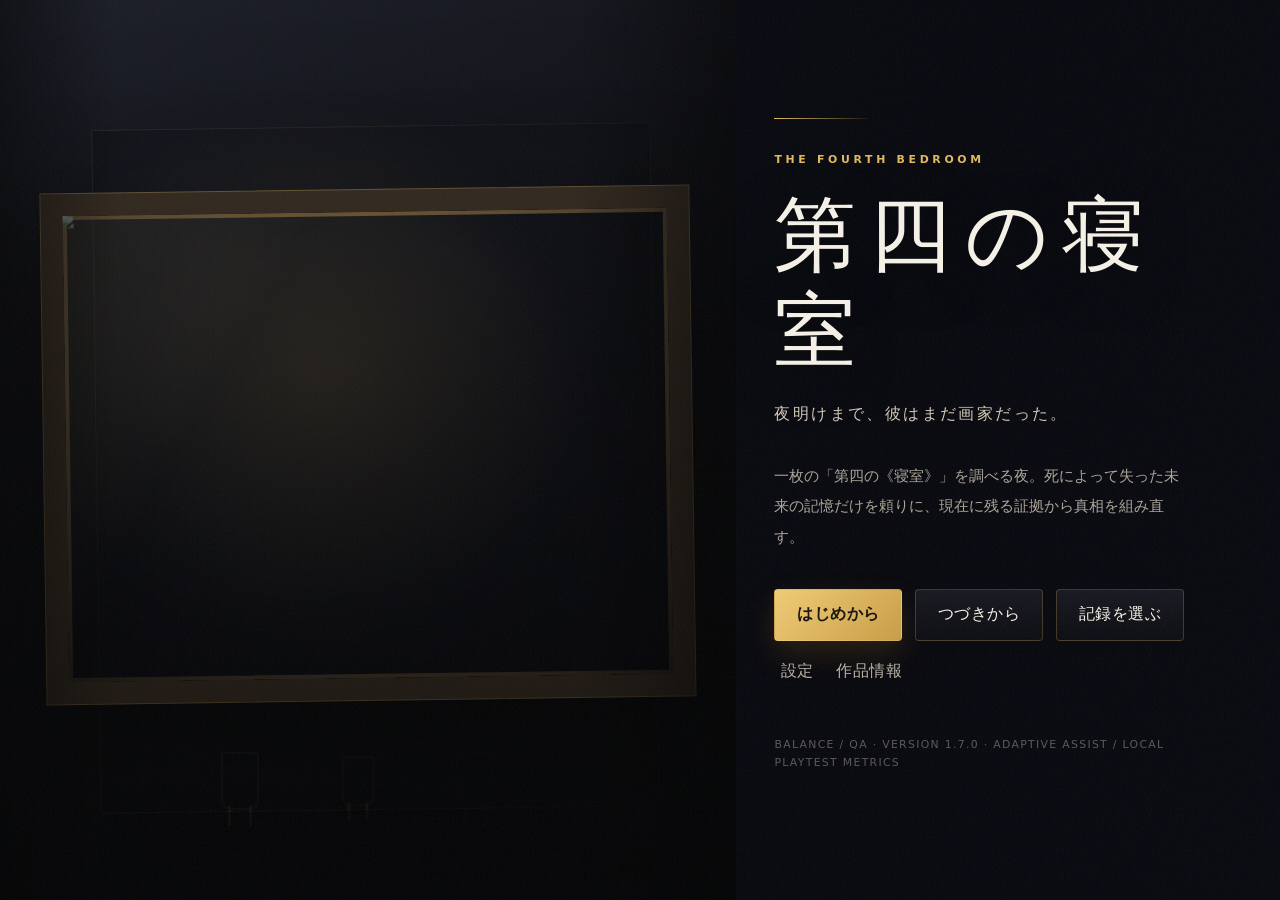
==== index.html @ 19eee76b "Add files via upload" ====
<!doctype html>
<html lang="ja">
<head>
  <meta charset="utf-8">
  <meta name="viewport" content="width=device-width, initial-scale=1, viewport-fit=cover">
  <meta name="theme-color" content="#11121a">
  <meta name="color-scheme" content="dark">
  <meta property="og:type" content="website">
  <meta property="og:locale" content="ja_JP">
  <meta property="og:title" content="第四の寝室">
  <meta property="og:description" content="実在する名画とその作者をめぐる、死に戻り型美術史サスペンス。">
  <link rel="icon" href="favicon.svg" type="image/svg+xml">
  <link rel="manifest" href="site.webmanifest">
  <meta name="description" content="実在する名画とその作者をめぐる、死に戻り型美術史サスペンス『第四の寝室』ブラウザゲーム。">
  <title>第四の寝室 — Production 1.7</title>
  <link rel="stylesheet" href="styles.css">
</head>
<body>
  <noscript>このゲームにはJavaScriptが必要です。</noscript>
  <main id="app" aria-live="polite">
    <section id="title-screen" class="screen title-screen">
      <div class="title-art" aria-hidden="true">
        <div class="paint-frame"><img src="assets/fourth-bedroom-base.webp" alt=""></div>
        <span class="title-chair chair-a"></span><span class="title-chair chair-b"></span><span class="title-chair chair-c"></span>
      </div>
      <div class="title-copy">
        <p class="eyebrow">THE FOURTH BEDROOM</p>
        <h1>第四の寝室</h1>
        <p class="subtitle">夜明けまで、彼はまだ画家だった。</p>
        <p class="title-intro">一枚の「第四の《寝室》」を調べる夜。死によって失った未来の記憶だけを頼りに、現在に残る証拠から真相を組み直す。</p>
        <div class="title-actions">
          <button id="new-game" class="primary">はじめから</button>
          <button id="continue-game">つづきから</button>
          <button id="title-load">記録を選ぶ</button>
        </div>
        <div class="title-sub-actions">
          <button id="title-settings" class="text-button">設定</button>
          <button id="title-credits" class="text-button">作品情報</button>
        </div>
        <p class="version">BALANCE / QA · VERSION 1.7.0 · ADAPTIVE ASSIST / LOCAL PLAYTEST METRICS</p>
      </div>
    </section>

    <section id="game-screen" class="screen game-screen hidden">
      <div id="scene" class="scene bg-train" data-tone="warm">
        <div class="scene-layer scene-back"></div>
        <div class="scene-layer scene-mid"></div>
        <div class="scene-layer scene-front"></div>
        <div id="painting-stage" class="painting-stage hidden" aria-label="調査対象の絵画">
          <img id="painting-image" src="assets/fourth-bedroom-base.webp" alt="フィンセント・ファン・ゴッホの寝室をもとにした第四版候補">
          <div class="fourth-overlay night-window"></div>
          <div class="fourth-overlay third-chair"><span></span></div>
          <div class="fourth-overlay mystery-portrait"></div>
          <div class="fourth-overlay keyhole"></div>
        </div>
        <div id="character-layer" class="character-layer" aria-hidden="true"></div>
        <div id="hotspot-layer" class="hotspot-layer"></div>
        <div id="smoke-layer" class="smoke-layer"></div>
        <div class="vignette"></div>
      </div>

      <div id="chapter-card" class="chapter-card hidden" aria-hidden="true">
        <p id="chapter-card-kicker" class="eyebrow">CHAPTER</p>
        <h2 id="chapter-card-title"></h2>
        <p id="chapter-card-subtitle"></p>
      </div>
      <div id="place-card" class="place-card hidden" aria-live="polite">
        <strong id="place-card-location"></strong>
        <span id="place-card-time"></span>
      </div>
      <div id="beat-card" class="beat-card hidden" aria-live="polite">
        <span>SCENE</span>
        <strong id="beat-card-text"></strong>
      </div>

      <header class="hud">
        <div class="hud-location">
          <p id="chapter-label">PROLOGUE</p>
          <p><span id="location-label">—</span><span class="dot">·</span><span id="time-label">—</span></p>
          <div class="story-progress" aria-hidden="true"><span id="story-progress-fill"></span></div>
        </div>
        <div class="hud-right">
          <span id="loop-label" class="loop-label">記録 01</span>
          <span id="progress-label" class="progress-label">0%</span>
          <button id="auto-toggle" class="mode-button" aria-pressed="false">AUTO</button>
          <button id="skip-toggle" class="mode-button" aria-pressed="false">SKIP</button>
          <button id="ui-toggle" class="mode-button" aria-label="UIを隠す">UI</button>
          <button id="audio-toggle" aria-label="音声切替">音</button>
          <button id="menu-button" aria-label="メニュー">≡</button>
        </div>
      </header>

      <section id="dialogue-panel" class="dialogue-panel" tabindex="0">
        <div class="speaker-row">
          <span id="speaker-name" class="speaker-name"></span>
          <span id="emotion-label" class="emotion-label"></span>
        </div>
        <p id="dialogue-text" class="dialogue-text"></p>
        <div class="dialogue-status">
          <span id="read-status"></span>
          <span class="advance-mark" aria-hidden="true">▾</span>
        </div>
      </section>

      <section id="choice-panel" class="choice-panel hidden" aria-label="選択肢"></section>

      <section id="investigation-panel" class="investigation-panel hidden">
        <div>
          <span class="investigation-icon">◎</span>
          <strong id="investigation-title">調査</strong>
          <p id="investigation-progress"></p>
        </div>
        <div class="investigation-actions">
          <button id="investigation-hint" class="hint-button" type="button">観察の手引き</button>
          <button id="finish-investigation" class="primary" disabled>調査を終える</button>
        </div>
      </section>

      <div id="toast" class="toast hidden" role="status"></div>
      <button id="restore-ui" class="restore-ui hidden" aria-label="UIを再表示">UIを表示</button>
    </section>

    <section id="gameover-screen" class="screen gameover-screen hidden">
      <div class="gameover-visual"><div class="lost-color"></div></div>
      <div class="gameover-content">
        <p class="eyebrow">OBSERVATION LOST</p>
        <div class="death-counter" id="death-counter"></div>
        <h2 id="gameover-title">GAME OVER</h2>
        <div id="gameover-body"></div>
        <div class="gameover-actions">
          <button id="return-button" class="primary">記録点へ戻る</button>
          <button id="gameover-notebook">観察手帳</button>
        </div>
      </div>
    </section>

    <section id="ending-screen" class="screen ending-screen hidden">
      <div class="ending-painting"><img src="assets/the-bedroom-1889.webp" alt="フィンセント・ファン・ゴッホ《寝室》1889年版"></div>
      <div class="ending-content">
        <p class="eyebrow">CHAPTER COMPLETE</p>
        <h2>記録は次の層へ続く。</h2>
        <p id="ending-summary"></p>
        <div class="ending-stats" id="ending-stats"></div>
        <button id="restart-demo" class="primary">最初から遊ぶ</button>
        <button id="return-title">タイトルへ</button>
      </div>
    </section>

    <dialog id="menu-dialog" class="modal">
      <div class="modal-header"><h2>メニュー</h2><button class="close-modal" aria-label="閉じる">×</button></div>
      <div class="menu-grid">
        <button data-open="notebook">観察手帳</button>
        <button data-open="log">会話ログ</button>
        <button data-open="saves">記録／読込</button>
        <button data-open="settings">設定</button>
        <button data-open="playtest">プレイ記録</button>
        <button id="manual-save">クイック保存</button>
        <button id="go-title">タイトルへ</button>
      </div>
      <div class="menu-status" id="menu-status"></div>
    </dialog>

    <dialog id="notebook-dialog" class="modal wide-modal">
      <div class="modal-header"><h2>観察手帳</h2><button class="close-modal" aria-label="閉じる">×</button></div>
      <div class="notebook-tools">
        <input id="notebook-search" type="search" placeholder="記録を検索" aria-label="観察手帳を検索">
        <select id="notebook-filter" aria-label="分類で絞り込む"><option value="all">すべての分類</option></select>
        <span id="notebook-count"></span>
      </div>
      <div id="notebook-content" class="notebook-content"></div>
    </dialog>

    <dialog id="log-dialog" class="modal wide-modal">
      <div class="modal-header"><h2>会話ログ</h2><button class="close-modal" aria-label="閉じる">×</button></div>
      <div class="log-tools"><input id="log-search" type="search" placeholder="会話を検索" aria-label="会話ログを検索"></div>
      <div id="log-content" class="log-content"></div>
    </dialog>

    <dialog id="saves-dialog" class="modal wide-modal">
      <div class="modal-header"><h2>記録／読込</h2><button class="close-modal" aria-label="閉じる">×</button></div>
      <p class="modal-note">オートセーブに加え、任意の3枠へ記録できます。選択肢や調査の直前にも保存可能です。</p>
      <div id="save-slots" class="save-slots"></div>
    </dialog>

    <dialog id="settings-dialog" class="modal settings-modal">
      <div class="modal-header"><h2>設定</h2><button class="close-modal" aria-label="閉じる">×</button></div>
      <div class="settings-grid">
        <label>文字表示速度
          <input id="text-speed" type="range" min="0" max="35" value="15">
        </label>
        <label>AUTO待ち時間
          <input id="auto-delay" type="range" min="450" max="2400" step="50" value="1150">
        </label>
        <label>文字サイズ
          <input id="font-size" type="range" min="15" max="24" value="18">
        </label>
        <label>行間
          <input id="line-height" type="range" min="16" max="23" value="19">
        </label>
        <label>文章パネル濃度
          <input id="panel-opacity" type="range" min="60" max="98" value="90">
        </label>
        <label>環境音量
          <input id="ambient-volume" type="range" min="0" max="100" value="65">
        </label>
        <label>効果音量
          <input id="sfx-volume" type="range" min="0" max="100" value="70">
        </label>
      </div>
      <label class="check-row"><input id="reduce-motion" type="checkbox"> 演出を抑える</label>
      <label class="check-row"><input id="ambient-enabled" type="checkbox" checked> 環境音を使う</label>
      <label class="check-row"><input id="high-contrast" type="checkbox"> 高コントラスト表示</label>
      <label class="select-row">観察補助
        <select id="assist-mode">
          <option value="off">観察重視（補助なし）</option>
          <option value="standard" selected>標準（任意ヒント）</option>
          <option value="story">物語重視（早めの補助）</option>
        </select>
      </label>
      <label class="check-row"><input id="skip-read-only" type="checkbox" checked> SKIPは既読文章だけにする</label>
      <p class="help">Enter / Space：文章を進める　1〜9：選択肢　A：AUTO　S：SKIP　H：UI表示切替　G：調査ヒント　Esc：メニュー　N：手帳　L：ログ</p>
    </dialog>

    <dialog id="playtest-dialog" class="modal wide-modal">
      <div class="modal-header"><h2>プレイ記録</h2><button class="close-modal" aria-label="閉じる">×</button></div>
      <p class="modal-note">この記録は端末内だけに保存され、外部へ送信されません。章ごとの滞在時間、死亡、パズル再試行、ヒント使用を確認できます。</p>
      <div id="playtest-summary" class="playtest-summary"></div>
      <div class="playtest-actions">
        <button id="export-playtest" class="primary" type="button">JSONを書き出す</button>
        <button id="reset-playtest" type="button">計測だけリセット</button>
      </div>
    </dialog>

    <dialog id="credits-dialog" class="modal wide-modal">
      <div class="modal-header"><h2>作品情報</h2><button class="close-modal" aria-label="閉じる">×</button></div>
      <div class="credits-copy">
        <p>『第四の寝室』は、フィンセント・ファン・ゴッホの《寝室》と書簡を土台にしたフィクションです。ゲーム内の「第四版」、マルタ、アンドレ、現代の研究所をめぐる事件は創作です。</p>
        <p>史実と創作を混同させないため、真筆・再制作・後世の加筆・経年変化を物語上でも分けて扱います。</p>
        <p>使用画像の出典と利用条件は同梱の <code>CREDITS_AND_SOURCES.md</code> に記載しています。</p>
      </div>
    </dialog>
  </main>
  <script src="data/game-data.js"></script>
  <script src="game.js"></script>
</body>
</html>
---- styles.css ----
:root{
  --bg:#0c0e15;
  --panel:rgba(14,16,24,.92);
  --panel-soft:rgba(20,23,34,.78);
  --line:rgba(255,255,255,.14);
  --text:#f3efe7;
  --muted:#b7b2a8;
  --accent:#d6b46c;
  --danger:#9d2f35;
  --purple:#776b9e;
  --font-size:18px;
  --safe-bottom:max(18px, env(safe-area-inset-bottom));
}
*{box-sizing:border-box}
html,body{height:100%;margin:0;background:var(--bg);color:var(--text);font-family:"Yu Mincho","Hiragino Mincho ProN","Noto Serif JP",serif;overflow:hidden}
button,input{font:inherit}
button{border:1px solid var(--line);color:var(--text);background:rgba(16,18,27,.84);border-radius:12px;padding:.78rem 1.1rem;cursor:pointer;transition:.2s ease}
button:hover{border-color:rgba(214,180,108,.68);background:rgba(35,32,31,.94)}
button:focus-visible,input:focus-visible{outline:2px solid var(--accent);outline-offset:3px}
button.primary{background:var(--accent);color:#1a1711;border-color:transparent;font-weight:700}
button.primary:hover{filter:brightness(1.08)}
button:disabled{opacity:.4;cursor:not-allowed}
.hidden{display:none!important}
.screen{position:fixed;inset:0}
.eyebrow{letter-spacing:.25em;font:600 .72rem/1.5 system-ui,sans-serif;color:var(--accent);text-transform:uppercase}
.text-button{border:0;background:transparent;padding:.4rem;color:var(--muted)}

/* title */
.title-screen{display:grid;grid-template-columns:minmax(0,1.3fr) minmax(360px,.7fr);background:radial-gradient(circle at 25% 35%,#26253a 0,#11131d 42%,#080a10 100%)}
.title-art{position:relative;display:grid;place-items:center;overflow:hidden}
.paint-frame{width:min(76%,820px);aspect-ratio:1.27;border:18px solid #382c20;box-shadow:0 32px 90px #000, inset 0 0 0 3px #8d7347;transform:rotate(-1.4deg);position:relative}
.paint-frame:after{content:"";position:absolute;inset:0;background:linear-gradient(180deg,rgba(8,9,16,.1),rgba(6,7,13,.62));mix-blend-mode:multiply}
.paint-frame img{width:100%;height:100%;object-fit:cover;display:block}
.title-chair{position:absolute;border:2px solid rgba(214,180,108,.42);width:34px;height:50px;border-radius:4px 4px 10px 10px;bottom:16%;opacity:.65}
.title-chair:before,.title-chair:after{content:"";position:absolute;width:3px;height:20px;background:currentColor;bottom:-18px}
.title-chair:before{left:5px}.title-chair:after{right:5px}
.chair-a{left:27%}.chair-b{left:42%;transform:scale(.86)}.chair-c{left:57%;opacity:.22;filter:blur(.3px)}
.title-copy{display:flex;flex-direction:column;justify-content:center;padding:8vw 6vw 8vw 2vw;z-index:2}
.title-copy h1{font-size:clamp(3.2rem,7vw,7rem);font-weight:500;letter-spacing:.12em;margin:.1em 0}
.subtitle{font-size:clamp(1rem,1.5vw,1.3rem);color:var(--muted);letter-spacing:.12em}
.title-actions{display:flex;gap:.8rem;margin-top:2rem;flex-wrap:wrap}
.version{margin-top:3rem;color:#77766f;font:500 .68rem/1.6 system-ui,sans-serif;letter-spacing:.12em}

/* game */
.game-screen{background:#080a10;user-select:none}
.scene{position:absolute;inset:0;overflow:hidden;background:#151824;transition:background .8s ease,filter .5s ease}
.scene-layer{position:absolute;inset:0;pointer-events:none}
.scene-back{background:linear-gradient(180deg,#24273a,#10121b)}
.scene-mid{opacity:.88}.scene-front{opacity:.92}
.vignette{position:absolute;inset:0;pointer-events:none;background:radial-gradient(circle at 50% 46%,transparent 24%,rgba(3,4,9,.18) 58%,rgba(3,4,9,.82) 100%)}
.scene:after{content:"";position:absolute;inset:0;pointer-events:none;opacity:.12;background-image:url("data:image/svg+xml,%3Csvg xmlns='http://www.w3.org/2000/svg' width='120' height='120' viewBox='0 0 120 120'%3E%3Cfilter id='n'%3E%3CfeTurbulence type='fractalNoise' baseFrequency='.8' numOctaves='3' stitchTiles='stitch'/%3E%3C/filter%3E%3Crect width='100%25' height='100%25' filter='url(%23n)' opacity='.4'/%3E%3C/svg%3E");mix-blend-mode:soft-light}

/* background illustrations */
.bg-train .scene-back{background:linear-gradient(180deg,#d88755 0,#b65841 30%,#392b37 64%,#121521 100%)}
.bg-train .scene-mid:before{content:"";position:absolute;left:5%;right:5%;top:12%;height:58%;border:12px solid #242630;border-radius:24px;background:linear-gradient(180deg,rgba(226,139,77,.92),rgba(75,50,64,.92) 55%,#1b1e2a 56%);box-shadow:inset 0 0 0 5px #60626c}
.bg-train .scene-mid:after{content:"";position:absolute;left:0;right:0;bottom:0;height:32%;background:linear-gradient(180deg,#232530,#0c0f17)}
.bg-train .scene-front:before{content:"";position:absolute;left:16%;bottom:10%;width:25%;height:18%;border-radius:10px;background:#363845;box-shadow:55vw 0 0 #363845}
.bg-arles .scene-back,.bg-avenue .scene-back,.bg-alley .scene-back{background:linear-gradient(180deg,#4a6691 0,#a06b65 45%,#302b39 46%,#151722 100%)}
.bg-arles .scene-mid:before,.bg-avenue .scene-mid:before,.bg-alley .scene-mid:before{content:"";position:absolute;left:0;right:0;bottom:18%;height:45%;background:linear-gradient(90deg,#d4b77e 0 14%,#a67755 14% 30%,#cfb98b 30% 48%,#8d6554 48% 66%,#c2a673 66% 84%,#775548 84%);clip-path:polygon(0 24%,12% 0,19% 23%,31% 8%,42% 27%,53% 2%,62% 25%,75% 8%,85% 28%,95% 10%,100% 30%,100% 100%,0 100%)}
.bg-alley .scene-mid{filter:brightness(.55)}
.bg-avenue .scene-front:before{content:"";position:absolute;left:10%;right:10%;bottom:0;height:34%;background:linear-gradient(90deg,transparent 49%,rgba(243,211,136,.4) 50%,transparent 51%),linear-gradient(180deg,#4a4141,#171920);clip-path:polygon(0 35%,100% 20%,100% 100%,0 100%)}
.bg-instituteExterior .scene-back{background:linear-gradient(180deg,#18223b,#0b0e16 68%)}
.bg-instituteExterior .scene-mid:before{content:"";position:absolute;left:12%;right:12%;bottom:8%;height:70%;background:#d7d0bd;clip-path:polygon(0 16%,16% 16%,20% 0,24% 16%,100% 16%,100% 100%,0 100%);box-shadow:inset 0 -180px 0 rgba(35,37,44,.34)}
.bg-instituteExterior .scene-mid:after{content:"";position:absolute;left:20%;right:20%;bottom:10%;height:35%;background:repeating-linear-gradient(90deg,transparent 0 12%,#171a22 12% 16%)}
.bg-loadingBay .scene-back,.bg-corridor .scene-back,.bg-equipment .scene-back,.bg-archive .scene-back,.bg-labPainting .scene-back,.bg-scan .scene-back,.bg-infrared .scene-back,.bg-scanSafe .scene-back,.bg-screenGlow .scene-back{background:linear-gradient(180deg,#30323b,#12151c)}
.bg-loadingBay .scene-mid:before{content:"";position:absolute;left:5%;right:5%;top:10%;bottom:12%;background:linear-gradient(90deg,#777465 0 17%,#292c34 17% 82%,#777465 82%);border-top:14px solid #1c2029;box-shadow:inset 0 0 70px #080a0f}
.bg-corridor .scene-mid:before{content:"";position:absolute;left:7%;right:7%;top:8%;bottom:7%;background:linear-gradient(90deg,#c1b9a8 0 22%,#2b3038 22% 24%,#c6bfaf 24% 76%,#2b3038 76% 78%,#b9b2a3 78%);clip-path:polygon(0 0,100% 0,86% 100%,14% 100%)}
.bg-corridor .scene-mid:after{content:"";position:absolute;left:37%;top:14%;width:26%;height:62%;background:#777b83;border:5px solid #24272e}
.bg-breakRoom .scene-back{background:linear-gradient(180deg,#5c5b58,#202229)}
.bg-breakRoom .scene-mid:before{content:"";position:absolute;left:7%;right:7%;top:9%;bottom:9%;background:linear-gradient(180deg,#bdb8aa 0 62%,#55555b 62%);box-shadow:inset 0 0 70px rgba(0,0,0,.42)}
.bg-breakRoom .scene-mid:after{content:"";position:absolute;left:15%;top:16%;width:58%;height:30%;background:repeating-linear-gradient(90deg,#d8d2c3 0 31%,#2b2930 31% 33%);border:8px solid #4a453c}
.bg-courtyard .scene-back{background:linear-gradient(180deg,#17284a,#171c28 58%,#0a0d14)}
.bg-courtyard .scene-mid:before{content:"";position:absolute;left:7%;right:7%;top:10%;bottom:0;border:26px solid #b8aa8e;border-bottom:0;background:radial-gradient(circle at 50% 75%,#171a20 0 7%,transparent 7%),linear-gradient(180deg,transparent 0 64%,#33343a 64%)}
.bg-courtyard .scene-mid:after{content:"";position:absolute;left:48%;top:8%;width:10%;height:56%;background:linear-gradient(90deg,#3a2b25,#786a42,#33241e);clip-path:polygon(40% 0,65% 0,62% 55%,100% 100%,0 100%,42% 55%)}
.bg-equipment .scene-mid:before{content:"";position:absolute;left:8%;top:10%;width:40%;height:72%;background:#333943;border:6px solid #171a20;box-shadow:inset 0 0 0 2px #686d77}
.bg-equipment .scene-mid:after{content:"";position:absolute;right:8%;top:14%;width:38%;height:64%;background:repeating-linear-gradient(180deg,#252a32 0 12%,#4b515d 12% 14%);border:5px solid #16191f}
.bg-labPainting .scene-mid:before,.bg-scan .scene-mid:before,.bg-infrared .scene-mid:before,.bg-scanSafe .scene-mid:before,.bg-screenGlow .scene-mid:before{content:"";position:absolute;left:4%;right:4%;top:7%;bottom:7%;background:linear-gradient(180deg,#e5e5df 0 74%,#777a80 74%);box-shadow:inset 0 0 80px rgba(0,0,0,.38)}
.bg-archive .scene-mid:before{content:"";position:absolute;left:6%;right:6%;top:8%;bottom:8%;background:linear-gradient(180deg,#6f6557,#272830 70%)}
.bg-archive .scene-mid:after{content:"";position:absolute;left:12%;right:12%;bottom:12%;height:38%;background:#6f5941;clip-path:polygon(0 22%,100% 0,96% 100%,4% 100%)}
.bg-blackout .scene-back{background:#010205}.bg-blackout .scene-mid{display:none}
.bg-emergency .scene-back,.bg-smoke .scene-back{background:linear-gradient(180deg,#1b0e12,#08090d)}
.bg-emergency .scene-mid:before,.bg-smoke .scene-mid:before{content:"";position:absolute;inset:0;background:repeating-linear-gradient(90deg,transparent 0 15%,rgba(145,27,32,.16) 15% 16%)}
.bg-electric .scene-back{background:radial-gradient(circle at 55% 46%,#bfe9ff 0,#345d87 12%,#0b101a 38%,#030407 100%)}
.bg-portal .scene-back{background:radial-gradient(ellipse at 50% 48%,#e5c77b 0,#795e42 22%,#151522 56%,#05060b 100%)}
.bg-darkGallery .scene-back{background:linear-gradient(180deg,#171923,#07080d)}

.painting-stage{position:absolute;left:50%;top:48%;width:min(46vw,670px);aspect-ratio:1.27;transform:translate(-50%,-50%);border:15px solid #392d20;box-shadow:0 30px 85px #000,inset 0 0 0 3px #8f7547;z-index:4;overflow:hidden}
.painting-stage img{width:100%;height:100%;object-fit:cover;display:block;filter:saturate(.88) brightness(.72)}
.fourth-overlay{position:absolute;pointer-events:none}
.night-window{left:22%;top:4%;width:24%;height:31%;background:linear-gradient(180deg,rgba(4,7,20,.92),rgba(18,20,35,.76));clip-path:polygon(15% 10%,87% 3%,84% 88%,18% 94%);mix-blend-mode:multiply}
.third-chair{left:47%;top:54%;width:15%;height:28%;border:6px solid rgba(126,93,32,.85);border-radius:8px 8px 20px 20px;transform:skewY(-5deg);opacity:.88}
.third-chair:before,.third-chair:after{content:"";position:absolute;width:7px;height:40%;bottom:-35%;background:#735520}.third-chair:before{left:12%}.third-chair:after{right:12%}
.mystery-portrait{left:64%;top:8%;width:14%;height:20%;background:radial-gradient(circle at 50% 35%,#d3b18f 0 15%,#4b3030 16% 31%,#20191c 32% 70%,#e3d8c2 71%);border:7px solid #69502c;transform:rotate(7deg);filter:brightness(.7)}
.keyhole{left:6.5%;top:49%;width:10px;height:18px;background:#110d0d;border-radius:50% 50% 40% 40%;box-shadow:0 0 10px rgba(0,0,0,.8)}

.bg-bedRoomWorld .scene-back,.bg-bedroomWorld .scene-back,.bg-bedroomCrumble .scene-back{background-image:linear-gradient(rgba(92,67,119,.12),rgba(67,43,79,.14)),url('assets/the-bedroom-1889.webp');background-size:cover;background-position:center;filter:saturate(1.08)}
.bg-bedroomWorld .scene-back{background-image:linear-gradient(rgba(101,70,129,.22),rgba(81,56,101,.12)),url('assets/the-bedroom-1889.webp')}
.bg-bedroomCrumble .scene-back{background-image:linear-gradient(90deg,transparent 0 54%,rgba(247,245,232,.76) 86%,#fff 100%),url('assets/the-bedroom-1889.webp')}
.bg-unpainted .scene-back{background:linear-gradient(120deg,#fff,#e8e3d8 48%,#fdfcf8)}

/* character silhouettes */
.character-layer{position:absolute;inset:0;z-index:5;pointer-events:none}
.character-card{position:absolute;bottom:19%;width:min(27vw,360px);height:min(62vh,650px);filter:drop-shadow(0 20px 35px rgba(0,0,0,.6));transition:.35s ease}
.character-card.left{left:4%}.character-card.right{right:4%}.character-card.center{left:50%;transform:translateX(-50%)}
.character-card svg{width:100%;height:100%;overflow:visible}
.character-card.dim{opacity:.58;filter:grayscale(.35) drop-shadow(0 20px 35px rgba(0,0,0,.6))}

.hud{position:absolute;z-index:20;left:0;right:0;top:0;display:flex;justify-content:space-between;align-items:flex-start;padding:max(16px,env(safe-area-inset-top)) 22px 12px;background:linear-gradient(180deg,rgba(4,5,10,.88),rgba(4,5,10,0));font-family:system-ui,sans-serif;font-size:.76rem;letter-spacing:.08em;text-shadow:0 1px 6px #000}
.hud p{margin:.15rem 0}.hud #chapter-label{color:var(--accent);font-weight:800;letter-spacing:.18em}.dot{margin:0 .5em;color:#777}.hud-right{display:flex;gap:.55rem;align-items:center}.hud-right button{padding:.42rem .62rem;border-radius:9px;background:rgba(10,12,18,.68)}
.loop-label{padding:.35rem .55rem;border:1px solid var(--line);border-radius:999px;color:var(--muted)}

.dialogue-panel{position:absolute;z-index:30;left:50%;bottom:var(--safe-bottom);transform:translateX(-50%);width:min(92vw,1040px);min-height:154px;background:linear-gradient(180deg,rgba(17,19,28,.94),rgba(9,11,17,.97));border:1px solid rgba(255,255,255,.17);border-radius:18px;padding:20px 28px 24px;box-shadow:0 20px 80px rgba(0,0,0,.65);backdrop-filter:blur(10px);cursor:pointer}
.speaker-row{min-height:1.6rem;display:flex;gap:.7rem;align-items:baseline}.speaker-name{color:var(--accent);font-size:.92rem;font-weight:700;letter-spacing:.08em}.emotion-label{color:var(--muted);font-size:.72rem;font-family:system-ui,sans-serif}
.dialogue-text{font-size:var(--font-size);line-height:1.95;letter-spacing:.035em;margin:.2rem 0 0;white-space:pre-line;text-shadow:0 1px 4px #000;max-height:28vh;overflow:auto;scrollbar-width:thin}
.advance-mark{position:absolute;right:20px;bottom:12px;color:var(--accent);animation:bob 1.1s ease-in-out infinite}
@keyframes bob{50%{transform:translateY(4px)}}

.choice-panel{position:absolute;z-index:38;left:50%;bottom:calc(var(--safe-bottom) + 178px);transform:translateX(-50%);width:min(88vw,860px);display:grid;gap:10px}
.choice-panel button{text-align:left;padding:15px 18px;background:linear-gradient(90deg,rgba(22,25,36,.95),rgba(14,16,24,.92));box-shadow:0 8px 25px rgba(0,0,0,.42)}
.choice-panel button:before{content:"◆";color:var(--accent);margin-right:.75em;font-size:.7em}

.investigation-panel{position:absolute;z-index:32;left:50%;top:80px;transform:translateX(-50%);width:min(92vw,800px);display:flex;align-items:center;justify-content:space-between;gap:1rem;padding:12px 16px;border-radius:14px;background:rgba(11,13,20,.9);border:1px solid var(--line);font-family:system-ui,sans-serif}
.investigation-panel p{margin:.2rem 0 0;color:var(--muted);font-size:.8rem}.investigation-icon{color:var(--accent);margin-right:.5rem}
.hotspot-layer{position:absolute;inset:0;z-index:18;pointer-events:none}
.hotspot{position:absolute;border:1px solid rgba(214,180,108,.18);background:rgba(214,180,108,.035);border-radius:12px;pointer-events:auto;cursor:crosshair;transition:.2s ease}
.hotspot:before{content:"";position:absolute;left:50%;top:50%;width:10px;height:10px;border:1px solid rgba(214,180,108,.85);border-radius:50%;transform:translate(-50%,-50%);box-shadow:0 0 0 5px rgba(214,180,108,.12),0 0 18px rgba(214,180,108,.45)}
.hotspot:hover{background:rgba(214,180,108,.12);border-color:rgba(214,180,108,.62)}
.hotspot.found{border-color:rgba(145,188,145,.45);background:rgba(103,160,116,.1)}
.hotspot.found:before{background:#87b28c;border-color:#d8f1d9;box-shadow:0 0 0 5px rgba(103,160,116,.16)}
.hotspot-label{position:absolute;left:50%;bottom:calc(100% + 6px);transform:translateX(-50%);padding:.32rem .5rem;border-radius:7px;background:rgba(5,6,10,.88);color:#eee;white-space:nowrap;font:600 .72rem/1 system-ui,sans-serif;opacity:0;transition:.2s}
.hotspot:hover .hotspot-label{opacity:1}

.toast{position:absolute;z-index:60;left:50%;top:17%;transform:translateX(-50%);width:min(84vw,640px);padding:16px 20px;border:1px solid rgba(214,180,108,.42);border-radius:14px;background:rgba(10,12,18,.94);box-shadow:0 15px 50px rgba(0,0,0,.65);font-size:calc(var(--font-size) - 2px);line-height:1.75;text-align:center}
.toast.evidence:before{content:"観察手帳に記録\A";white-space:pre;color:var(--accent);font:700 .68rem/1.8 system-ui,sans-serif;letter-spacing:.16em}

.smoke-layer{position:absolute;inset:0;z-index:15;pointer-events:none;opacity:0;background:radial-gradient(ellipse at 50% 100%,rgba(37,38,43,.92),rgba(10,11,14,.2) 55%,transparent 75%);transition:opacity 2s}
.bg-smoke .smoke-layer,.bg-emergency .smoke-layer{opacity:.75;animation:smokePulse 4s ease-in-out infinite}
@keyframes smokePulse{50%{opacity:.94;transform:scale(1.04)}}

/* game over / ending */
.gameover-screen{background:#030407;display:grid;grid-template-columns:1fr minmax(360px,.8fr)}
.gameover-visual{position:relative;background:linear-gradient(180deg,#2c0f15,#050507);overflow:hidden}
.lost-color{position:absolute;inset:0;background:radial-gradient(circle at 42% 35%,#8d3137 0,#291018 26%,#050508 64%);animation:drain 5s ease forwards}
@keyframes drain{to{filter:grayscale(1);opacity:.45}}
.gameover-content{padding:8vh 7vw;display:flex;flex-direction:column;justify-content:center}.gameover-content h2{font-size:clamp(2.5rem,6vw,5.8rem);font-weight:400;margin:.1em 0 .4em;color:#d9d1c2}.gameover-content h3{font-family:system-ui,sans-serif;font-size:.9rem;color:var(--accent);margin:1.6rem 0 .5rem}.gameover-content p,.gameover-content li{line-height:1.75;color:#c8c3b8}.gameover-content ul{padding-left:1.2rem}.gameover-content button{align-self:flex-start;margin-top:1.5rem}
.ending-screen{background:linear-gradient(90deg,#0b0d14,#1b1922);display:grid;grid-template-columns:1.15fr .85fr}.ending-painting{display:grid;place-items:center;padding:6vw}.ending-painting img{max-width:100%;max-height:78vh;border:16px solid #392c20;box-shadow:0 30px 80px #000}.ending-content{display:flex;flex-direction:column;justify-content:center;padding:7vw 7vw 7vw 1vw}.ending-content h2{font-size:clamp(2rem,4vw,4.3rem);font-weight:500}.ending-content p{line-height:1.9;color:#cac5ba}.ending-stats{display:grid;grid-template-columns:repeat(3,1fr);gap:.7rem;margin:1.5rem 0}.stat{padding:1rem;border:1px solid var(--line);border-radius:12px}.stat strong{display:block;font-size:1.5rem;color:var(--accent)}

/* modals */
.modal{width:min(90vw,660px);max-height:82vh;border:1px solid var(--line);border-radius:18px;background:#11141d;color:var(--text);padding:0;box-shadow:0 30px 100px #000}.modal::backdrop{background:rgba(0,0,0,.72);backdrop-filter:blur(4px)}
.wide-modal{width:min(92vw,900px)}.modal-header{position:sticky;top:0;display:flex;justify-content:space-between;align-items:center;padding:16px 20px;background:#151823;border-bottom:1px solid var(--line);z-index:2}.modal-header h2{margin:0;font-size:1.1rem}.close-modal{border:0;background:transparent;font-size:1.4rem;padding:.25rem .5rem}.menu-grid{display:grid;grid-template-columns:1fr 1fr;gap:.8rem;padding:20px}.notebook-content,.log-content{padding:20px;overflow:auto;max-height:68vh}.note-group{margin-bottom:1.4rem}.note-group h3{color:var(--accent);font-size:.84rem;letter-spacing:.12em;font-family:system-ui,sans-serif}.note-item{padding:12px 14px;border-left:2px solid rgba(214,180,108,.42);background:rgba(255,255,255,.025);margin:.5rem 0}.note-item strong{display:block;margin-bottom:.35rem}.note-item p{margin:0;color:#c7c2b7;line-height:1.7;font-size:.92rem}.log-entry{padding:.65rem 0;border-bottom:1px solid rgba(255,255,255,.07);line-height:1.7}.log-entry b{color:var(--accent);margin-right:.5rem}.modal label{display:block;padding:12px 20px}.modal input[type=range]{display:block;width:100%;margin-top:.6rem}.check-row{display:flex!important;gap:.6rem;align-items:center}.help{padding:0 20px 20px;color:var(--muted);font:500 .8rem/1.6 system-ui,sans-serif}

/* puzzle */
.puzzle-panel{position:absolute;z-index:39;left:50%;top:50%;transform:translate(-50%,-50%);width:min(90vw,760px);background:rgba(12,14,21,.96);border:1px solid var(--line);border-radius:18px;padding:24px;box-shadow:0 30px 90px #000}.puzzle-panel h2{margin-top:0}.puzzle-items{display:grid;grid-template-columns:repeat(3,1fr);gap:12px}.puzzle-item{padding:18px 12px;text-align:center}.puzzle-item.done{border-color:#87b28c;background:rgba(103,160,116,.12)}

/* reduced motion and responsive */
.reduce-motion *{animation:none!important;transition:none!important}
@media (max-width:820px){
  .title-screen,.gameover-screen,.ending-screen{grid-template-columns:1fr}.title-art{position:absolute;inset:0;opacity:.38}.title-copy{padding:12vh 8vw;justify-content:flex-end}.title-copy h1{font-size:3.3rem}.gameover-visual{position:absolute;inset:0;opacity:.45}.gameover-content{z-index:2}.ending-painting{position:absolute;inset:0;opacity:.2}.ending-content{z-index:2;padding:10vh 8vw}.dialogue-panel{width:94vw;min-height:168px;padding:18px 18px 24px}.dialogue-text{line-height:1.8;max-height:31vh}.choice-panel{bottom:calc(var(--safe-bottom) + 190px);width:92vw}.investigation-panel{top:68px;width:94vw}.painting-stage{width:78vw}.character-card{width:48vw;height:54vh;bottom:23%}.character-card.left{left:-8%}.character-card.right{right:-8%}.hud{padding-left:12px;padding-right:12px}.puzzle-items{grid-template-columns:1fr}.menu-grid{grid-template-columns:1fr}}
@media (max-height:650px){.dialogue-panel{min-height:125px;padding:12px 18px 17px}.dialogue-text{line-height:1.55;max-height:26vh}.choice-panel{bottom:155px}.character-card{height:55vh}.investigation-panel{top:54px}}

/* chapter 0.2 backgrounds */
.bg-recovery .scene-back{background:linear-gradient(180deg,#53565d,#171a21)}
.bg-recovery .scene-mid:before{content:"";position:absolute;left:7%;right:7%;top:8%;bottom:8%;background:linear-gradient(180deg,#d4d0c6 0 66%,#555860 66%);box-shadow:inset 0 0 75px rgba(0,0,0,.42)}
.bg-recovery .scene-mid:after{content:"";position:absolute;left:13%;bottom:13%;width:42%;height:18%;background:#76736b;border-radius:8px;box-shadow:44vw -26vh 0 -3vw #e5e0d5}
.bg-guestRoom .scene-back{background:linear-gradient(180deg,#e4bd4e,#b77738 64%,#562f28)}
.bg-guestRoom .scene-mid:before{content:"";position:absolute;left:8%;right:8%;top:8%;bottom:7%;background:linear-gradient(90deg,#e4c94f 0 18%,#7d4c32 18% 20%,#d8bd48 20% 80%,#765038 80% 82%,#d7b945 82%);box-shadow:inset 0 0 80px rgba(70,34,24,.42)}
.bg-guestRoom .scene-mid:after{content:"";position:absolute;left:17%;top:16%;width:22%;height:32%;background:radial-gradient(circle at 25% 28%,#5f4921 0 9%,transparent 10%),radial-gradient(circle at 60% 34%,#735524 0 10%,transparent 11%),radial-gradient(circle at 45% 64%,#6c4d20 0 11%,transparent 12%),#c39129;border:10px solid #6f4528;box-shadow:40vw 7vh 0 -3vw #6b4934}
.bg-yellowHouse .scene-back{background:linear-gradient(180deg,#dfad42,#926038 67%,#3f2926)}
.bg-yellowHouse .scene-mid:before{content:"";position:absolute;left:6%;right:6%;top:8%;bottom:6%;background:linear-gradient(180deg,#d7b443 0 68%,#8d5032 68%);box-shadow:inset 0 0 80px rgba(65,32,22,.44)}
.bg-yellowHouse .scene-mid:after{content:"";position:absolute;left:12%;bottom:15%;width:34%;height:22%;background:#6d4b36;border-radius:8px;box-shadow:46vw -5vh 0 -6vw #4f382d,43vw -30vh 0 -10vw #e6d9b8}
.bg-chairLayer .scene-back{background:linear-gradient(90deg,#b88745 0 49%,#202334 51% 100%)}
.bg-chairLayer .scene-mid:before{content:"";position:absolute;left:7%;top:15%;width:36%;height:55%;background:linear-gradient(180deg,#b7945a,#6d432b);clip-path:polygon(22% 0,78% 0,88% 66%,72% 66%,78% 100%,65% 100%,56% 67%,44% 67%,35% 100%,22% 100%,28% 66%,12% 66%)}
.bg-chairLayer .scene-mid:after{content:"";position:absolute;right:8%;top:14%;width:36%;height:57%;background:linear-gradient(180deg,#4b4d62,#242638);clip-path:polygon(20% 0,80% 0,88% 66%,73% 66%,79% 100%,66% 100%,57% 67%,43% 67%,34% 100%,21% 100%,27% 66%,12% 66%);box-shadow:-23vw 9vh 0 -4vw rgba(191,174,134,.2)}
.bg-keyholeRoom .scene-back{background:radial-gradient(circle at 25% 44%,#c9984a 0,#60422d 30%,#171923 72%)}
.bg-keyholeRoom .scene-mid:before{content:"";position:absolute;left:8%;top:8%;width:30%;height:78%;background:#9a6c39;border:9px solid #4e3427;box-shadow:inset 0 0 60px rgba(0,0,0,.45)}
.bg-keyholeRoom .scene-mid:after{content:"";position:absolute;left:22%;top:44%;width:25px;height:42px;border-radius:50% 50% 38% 38%;background:#100d0f;box-shadow:0 0 0 9px rgba(37,25,20,.5),52vw -15vh 0 15vw rgba(212,197,166,.12)}
.bg-layerCollapse .scene-back{background:linear-gradient(135deg,#e8e4d9 0 12%,#c89c45 12% 35%,#f1eee5 35% 42%,#5f3c2d 42% 58%,#f5f3ec 58% 66%,#7c664f 66% 78%,#f4f1e9 78%)}
.bg-layerCollapse .scene-mid:before{content:"";position:absolute;inset:0;background:repeating-linear-gradient(72deg,transparent 0 12%,rgba(255,255,255,.82) 12.3% 12.9%,transparent 13.2% 22%);mix-blend-mode:screen}
.bg-saintRemy .scene-back{background:linear-gradient(180deg,#8a8894,#5c6070 58%,#32343d)}
.bg-saintRemy .scene-mid:before{content:"";position:absolute;left:8%;right:8%;top:8%;bottom:7%;background:linear-gradient(180deg,#b9b5bd 0 66%,#716657 66%);box-shadow:inset 0 0 80px rgba(0,0,0,.42)}
.bg-saintRemy .scene-mid:after{content:"";position:absolute;right:17%;top:13%;width:22%;height:38%;background:repeating-linear-gradient(90deg,transparent 0 28%,#242631 29% 35%),linear-gradient(180deg,#7e8da0,#d1bd89);border:10px solid #55505a}
.puzzle-panel{max-height:88vh;overflow:auto}
.puzzle-items label{display:block;padding:14px;border:1px solid rgba(255,255,255,.09);border-radius:12px;background:rgba(255,255,255,.025);line-height:1.5}
@media (max-width:820px){.puzzle-panel{top:48%;max-height:82vh;padding:18px}.puzzle-items{gap:8px}.puzzle-items label{padding:10px}}
.gameover-content{max-height:100vh;overflow:auto;padding-bottom:10vh}

/* full-act backgrounds */
.bg-comparisonRoom .scene-back{background:linear-gradient(90deg,#5f6573 0 32%,#7b705f 32% 65%,#b7aa8b 65%)}
.bg-comparisonRoom .scene-mid:before{content:"";position:absolute;inset:8%;background:repeating-linear-gradient(90deg,rgba(255,255,255,.12) 0 1px,transparent 1px 33%),linear-gradient(180deg,#cac4b8 0 68%,#6f6556 68%);box-shadow:inset 0 0 80px rgba(0,0,0,.42)}
.bg-martaWorkshop .scene-back{background:linear-gradient(180deg,#6b7582,#41464e 54%,#24262b)}
.bg-martaWorkshop .scene-mid:before{content:"";position:absolute;inset:7%;background:linear-gradient(180deg,#c1b8a7 0 65%,#756a5c 65%);box-shadow:inset 0 0 90px rgba(0,0,0,.4)}
.bg-martaWorkshop .scene-mid:after{content:"";position:absolute;left:10%;right:10%;top:13%;height:45%;background:repeating-linear-gradient(90deg,transparent 0 15%,rgba(59,53,48,.75) 15% 17%),repeating-linear-gradient(0deg,transparent 0 23%,rgba(74,67,59,.55) 23% 25%)}
.bg-paperArchive .scene-back{background:linear-gradient(180deg,#746b5e,#25272c)}
.bg-paperArchive .scene-mid:before{content:"";position:absolute;left:7%;right:7%;top:7%;bottom:6%;background:repeating-linear-gradient(90deg,#8a755d 0 13%,#302d2a 13% 15%),linear-gradient(180deg,#b8a891,#5e5145);box-shadow:inset 0 0 90px rgba(0,0,0,.48)}
.bg-andreWarehouse .scene-back,.bg-warehouseDeep .scene-back,.bg-warehouseDark .scene-back{background:linear-gradient(180deg,#554538,#1d1b1d 70%,#08090c)}
.bg-andreWarehouse .scene-mid:before,.bg-warehouseDeep .scene-mid:before{content:"";position:absolute;inset:7%;background:repeating-linear-gradient(90deg,#4c4035 0 12%,#171719 12% 14%),repeating-linear-gradient(0deg,rgba(154,126,87,.6) 0 18%,#242022 18% 21%);box-shadow:inset 0 0 100px #09090b}
.bg-warehouseDark .scene-mid{display:none}
.bg-documentLayer .scene-back{background:linear-gradient(135deg,#d2c3a6,#73614d 48%,#171821 49%)}
.bg-documentLayer .scene-mid:before{content:"";position:absolute;inset:8%;background:repeating-linear-gradient(0deg,rgba(44,34,27,.7) 0 2px,transparent 2px 28px),linear-gradient(90deg,rgba(239,226,194,.85) 0 48%,rgba(16,18,25,.75) 48%)}
.bg-provenanceRoom .scene-back{background:linear-gradient(180deg,#4d5058,#171920)}
.bg-provenanceRoom .scene-mid:before{content:"";position:absolute;inset:7%;background:repeating-linear-gradient(90deg,#706557 0 12%,#292a2f 12% 14%),linear-gradient(180deg,#aaa193,#57545a);box-shadow:inset 0 0 75px rgba(0,0,0,.45)}
.bg-fireControl .scene-back{background:linear-gradient(180deg,#353943,#11141a)}
.bg-fireControl .scene-mid:before{content:"";position:absolute;left:9%;right:9%;top:10%;bottom:8%;background:repeating-linear-gradient(90deg,#29303a 0 23%,#555d69 23% 25%);border:8px solid #16191f}
.bg-instituteFire .scene-back{background:linear-gradient(180deg,#40191a,#090b0e)}
.bg-instituteFire .scene-mid:before{content:"";position:absolute;inset:0;background:radial-gradient(circle at 62% 48%,rgba(236,124,53,.72),transparent 18%),repeating-linear-gradient(90deg,transparent 0 17%,rgba(184,45,28,.18) 17% 18%)}
.bg-instituteFire .smoke-layer{opacity:.78}
.bg-outsideDawn .scene-back{background:linear-gradient(180deg,#17213a 0,#59647a 52%,#a58d74 82%,#302b31 83%)}
.bg-outsideDawn .scene-mid:before{content:"";position:absolute;left:12%;right:12%;bottom:8%;height:58%;background:#c4bca9;clip-path:polygon(0 15%,17% 15%,22% 0,27% 15%,100% 15%,100% 100%,0 100%);box-shadow:inset 0 -120px 0 rgba(33,36,43,.3)}
.bg-finalLab .scene-back{background:linear-gradient(180deg,#4a4d56,#171a20)}
.bg-finalLab .scene-mid:before{content:"";position:absolute;inset:6%;background:linear-gradient(90deg,rgba(220,216,205,.93) 0 23%,#777068 23% 25%,rgba(213,209,199,.93) 25% 48%,#777068 48% 50%,rgba(213,209,199,.93) 50% 73%,#777068 73% 75%,rgba(210,206,196,.93) 75%);box-shadow:inset 0 0 90px rgba(0,0,0,.35)}
.bg-finalGallery .scene-back{background:linear-gradient(180deg,#22252d,#080a0e)}
.bg-finalGallery .scene-mid:before{content:"";position:absolute;left:19%;right:19%;top:8%;bottom:7%;background:#d9d4c9;box-shadow:inset 0 0 0 16px #3d3024,0 25px 75px #000}
.bg-darkGallery .scene-mid:before{content:"";position:absolute;left:25%;right:25%;top:12%;bottom:12%;background:#181a20;border:14px solid #31281f}

/* =========================================================
   Production pass 1.1 — pacing, readability, save UI, polish
   ========================================================= */
:root{
  --dialogue-line-height:1.9;
  --panel-opacity:.90;
  --ui-serif:"Yu Mincho","Hiragino Mincho ProN","Noto Serif JP",serif;
  --ui-sans:Inter,"Hiragino Kaku Gothic ProN","Yu Gothic",system-ui,sans-serif;
}
.title-intro{max-width:38rem;margin:1.25rem 0 0;color:#c7c1b6;line-height:1.9;font-size:.95rem}
.title-sub-actions{display:flex;gap:.6rem;margin-top:.65rem}
.title-copy:before{content:"";width:72px;height:1px;background:linear-gradient(90deg,var(--accent),transparent);margin-bottom:1.4rem}
.title-screen:after{content:"";position:absolute;inset:0;pointer-events:none;background:linear-gradient(110deg,transparent 0 58%,rgba(7,8,13,.26) 70%,rgba(7,8,13,.7) 100%)}
.title-copy{position:relative}
.title-copy>*{position:relative;z-index:2}
.hud{backdrop-filter:blur(12px);background:linear-gradient(180deg,rgba(8,10,16,.78),rgba(8,10,16,.22));border-bottom:1px solid rgba(255,255,255,.07)}
.hud-location{min-width:0}
.hud-right{display:flex;align-items:center;gap:.42rem;flex-wrap:wrap;justify-content:flex-end}
.mode-button{padding:.45rem .58rem;font:700 .65rem/1 var(--ui-sans);letter-spacing:.08em;border-radius:7px;min-width:48px}
.mode-button.active{background:var(--accent);color:#19150e;border-color:var(--accent);box-shadow:0 0 0 3px rgba(214,180,108,.12)}
.progress-label{font:600 .67rem/1 var(--ui-sans);color:var(--muted);min-width:30px;text-align:right}
.story-progress{height:2px;width:min(260px,28vw);background:rgba(255,255,255,.12);margin-top:7px;overflow:hidden}
.story-progress span{display:block;width:0;height:100%;background:linear-gradient(90deg,var(--accent),#f1dbab);transition:width .7s ease}
.dialogue-panel{background:rgba(14,16,24,var(--panel-opacity));border:1px solid rgba(255,255,255,.16);box-shadow:0 20px 80px rgba(0,0,0,.48),inset 0 1px rgba(255,255,255,.035);backdrop-filter:blur(16px)}
.dialogue-panel:before{content:"";position:absolute;left:0;top:18px;bottom:18px;width:2px;background:linear-gradient(180deg,transparent,var(--accent),transparent);opacity:.72}
.dialogue-text{line-height:var(--dialogue-line-height);letter-spacing:.018em;text-wrap:pretty}
.dialogue-status{position:absolute;right:19px;bottom:10px;display:flex;align-items:center;gap:12px;color:#88877f;font:600 .61rem/1 var(--ui-sans);letter-spacing:.12em}
.advance-mark{position:static}
.choice-panel button{display:flex;align-items:center;gap:1rem;text-align:left;padding:1rem 1.1rem;background:rgba(13,15,22,.94);box-shadow:0 12px 34px rgba(0,0,0,.22);backdrop-filter:blur(12px)}
.choice-panel button:hover{transform:translateX(5px)}
.choice-number{font:700 .62rem/1 var(--ui-sans);color:var(--accent);letter-spacing:.12em;padding-right:.85rem;border-right:1px solid rgba(255,255,255,.14)}
.scene-changing{filter:brightness(.4) saturate(.72)}
.character-card{transition:opacity .35s ease,filter .35s ease,transform .35s ease}
.character-card.listening{opacity:.66;filter:saturate(.72) brightness(.78);transform:scale(.985)}
.character-card.speaking{opacity:1;filter:saturate(1.03) brightness(1.05);z-index:4}
.character-card.speaking svg{animation:portrait-breathe 4.8s ease-in-out infinite}
.character-card.mood-alarm{filter:saturate(.75) contrast(1.13)}
.character-card.mood-down{filter:saturate(.6) brightness(.82)}
@keyframes portrait-breathe{0%,100%{transform:translateY(0)}50%{transform:translateY(-3px)}}
.chapter-card{position:fixed;inset:0;z-index:45;display:flex;flex-direction:column;justify-content:center;padding-left:12vw;background:linear-gradient(90deg,rgba(5,6,10,.96),rgba(5,6,10,.84) 52%,rgba(5,6,10,.22));animation:chapter-in 2.2s both;pointer-events:none}
.chapter-card h2{font-size:clamp(2.2rem,5vw,5.6rem);font-weight:500;letter-spacing:.1em;margin:.15em 0 .22em}
.chapter-card p:last-child{color:var(--muted);letter-spacing:.08em;max-width:42rem}
@keyframes chapter-in{0%{opacity:0}16%{opacity:1}78%{opacity:1}100%{opacity:0}}
.place-card{position:fixed;top:94px;left:50%;z-index:34;transform:translateX(-50%);display:flex;align-items:center;gap:1rem;padding:.65rem 1rem;background:rgba(10,12,18,.84);border:1px solid rgba(255,255,255,.11);border-radius:999px;backdrop-filter:blur(14px);box-shadow:0 10px 38px rgba(0,0,0,.28);animation:place-in 1.9s both;pointer-events:none}
.place-card strong{font-size:.82rem;letter-spacing:.08em}.place-card span{font:500 .69rem/1 var(--ui-sans);color:var(--muted)}
@keyframes place-in{0%{opacity:0;transform:translate(-50%,-8px)}15%,72%{opacity:1;transform:translate(-50%,0)}100%{opacity:0;transform:translate(-50%,4px)}}
.restore-ui{position:fixed;right:18px;bottom:18px;z-index:80;padding:.55rem .8rem;border-radius:999px;background:rgba(10,12,18,.8);font:600 .68rem/1 var(--ui-sans)}
.ui-hidden .hud,.ui-hidden .dialogue-panel,.ui-hidden .choice-panel,.ui-hidden .investigation-panel,.ui-hidden .toast{opacity:0!important;pointer-events:none!important}
.ui-hidden .scene{filter:none}
.death-transition #game-screen{animation:death-drop .62s both}
@keyframes death-drop{0%{filter:none;transform:none}40%{filter:contrast(1.55) saturate(.15) brightness(.8);transform:translateX(-2px)}55%{transform:translateX(3px)}100%{filter:brightness(0) saturate(0);transform:scale(1.012)}}
.death-counter{font:700 .68rem/1 var(--ui-sans);letter-spacing:.18em;color:#a7a197;margin:.7rem 0 1.2rem}
.cause-chain{display:grid;gap:1px;background:rgba(255,255,255,.1);border:1px solid rgba(255,255,255,.1);margin:1.4rem 0 1.8rem}
.cause-step{display:grid;grid-template-columns:54px 1fr;gap:1rem;background:rgba(12,14,21,.97);padding:1rem 1.1rem}
.cause-step>span{font:700 .7rem/1 var(--ui-sans);letter-spacing:.14em;color:var(--accent);padding-top:.35rem}
.cause-step h3{margin:0 0 .55rem;font-size:.84rem;letter-spacing:.08em}.cause-step p{margin:0;line-height:1.8;color:#ded9cf}
.warning-list{list-style:none;padding:0;margin:.3rem 0 0;display:grid;gap:.5rem}
.warning-list li{display:grid;grid-template-columns:34px 1fr;align-items:start;gap:.5rem}.warning-list li span{color:#8d8a82;font:600 .61rem/1.8 var(--ui-sans)}.warning-list li p{margin:0}
.residue-step{background:linear-gradient(90deg,rgba(73,60,37,.4),rgba(12,14,21,.97) 45%)}
.gameover-actions{display:flex;gap:.7rem;flex-wrap:wrap}
.gameover-content{background:linear-gradient(90deg,rgba(8,10,15,.99),rgba(10,12,18,.94));border-left:1px solid rgba(255,255,255,.09)}
.notebook-tools,.log-tools{display:flex;align-items:center;gap:.7rem;margin-bottom:1rem;flex-wrap:wrap}
.notebook-tools input,.notebook-tools select,.log-tools input{flex:1;min-width:180px;border:1px solid var(--line);border-radius:9px;background:#151821;color:var(--text);padding:.72rem .8rem}
#notebook-count{font:600 .68rem/1 var(--ui-sans);color:var(--muted)}
.note-group{margin-bottom:1.35rem}.note-group-heading{display:flex;align-items:center;justify-content:space-between;border-bottom:1px solid rgba(255,255,255,.11);margin-bottom:.6rem}.note-group-heading h3{margin:.2rem 0 .6rem}.note-group-heading span{font:700 .66rem/1 var(--ui-sans);color:var(--accent)}
.note-item{padding:.85rem .9rem;margin:.5rem 0;border-left:2px solid rgba(214,180,108,.45);background:rgba(255,255,255,.025)}
.note-item p{margin:.4rem 0 0;line-height:1.75;color:#d2cdc3}
.log-entry{padding:.85rem 0;border-bottom:1px solid rgba(255,255,255,.08)}.log-entry b{display:block;color:var(--accent);margin-bottom:.35rem}.log-entry p{margin:0;line-height:1.8;white-space:pre-wrap}
.empty-state{color:var(--muted);text-align:center;padding:2rem}
.save-slots{display:grid;gap:.75rem}.save-slot{display:grid;grid-template-columns:110px minmax(0,1fr) auto;gap:1rem;align-items:center;padding:1rem;border:1px solid rgba(255,255,255,.11);background:rgba(255,255,255,.025);border-radius:12px}.save-slot.empty{opacity:.68}.save-slot-index strong{display:block;color:var(--accent);font:700 .72rem/1 var(--ui-sans);letter-spacing:.12em}.save-slot-index span{display:block;color:var(--muted);font:.64rem/1.45 var(--ui-sans);margin-top:.35rem}.save-slot-body h3{margin:0 0 .32rem;font-size:1rem}.save-slot-body p{margin:0 0 .35rem;color:#d1ccc2}.save-slot-body small{color:var(--muted);font-family:var(--ui-sans)}.save-slot-actions{display:flex;gap:.4rem;flex-wrap:wrap;justify-content:flex-end}.save-slot-actions button{padding:.55rem .7rem;font-size:.74rem}
.modal-note{color:var(--muted);line-height:1.7;margin-top:0}.menu-status{display:grid;gap:.3rem;border-top:1px solid rgba(255,255,255,.1);margin-top:1rem;padding-top:1rem;color:var(--muted);font:.74rem/1.5 var(--ui-sans)}.menu-status strong{color:var(--text)}
.settings-modal{width:min(92vw,760px)}.settings-grid{display:grid;grid-template-columns:repeat(2,minmax(0,1fr));gap:1rem 1.5rem}.settings-grid label{display:grid;gap:.55rem}.settings-grid input[type=range]{width:100%}
.credits-copy{line-height:1.9;color:#ddd7cc}.credits-copy code{font-family:ui-monospace,monospace;color:var(--accent)}
.puzzle-panel{background:rgba(10,12,18,.97);backdrop-filter:blur(18px);border:1px solid rgba(255,255,255,.14)}
.puzzle-heading{border-bottom:1px solid rgba(255,255,255,.09);padding-bottom:.7rem;margin-bottom:1rem}.puzzle-heading h2{margin:.1rem 0 .55rem}.puzzle-heading p{line-height:1.7;color:#d2ccc1}
.puzzle-items select{width:100%;margin-top:.6rem;padding:.7rem;border-radius:9px;background:#20232d;color:#fff;border:1px solid rgba(255,255,255,.14)}
.puzzle-error{animation:puzzle-shake .32s ease}@keyframes puzzle-shake{25%{transform:translate(-52%,-50%)}50%{transform:translate(-48%,-50%)}75%{transform:translate(-51%,-50%)}}
.high-contrast{--text:#fff;--muted:#d7d7d7;--line:rgba(255,255,255,.36);--accent:#f5ca67}.high-contrast .dialogue-panel,.high-contrast .modal{background:rgba(0,0,0,.97)}.high-contrast .dialogue-text{font-weight:600}.high-contrast .vignette{background:radial-gradient(circle at 50% 46%,transparent 20%,rgba(0,0,0,.3) 58%,rgba(0,0,0,.94) 100%)}
.reduce-motion .character-card.speaking svg{animation:none}.reduce-motion .chapter-card,.reduce-motion .place-card{animation:none}.reduce-motion .scene-changing{filter:none}
@media (max-width:980px){
  .hud-right{gap:.3rem}.mode-button{min-width:42px;padding:.42rem .45rem}.progress-label{display:none}.story-progress{width:160px}
  .save-slot{grid-template-columns:88px 1fr}.save-slot-actions{grid-column:1/-1;justify-content:flex-start}
}
@media (max-width:820px){
  .title-intro{font-size:.88rem;max-width:34rem}.title-actions{gap:.55rem}.title-actions button{flex:1;min-width:130px}
  .hud{align-items:flex-start}.hud-location{max-width:48%}.hud-right{max-width:52%}.hud-right .loop-label{width:100%;text-align:right;margin-bottom:.12rem}.mode-button{font-size:.57rem;min-width:37px;padding:.4rem .34rem}#audio-toggle,#menu-button{padding:.42rem .52rem}
  .story-progress{width:130px}.place-card{top:118px;max-width:90vw;white-space:nowrap;overflow:hidden}.place-card strong,.place-card span{overflow:hidden;text-overflow:ellipsis}
  .chapter-card{padding:0 8vw;justify-content:center}.chapter-card h2{font-size:2.45rem}
  .choice-panel button:hover{transform:none}.choice-panel button{padding:.85rem .9rem}.choice-number{padding-right:.55rem}
  .cause-step{grid-template-columns:38px 1fr;padding:.85rem}.gameover-content{padding-top:6vh}
  .settings-grid{grid-template-columns:1fr}.save-slot{grid-template-columns:1fr;gap:.55rem}.save-slot-actions{grid-column:auto}.save-slot-index{display:flex;align-items:center;gap:.7rem}.save-slot-index span{margin-top:0}
  .notebook-tools,.log-tools{align-items:stretch}.notebook-tools input,.notebook-tools select,.log-tools input{width:100%;flex-basis:100%}
}
@media (max-width:520px){
  .hud-location p:nth-child(2){font-size:.68rem}.story-progress{width:105px}.hud-right{gap:.22rem}.mode-button{min-width:34px;font-size:.52rem}.loop-label{font-size:.58rem}
  .dialogue-status{right:13px}.speaker-row{padding-right:40px}
  .place-card{top:112px;padding:.55rem .75rem;gap:.55rem}.place-card span{display:none}
  .title-copy{padding-bottom:8vh}.title-copy h1{font-size:2.8rem}.subtitle{letter-spacing:.06em}.version{margin-top:1.7rem}
}

/* final desktop refinements after visual QA */
@media (min-width:821px){
  .gameover-screen{grid-template-columns:minmax(320px,.72fr) minmax(620px,1.28fr)}
  .gameover-content{padding:6vh 6vw 6vh 5vw}
  .gameover-content h2{font-size:clamp(2.8rem,4.5vw,4.9rem);line-height:1.18;word-break:keep-all;overflow-wrap:normal;max-width:100%;margin:.08em 0 .35em}
  .cause-chain{max-width:760px}
}
.ending-stats{grid-template-columns:repeat(4,1fr)}
@media (max-width:820px){.ending-stats{grid-template-columns:repeat(2,1fr)}}

/* =========================================================
   ART DIRECTION PASS 1.2 — painterly world and cinematic UI
   ========================================================= */
:root{
  --bg:#070910;
  --panel:rgba(8,10,16,.88);
  --panel-soft:rgba(14,17,25,.72);
  --text:#f5f0e6;
  --muted:#b8b1a3;
  --accent:#e0b75e;
  --accent-soft:#8f7240;
  --danger:#8f2d38;
  --purple:#766c9e;
  --canvas:#d9cfbb;
}
html,body{background:#070910}
body:before{content:"";position:fixed;inset:0;pointer-events:none;z-index:9999;opacity:.055;background-image:url("data:image/svg+xml,%3Csvg xmlns='http://www.w3.org/2000/svg' width='160' height='160'%3E%3Cfilter id='n'%3E%3CfeTurbulence type='fractalNoise' baseFrequency='.65' numOctaves='4' stitchTiles='stitch'/%3E%3C/filter%3E%3Crect width='100%25' height='100%25' filter='url(%23n)'/%3E%3C/svg%3E");mix-blend-mode:screen}
button{border-radius:4px;border-color:rgba(224,183,94,.24);background:linear-gradient(180deg,rgba(24,25,33,.9),rgba(10,11,17,.96));letter-spacing:.035em}
button:hover{border-color:rgba(224,183,94,.74);background:linear-gradient(180deg,rgba(45,40,30,.96),rgba(16,15,16,.98));box-shadow:0 0 0 1px rgba(224,183,94,.08),0 12px 34px rgba(0,0,0,.28)}
button.primary{background:linear-gradient(135deg,#efca73,#c79b45);box-shadow:0 12px 30px rgba(168,117,36,.2);color:#17120b}

/* Title: a gallery at night rather than a menu card. */
.title-screen{grid-template-columns:minmax(0,1.15fr) minmax(430px,.85fr);background:#080a11;isolation:isolate;overflow:hidden}
.title-screen:before{content:"";position:absolute;inset:0;background:radial-gradient(circle at 24% 42%,rgba(224,183,94,.11),transparent 25%),linear-gradient(105deg,rgba(15,18,27,.1),rgba(5,6,11,.92) 68%);z-index:1;pointer-events:none}
.title-screen:after{background:linear-gradient(90deg,transparent 0 50%,rgba(5,7,13,.2) 58%,rgba(5,7,13,.94) 100%);z-index:1}
.title-art{background:radial-gradient(circle at 48% 42%,rgba(95,78,48,.34),transparent 35%),linear-gradient(180deg,#171a25,#080a10);}
.title-art:before{content:"";position:absolute;inset:0;background:linear-gradient(90deg,rgba(0,0,0,.55),transparent 16% 78%,rgba(0,0,0,.5)),linear-gradient(180deg,rgba(255,255,255,.02),rgba(0,0,0,.58));z-index:2;pointer-events:none}
.title-art:after{content:"";position:absolute;left:13%;right:11%;top:14%;bottom:10%;border:1px solid rgba(224,183,94,.12);box-shadow:inset 0 0 100px rgba(0,0,0,.6),0 50px 130px rgba(0,0,0,.75);transform:rotate(-.8deg);z-index:0}
.paint-frame{width:min(88%,900px);aspect-ratio:1.27;border:22px solid #33281d;outline:1px solid rgba(217,175,97,.46);box-shadow:0 45px 120px rgba(0,0,0,.85),inset 0 0 0 4px #7a6039;transform:rotate(-.8deg) translateY(-1%);z-index:1;overflow:hidden}
.paint-frame:before{content:"";position:absolute;inset:-3%;z-index:2;background:radial-gradient(circle at 50% 45%,transparent 45%,rgba(3,4,8,.54) 100%),linear-gradient(120deg,rgba(250,219,148,.16),transparent 30%);pointer-events:none}
.paint-frame:after{background:linear-gradient(180deg,rgba(8,9,16,.04),rgba(6,7,13,.38));mix-blend-mode:multiply}
.paint-frame img{filter:saturate(.84) contrast(1.06) brightness(.8);transform:scale(1.025);animation:title-paint-drift 18s ease-in-out infinite alternate}
@keyframes title-paint-drift{from{transform:scale(1.025) translate(-.4%,-.2%)}to{transform:scale(1.055) translate(.6%,.4%)}}
.title-copy{padding:7vh 7vw 7vh 3vw;background:linear-gradient(90deg,transparent,rgba(7,9,15,.12));}
.title-copy:before{width:94px;background:linear-gradient(90deg,var(--accent),rgba(224,183,94,.08));}
.title-copy h1{font-size:clamp(3.5rem,6.4vw,6.8rem);font-weight:400;line-height:1.17;letter-spacing:.16em;text-shadow:0 12px 45px rgba(0,0,0,.5);}
.title-copy .eyebrow{font-size:.68rem;letter-spacing:.34em}
.subtitle{font-size:clamp(1rem,1.25vw,1.25rem);color:#d3c8b7;letter-spacing:.15em}
.title-intro{color:#aaa397;line-height:2;max-width:34rem}
.title-actions{margin-top:2.3rem}.title-actions button{min-height:52px;padding-inline:1.35rem}.title-sub-actions{margin-top:.85rem}.version{opacity:.72}
.title-chair{bottom:10%;height:58px;width:38px;color:#c6a251;opacity:.45;filter:drop-shadow(0 0 10px rgba(224,183,94,.1))}
.chair-a{left:30%}.chair-b{left:46%}.chair-c{left:62%;opacity:.13}

/* Cinematic scene container. */
.scene{background:#0b0d14;transition:filter .65s ease,transform .8s ease}
.scene-layer{background-repeat:no-repeat!important;background-size:cover!important;background-position:center!important}
.scene-back{filter:saturate(.92) contrast(1.03) brightness(.88);transform:scale(1.018);animation:scene-drift 22s ease-in-out infinite alternate}
.scene-mid{background:radial-gradient(circle at 50% 44%,transparent 0 42%,rgba(4,5,9,.15) 70%,rgba(4,5,9,.52) 100%)}
.scene-front{background:linear-gradient(180deg,rgba(255,255,255,.018),transparent 40%,rgba(3,4,8,.25));mix-blend-mode:soft-light}
.scene-front:before{content:"";position:absolute;inset:-10%;background:repeating-linear-gradient(104deg,transparent 0 9%,rgba(255,255,255,.015) 9.2% 9.55%,transparent 9.8% 18%);opacity:.45;mix-blend-mode:overlay;transform:rotate(-1deg)}
@keyframes scene-drift{from{transform:scale(1.018) translate(-.25%,-.1%)}to{transform:scale(1.045) translate(.35%,.2%)}}
.vignette{background:radial-gradient(ellipse at 50% 46%,transparent 25%,rgba(2,3,7,.08) 53%,rgba(2,3,7,.76) 100%)}
.scene:after{opacity:.09;mix-blend-mode:overlay}

/* Disable the old geometric placeholder drawings whenever final art is mapped. */
.bg-train .scene-mid:before,.bg-train .scene-mid:after,
.bg-arles .scene-mid:before,.bg-arles .scene-mid:after,.bg-avenue .scene-mid:before,.bg-avenue .scene-mid:after,.bg-alley .scene-mid:before,.bg-alley .scene-mid:after,
.bg-instituteExterior .scene-mid:before,.bg-instituteExterior .scene-mid:after,
.bg-loadingBay .scene-mid:before,.bg-loadingBay .scene-mid:after,.bg-corridor .scene-mid:before,.bg-corridor .scene-mid:after,.bg-breakRoom .scene-mid:before,.bg-breakRoom .scene-mid:after,.bg-courtyard .scene-mid:before,.bg-courtyard .scene-mid:after,.bg-equipment .scene-mid:before,.bg-equipment .scene-mid:after,.bg-labPainting .scene-mid:before,.bg-labPainting .scene-mid:after,.bg-scan .scene-mid:before,.bg-scan .scene-mid:after,.bg-infrared .scene-mid:before,.bg-infrared .scene-mid:after,.bg-scanSafe .scene-mid:before,.bg-scanSafe .scene-mid:after,.bg-screenGlow .scene-mid:before,.bg-screenGlow .scene-mid:after,
.bg-saintRemy .scene-mid:before,.bg-saintRemy .scene-mid:after,.bg-comparisonRoom .scene-mid:before,.bg-comparisonRoom .scene-mid:after,.bg-martaWorkshop .scene-mid:before,.bg-martaWorkshop .scene-mid:after,.bg-paperArchive .scene-mid:before,.bg-paperArchive .scene-mid:after,.bg-andreWarehouse .scene-mid:before,.bg-andreWarehouse .scene-mid:after,.bg-warehouseDeep .scene-mid:before,.bg-warehouseDeep .scene-mid:after,.bg-documentLayer .scene-mid:before,.bg-documentLayer .scene-mid:after,.bg-provenanceRoom .scene-mid:before,.bg-provenanceRoom .scene-mid:after,.bg-fireControl .scene-mid:before,.bg-fireControl .scene-mid:after,.bg-instituteFire .scene-mid:before,.bg-instituteFire .scene-mid:after,.bg-outsideDawn .scene-mid:before,.bg-outsideDawn .scene-mid:after,.bg-finalLab .scene-mid:before,.bg-finalLab .scene-mid:after,.bg-finalGallery .scene-mid:before,.bg-finalGallery .scene-mid:after,.bg-darkGallery .scene-mid:before,.bg-darkGallery .scene-mid:after{content:none!important}

/* Final-art mapping by narrative era. */
.bg-train .scene-back{background-image:url("assets/art/train.svg")}
.bg-arles .scene-back,.bg-avenue .scene-back,.bg-alley .scene-back{background-image:url("assets/art/arles.svg")}
.bg-alley .scene-back{filter:saturate(.65) brightness(.52) contrast(1.14)}
.bg-instituteExterior .scene-back{background-image:url("assets/art/institute.svg")}
.bg-loadingBay .scene-back,.bg-corridor .scene-back,.bg-breakRoom .scene-back,.bg-courtyard .scene-back,.bg-recovery .scene-back{background-image:url("assets/art/institute.svg");background-position:center 62%!important;filter:saturate(.55) brightness(.53) contrast(1.16)}
.bg-equipment .scene-back,.bg-labPainting .scene-back,.bg-scan .scene-back,.bg-infrared .scene-back,.bg-scanSafe .scene-back,.bg-screenGlow .scene-back,.bg-finalLab .scene-back,.bg-fireControl .scene-back{background-image:url("assets/art/lab.svg")}
.bg-infrared .scene-back{filter:hue-rotate(158deg) saturate(.65) brightness(.58) contrast(1.22)}
.bg-screenGlow .scene-back{filter:hue-rotate(170deg) saturate(.7) brightness(.53);}
.bg-archive .scene-back,.bg-paperArchive .scene-back,.bg-documentLayer .scene-back,.bg-provenanceRoom .scene-back{background-image:url("assets/art/documents.svg")}
.bg-bedroomWorld .scene-back,.bg-chairLayer .scene-back,.bg-keyholeRoom .scene-back,.bg-bedroomCrumble .scene-back,.bg-portal .scene-back{background-image:linear-gradient(180deg,rgba(20,15,25,.05),rgba(7,8,13,.3)),url("assets/fourth-bedroom-base.webp");background-position:center!important;background-size:cover!important}
.bg-bedroomWorld .scene-back{filter:saturate(1.18) brightness(.82) contrast(1.08)}
.bg-chairLayer .scene-back{filter:saturate(.68) brightness(.48) contrast(1.24)}
.bg-keyholeRoom .scene-back{filter:hue-rotate(20deg) saturate(.62) brightness(.42) contrast(1.3)}
.bg-bedroomCrumble .scene-back{filter:saturate(.35) brightness(.42) contrast(1.42)}
.bg-yellowHouse .scene-back,.bg-guestRoom .scene-back{background-image:url("assets/art/yellow-house.svg")}
.bg-saintRemy .scene-back,.bg-comparisonRoom .scene-back{background-image:url("assets/art/saint-remy.svg")}
.bg-martaWorkshop .scene-back{background-image:url("assets/art/marta-workshop.svg")}
.bg-andreWarehouse .scene-back,.bg-warehouseDeep .scene-back,.bg-warehouseDark .scene-back{background-image:url("assets/art/warehouse.svg")}
.bg-warehouseDeep .scene-back{filter:saturate(.72) brightness(.55) contrast(1.2)}
.bg-warehouseDark .scene-back{filter:saturate(.3) brightness(.22) contrast(1.35)}
.bg-emergency .scene-back,.bg-smoke .scene-back,.bg-electric .scene-back,.bg-instituteFire .scene-back{background-image:url("assets/art/fire.svg")}
.bg-electric .scene-back{filter:hue-rotate(160deg) saturate(.78) brightness(.72) contrast(1.25)}
.bg-outsideDawn .scene-back{background-image:url("assets/art/dawn.svg")}
.bg-finalGallery .scene-back,.bg-darkGallery .scene-back{background-image:url("assets/art/gallery.svg")}
.bg-darkGallery .scene-back{filter:saturate(.35) brightness(.33)}
.bg-blackout .scene-back,.bg-unpainted .scene-back,.bg-void .scene-back{background-image:radial-gradient(circle at 50% 45%,#121521,#030408 68%)}
.bg-layerCollapse .scene-back{background-image:linear-gradient(135deg,#d5be78,#3a2934 34%,#090b12 68%);filter:saturate(.7) contrast(1.25)}

/* Era-specific light, visible without labels. */
:is(.bg-bedroomWorld,.bg-yellowHouse,.bg-guestRoom) .scene-mid{background:radial-gradient(circle at 66% 30%,rgba(255,223,121,.17),transparent 28%),linear-gradient(110deg,rgba(244,187,50,.08),transparent 40%,rgba(28,44,83,.22))}
:is(.bg-saintRemy,.bg-comparisonRoom) .scene-mid{background:linear-gradient(110deg,rgba(192,202,213,.11),transparent 38%,rgba(17,21,33,.32)),radial-gradient(circle at 78% 31%,rgba(206,220,226,.12),transparent 24%)}
:is(.bg-martaWorkshop,.bg-paperArchive) .scene-mid{background:linear-gradient(90deg,rgba(216,198,164,.08),transparent 50%,rgba(17,19,25,.33)),radial-gradient(circle at 22% 30%,rgba(176,193,202,.13),transparent 28%)}
:is(.bg-andreWarehouse,.bg-warehouseDeep,.bg-warehouseDark) .scene-mid{background:radial-gradient(circle at 51% 18%,rgba(221,167,81,.13),transparent 24%),linear-gradient(180deg,transparent 35%,rgba(4,5,8,.4))}

/* Painting frame and investigation presentation. */
.painting-stage{width:min(52vw,760px);border:20px solid #34281d;outline:1px solid rgba(223,177,92,.48);box-shadow:0 34px 110px rgba(0,0,0,.88),inset 0 0 0 4px #79603b;transform:translate(-50%,-48%) rotate(-.3deg)}
.painting-stage:before{content:"";position:absolute;inset:0;z-index:12;pointer-events:none;background:linear-gradient(125deg,rgba(255,228,166,.12),transparent 28%),radial-gradient(circle at 50% 46%,transparent 45%,rgba(4,5,8,.45));mix-blend-mode:screen}
.painting-stage img{filter:saturate(.92) brightness(.73) contrast(1.08);transform:scale(1.015)}
.hotspot{border-color:transparent;background:transparent;border-radius:50%}
.hotspot:before{width:8px;height:8px;border-color:#edc86d;box-shadow:0 0 0 1px rgba(237,200,109,.5),0 0 0 7px rgba(237,200,109,.1),0 0 24px rgba(237,200,109,.52)}
.hotspot:hover{background:radial-gradient(circle,rgba(224,183,94,.16),transparent 68%);border-color:rgba(224,183,94,.18)}
.hotspot-label{border-radius:2px;background:rgba(6,7,11,.92);border-bottom:1px solid var(--accent);padding:.45rem .65rem}

/* Portraits: closer to illustrated novel covers, less avatar-like. */
.character-layer{z-index:9}
.character-card{bottom:15%;width:min(31vw,430px);height:min(72vh,760px);filter:drop-shadow(0 34px 38px rgba(0,0,0,.62));transform-origin:center bottom}
.character-card.left{left:2%}.character-card.right{right:2%}
.character-card svg{overflow:visible}
.character-card.listening{opacity:.52;filter:saturate(.65) brightness(.63) drop-shadow(0 30px 34px rgba(0,0,0,.62));transform:scale(.94) translateY(2%)}
.character-card.speaking{filter:saturate(1.03) brightness(1.02) drop-shadow(0 35px 42px rgba(0,0,0,.7));}
.character-card.speaking:after{content:"";position:absolute;left:20%;right:20%;bottom:5%;height:1px;background:linear-gradient(90deg,transparent,var(--accent),transparent);opacity:.45}

/* HUD and dialogue are quieter so art remains primary. */
.hud{padding:16px 22px;background:linear-gradient(180deg,rgba(6,8,13,.82),rgba(6,8,13,.18));border-bottom:1px solid rgba(224,183,94,.11)}
.hud-location #chapter-label{color:var(--accent);letter-spacing:.21em}
.story-progress{background:rgba(255,255,255,.08)}
.dialogue-panel{width:min(88vw,1080px);min-height:166px;border-radius:2px;padding:24px 32px 29px;background:linear-gradient(110deg,rgba(7,9,15,var(--panel-opacity)),rgba(13,15,23,calc(var(--panel-opacity) - .04)));border:1px solid rgba(224,183,94,.23);box-shadow:0 24px 90px rgba(0,0,0,.72),inset 0 1px rgba(255,255,255,.035);backdrop-filter:blur(18px)}
.dialogue-panel:before{left:-1px;top:0;bottom:0;width:3px;background:linear-gradient(180deg,transparent,var(--accent) 34% 66%,transparent)}
.speaker-row{margin-bottom:.72rem}.speaker-name{letter-spacing:.12em;color:#f3d991}.emotion-label{opacity:.56}
.dialogue-text{font-size:var(--font-size);line-height:2.02;color:#f3efe7;text-shadow:0 1px 1px rgba(0,0,0,.35)}
.choice-panel{width:min(82vw,900px);gap:9px}
.choice-panel button{border-radius:2px;background:linear-gradient(90deg,rgba(8,10,16,.96),rgba(17,18,25,.91));border-left:2px solid rgba(224,183,94,.48);padding:1.05rem 1.2rem}
.choice-panel button:hover{transform:translateX(7px);border-left-color:#f2cd73}
.investigation-panel{border-radius:2px;border-color:rgba(224,183,94,.28);background:rgba(7,9,15,.9);backdrop-filter:blur(14px)}
.toast{border-radius:2px;border-color:rgba(224,183,94,.4);background:rgba(7,9,15,.95)}

/* Chapter cards become a brush-stroke cut between eras. */
.chapter-card{padding-left:10vw;background:linear-gradient(90deg,rgba(4,5,9,.98),rgba(7,8,13,.92) 52%,rgba(7,8,13,.18));overflow:hidden}
.chapter-card:before{content:"";position:absolute;left:7vw;right:12vw;top:33%;height:22%;background:linear-gradient(90deg,rgba(224,183,94,.13),rgba(224,183,94,.015));clip-path:polygon(0 18%,95% 0,100% 75%,4% 100%);filter:blur(.2px)}
.chapter-card>*{position:relative;z-index:2}.chapter-card h2{font-weight:400;letter-spacing:.14em}.chapter-card p:last-child{color:#aca497}
.place-card{border-radius:2px;border-color:rgba(224,183,94,.16);background:rgba(6,8,13,.8)}

/* Death is the loss of a painted layer, not a generic red screen. */
.gameover-screen{background:#07080d;grid-template-columns:minmax(0,1.1fr) minmax(420px,.9fr)}
.gameover-visual{position:relative;background:linear-gradient(135deg,#181a23,#06070b);overflow:hidden}
.gameover-visual:before{content:"";position:absolute;inset:-10%;background-image:url("assets/fourth-bedroom-base.webp");background-size:cover;background-position:center;filter:grayscale(.72) contrast(1.35) brightness(.34);transform:scale(1.1) rotate(-1deg)}
.gameover-visual:after{content:"";position:absolute;inset:0;background:repeating-linear-gradient(104deg,transparent 0 11%,rgba(226,214,189,.07) 11.3% 11.7%,transparent 12% 19%),radial-gradient(circle at 48% 45%,transparent 15%,rgba(0,0,0,.87) 85%);mix-blend-mode:screen}
.lost-color{position:absolute;inset:0;z-index:3;background:linear-gradient(135deg,transparent 0 41%,rgba(143,45,56,.48) 42% 44%,transparent 45%),linear-gradient(25deg,transparent 0 58%,rgba(224,183,94,.22) 59% 60%,transparent 61%);clip-path:polygon(0 0,100% 0,90% 34%,100% 51%,72% 63%,84% 100%,0 100%)}
.gameover-content{padding:9vh 7vw;background:linear-gradient(90deg,rgba(9,10,16,.88),#080910)}
.gameover-content h2{font-weight:400;letter-spacing:.09em}.gameover-content .eyebrow{color:#c96b6f}.death-counter{color:#7f7d78}

/* Endings feel like a quiet exhibition rather than a result panel. */
.ending-screen{background:#080a0f}.ending-painting{position:relative;background:radial-gradient(circle at 50% 46%,rgba(224,183,94,.11),transparent 40%),#0a0c12}
.ending-painting img{width:76%;height:72%;object-fit:cover;margin:auto;filter:saturate(.82) brightness(.74);border:18px solid #33271b;outline:1px solid rgba(224,183,94,.42);box-shadow:0 40px 110px #000}
.ending-content{background:linear-gradient(90deg,rgba(8,10,15,.88),#080a0f);padding:9vh 7vw}.ending-content h2{font-weight:400;letter-spacing:.08em}

/* Modal surfaces as conservation dossiers. */
.modal{border-radius:2px;border:1px solid rgba(224,183,94,.26);background:linear-gradient(145deg,rgba(16,18,25,.98),rgba(7,9,14,.99));box-shadow:0 35px 120px rgba(0,0,0,.78)}
.modal-header{border-bottom-color:rgba(224,183,94,.16)}
.notebook-content article,.log-content article,.save-slot{border-radius:2px;border-color:rgba(224,183,94,.13);background:rgba(255,255,255,.025)}

@media (max-width:820px){
  .title-screen{grid-template-columns:1fr}.title-art{opacity:.48}.title-copy{padding:10vh 7vw 8vh;justify-content:flex-end;background:linear-gradient(180deg,transparent 5%,rgba(6,8,13,.82) 45%,rgba(6,8,13,.98) 100%)}.title-copy h1{font-size:3.5rem}.title-intro{font-size:.88rem;line-height:1.8}.paint-frame{width:105%;transform:rotate(-1deg) translate(-3%,-12%)}
  .character-card{width:56vw;height:58vh;bottom:22%}.character-card.left{left:-13%}.character-card.right{right:-13%}
  .dialogue-panel{width:94vw;min-height:178px;padding:20px 19px 27px}.dialogue-text{line-height:1.87}.choice-panel{width:92vw}.painting-stage{width:82vw;border-width:12px}
  .hud{padding:11px 12px}.mode-button{min-width:43px}.gameover-screen{grid-template-columns:1fr}.gameover-visual{position:absolute;inset:0;opacity:.38}.gameover-content{position:relative;z-index:2;background:linear-gradient(180deg,rgba(6,7,12,.4),rgba(6,7,12,.96) 35%)}
}
.reduce-motion .scene-back,.reduce-motion .paint-frame img{animation:none}
.bg-train .scene-back{filter:saturate(1.05) brightness(1.03) contrast(1.02)}
.bg-train .scene-mid{background:radial-gradient(circle at 50% 42%,transparent 0 54%,rgba(4,5,9,.18) 86%,rgba(4,5,9,.4) 100%)}
/* Dedicated modern interiors. */
.bg-loadingBay .scene-back{background-image:url("assets/art/loading-bay.svg");filter:saturate(.75) brightness(.8) contrast(1.08)}
.bg-corridor .scene-back,.bg-recovery .scene-back{background-image:url("assets/art/corridor.svg");filter:saturate(.66) brightness(.74) contrast(1.1)}
.bg-breakRoom .scene-back,.bg-courtyard .scene-back{background-image:url("assets/art/break-room.svg");filter:saturate(.72) brightness(.77)}
.bg-equipment .scene-back,.bg-fireControl .scene-back{background-image:url("assets/art/equipment.svg");filter:saturate(.72) brightness(.72) contrast(1.12)}
.bg-archive .scene-back{background-image:url("assets/art/archive.svg");filter:saturate(.75) brightness(.7) contrast(1.08)}
/* Historical painters use their own public-domain self-portraits as visual anchors. */
.character-card.painted-portrait{width:min(31vw,430px);height:min(68vh,700px);bottom:17%;}
.portrait-canvas{position:absolute;inset:0;overflow:hidden;clip-path:polygon(10% 3%,90% 0,99% 11%,96% 86%,84% 98%,15% 95%,2% 82%,4% 12%);box-shadow:0 32px 80px rgba(0,0,0,.78);background:#161820}
.portrait-canvas:before{content:"";position:absolute;inset:0;z-index:2;box-shadow:inset 0 0 0 1px rgba(224,183,94,.28),inset 0 -90px 110px rgba(3,4,7,.78),inset 0 0 80px rgba(2,3,6,.32);pointer-events:none}
.portrait-canvas img{width:100%;height:100%;object-fit:cover;display:block;filter:saturate(.88) contrast(1.04) brightness(.83);transform:scale(1.03);transition:filter .45s ease,transform .6s ease,object-position .6s ease}
.portrait-vincent .portrait-canvas img{object-position:52% 24%}
.portrait-gauguin .portrait-canvas img{object-position:50% 20%}
.portrait-glaze{position:absolute;inset:0;z-index:3;background:linear-gradient(120deg,rgba(244,211,129,.09),transparent 27%),radial-gradient(circle at 50% 35%,transparent 30%,rgba(5,6,10,.36) 92%);mix-blend-mode:screen;pointer-events:none}
.character-card.painted-portrait.listening .portrait-canvas img{filter:saturate(.5) contrast(1.08) brightness(.56);transform:scale(.99)}
.character-card.painted-portrait.speaking .portrait-canvas img{filter:saturate(.96) contrast(1.05) brightness(.9);transform:scale(1.035)}
.character-card.painted-portrait.mood-soft .portrait-canvas img{filter:saturate(1) contrast(1.01) brightness(.94)}
.character-card.painted-portrait.mood-tense .portrait-canvas img{filter:saturate(.78) contrast(1.2) brightness(.76)}
.character-card.painted-portrait.mood-alarm .portrait-canvas img{filter:saturate(.62) contrast(1.32) brightness(.72);transform:scale(1.07) translateY(-1%)}
.character-card.painted-portrait.mood-down .portrait-canvas img{filter:saturate(.36) contrast(1.08) brightness(.62)}
.character-card.painted-portrait.mood-focused .portrait-canvas img{filter:saturate(.82) contrast(1.18) brightness(.8)}
@media (max-width:820px){.character-card.painted-portrait{width:58vw;height:54vh;bottom:24%}.portrait-canvas{clip-path:polygon(7% 2%,93% 0,100% 10%,96% 92%,12% 96%,1% 84%,3% 10%)}}

/* =========================================================
   ART DIRECTION PASS 1.2B — raster painterly environments
   ========================================================= */
.bg-instituteExterior .scene-back{background-image:url("assets/art-raster/institute.webp");filter:saturate(.78) brightness(.72) contrast(1.12)}
.bg-loadingBay .scene-back{background-image:url("assets/art-raster/loading-bay.webp");filter:saturate(.8) brightness(.76) contrast(1.08)}
.bg-corridor .scene-back,.bg-recovery .scene-back{background-image:url("assets/art-raster/corridor.webp");filter:saturate(.73) brightness(.7) contrast(1.1)}
.bg-breakRoom .scene-back,.bg-courtyard .scene-back{background-image:url("assets/art-raster/break-room.webp");filter:saturate(.78) brightness(.74) contrast(1.08)}
.bg-equipment .scene-back,.bg-fireControl .scene-back{background-image:url("assets/art-raster/equipment.webp");filter:saturate(.77) brightness(.69) contrast(1.13)}
.bg-labPainting .scene-back,.bg-scan .scene-back,.bg-infrared .scene-back,.bg-scanSafe .scene-back,.bg-screenGlow .scene-back,.bg-finalLab .scene-back{background-image:url("assets/art-raster/lab.webp");filter:saturate(.76) brightness(.72) contrast(1.12)}
.bg-infrared .scene-back{filter:hue-rotate(155deg) saturate(.68) brightness(.55) contrast(1.25)}
.bg-screenGlow .scene-back{filter:hue-rotate(175deg) saturate(.78) brightness(.58) contrast(1.18)}
.bg-archive .scene-back,.bg-paperArchive .scene-back{background-image:url("assets/art-raster/archive.webp");filter:saturate(.74) brightness(.62) contrast(1.14)}
.bg-documentLayer .scene-back,.bg-provenanceRoom .scene-back{background-image:url("assets/art-raster/documents.webp");filter:saturate(.72) brightness(.68) contrast(1.12)}
.bg-martaWorkshop .scene-back{background-image:url("assets/art-raster/marta-workshop.webp");filter:saturate(.72) brightness(.75) contrast(1.08)}
.bg-andreWarehouse .scene-back,.bg-warehouseDeep .scene-back,.bg-warehouseDark .scene-back{background-image:url("assets/art-raster/warehouse.webp");filter:saturate(.76) brightness(.61) contrast(1.16)}
.bg-warehouseDeep .scene-back{filter:saturate(.64) brightness(.48) contrast(1.24)}
.bg-warehouseDark .scene-back{filter:saturate(.28) brightness(.23) contrast(1.38)}
.bg-emergency .scene-back,.bg-smoke .scene-back,.bg-instituteFire .scene-back{background-image:url("assets/art-raster/fire.webp");filter:saturate(.83) brightness(.58) contrast(1.25)}
.bg-electric .scene-back{background-image:url("assets/art-raster/fire.webp");filter:hue-rotate(165deg) saturate(.88) brightness(.7) contrast(1.3)}
.bg-outsideDawn .scene-back{background-image:url("assets/art-raster/dawn.webp");filter:saturate(.76) brightness(.78) contrast(1.1)}
.bg-finalGallery .scene-back,.bg-darkGallery .scene-back{background-image:url("assets/art-raster/gallery.webp");filter:saturate(.72) brightness(.66) contrast(1.15)}
.bg-darkGallery .scene-back{filter:saturate(.38) brightness(.35) contrast(1.28)}
.bg-yellowHouse .scene-back,.bg-guestRoom .scene-back{background-image:url("assets/art-raster/yellow-house.webp");filter:saturate(1.02) brightness(.72) contrast(1.13)}
.bg-saintRemy .scene-back,.bg-comparisonRoom .scene-back{background-image:url("assets/art-raster/saint-remy.webp");filter:saturate(.96) brightness(.7) contrast(1.14)}
.bg-arles .scene-back,.bg-avenue .scene-back,.bg-alley .scene-back{background-image:url("assets/art-raster/rhone.webp");filter:saturate(.96) brightness(.66) contrast(1.16)}
.bg-alley .scene-back{filter:saturate(.58) brightness(.42) contrast(1.25)}

/* Painterly backgrounds receive a controlled depth treatment, not a flat wash. */
.scene-back{background-size:cover!important;background-position:center!important;transform:scale(1.015);transition:filter .7s ease,transform 10s ease}
.scene:not(.scene-changing) .scene-back{animation:scene-breathe 18s ease-in-out infinite alternate}
@keyframes scene-breathe{from{transform:scale(1.012) translate3d(0,0,0)}to{transform:scale(1.035) translate3d(-.35%,-.22%,0)}}
.reduce-motion .scene:not(.scene-changing) .scene-back{animation:none;transform:scale(1.015)}
.scene-mid{background:linear-gradient(180deg,rgba(4,5,9,.05),rgba(5,6,10,.15) 52%,rgba(4,5,9,.5) 100%),radial-gradient(circle at 50% 42%,transparent 12%,rgba(2,3,7,.3) 82%)}

/* Modern fictional characters: ink-and-wash busts rather than flat avatars. */
.character-card:not(.painted-portrait){width:min(32vw,445px);height:min(73vh,760px)}
.character-card:not(.painted-portrait) svg{filter:drop-shadow(0 28px 42px rgba(0,0,0,.68));}
.character-card:not(.painted-portrait).listening svg{filter:saturate(.58) brightness(.63) drop-shadow(0 25px 36px rgba(0,0,0,.68))}
.character-card:not(.painted-portrait).speaking svg{filter:saturate(.92) brightness(.96) drop-shadow(0 32px 46px rgba(0,0,0,.72))}
@media (max-width:820px){.character-card:not(.painted-portrait){width:62vw;height:58vh}}
.character-card.present{opacity:.84;filter:saturate(.78) brightness(.82) drop-shadow(0 30px 38px rgba(0,0,0,.68));transform:scale(.97)}
.character-card.present.painted-portrait .portrait-canvas img{filter:saturate(.78) contrast(1.05) brightness(.78);transform:scale(1.015)}

/* =========================================================
   Production 1.3 — Prologue / Act 1 performance direction
   ========================================================= */
.scene{isolation:isolate}
.scene:after{content:"";position:absolute;inset:0;z-index:8;pointer-events:none;opacity:.16;background-image:repeating-linear-gradient(112deg,transparent 0 8px,rgba(255,255,255,.024) 8px 9px,transparent 9px 17px);mix-blend-mode:soft-light}
.scene.state-heat:after{opacity:.28;background:linear-gradient(180deg,rgba(255,204,128,.08),transparent 42%),repeating-linear-gradient(90deg,transparent 0 17px,rgba(255,224,180,.018) 18px 19px)}
.scene.state-observe .scene-mid{filter:saturate(.86) contrast(1.04)}
.scene.state-observe:after{opacity:.12;background:radial-gradient(circle at 50% 45%,transparent 0 38%,rgba(0,0,0,.48) 100%)}
.scene.state-safety .scene-front:after{content:"";position:absolute;inset:0;background:linear-gradient(90deg,transparent 0 47%,rgba(130,174,139,.10) 48% 52%,transparent 53%);opacity:.35}
.scene.state-pressure .scene-back,.scene.state-pressure .scene-mid{filter:saturate(.72) brightness(.84) contrast(1.08)}
.scene.state-pressure:after{opacity:.3;background:radial-gradient(circle at 70% 56%,rgba(216,180,108,.12),transparent 22%),linear-gradient(180deg,transparent 0 65%,rgba(8,18,28,.42))}
.scene.state-preblackout{animation:preblackout-pulse 3.8s ease-in-out infinite}
.scene.state-preblackout:after{opacity:.38;background:linear-gradient(90deg,transparent 0 49%,rgba(255,255,255,.15) 50%,transparent 51%),radial-gradient(circle at 65% 42%,rgba(199,210,232,.08),transparent 18%)}
.scene.state-blackout .scene-back,.scene.state-blackout .scene-mid,.scene.state-blackout .scene-front{filter:brightness(.08) saturate(.15)}
.scene.state-blackout:after{opacity:.5;background:radial-gradient(circle at 18% 34%,rgba(147,19,23,.32),transparent 18%),radial-gradient(circle at 84% 38%,rgba(147,19,23,.22),transparent 17%),linear-gradient(#040507,#090608)}
.scene.state-emergency{animation:emergency-breathe 2.8s ease-in-out infinite}
.scene.state-emergency:after{opacity:.44;background:radial-gradient(circle at 18% 36%,rgba(203,39,35,.38),transparent 20%),linear-gradient(90deg,transparent,rgba(85,8,12,.18),transparent)}
.scene.state-memory{animation:memory-return 1.4s ease-out both}
.scene.state-memory:after{opacity:.42;background:linear-gradient(90deg,rgba(201,176,118,.10),transparent 28%,rgba(87,110,151,.12) 72%,transparent),repeating-linear-gradient(0deg,transparent 0 12px,rgba(230,220,197,.05) 13px 14px)}
.scene.state-portal:after{opacity:.42;background:radial-gradient(ellipse at 48% 44%,rgba(224,186,90,.32),transparent 18%,rgba(43,53,88,.12) 41%,transparent 62%)}
.scene.state-wetpaint:after{opacity:.23;background:linear-gradient(100deg,rgba(211,145,47,.12),transparent 32%),repeating-linear-gradient(76deg,transparent 0 15px,rgba(255,228,183,.035) 16px 18px)}
.scene.state-collapse{animation:layer-slip 1.8s ease-in-out infinite}
.scene.state-collapse .scene-mid{filter:saturate(.6) contrast(1.22)}
.scene.state-collapse:after{opacity:.62;background:repeating-linear-gradient(72deg,transparent 0 14%,rgba(246,241,218,.68) 14.3% 14.9%,transparent 15.2% 23%),linear-gradient(90deg,transparent 0 66%,rgba(255,255,255,.38) 70%,transparent 78%)}
.scene.state-afterimage:after{opacity:.35;background:repeating-linear-gradient(0deg,transparent 0 22px,rgba(212,199,162,.09) 23px 24px),radial-gradient(circle at 36% 71%,rgba(224,192,105,.15),transparent 9%)}
.scene.tone-intimate .vignette{background:radial-gradient(circle at 52% 42%,transparent 0 45%,rgba(3,4,8,.58) 100%)}
.scene.tone-clinical{filter:contrast(1.04) saturate(.83)}
.scene.tone-painterly .scene-back,.scene.tone-painterly .scene-mid{filter:saturate(1.08) contrast(1.03)}
.dialogue-panel[data-voice="inner"]{background:rgba(17,18,27,calc(var(--panel-opacity) - .08));border-color:rgba(214,180,108,.22)}
.dialogue-panel[data-voice="inner"] .speaker-name{font-style:italic;color:#d8c8a3}
.dialogue-panel[data-voice="inner"] .dialogue-text{color:#ddd7ca}
.character-card.mood-shaken{filter:saturate(.58) brightness(.82);transform:translateY(5px) scale(.988)}
.character-card.mood-guarded{filter:saturate(.78) contrast(1.07);transform:translateX(2px) scale(.992)}
.character-card.mood-resolved{filter:saturate(1.05) brightness(1.05);transform:translateY(-2px)}
.character-card.mood-working{filter:saturate(.94) contrast(1.03);transform:scale(.995)}
.character-card.mood-wary{filter:saturate(.72) brightness(.9) contrast(1.1)}
.character-card.mood-breathless{filter:saturate(.48) brightness(.78);animation:breathless .7s ease-in-out infinite alternate}
@keyframes preblackout-pulse{0%,88%,100%{filter:brightness(1)}91%{filter:brightness(.72)}94%{filter:brightness(1.15)}}
@keyframes emergency-breathe{0%,100%{filter:brightness(.82)}50%{filter:brightness(1.02)}}
@keyframes memory-return{0%{filter:brightness(2.2) saturate(.1);transform:scale(1.014)}55%{filter:brightness(.72) saturate(.75)}100%{filter:none;transform:none}}
@keyframes layer-slip{0%,100%{transform:translateX(0)}48%{transform:translateX(-1px)}52%{transform:translateX(2px)}}
@keyframes breathless{from{transform:translateY(4px) scale(.988)}to{transform:translateY(7px) scale(.984)}}
@media (max-width:820px){
  .scene.state-collapse:after{background:repeating-linear-gradient(72deg,transparent 0 18%,rgba(246,241,218,.58) 18.4% 19.1%,transparent 19.5% 31%)}
  .dialogue-panel[data-voice="inner"]{border-left-color:rgba(214,180,108,.45)}
}

/* Long-form dialogue remains readable without a visually dominant browser scrollbar. */
@media (min-width:821px){
  .dialogue-text{max-height:34vh;line-height:1.9}
}
.dialogue-text{scrollbar-color:rgba(214,180,108,.42) transparent;scrollbar-width:thin}
.dialogue-text::-webkit-scrollbar{width:4px}
.dialogue-text::-webkit-scrollbar-track{background:transparent}
.dialogue-text::-webkit-scrollbar-thumb{background:rgba(214,180,108,.42);border-radius:999px}
@media (max-width:820px){.dialogue-text{max-height:30vh}}


/* Production 1.4 — ACT 2 / ACT 3 performance states */
.scene.state-expectant .scene-back,.scene.state-expectant .scene-mid{filter:saturate(1.08) brightness(1.02) contrast(1.03)}
.scene.state-expectant:after{opacity:.24;background:radial-gradient(circle at 72% 36%,rgba(236,188,76,.18),transparent 25%),linear-gradient(180deg,transparent 0 63%,rgba(84,53,16,.15))}
.scene.state-domestic .scene-back,.scene.state-domestic .scene-mid{filter:saturate(.96) brightness(.95)}
.scene.state-domestic:after{opacity:.2;background:radial-gradient(ellipse at 52% 64%,rgba(224,179,93,.12),transparent 34%),linear-gradient(90deg,rgba(22,13,9,.1),transparent 34%,transparent 68%,rgba(22,13,9,.12))}
.scene.state-socialTension .scene-back,.scene.state-socialTension .scene-mid{filter:saturate(.82) contrast(1.12) brightness(.88)}
.scene.state-socialTension:after{opacity:.38;background:linear-gradient(90deg,rgba(47,34,24,.24),transparent 42%,rgba(31,37,55,.22)),radial-gradient(circle at 49% 38%,transparent 0 23%,rgba(7,8,12,.22) 76%)}
.scene.state-splitLight .scene-back,.scene.state-splitLight .scene-mid{filter:saturate(.9) contrast(1.12)}
.scene.state-splitLight:after{opacity:.55;background:linear-gradient(90deg,rgba(225,164,61,.18) 0 39%,transparent 47% 53%,rgba(76,85,127,.24) 62% 100%)}
.scene.state-foreignLayer{animation:foreign-layer-breathe 3.2s ease-in-out infinite}
.scene.state-foreignLayer:after{opacity:.52;background:repeating-linear-gradient(0deg,transparent 0 18px,rgba(214,226,231,.045) 19px 20px),linear-gradient(180deg,rgba(186,213,221,.10),transparent 38%,rgba(20,24,32,.26))}
.scene.state-keyholePulse{animation:keyhole-pulse 2.6s ease-in-out infinite}
.scene.state-keyholePulse:after{opacity:.5;background:radial-gradient(ellipse at 25% 48%,rgba(8,7,8,.66) 0 1.2%,rgba(148,102,54,.15) 2%,transparent 11%),linear-gradient(90deg,rgba(4,4,6,.18),transparent 40%)}
.scene.state-trust:after{opacity:.18;background:radial-gradient(circle at 50% 44%,rgba(230,196,118,.13),transparent 36%)}
.scene.state-severance .scene-back,.scene.state-severance .scene-mid{filter:saturate(.44) brightness(.76) contrast(1.08)}
.scene.state-severance:after{opacity:.66;background:linear-gradient(90deg,transparent 0 46%,rgba(244,241,226,.58) 49% 53%,transparent 57%),repeating-linear-gradient(90deg,transparent 0 21%,rgba(255,255,255,.07) 21.4% 21.8%)}
.scene.state-sterileMorning .scene-back,.scene.state-sterileMorning .scene-mid{filter:saturate(.62) brightness(1.04) contrast(.98)}
.scene.state-sterileMorning:after{opacity:.22;background:linear-gradient(180deg,rgba(240,239,218,.18),transparent 38%),repeating-linear-gradient(90deg,transparent 0 22px,rgba(255,255,255,.026) 23px 24px)}
.scene.state-workFocus .scene-back,.scene.state-workFocus .scene-mid{filter:saturate(.86) contrast(1.08) brightness(.94)}
.scene.state-workFocus:after{opacity:.22;background:radial-gradient(circle at 43% 48%,transparent 0 32%,rgba(13,17,22,.34) 86%)}
.scene.state-comparison .scene-back,.scene.state-comparison .scene-mid{filter:saturate(.72) contrast(1.06) brightness(.96)}
.scene.state-comparison:after{opacity:.3;background:repeating-linear-gradient(90deg,transparent 0 24.6%,rgba(238,232,209,.10) 25% 25.3%,transparent 25.6% 49.6%),linear-gradient(180deg,rgba(230,224,202,.06),transparent 58%)}
.scene.state-absence .scene-back,.scene.state-absence .scene-mid{filter:saturate(.38) brightness(.9)}
.scene.state-absence:after{opacity:.33;background:radial-gradient(circle at 39% 40%,rgba(255,255,255,.14),transparent 7%,transparent 32%),linear-gradient(180deg,transparent,rgba(26,30,38,.25))}
.scene.state-gardenLoop:after{opacity:.26;background:repeating-linear-gradient(90deg,transparent 0 9%,rgba(233,226,188,.04) 9.3% 9.8%,transparent 10.1% 19%),radial-gradient(circle at 76% 38%,rgba(236,225,166,.12),transparent 28%)}
.scene.state-gridEmergence .scene-back,.scene.state-gridEmergence .scene-mid{filter:saturate(.68) contrast(1.08)}
.scene.state-gridEmergence:after{opacity:.44;background:repeating-linear-gradient(0deg,transparent 0 31px,rgba(102,91,74,.12) 32px 33px),repeating-linear-gradient(90deg,transparent 0 31px,rgba(102,91,74,.11) 32px 33px),linear-gradient(180deg,rgba(224,218,198,.08),transparent 65%)}
.scene.tone-loss .vignette{background:radial-gradient(circle at 52% 42%,transparent 0 31%,rgba(3,4,8,.72) 100%)}
.scene.tone-loss .scene-back,.scene.tone-loss .scene-mid{filter:saturate(.58) contrast(1.07) brightness(.82)}
@keyframes foreign-layer-breathe{0%,100%{filter:none}50%{filter:hue-rotate(-5deg) contrast(1.05)}}
@keyframes keyhole-pulse{0%,100%{filter:none}50%{filter:brightness(.91) contrast(1.06)}}
@media (max-width:700px){
  .scene.state-splitLight:after{background:linear-gradient(180deg,rgba(225,164,61,.15) 0 42%,rgba(76,85,127,.20) 58% 100%)}
  .scene.state-gridEmergence:after{background-size:24px 24px,24px 24px,auto}
}


/* Production 1.5 — ACT 4 / ACT 5 performance states */
.scene.tone-archival .vignette{background:radial-gradient(circle at 48% 42%,transparent 0 38%,rgba(8,10,14,.66) 100%)}
.scene.tone-market .vignette{background:radial-gradient(circle at 55% 40%,transparent 0 34%,rgba(5,5,8,.7) 100%)}
.scene.tone-danger .vignette{background:radial-gradient(circle at 50% 42%,transparent 0 28%,rgba(3,4,7,.78) 100%)}
.scene.tone-dawn .vignette{background:radial-gradient(circle at 50% 38%,transparent 0 46%,rgba(11,15,25,.48) 100%)}
.scene.state-rainWindow .scene-back{filter:saturate(.58) brightness(.7) contrast(1.12)}
.scene.state-rainWindow:after{opacity:.38;background:repeating-linear-gradient(104deg,transparent 0 18px,rgba(215,226,230,.08) 19px 20px),linear-gradient(180deg,rgba(149,169,180,.14),transparent 45%)}
.scene.state-workbench .scene-back,.scene.state-workbench .scene-mid{filter:saturate(.72) brightness(.78) contrast(1.08)}
.scene.state-workbench:after{opacity:.3;background:radial-gradient(ellipse at 54% 48%,rgba(229,202,151,.17),transparent 25%),linear-gradient(90deg,rgba(29,32,39,.32),transparent 34%,transparent 70%,rgba(19,22,29,.34))}
.scene.state-guardedArchive .scene-back,.scene.state-guardedArchive .scene-mid{filter:saturate(.62) brightness(.72) contrast(1.16)}
.scene.state-guardedArchive:after{opacity:.38;background:linear-gradient(90deg,rgba(15,18,25,.34),transparent 43%,rgba(59,48,42,.22)),radial-gradient(circle at 76% 31%,rgba(202,187,158,.08),transparent 20%)}
.scene.state-wordCorrection{animation:word-correction .72s ease-out both}
.scene.state-wordCorrection:after{opacity:.5;background:repeating-linear-gradient(0deg,transparent 0 13px,rgba(224,215,193,.05) 14px 15px),linear-gradient(90deg,rgba(94,112,153,.18),transparent 34%,rgba(202,169,105,.12))}
.scene.state-authoredRecord .scene-back,.scene.state-authoredRecord .scene-mid{filter:saturate(.7) brightness(.82) contrast(1.08)}
.scene.state-authoredRecord:after{opacity:.27;background:repeating-linear-gradient(0deg,transparent 0 27px,rgba(224,209,178,.065) 28px 29px),radial-gradient(circle at 68% 58%,rgba(231,199,132,.12),transparent 22%)}
.scene.state-comparisonLight .scene-back,.scene.state-comparisonLight .scene-mid{filter:saturate(.65) contrast(1.13) brightness(.82)}
.scene.state-comparisonLight:after{opacity:.42;background:repeating-linear-gradient(90deg,transparent 0 24.6%,rgba(233,225,201,.09) 25% 25.3%,transparent 25.6% 49.6%),linear-gradient(180deg,rgba(239,229,205,.06),transparent 62%)}
.scene.state-uncertaintyLayer .scene-back,.scene.state-uncertaintyLayer .scene-mid{filter:saturate(.52) brightness(.8) contrast(1.08)}
.scene.state-uncertaintyLayer:after{opacity:.44;background:linear-gradient(90deg,rgba(113,91,143,.12),transparent 23%,rgba(78,96,134,.11) 48%,transparent 68%,rgba(163,147,126,.12)),repeating-linear-gradient(0deg,transparent 0 30px,rgba(241,234,218,.04) 31px 32px)}
.scene.state-singleColorFix{animation:single-color-fix 1.5s ease-in-out infinite}
.scene.state-singleColorFix:after{opacity:.56;background:linear-gradient(135deg,rgba(116,82,149,.34),rgba(80,58,112,.38)),radial-gradient(circle at 50% 45%,transparent 0 22%,rgba(61,41,76,.38) 65%)}
.scene.state-photoPlate .scene-back,.scene.state-photoPlate .scene-mid{filter:saturate(.5) brightness(.76) contrast(1.2)}
.scene.state-photoPlate:after{opacity:.34;background:linear-gradient(90deg,transparent 0 18%,rgba(219,229,222,.18) 39%,rgba(248,240,209,.12) 52%,transparent 76%)}
.scene.state-rationed,.scene.state-rationedWarmth{filter:saturate(.76) brightness(.88)}
.scene.state-rationedWarmth:after{opacity:.23;background:radial-gradient(circle at 56% 60%,rgba(222,173,87,.16),transparent 27%),linear-gradient(180deg,rgba(119,101,75,.05),transparent 58%)}
.scene.state-rainMemory .scene-back,.scene.state-rainMemory .scene-mid{filter:saturate(.38) brightness(.69) contrast(1.04)}
.scene.state-rainMemory:after{opacity:.42;background:linear-gradient(90deg,rgba(87,100,116,.19),transparent 35%,rgba(153,139,121,.08)),repeating-linear-gradient(105deg,transparent 0 23px,rgba(220,227,229,.06) 24px 25px)}
.scene.state-ethicalWeight .scene-back,.scene.state-ethicalWeight .scene-mid{filter:saturate(.55) brightness(.72) contrast(1.13)}
.scene.state-ethicalWeight:after{opacity:.36;background:radial-gradient(circle at 49% 45%,transparent 0 29%,rgba(7,9,13,.45) 78%)}
.scene.state-archiveLink .scene-back,.scene.state-archiveLink .scene-mid{filter:saturate(.56) brightness(.74) contrast(1.14)}
.scene.state-archiveLink:after{opacity:.38;background:repeating-linear-gradient(90deg,transparent 0 20%,rgba(219,203,169,.08) 20.3% 20.8%,transparent 21.1% 40%),linear-gradient(180deg,rgba(215,196,161,.07),transparent 60%)}
.scene.state-archiveSever .scene-back,.scene.state-archiveSever .scene-mid{filter:saturate(.18) brightness(.58) contrast(1.28)}
.scene.state-archiveSever:after{opacity:.68;background:repeating-linear-gradient(72deg,transparent 0 16%,rgba(246,239,217,.32) 16.4% 16.8%,transparent 17.2% 31%),linear-gradient(90deg,transparent 0 49%,rgba(245,241,224,.42) 50% 51%,transparent 52%)}
.scene.state-transferFade .scene-back,.scene.state-transferFade .scene-mid{filter:saturate(.42) brightness(.7) contrast(1.08)}
.scene.state-transferFade:after{opacity:.3;background:linear-gradient(90deg,rgba(35,38,47,.3),transparent 40%,rgba(126,105,75,.13)),repeating-linear-gradient(0deg,transparent 0 38px,rgba(232,220,192,.045) 39px 40px)}
.scene.state-marketStage .scene-back,.scene.state-marketStage .scene-mid{filter:saturate(.68) brightness(.68) contrast(1.2)}
.scene.state-marketStage:after{opacity:.34;background:radial-gradient(circle at 66% 28%,rgba(226,170,87,.15),transparent 24%),linear-gradient(90deg,rgba(29,23,22,.28),transparent 45%,rgba(18,17,23,.3))}
.scene.state-provenanceFabrication .scene-back,.scene.state-provenanceFabrication .scene-mid{filter:saturate(.55) brightness(.62) contrast(1.24)}
.scene.state-provenanceFabrication:after{opacity:.46;background:repeating-linear-gradient(0deg,transparent 0 26px,rgba(230,211,177,.055) 27px 28px),linear-gradient(90deg,rgba(40,27,22,.32),transparent 55%,rgba(8,9,13,.42))}
.scene.state-stagedAdditions .scene-back,.scene.state-stagedAdditions .scene-mid{filter:saturate(.72) brightness(.66) contrast(1.2)}
.scene.state-stagedAdditions:after{opacity:.39;background:radial-gradient(circle at 72% 47%,rgba(226,165,75,.15),transparent 18%),radial-gradient(circle at 28% 51%,rgba(68,80,111,.12),transparent 23%)}
.scene.state-additionChair:after{opacity:.47;background:radial-gradient(ellipse at 67% 64%,rgba(35,24,17,.5) 0 5%,transparent 16%),linear-gradient(180deg,transparent 45%,rgba(23,16,13,.18))}
.scene.state-additionPortrait:after{opacity:.44;background:radial-gradient(circle at 69% 28%,rgba(201,178,141,.18) 0 7%,rgba(25,20,24,.19) 10%,transparent 25%)}
.scene.state-additionKeyhole:after{opacity:.5;background:radial-gradient(ellipse at 24% 49%,rgba(4,4,7,.75) 0 1%,rgba(119,80,48,.17) 2%,transparent 10%)}
.scene.state-additionNight .scene-back,.scene.state-additionNight .scene-mid{filter:saturate(.62) brightness(.52) contrast(1.27)}
.scene.state-additionNight:after{opacity:.42;background:linear-gradient(180deg,rgba(20,28,62,.3),transparent 48%),radial-gradient(circle at 74% 24%,rgba(194,158,75,.1),transparent 13%)}
.scene.state-stagedShadow .scene-back,.scene.state-stagedShadow .scene-mid{filter:grayscale(.25) brightness(.55) contrast(1.36)}
.scene.state-stagedShadow:after{opacity:.52;background:linear-gradient(119deg,transparent 0 42%,rgba(4,4,7,.68) 43% 49%,transparent 50%),radial-gradient(circle at 36% 63%,rgba(231,213,175,.08),transparent 15%)}
.scene.state-documentLayers .scene-back,.scene.state-documentLayers .scene-mid{filter:saturate(.48) brightness(.68) contrast(1.19)}
.scene.state-documentLayers:after{opacity:.4;background:linear-gradient(90deg,rgba(230,214,181,.08) 0 47%,rgba(12,14,20,.3) 48%),repeating-linear-gradient(0deg,transparent 0 29px,rgba(232,218,190,.05) 30px 31px)}
.scene.state-documentFix{animation:document-fix 1.8s ease-in-out infinite}
.scene.state-documentFix:after{opacity:.64;background:linear-gradient(90deg,rgba(214,194,156,.27),rgba(28,24,25,.45)),repeating-linear-gradient(0deg,transparent 0 14px,rgba(248,239,220,.07) 15px 16px)}
.scene.state-reversibleFraud .scene-back,.scene.state-reversibleFraud .scene-mid{filter:saturate(.58) brightness(.61) contrast(1.2)}
.scene.state-reversibleFraud:after{opacity:.38;background:linear-gradient(90deg,rgba(6,7,11,.36),transparent 38%,rgba(159,116,67,.12)),radial-gradient(circle at 79% 64%,rgba(219,176,106,.1),transparent 16%)}
.scene.state-warehouseVent .scene-back,.scene.state-warehouseVent .scene-mid{filter:saturate(.4) brightness(.43) contrast(1.35)}
.scene.state-warehouseVent:after{opacity:.46;background:linear-gradient(180deg,rgba(92,112,105,.08),transparent 38%,rgba(7,8,11,.56)),repeating-linear-gradient(90deg,transparent 0 19%,rgba(219,187,139,.035) 19.4% 19.8%)}
.scene.state-warehouseSearch .scene-back,.scene.state-warehouseSearch .scene-mid{filter:saturate(.32) brightness(.38) contrast(1.42)}
.scene.state-warehouseSearch:after{opacity:.4;background:radial-gradient(circle at 25% 55%,rgba(226,189,123,.13),transparent 18%),linear-gradient(180deg,transparent 25%,rgba(4,5,8,.62))}
.scene.state-solventCollapse .scene-back,.scene.state-solventCollapse .scene-mid{filter:saturate(.08) brightness(.28) blur(.6px)}
.scene.state-solventCollapse:after{opacity:.7;background:radial-gradient(circle at 50% 62%,transparent 0 15%,rgba(4,5,8,.72) 58%),linear-gradient(180deg,rgba(138,145,127,.09),rgba(0,0,0,.72))}
.scene.state-memoryObjectLoss{animation:object-loss 1.4s ease-out both}
.scene.state-memoryObjectLoss:after{opacity:.52;background:repeating-linear-gradient(90deg,transparent 0 17px,rgba(223,211,181,.07) 18px 19px),linear-gradient(180deg,rgba(223,203,160,.11),transparent 52%)}
.scene.state-returnClinical .scene-back,.scene.state-returnClinical .scene-mid{filter:saturate(.45) brightness(.78) contrast(1.12)}
.scene.state-returnClinical:after{opacity:.26;background:linear-gradient(180deg,rgba(166,191,205,.12),transparent 46%),repeating-linear-gradient(90deg,transparent 0 32px,rgba(224,235,238,.035) 33px 34px)}
.scene.state-recordingAnomaly:after{opacity:.38;background:repeating-linear-gradient(0deg,transparent 0 11px,rgba(180,205,214,.055) 12px 13px),linear-gradient(90deg,rgba(62,79,108,.16),transparent 42%,rgba(196,172,117,.1))}
.scene.state-chainOfCustody .scene-back,.scene.state-chainOfCustody .scene-mid{filter:saturate(.54) brightness(.74) contrast(1.12)}
.scene.state-chainOfCustody:after{opacity:.32;background:repeating-linear-gradient(90deg,transparent 0 24%,rgba(210,223,226,.055) 24.4% 24.8%,transparent 25.2% 49%),linear-gradient(180deg,rgba(151,177,188,.08),transparent 62%)}
.scene.state-evidenceLight .scene-back,.scene.state-evidenceLight .scene-mid{filter:saturate(.5) brightness(.82) contrast(1.17)}
.scene.state-evidenceLight:after{opacity:.35;background:radial-gradient(ellipse at 50% 46%,rgba(220,235,229,.2),transparent 28%),linear-gradient(90deg,rgba(28,34,41,.23),transparent 42%,rgba(28,34,41,.23))}
.scene.state-familySilence .scene-back,.scene.state-familySilence .scene-mid{filter:saturate(.42) brightness(.67) contrast(1.1)}
.scene.state-familySilence:after{opacity:.35;background:linear-gradient(90deg,rgba(24,28,36,.26),transparent 46%,rgba(71,56,47,.2)),radial-gradient(circle at 72% 62%,rgba(198,164,111,.08),transparent 18%)}
.scene.state-institutionalPressure .scene-back,.scene.state-institutionalPressure .scene-mid{filter:saturate(.38) brightness(.64) contrast(1.18)}
.scene.state-institutionalPressure:after{opacity:.44;background:linear-gradient(180deg,rgba(89,111,125,.1),transparent 42%,rgba(10,12,17,.38)),repeating-linear-gradient(90deg,transparent 0 18%,rgba(221,229,231,.035) 18.4% 18.8%)}
.scene.state-observerFix{animation:observer-fix 1.8s ease-in-out infinite}
.scene.state-observerFix:after{opacity:.62;background:radial-gradient(circle at 70% 40%,rgba(228,219,190,.15),transparent 12%),repeating-linear-gradient(0deg,transparent 0 15px,rgba(225,215,190,.07) 16px 17px),linear-gradient(90deg,rgba(48,61,91,.28),rgba(21,18,25,.42))}
.scene.state-overheatForecast .scene-back,.scene.state-overheatForecast .scene-mid{filter:saturate(.58) brightness(.58) contrast(1.25)}
.scene.state-overheatForecast:after{opacity:.48;background:linear-gradient(180deg,transparent 0 60%,rgba(150,45,32,.18)),repeating-linear-gradient(90deg,transparent 0 13%,rgba(222,92,58,.035) 13.4% 13.8%)}
.scene.state-roleAssignment .scene-back,.scene.state-roleAssignment .scene-mid{filter:saturate(.55) brightness(.61) contrast(1.2)}
.scene.state-roleAssignment:after{opacity:.36;background:repeating-linear-gradient(90deg,transparent 0 20%,rgba(193,211,215,.055) 20.3% 20.7%,transparent 21% 40%),radial-gradient(circle at 51% 46%,transparent 0 33%,rgba(8,10,14,.34) 82%)}
.scene.state-smokeExposure .scene-back,.scene.state-smokeExposure .scene-mid{filter:saturate(.36) brightness(.47) contrast(1.28)}
.scene.state-smokeExposure:after{opacity:.56;background:linear-gradient(180deg,rgba(111,119,108,.13),transparent 35%,rgba(9,10,13,.45)),radial-gradient(circle at 56% 65%,rgba(180,83,46,.12),transparent 20%)}
.scene.state-preControlledFire{animation:pre-controlled-fire 1.2s ease-in-out infinite}
.scene.state-controlledFire .scene-back,.scene.state-controlledFire .scene-mid{filter:saturate(.7) brightness(.48) contrast(1.34)}
.scene.state-controlledFire:after{opacity:.56;background:radial-gradient(circle at 62% 49%,rgba(238,122,54,.34),transparent 17%),linear-gradient(180deg,rgba(25,18,19,.05),rgba(7,8,11,.52))}
.scene.state-falseRelief .scene-back,.scene.state-falseRelief .scene-mid{filter:saturate(.68) brightness(.82) contrast(1.04)}
.scene.state-falseRelief:after{opacity:.22;background:linear-gradient(180deg,rgba(102,132,158,.12),transparent 42%),radial-gradient(circle at 72% 24%,rgba(222,190,131,.08),transparent 20%)}
.scene.state-delayedPoison .scene-back,.scene.state-delayedPoison .scene-mid{filter:saturate(.24) brightness(.61) contrast(1.12) blur(.35px)}
.scene.state-delayedPoison:after{opacity:.52;background:radial-gradient(circle at 50% 68%,transparent 0 13%,rgba(7,9,13,.59) 58%),linear-gradient(90deg,rgba(64,82,98,.12),transparent 40%,rgba(93,70,55,.12))}
.scene.state-cleanupAfterimage .scene-back,.scene.state-cleanupAfterimage .scene-mid{filter:saturate(.32) brightness(.55) contrast(1.2)}
.scene.state-cleanupAfterimage:after{opacity:.55;background:linear-gradient(100deg,transparent 0 48%,rgba(214,226,230,.15) 49% 55%,transparent 56%),repeating-linear-gradient(0deg,transparent 0 15px,rgba(202,218,222,.055) 16px 17px)}
.scene.state-deathFade .scene-back,.scene.state-deathFade .scene-mid{filter:saturate(.05) brightness(.32) contrast(1.25)}
@keyframes word-correction{0%{filter:hue-rotate(12deg) brightness(1.18);transform:translateX(2px)}45%{filter:hue-rotate(-8deg) brightness(.78);transform:translateX(-2px)}100%{filter:none;transform:none}}
@keyframes single-color-fix{0%,100%{filter:saturate(.8)}50%{filter:saturate(1.28) hue-rotate(4deg)}}
@keyframes document-fix{0%,100%{filter:none}50%{filter:contrast(1.15) sepia(.18)}}
@keyframes object-loss{0%{filter:brightness(1.4) saturate(.2);transform:scale(1.008)}100%{filter:saturate(.55);transform:none}}
@keyframes observer-fix{0%,100%{filter:none}50%{filter:grayscale(.45) contrast(1.15)}}
@keyframes pre-controlled-fire{0%,84%,100%{filter:brightness(.72)}88%{filter:brightness(1.05)}92%{filter:brightness(.58)}}
@media (max-width:700px){
 .scene.state-comparisonLight:after,.scene.state-chainOfCustody:after{background-size:24px 24px,auto}
 .scene.state-stagedShadow:after{background:linear-gradient(138deg,transparent 0 45%,rgba(4,4,7,.6) 46% 53%,transparent 54%)}
}


/* Production 1.6 — ACT 6 and ending-specific visual direction */
.scene.state-finalReturn .scene-back,.scene.state-finalReturn .scene-mid{filter:saturate(.46) brightness(.58) contrast(1.16)}
.scene.state-finalReturn:after{opacity:.48;background:repeating-linear-gradient(90deg,transparent 0 18px,rgba(216,202,166,.06) 19px 20px),linear-gradient(90deg,rgba(57,76,109,.20),transparent 42%,rgba(195,157,88,.12))}
.scene.state-preparedNight .scene-back,.scene.state-preparedNight .scene-mid{filter:saturate(.72) brightness(.72) contrast(1.08)}
.scene.state-preparedNight:after{opacity:.22;background:radial-gradient(circle at 68% 36%,rgba(215,186,126,.10),transparent 26%),linear-gradient(180deg,transparent 48%,rgba(14,17,23,.25))}
.scene.state-constrainedSpeech{animation:word-correction .72s ease-out both}
.scene.state-constrainedSpeech:after{opacity:.54;background:repeating-linear-gradient(0deg,transparent 0 13px,rgba(224,215,193,.055) 14px 15px),linear-gradient(90deg,rgba(83,105,151,.20),transparent 36%,rgba(203,169,100,.13))}
.scene.state-sharedPlan .scene-back,.scene.state-sharedPlan .scene-mid{filter:saturate(.58) brightness(.68) contrast(1.14)}
.scene.state-sharedPlan:after{opacity:.35;background:repeating-linear-gradient(90deg,transparent 0 19.6%,rgba(202,220,223,.06) 20% 20.4%,transparent 20.8% 39.6%),linear-gradient(180deg,rgba(153,181,190,.08),transparent 58%)}
.scene.state-roleTrust .scene-back,.scene.state-roleTrust .scene-mid{filter:saturate(.68) brightness(.76) contrast(1.08)}
.scene.state-roleTrust:after{opacity:.2;background:radial-gradient(ellipse at 50% 44%,rgba(224,201,151,.14),transparent 34%)}
.scene.state-controlledShutdown .scene-back,.scene.state-controlledShutdown .scene-mid{filter:saturate(.42) brightness(.56) contrast(1.22)}
.scene.state-controlledShutdown:after{opacity:.44;background:linear-gradient(180deg,rgba(71,96,116,.15),transparent 45%,rgba(6,8,12,.42)),repeating-linear-gradient(90deg,transparent 0 24%,rgba(188,216,221,.045) 24.4% 24.8%)}
.scene.state-deadlineClock{animation:pre-controlled-fire 1.5s ease-in-out infinite}
.scene.state-deadlineClock:after{opacity:.42;background:repeating-linear-gradient(90deg,transparent 0 11.8%,rgba(219,118,73,.04) 12% 12.4%),linear-gradient(180deg,transparent 0 60%,rgba(130,49,36,.18))}
.scene.state-controlledEmergency .scene-back,.scene.state-controlledEmergency .scene-mid{filter:saturate(.68) brightness(.5) contrast(1.33)}
.scene.state-controlledEmergency:after{opacity:.48;background:radial-gradient(circle at 62% 49%,rgba(236,122,54,.28),transparent 17%),linear-gradient(180deg,rgba(25,18,19,.04),rgba(7,8,11,.5))}
.scene.state-allAccounted .scene-back,.scene.state-allAccounted .scene-mid{filter:saturate(.67) brightness(.76) contrast(1.07)}
.scene.state-allAccounted:after{opacity:.22;background:radial-gradient(circle at 50% 52%,rgba(205,225,217,.13),transparent 30%),linear-gradient(180deg,transparent,rgba(28,37,46,.18))}
.scene.state-hashCountdown .scene-back,.scene.state-hashCountdown .scene-mid{filter:saturate(.5) brightness(.58) contrast(1.2)}
.scene.state-hashCountdown:after{opacity:.45;background:repeating-linear-gradient(90deg,transparent 0 9.6%,rgba(197,221,226,.055) 10% 10.4%),linear-gradient(180deg,rgba(89,117,130,.11),transparent 48%,rgba(9,12,17,.35))}
.scene.state-hashReceipt .scene-back,.scene.state-hashReceipt .scene-mid{filter:saturate(.72) brightness(.79) contrast(1.06)}
.scene.state-hashReceipt:after{opacity:.24;background:radial-gradient(ellipse at 50% 42%,rgba(200,228,213,.16),transparent 30%),linear-gradient(180deg,transparent 55%,rgba(20,27,34,.18))}
.scene.state-dawnRelease .scene-back,.scene.state-dawnRelease .scene-mid{filter:saturate(.74) brightness(.88) contrast(1.03)}
.scene.state-dawnRelease:after{opacity:.23;background:linear-gradient(180deg,rgba(189,204,221,.14),transparent 48%,rgba(213,183,137,.08))}
.scene.state-reportColumns .scene-back,.scene.state-reportColumns .scene-mid{filter:saturate(.52) brightness(.73) contrast(1.13)}
.scene.state-reportColumns:after{opacity:.38;background:repeating-linear-gradient(90deg,transparent 0 32.8%,rgba(211,225,228,.07) 33.1% 33.5%,transparent 33.8% 66.1%),linear-gradient(180deg,rgba(190,209,213,.07),transparent 62%)}
.scene.state-dawnResponsibility .scene-back,.scene.state-dawnResponsibility .scene-mid{filter:saturate(.62) brightness(.8) contrast(1.08)}
.scene.state-dawnResponsibility:after{opacity:.28;background:linear-gradient(90deg,rgba(38,48,61,.16),transparent 44%,rgba(130,102,75,.10)),radial-gradient(circle at 72% 30%,rgba(225,196,149,.10),transparent 22%)}
.scene.state-galleryResearch .scene-back,.scene.state-galleryResearch .scene-mid{filter:saturate(.66) brightness(.72) contrast(1.12)}
.scene.state-galleryResearch:after{opacity:.24;background:repeating-linear-gradient(90deg,transparent 0 24.6%,rgba(229,223,205,.055) 25% 25.3%,transparent 25.6% 49.6%),linear-gradient(180deg,rgba(232,226,209,.05),transparent 58%)}
.scene.state-museumLabel .scene-back,.scene.state-museumLabel .scene-mid{filter:saturate(.7) brightness(.76) contrast(1.1)}
.scene.state-museumLabel:after{opacity:.2;background:radial-gradient(ellipse at 50% 53%,rgba(225,214,185,.14),transparent 28%)}
.scene.state-finalPainting .scene-back,.scene.state-finalPainting .scene-mid{filter:saturate(.98) brightness(.7) contrast(1.14)}
.scene.state-finalPainting:after{opacity:.3;background:linear-gradient(90deg,rgba(110,77,137,.12),transparent 38%,rgba(207,163,68,.11)),repeating-linear-gradient(0deg,transparent 0 21px,rgba(233,222,186,.035) 22px 23px)}
.scene.state-endingMessage .scene-back,.scene.state-endingMessage .scene-mid{filter:saturate(.62) brightness(.68) contrast(1.08)}
.scene.state-endingMessage:after{opacity:.2;background:radial-gradient(circle at 67% 64%,rgba(208,192,158,.11),transparent 18%)}
.scene.state-normalQuiet .scene-back,.scene.state-normalQuiet .scene-mid{filter:saturate(.48) brightness(.64) contrast(1.1)}
.scene.state-normalQuiet:after{opacity:.28;background:linear-gradient(180deg,rgba(153,173,187,.09),transparent 46%,rgba(18,22,29,.28))}
.scene.state-badSpectacle .scene-back,.scene.state-badSpectacle .scene-mid{filter:saturate(.82) brightness(.62) contrast(1.28)}
.scene.state-badSpectacle:after{opacity:.48;background:radial-gradient(circle at 62% 42%,rgba(230,169,74,.18),transparent 22%),linear-gradient(90deg,rgba(40,20,24,.28),transparent 48%,rgba(15,13,20,.36))}
.scene.state-badErasure .scene-back,.scene.state-badErasure .scene-mid{filter:saturate(.12) brightness(.54) contrast(1.2)}
.scene.state-badErasure:after{opacity:.52;background:repeating-linear-gradient(100deg,transparent 0 17px,rgba(241,239,227,.08) 18px 20px),linear-gradient(180deg,rgba(226,222,207,.08),rgba(7,9,13,.45))}
.scene.state-badDeferral .scene-back,.scene.state-badDeferral .scene-mid{filter:saturate(.3) brightness(.45) contrast(1.2)}
.scene.state-badDeferral:after{opacity:.5;background:linear-gradient(180deg,rgba(75,91,110,.1),transparent 38%,rgba(5,7,11,.52)),repeating-linear-gradient(90deg,transparent 0 20%,rgba(206,216,221,.035) 20.4% 20.8%)}

/* Production 1.7 — balance / QA pass */
.beat-card{position:absolute;z-index:46;left:50%;top:50%;transform:translate(-50%,-50%);display:grid;gap:.5rem;text-align:center;min-width:min(74vw,620px);padding:1.25rem 2rem 1.4rem;background:linear-gradient(90deg,transparent,rgba(5,7,12,.9) 20%,rgba(5,7,12,.9) 80%,transparent);border-top:1px solid rgba(224,183,94,.24);border-bottom:1px solid rgba(224,183,94,.24);pointer-events:none}
.beat-card span{font:600 .66rem/1 var(--ui-sans);letter-spacing:.3em;color:var(--accent)}
.beat-card strong{font:400 clamp(1.25rem,2.8vw,2rem)/1.35 var(--serif);letter-spacing:.08em;color:#f1eadb}
.beat-card.beat-in{animation:beat-card-in 1.9s ease both}
@keyframes beat-card-in{0%{opacity:0;transform:translate(-50%,-46%);filter:blur(5px)}18%,72%{opacity:1;transform:translate(-50%,-50%);filter:blur(0)}100%{opacity:0;transform:translate(-50%,-54%);filter:blur(3px)}}
.investigation-actions{display:flex;align-items:center;gap:.65rem;flex-wrap:wrap;justify-content:flex-end}
.hint-button{border-color:rgba(224,183,94,.32);color:#e5cf9d;background:rgba(224,183,94,.06)}
.hint-button:disabled{opacity:.38;cursor:not-allowed}
.hotspot{min-width:44px;min-height:44px;touch-action:manipulation}
.hotspot.hinted{border-color:rgba(245,210,116,.86)!important;background:radial-gradient(circle,rgba(245,210,116,.22),transparent 70%)!important;animation:hotspot-hint 1.05s ease-in-out 3}
.hotspot.hinted .hotspot-label{opacity:1}
@keyframes hotspot-hint{0%,100%{box-shadow:0 0 0 0 rgba(245,210,116,.08)}50%{box-shadow:0 0 0 16px rgba(245,210,116,.18)}}
.select-row{display:grid;grid-template-columns:minmax(130px,.7fr) minmax(180px,1.3fr);align-items:center;gap:1rem;margin-top:1rem}
.select-row select{width:100%;padding:.72rem .8rem;border:1px solid var(--line);background:#11141d;color:var(--text);font:inherit}
.puzzle-secondary-actions{display:flex;gap:.65rem;flex-wrap:wrap;margin-top:.8rem}
.puzzle-secondary-actions button{font-size:.86rem}
.puzzle-progressive-hint{margin-top:.7rem;padding:.75rem .9rem;border-left:2px solid var(--accent);background:rgba(224,183,94,.06);color:#d9cdaE}
.playtest-summary{display:grid;gap:1rem}
.playtest-metrics{display:grid;grid-template-columns:repeat(4,minmax(0,1fr));gap:.75rem}
.playtest-metric{padding:1rem;border:1px solid var(--line);background:rgba(255,255,255,.025)}
.playtest-metric span{display:block;color:var(--muted);font:600 .7rem/1.4 var(--ui-sans);letter-spacing:.1em}
.playtest-metric strong{display:block;margin-top:.3rem;font-size:1.45rem;font-weight:400}
.playtest-table{width:100%;border-collapse:collapse;font-family:var(--ui-sans);font-size:.88rem}
.playtest-table th,.playtest-table td{padding:.7rem .65rem;border-bottom:1px solid var(--line);text-align:left}
.playtest-table th{color:var(--muted);font-size:.72rem;letter-spacing:.08em}
.playtest-actions{display:flex;gap:.7rem;flex-wrap:wrap;margin-top:1.2rem}
.gameover-repeat{margin-left:.55rem;color:#b9a56f}
.reduce-motion .beat-card.beat-in,.reduce-motion .hotspot.hinted{animation:none}
@media(max-width:640px){.beat-card{min-width:90vw;padding:1rem 1.2rem}.investigation-actions{width:100%;justify-content:stretch}.investigation-actions button{flex:1}.select-row{grid-template-columns:1fr;gap:.45rem}.playtest-metrics{grid-template-columns:repeat(2,minmax(0,1fr))}.playtest-table{font-size:.78rem}.playtest-table th,.playtest-table td{padding:.58rem .4rem}}
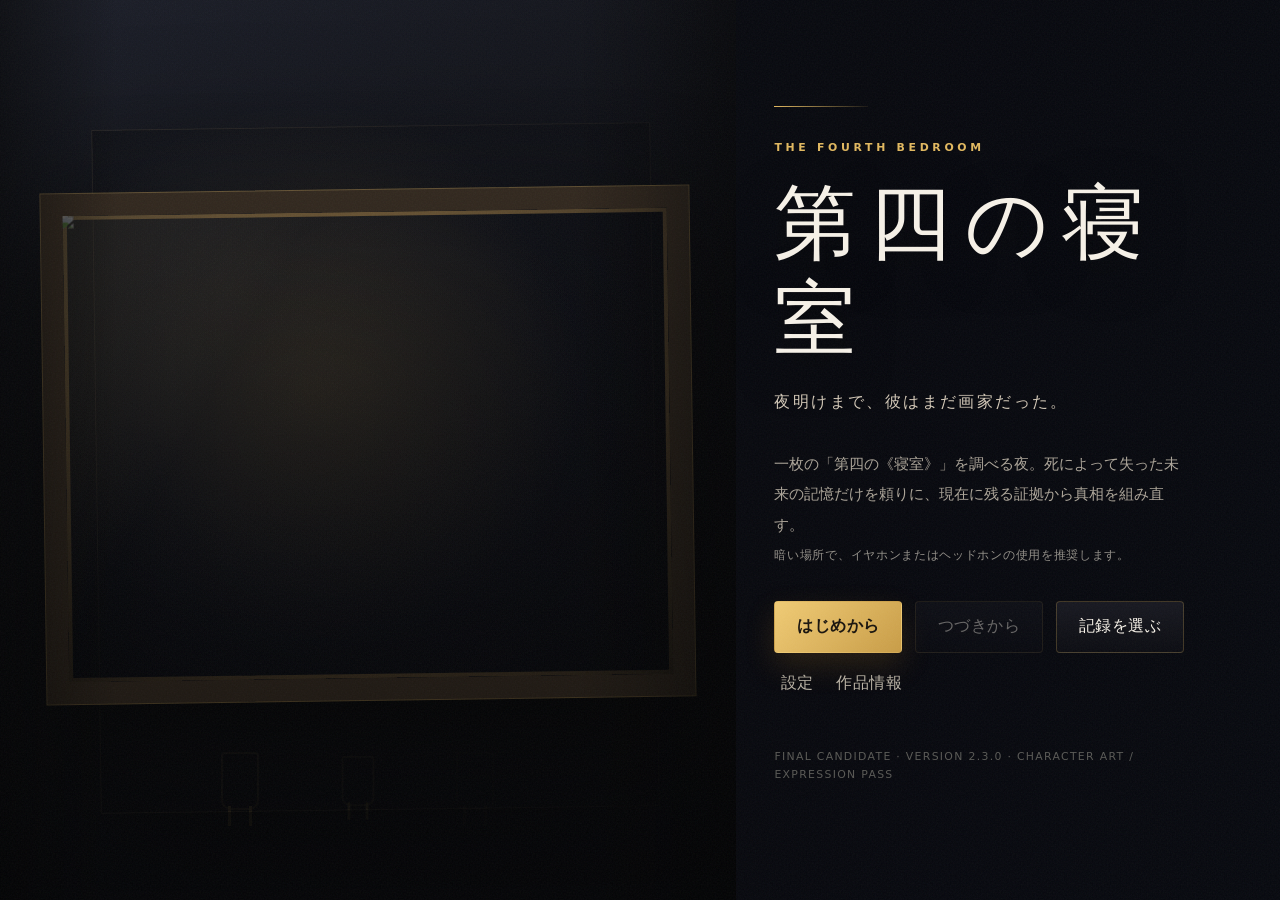
==== commit b38a54bb: "Add files via upload" ====
--- a/index.html
+++ b/index.html
@@ -11,8 +11,13 @@
   <meta property="og:description" content="実在する名画とその作者をめぐる、死に戻り型美術史サスペンス。">
   <link rel="icon" href="favicon.svg" type="image/svg+xml">
   <link rel="manifest" href="site.webmanifest">
+  <link rel="preload" as="image" href="assets/characters/expressions/sumi/neutral.webp" type="image/webp">
+  <link rel="preload" as="image" href="assets/characters/expressions/claire/neutral.webp" type="image/webp">
+  <link rel="preload" as="image" href="assets/characters/expressions/marta/neutral.webp" type="image/webp">
+  <link rel="preload" as="image" href="assets/portrait-vincent.jpg" type="image/jpeg">
+  <link rel="preload" as="image" href="assets/portrait-gauguin.jpg" type="image/jpeg">
   <meta name="description" content="実在する名画とその作者をめぐる、死に戻り型美術史サスペンス『第四の寝室』ブラウザゲーム。">
-  <title>第四の寝室 — Production 1.7</title>
+  <title>第四の寝室 — Final Candidate 2.3</title>
   <link rel="stylesheet" href="styles.css">
 </head>
 <body>
@@ -27,7 +32,7 @@
         <p class="eyebrow">THE FOURTH BEDROOM</p>
         <h1>第四の寝室</h1>
         <p class="subtitle">夜明けまで、彼はまだ画家だった。</p>
-        <p class="title-intro">一枚の「第四の《寝室》」を調べる夜。死によって失った未来の記憶だけを頼りに、現在に残る証拠から真相を組み直す。</p>
+        <p class="title-intro">一枚の「第四の《寝室》」を調べる夜。死によって失った未来の記憶だけを頼りに、現在に残る証拠から真相を組み直す。</p><p class="listening-note">暗い場所で、イヤホンまたはヘッドホンの使用を推奨します。</p>
         <div class="title-actions">
           <button id="new-game" class="primary">はじめから</button>
           <button id="continue-game">つづきから</button>
@@ -37,7 +42,7 @@
           <button id="title-settings" class="text-button">設定</button>
           <button id="title-credits" class="text-button">作品情報</button>
         </div>
-        <p class="version">BALANCE / QA · VERSION 1.7.0 · ADAPTIVE ASSIST / LOCAL PLAYTEST METRICS</p>
+        <p class="version">FINAL CANDIDATE · VERSION 2.3.0 · CHARACTER ART / EXPRESSION PASS</p>
       </div>
     </section>
 
@@ -57,7 +62,13 @@
         <div id="hotspot-layer" class="hotspot-layer"></div>
         <div id="smoke-layer" class="smoke-layer"></div>
         <div class="vignette"></div>
-      </div>
+        <div id="cinematic-transition" class="cinematic-transition" aria-hidden="true">
+          <span class="transition-wash wash-a"></span>
+          <span class="transition-wash wash-b"></span>
+          <span class="transition-line"></span>
+        </div>
+      </div>
+      <div id="save-indicator" class="save-indicator" role="status" aria-live="polite"><span></span>記録更新</div>
 
       <div id="chapter-card" class="chapter-card hidden" aria-hidden="true">
         <p id="chapter-card-kicker" class="eyebrow">CHAPTER</p>
@@ -202,6 +213,9 @@
         </label>
         <label>環境音量
           <input id="ambient-volume" type="range" min="0" max="100" value="65">
+        </label>
+        <label>音楽音量
+          <input id="music-volume" type="range" min="0" max="100" value="28">
         </label>
         <label>効果音量
           <input id="sfx-volume" type="range" min="0" max="100" value="70">
@@ -218,7 +232,7 @@
         </select>
       </label>
       <label class="check-row"><input id="skip-read-only" type="checkbox" checked> SKIPは既読文章だけにする</label>
-      <p class="help">Enter / Space：文章を進める　1〜9：選択肢　A：AUTO　S：SKIP　H：UI表示切替　G：調査ヒント　Esc：メニュー　N：手帳　L：ログ</p>
+      <p class="help">Enter / Space：文章を進める　1〜9：選択肢　A：AUTO　S：SKIP　H：UI表示切替　G：調査ヒント　Esc：メニュー　N：手帳　L：ログ　↑：直前の文章</p>
     </dialog>
 
     <dialog id="playtest-dialog" class="modal wide-modal">
--- a/styles.css
+++ b/styles.css
@@ -824,3 +824,190 @@
 .gameover-repeat{margin-left:.55rem;color:#b9a56f}
 .reduce-motion .beat-card.beat-in,.reduce-motion .hotspot.hinted{animation:none}
 @media(max-width:640px){.beat-card{min-width:90vw;padding:1rem 1.2rem}.investigation-actions{width:100%;justify-content:stretch}.investigation-actions button{flex:1}.select-row{grid-template-columns:1fr;gap:.45rem}.playtest-metrics{grid-template-columns:repeat(2,minmax(0,1fr))}.playtest-table{font-size:.78rem}.playtest-table th,.playtest-table td{padding:.58rem .4rem}}
+
+
+/* Narrative 1.9 — limited POV plus character-specific dialogue delivery and performance rhythm. */
+.dialogue-panel[data-voice="inner"] .speaker-row::before{
+  content:"POV";font:600 .62rem/1 system-ui,sans-serif;letter-spacing:.18em;color:rgba(243,217,145,.58);
+  border:1px solid rgba(243,217,145,.22);padding:.28rem .42rem;margin-right:.15rem
+}
+.dialogue-panel[data-voice="inner"] .speaker-name{color:#e6d5ae;font-weight:500}
+.dialogue-panel[data-voice="inner"] .emotion-label{color:rgba(230,213,174,.58)}
+.dialogue-panel[data-voice="inner"] .dialogue-text{font-style:normal;letter-spacing:.025em;color:#eee7d8}
+.dialogue-panel[data-voice="document"]{
+  background:linear-gradient(110deg,rgba(30,27,23,.96),rgba(16,17,22,.97));
+  border-color:rgba(198,174,121,.36)
+}
+.dialogue-panel[data-voice="document"]:before{background:linear-gradient(180deg,transparent,#bca374 30% 70%,transparent)}
+.dialogue-panel[data-voice="document"] .speaker-name{color:#d8c398;font-family:ui-monospace,SFMono-Regular,Consolas,monospace}
+.dialogue-panel[data-voice="document"] .emotion-label{color:rgba(216,195,152,.55)}
+.dialogue-panel[data-voice="document"] .dialogue-text{
+  color:#e5dcc9;font-family:"Noto Serif JP","Yu Mincho",serif;letter-spacing:.045em
+}
+.dialogue-panel[data-voice="system"]{background:rgba(9,12,18,.95);border-color:rgba(152,177,194,.3)}
+.dialogue-panel[data-voice="system"] .speaker-name{color:#a8c3d2}
+.dialogue-panel[data-voice="dialogue"] .speaker-name{color:#f3d991}
+@media(max-width:820px){
+  .dialogue-panel[data-voice="inner"] .speaker-row::before{font-size:.55rem;padding:.24rem .34rem}
+}
+
+/* Narrative 1.9 — character cadence and delivery. The differences are intentionally subtle. */
+.dialogue-panel[data-delivery="quick"] .dialogue-text{letter-spacing:.005em}
+.dialogue-panel[data-delivery="measured"] .dialogue-text,
+.dialogue-panel[data-delivery="precise"] .dialogue-text,
+.dialogue-panel[data-delivery="formal"] .dialogue-text{letter-spacing:.014em}
+.dialogue-panel[data-delivery="restrained"] .dialogue-text{letter-spacing:.01em;color:color-mix(in srgb,var(--text) 93%,var(--muted))}
+.dialogue-panel[data-delivery="constrained"] .dialogue-text{letter-spacing:.025em;text-shadow:.045em 0 rgba(96,143,177,.18),-.045em 0 rgba(196,110,83,.14)}
+.dialogue-panel[data-delivery="radio"] .speaker-name:after{content:"  /  RADIO";font-size:.58em;letter-spacing:.16em;color:var(--muted)}
+
+
+/* Final Candidate 2.0 — production portrait direction */
+.character-card.illustrated-portrait{width:min(34vw,470px);height:min(75vh,790px);bottom:14%;filter:drop-shadow(0 36px 54px rgba(0,0,0,.72));}
+.character-card.illustrated-portrait .portrait-canvas{position:absolute;inset:0;background:transparent;overflow:visible;clip-path:none;box-shadow:none;-webkit-mask-image:linear-gradient(to bottom,#000 0,#000 86%,transparent 100%);mask-image:linear-gradient(to bottom,#000 0,#000 86%,transparent 100%)}
+.character-card.illustrated-portrait .portrait-canvas:before{content:"";position:absolute;inset:4% 5% 7%;z-index:2;border:1px solid rgba(223,188,119,.09);border-radius:46% 46% 18% 18%/28% 28% 12% 12%;box-shadow:inset 0 -120px 130px rgba(3,4,8,.42);pointer-events:none}
+.character-card.illustrated-portrait .portrait-canvas img{width:100%;height:100%;object-fit:contain;object-position:center bottom;display:block;filter:saturate(.96) contrast(1.03) brightness(.96);transform:scale(1.01);transition:filter .5s ease,transform .7s cubic-bezier(.2,.7,.2,1),object-position .7s ease;}
+.character-card.illustrated-portrait .portrait-glaze{position:absolute;inset:0;z-index:3;background:linear-gradient(112deg,rgba(247,214,148,.10),transparent 28%),radial-gradient(circle at 51% 29%,rgba(255,241,208,.08),transparent 29%),linear-gradient(to top,rgba(2,4,8,.7),transparent 31%);mix-blend-mode:screen;pointer-events:none}
+.character-card.illustrated-portrait .portrait-edge{position:absolute;inset:5% 8% 8%;z-index:4;border-left:1px solid rgba(225,187,105,.12);border-right:1px solid rgba(114,147,168,.08);pointer-events:none;opacity:.8}
+.character-card.illustrated-portrait.listening{opacity:.64;filter:saturate(.62) brightness(.66) drop-shadow(0 29px 42px rgba(0,0,0,.72));transform:scale(.95) translateY(2.5%)}
+.character-card.illustrated-portrait.listening .portrait-canvas img{filter:saturate(.62) contrast(1.04) brightness(.69);transform:scale(.985)}
+.character-card.illustrated-portrait.speaking{filter:saturate(1) brightness(1.02) drop-shadow(0 39px 58px rgba(0,0,0,.76));transform:translateY(-.5%)}
+.character-card.illustrated-portrait.speaking .portrait-canvas img{filter:saturate(1) contrast(1.03) brightness(1.01);transform:scale(1.035)}
+.character-card.illustrated-portrait.present{opacity:.9;filter:saturate(.84) brightness(.86) drop-shadow(0 34px 48px rgba(0,0,0,.7));}
+.character-card.illustrated-portrait.mood-soft .portrait-canvas img{filter:saturate(1.01) contrast(1.01) brightness(1.01);transform:scale(1.025) translateY(-.2%)}
+.character-card.illustrated-portrait.mood-tense .portrait-canvas img{filter:saturate(.94) contrast(1.05) brightness(.96);transform:scale(1.045) translateX(var(--portrait-shift,0))}
+.character-card.illustrated-portrait.mood-alarm .portrait-canvas img{filter:saturate(.9) contrast(1.07) brightness(.94);transform:scale(1.075) translateY(-1.2%)}
+.character-card.illustrated-portrait.mood-down .portrait-canvas img{filter:saturate(.86) contrast(1.02) brightness(.91);transform:scale(.995) translateY(1.2%)}
+.character-card.illustrated-portrait.mood-focused .portrait-canvas img,.character-card.illustrated-portrait.mood-working .portrait-canvas img{filter:saturate(.97) contrast(1.04) brightness(.98);transform:scale(1.04)}
+.character-card.illustrated-portrait.mood-resolved .portrait-canvas img{filter:saturate(1.02) contrast(1.03) brightness(1.01);transform:scale(1.045) translateY(-.8%)}
+.character-card.illustrated-portrait.mood-shaken .portrait-canvas img,.character-card.illustrated-portrait.mood-breathless .portrait-canvas img{filter:saturate(.89) contrast(1.04) brightness(.93);transform:scale(1.055) translateY(1%)}
+.character-card.portrait-sumi{--portrait-shift:-.4%}.character-card.portrait-claire{--portrait-shift:.5%}.character-card.portrait-marta{--portrait-shift:-.2%}.character-card.portrait-andre{--portrait-shift:.8%}
+.character-card.portrait-sumi .portrait-canvas img{object-position:49% bottom}.character-card.portrait-claire .portrait-canvas img{object-position:52% bottom}.character-card.portrait-marta .portrait-canvas img{object-position:48% bottom}.character-card.portrait-marc .portrait-canvas img{object-position:52% bottom}.character-card.portrait-leon .portrait-canvas img{object-position:50% bottom}.character-card.portrait-andre .portrait-canvas img{object-position:49% bottom}
+@media (max-width:820px){
+  .character-card.illustrated-portrait{width:68vw;height:59vh;bottom:22%}
+  .character-card.illustrated-portrait.left{left:-18%}.character-card.illustrated-portrait.right{right:-18%}
+  .character-card.illustrated-portrait .portrait-canvas:before{inset:3% 4% 6%}
+}
+
+
+/* Final Candidate 2.1 — dialogue / thought / narration presentation.
+   Speech is authored with a nameplate; silent POV text never carries a visible label. */
+.emotion-label{display:none!important}
+.dialogue-panel{transition:width .28s ease,left .28s ease,background .28s ease,border-color .28s ease,box-shadow .28s ease,backdrop-filter .28s ease}
+.dialogue-panel[data-mode="dialogue"]{padding-top:30px}
+.dialogue-panel[data-mode="dialogue"] .speaker-row{
+  position:absolute;left:28px;top:-18px;min-height:0;margin:0;display:flex;align-items:center;
+  padding:.48rem 1.05rem .5rem;background:linear-gradient(110deg,rgba(12,14,21,.98),rgba(24,24,29,.96));
+  border:1px solid rgba(224,183,94,.34);border-left:3px solid var(--accent);box-shadow:0 8px 24px rgba(0,0,0,.42)
+}
+.dialogue-panel[data-mode="dialogue"] .speaker-name{font:600 .82rem/1 var(--ui-sans);letter-spacing:.16em;color:#f3d991}
+.dialogue-panel[data-mode="dialogue"] .dialogue-text{color:#f5f0e7;letter-spacing:.018em}
+.dialogue-panel[data-mode="thought"],
+.dialogue-panel[data-mode="narration"]{border-radius:0}
+.dialogue-panel[data-mode="thought"] .speaker-row,
+.dialogue-panel[data-mode="narration"] .speaker-row{display:none}
+.dialogue-panel[data-mode="thought"]{
+  width:min(80vw,900px);left:47%;min-height:126px;padding:20px 46px 27px;
+  background:linear-gradient(90deg,rgba(7,9,15,.15),rgba(8,10,16,.86) 16%,rgba(10,11,18,.91) 84%,rgba(7,9,15,.12));
+  border:0;border-top:1px solid rgba(226,194,128,.16);border-bottom:1px solid rgba(226,194,128,.09);
+  box-shadow:0 22px 70px rgba(0,0,0,.36);backdrop-filter:blur(6px)
+}
+.dialogue-panel[data-mode="thought"]:before{
+  content:""!important;left:23px;top:24px;bottom:24px;width:1px;
+  background:linear-gradient(180deg,transparent,rgba(226,194,128,.55),transparent);opacity:.75
+}
+.dialogue-panel[data-mode="thought"]:after{
+  content:"";position:absolute;left:31px;top:25px;width:34px;height:1px;
+  background:linear-gradient(90deg,rgba(226,194,128,.55),transparent)
+}
+.dialogue-panel[data-mode="thought"] .dialogue-text{
+  max-width:780px;margin:.1rem auto 0;color:#efe7d8;font-weight:400;font-style:normal;
+  font-size:calc(var(--font-size) * 1.01);line-height:2.08;letter-spacing:.052em;text-shadow:0 1px 8px rgba(0,0,0,.58)
+}
+.dialogue-panel[data-mode="narration"]{
+  width:min(86vw,1000px);min-height:120px;padding:20px 34px 25px;
+  background:linear-gradient(90deg,rgba(8,10,16,.44),rgba(10,12,19,.86) 12% 88%,rgba(8,10,16,.44));
+  border:0;border-top:1px solid rgba(178,190,201,.16);border-bottom:1px solid rgba(178,190,201,.10);
+  box-shadow:0 20px 65px rgba(0,0,0,.31);backdrop-filter:blur(8px)
+}
+.dialogue-panel[data-mode="narration"]:before{content:none!important}
+.dialogue-panel[data-mode="narration"] .dialogue-text{
+  max-width:900px;margin:0 auto;color:#dcd8cf;font-size:calc(var(--font-size) * .96);
+  line-height:2.02;letter-spacing:.034em;text-shadow:0 1px 7px rgba(0,0,0,.52)
+}
+.dialogue-panel[data-mode="document"] .speaker-row,
+.dialogue-panel[data-mode="system"] .speaker-row{display:flex;position:static;padding:0;background:none;border:0;box-shadow:none}
+.dialogue-panel[data-mode="document"] .dialogue-text,
+.dialogue-panel[data-mode="system"] .dialogue-text{margin-top:.35rem}
+/* Remove the former visible POV badge. The visual grammar now carries the distinction. */
+.dialogue-panel[data-voice="inner"] .speaker-row::before,
+.dialogue-panel[data-mode="thought"] .speaker-row::before{content:none!important;display:none!important}
+.scene[data-text-mode="thought"] .character-card{opacity:.48!important;filter:saturate(.5) brightness(.64) blur(.15px) drop-shadow(0 28px 44px rgba(0,0,0,.7))!important;transform:scale(.97) translateY(1.5%)!important}
+.scene[data-text-mode="narration"] .character-card{opacity:.72!important;filter:saturate(.7) brightness(.75) drop-shadow(0 30px 46px rgba(0,0,0,.7))!important}
+.log-entry[data-mode="thought"] b{color:#d9c9a7}
+.log-entry[data-mode="narration"] b{color:#aeb9c0}
+@media(max-width:820px){
+  .dialogue-panel[data-mode="dialogue"]{padding-top:27px}
+  .dialogue-panel[data-mode="dialogue"] .speaker-row{left:18px;top:-15px;padding:.42rem .8rem}
+  .dialogue-panel[data-mode="thought"]{left:50%;width:94vw;min-height:138px;padding:19px 26px 25px}
+  .dialogue-panel[data-mode="thought"]:before{left:12px}
+  .dialogue-panel[data-mode="thought"]:after{left:17px;width:24px}
+  .dialogue-panel[data-mode="narration"]{width:94vw;min-height:132px;padding:18px 20px 24px}
+  .dialogue-panel[data-mode="thought"] .dialogue-text{line-height:1.93;letter-spacing:.035em}
+  .dialogue-panel[data-mode="narration"] .dialogue-text{line-height:1.88;letter-spacing:.025em}
+}
+
+/* 2.1.1 robust speaker / direction visibility */
+[hidden]{display:none!important}
+.dialogue-panel.speakerless .speaker-row{display:none!important}
+#emotion-label{display:none!important}
+
+
+/* Final Candidate 2.2 — cinematic staging / score / play-feel pass */
+.listening-note{margin:.35rem 0 0;color:rgba(231,224,210,.62);font:500 .72rem/1.6 var(--ui-sans);letter-spacing:.06em}
+.cinematic-transition{position:absolute;inset:0;z-index:25;pointer-events:none;overflow:hidden;opacity:0;mix-blend-mode:normal}
+.transition-wash{position:absolute;inset:-12%;opacity:0;transform:translateX(-112%) skewX(-8deg);background:linear-gradient(105deg,transparent 2%,rgba(11,13,20,.94) 20%,rgba(224,183,94,.22) 51%,rgba(8,10,16,.97) 79%,transparent 98%);filter:blur(1.5px)}
+.transition-wash.wash-b{transform:translateX(112%) skewX(9deg);background:linear-gradient(75deg,transparent 4%,rgba(17,19,28,.98) 27%,rgba(104,128,153,.18) 52%,rgba(8,10,16,.96) 76%,transparent 96%)}
+.transition-line{position:absolute;left:50%;top:0;bottom:0;width:1px;background:rgba(242,215,145,.72);opacity:0;box-shadow:0 0 24px rgba(242,215,145,.38)}
+.cinematic-transition.active{opacity:1}
+.cinematic-transition.active .wash-a{animation:cinematic-wash-a .72s cubic-bezier(.62,0,.32,1) both}
+.cinematic-transition.active .wash-b{animation:cinematic-wash-b .72s cubic-bezier(.62,0,.32,1) both}
+.cinematic-transition.active .transition-line{animation:cinematic-line .72s ease both}
+.cinematic-transition.kind-paint .transition-wash{background:repeating-linear-gradient(100deg,transparent 0 8%,rgba(24,25,29,.97) 9% 20%,rgba(210,166,75,.20) 22% 25%,rgba(9,11,17,.98) 28% 44%,transparent 48% 55%);filter:blur(4px)}
+.cinematic-transition.kind-memory{mix-blend-mode:screen}
+.cinematic-transition.kind-memory .wash-a{background:linear-gradient(100deg,transparent,rgba(64,117,153,.45),rgba(210,121,91,.30),transparent)}
+.cinematic-transition.kind-memory .wash-b{background:linear-gradient(80deg,transparent,rgba(210,121,91,.32),rgba(74,124,161,.42),transparent)}
+.cinematic-transition.kind-fire .transition-wash{background:linear-gradient(105deg,transparent,rgba(54,20,15,.96),rgba(176,83,39,.32),rgba(8,9,13,.98),transparent)}
+@keyframes cinematic-wash-a{0%{opacity:0;transform:translateX(-112%) skewX(-8deg)}18%{opacity:1}55%{opacity:1;transform:translateX(3%) skewX(-8deg)}100%{opacity:0;transform:translateX(112%) skewX(-8deg)}}
+@keyframes cinematic-wash-b{0%{opacity:0;transform:translateX(112%) skewX(9deg)}23%{opacity:.75}58%{opacity:.65;transform:translateX(-2%) skewX(9deg)}100%{opacity:0;transform:translateX(-112%) skewX(9deg)}}
+@keyframes cinematic-line{0%,100%{opacity:0;transform:scaleY(.2)}42%,58%{opacity:.82;transform:scaleY(1)}}
+.save-indicator{position:absolute;z-index:44;right:max(20px,env(safe-area-inset-right));bottom:calc(var(--safe-bottom) + 185px);display:flex;align-items:center;gap:.48rem;padding:.42rem .7rem;border:1px solid rgba(231,205,139,.22);background:rgba(8,10,16,.72);color:rgba(240,226,194,.72);font:600 .65rem/1 var(--ui-sans);letter-spacing:.12em;opacity:0;transform:translateY(8px);pointer-events:none;transition:opacity .25s ease,transform .25s ease;backdrop-filter:blur(10px)}
+.save-indicator span{width:.38rem;height:.38rem;border-radius:50%;background:#dfbf70;box-shadow:0 0 10px rgba(223,191,112,.6)}
+.save-indicator.visible{opacity:1;transform:none}
+.scene[data-camera="close"] .scene-back,.scene[data-camera="close"] .scene-mid{transform:scale(1.045) translateY(1%)}
+.scene[data-camera="close"] .character-layer{transform:scale(1.035) translateY(1%)}
+.scene[data-camera="wide"] .scene-back,.scene[data-camera="wide"] .scene-mid{transform:scale(1.005)}
+.scene[data-camera="detail"] .scene-mid{transform:scale(1.065) translate(-1.5%,1%)}
+.scene[data-camera="uneasy"] .scene-back{transform:scale(1.035) translateX(-.8%)}
+.scene[data-camera="uneasy"] .scene-mid{transform:scale(1.045) translateX(.8%)}
+.scene-back,.scene-mid,.scene-front,.character-layer{transition:transform 1.2s cubic-bezier(.22,.61,.36,1),filter .55s ease,opacity .55s ease}
+.character-card.line-enter.speaking{animation:portrait-line-enter .38s cubic-bezier(.22,.72,.32,1) both}
+@keyframes portrait-line-enter{0%{opacity:.45;transform:translateY(2.2%) scale(.985);filter:saturate(.62) brightness(.72) blur(.3px)}100%{opacity:1;transform:translateY(0) scale(1);filter:saturate(1) brightness(1)}}
+.dialogue-panel.line-enter{animation:dialogue-line-enter .22s ease both}
+@keyframes dialogue-line-enter{0%{opacity:.78;transform:translateX(-50%) translateY(4px)}100%{opacity:1;transform:translateX(-50%) translateY(0)}}
+.choice-panel.choice-enter button{opacity:0;transform:translateY(12px);animation:choice-rise .34s cubic-bezier(.2,.72,.3,1) forwards;animation-delay:calc(var(--choice-index) * 70ms)}
+@keyframes choice-rise{to{opacity:1;transform:none}}
+.choice-panel button:focus-visible{outline:2px solid rgba(242,211,132,.92);outline-offset:4px;box-shadow:0 0 0 6px rgba(242,211,132,.11)}
+.scene.state-memory .cinematic-transition,.scene.state-death .cinematic-transition{filter:contrast(1.15) saturate(.7)}
+.dialogue-text::selection{background:rgba(230,191,99,.30);color:#fff}
+@media(max-width:700px){.save-indicator{right:12px;bottom:calc(var(--safe-bottom) + 198px);font-size:.58rem}.listening-note{font-size:.66rem}.scene[data-camera="close"] .character-layer{transform:scale(1.02) translateY(.5%)}}
+@media(prefers-reduced-motion:reduce){.cinematic-transition,.cinematic-transition *,.character-card.line-enter,.dialogue-panel.line-enter,.choice-panel.choice-enter button{animation:none!important;transition:none!important}.cinematic-transition{display:none}}
+
+/* Final Candidate 2.3 — individually cut transparent portraits with image-based expressions */
+.character-card.illustrated-portrait .portrait-canvas img{image-rendering:auto;will-change:transform,filter;backface-visibility:hidden}
+.character-card.illustrated-portrait[data-mood=quiet] .portrait-canvas img{transform:scale(1.02)}
+.character-card.illustrated-portrait[data-mood=guarded] .portrait-canvas img,.character-card.illustrated-portrait[data-mood=wary] .portrait-canvas img{transform:scale(1.035) translateX(var(--portrait-shift,0))}
+.character-card.illustrated-portrait[data-mood=breathless] .portrait-canvas img{transform:scale(1.055) translateY(1.2%)}
+/* 2.3 readability tuning: expression files carry the mood grade; role focus controls luminance. */
+.character-card.illustrated-portrait.speaking .portrait-canvas img{filter:saturate(1.02) contrast(1.04) brightness(1.12)}
+.character-card.illustrated-portrait.listening .portrait-canvas img{filter:saturate(.72) contrast(1.04) brightness(.78)}
+.character-card.illustrated-portrait.present .portrait-canvas img{filter:saturate(.94) contrast(1.03) brightness(.96)}
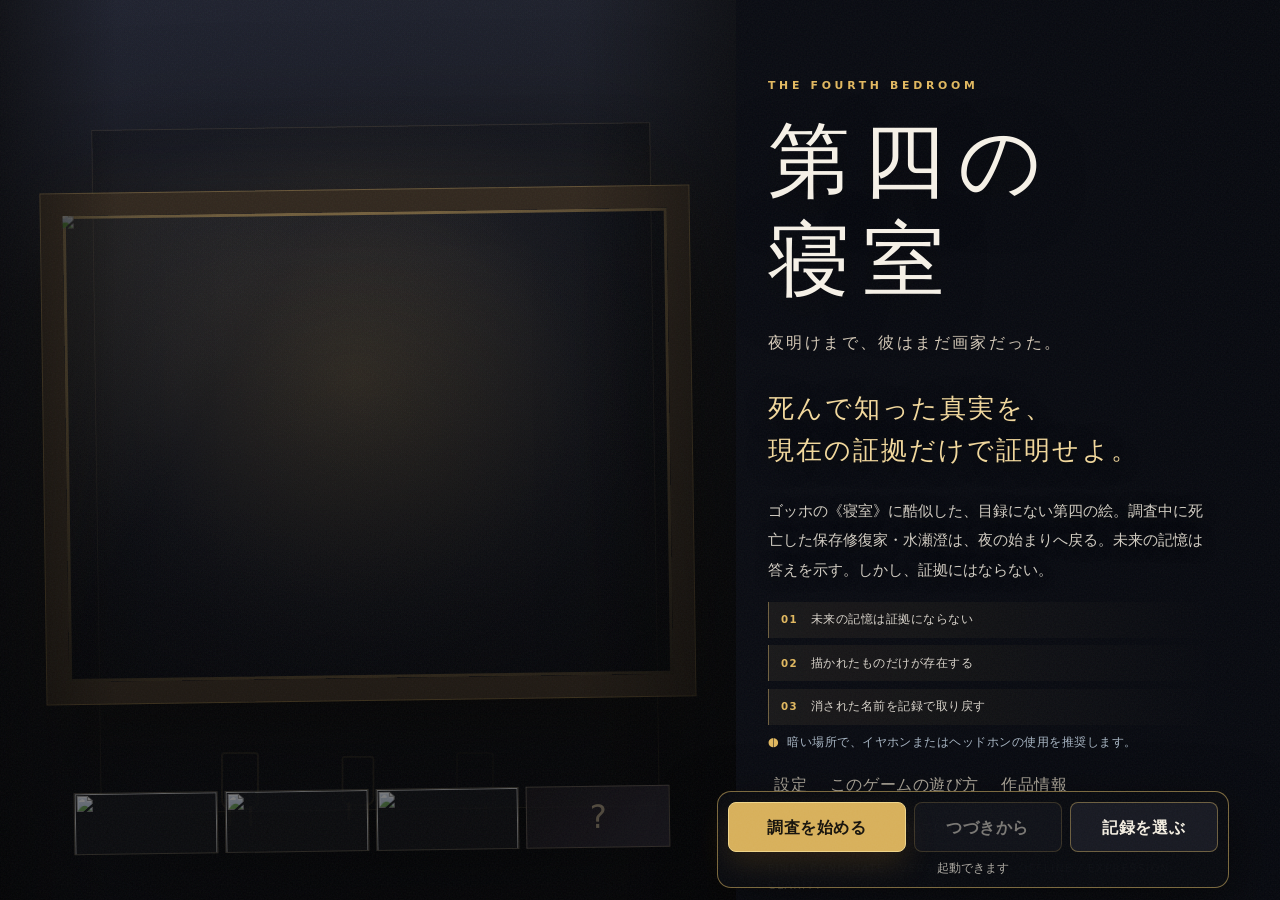
==== commit 67bcccbd: "Add files via upload" ====
--- a/index.html
+++ b/index.html
@@ -1,5 +1,5 @@
 <!doctype html>
-<html lang="ja">
+<html lang="ja" data-build="2.20.0">
 <head>
   <meta charset="utf-8">
   <meta name="viewport" content="width=device-width, initial-scale=1, viewport-fit=cover">
@@ -8,41 +8,85 @@
   <meta property="og:type" content="website">
   <meta property="og:locale" content="ja_JP">
   <meta property="og:title" content="第四の寝室">
-  <meta property="og:description" content="実在する名画とその作者をめぐる、死に戻り型美術史サスペンス。">
-  <link rel="icon" href="favicon.svg" type="image/svg+xml">
-  <link rel="manifest" href="site.webmanifest">
-  <link rel="preload" as="image" href="assets/characters/expressions/sumi/neutral.webp" type="image/webp">
-  <link rel="preload" as="image" href="assets/characters/expressions/claire/neutral.webp" type="image/webp">
-  <link rel="preload" as="image" href="assets/characters/expressions/marta/neutral.webp" type="image/webp">
-  <link rel="preload" as="image" href="assets/portrait-vincent.jpg" type="image/jpeg">
-  <link rel="preload" as="image" href="assets/portrait-gauguin.jpg" type="image/jpeg">
-  <meta name="description" content="実在する名画とその作者をめぐる、死に戻り型美術史サスペンス『第四の寝室』ブラウザゲーム。">
-  <title>第四の寝室 — Final Candidate 2.3</title>
-  <link rel="stylesheet" href="styles.css">
+  <meta property="og:description" content="死んで知った真実を、現在の証拠だけで証明する。絵画世界を渡る死に戻り型美術調査サスペンスADV。">
+  <link rel="icon" href="favicon.svg?v=2.20.0" type="image/svg+xml">
+  <link rel="manifest" href="site.webmanifest?v=2.20.0">
+  <link rel="preload" as="image" href="assets/characters/expressions/sumi/neutral.webp?v=2.20.0" type="image/webp">
+  <link rel="preload" as="image" href="assets/characters/expressions/claire/neutral.webp?v=2.20.0" type="image/webp">
+  <link rel="preload" as="image" href="assets/event-cg/painted_collapse.webp?v=2.20.0" type="image/webp">
+        <meta name="description" content="死んで知った真実を、現在の証拠だけで証明する。絵画世界を渡る死に戻り型美術調査サスペンスADV『第四の寝室』。">
+  <title>第四の寝室 — Final Candidate 2.20</title>
+  <link rel="stylesheet" href="styles.css?v=2.20.0">
+  <style id="launch-critical-css">
+    /* Critical launch controls: deliberately inline so the game can always be started even if the main stylesheet is stale or delayed. */
+    #title-screen{position:relative;min-height:100dvh}
+    #title-screen.hidden{display:none!important}
+    #title-launch-dock{position:fixed!important;z-index:2147483000!important;left:max(14px,env(safe-area-inset-left))!important;right:max(14px,env(safe-area-inset-right))!important;bottom:max(12px,env(safe-area-inset-bottom))!important;display:grid!important;grid-template-columns:minmax(0,1.2fr) minmax(0,1fr)!important;gap:8px!important;padding:10px!important;visibility:visible!important;opacity:1!important;pointer-events:auto!important;background:rgba(7,9,14,.96)!important;border:1px solid rgba(226,190,104,.52)!important;border-radius:14px!important;box-shadow:0 18px 55px rgba(0,0,0,.72)!important;box-sizing:border-box!important}
+    #title-launch-dock button{display:block!important;visibility:visible!important;opacity:1!important;pointer-events:auto!important;min-width:0!important;min-height:50px!important;margin:0!important;padding:10px 12px!important;border:1px solid rgba(226,190,104,.42)!important;border-radius:8px!important;background:#151720!important;color:#f2ecdf!important;font:600 16px/1.2 system-ui,sans-serif!important;cursor:pointer!important}
+    #title-launch-dock #new-game{background:#d7af59!important;color:#15110a!important;border-color:#efd489!important}
+    #title-launch-dock #title-load{grid-column:1/-1!important}
+    #title-launch-status{grid-column:1/-1;margin:0;text-align:center;color:rgba(242,236,223,.7);font:12px/1.4 system-ui,sans-serif}
+    @media(min-width:901px){#title-launch-dock{left:auto!important;right:clamp(24px,4vw,72px)!important;width:min(620px,40vw)!important;grid-template-columns:1.2fr 1fr 1fr!important}#title-launch-dock #title-load{grid-column:auto!important}}
+    @media(max-width:420px){#title-launch-dock button{font-size:14px!important;min-height:46px!important;padding:8px!important}}
+  </style>
 </head>
 <body>
   <noscript>このゲームにはJavaScriptが必要です。</noscript>
-  <main id="app" aria-live="polite">
+  <main id="app">
+    <div id="screen-reader-status" class="sr-only" role="status" aria-live="polite" aria-atomic="true"></div>
     <section id="title-screen" class="screen title-screen">
       <div class="title-art" aria-hidden="true">
-        <div class="paint-frame"><img src="assets/fourth-bedroom-base.webp" alt=""></div>
+        <div class="paint-frame"><img src="assets/painting-diagnostics/fourth_visible.webp?v=2.20.0" alt=""></div>
+        <div class="title-source-strip" aria-hidden="true">
+          <img src="assets/historical/bedroom-1888-amsterdam.webp?v=2.20.0" alt="">
+          <img src="assets/historical/bedroom-1889-chicago.webp?v=2.20.0" alt="">
+          <img src="assets/historical/bedroom-1889-orsay.webp?v=2.20.0" alt="">
+          <span>?</span>
+        </div>
         <span class="title-chair chair-a"></span><span class="title-chair chair-b"></span><span class="title-chair chair-c"></span>
       </div>
       <div class="title-copy">
         <p class="eyebrow">THE FOURTH BEDROOM</p>
-        <h1>第四の寝室</h1>
+        <h1><span>第四の</span><span>寝室</span></h1>
         <p class="subtitle">夜明けまで、彼はまだ画家だった。</p>
-        <p class="title-intro">一枚の「第四の《寝室》」を調べる夜。死によって失った未来の記憶だけを頼りに、現在に残る証拠から真相を組み直す。</p><p class="listening-note">暗い場所で、イヤホンまたはヘッドホンの使用を推奨します。</p>
-        <div class="title-actions">
-          <button id="new-game" class="primary">はじめから</button>
-          <button id="continue-game">つづきから</button>
-          <button id="title-load">記録を選ぶ</button>
-        </div>
+        <p class="title-hook">死んで知った真実を、<br>現在の証拠だけで証明せよ。</p>
+        <p class="title-intro">ゴッホの《寝室》に酷似した、目録にない第四の絵。調査中に死亡した保存修復家・水瀬澄は、夜の始まりへ戻る。未来の記憶は答えを示す。しかし、証拠にはならない。</p>
+        <div class="title-promises" aria-label="このゲームの三つの核">
+          <span><b>01</b>未来の記憶は証拠にならない</span>
+          <span><b>02</b>描かれたものだけが存在する</span>
+          <span><b>03</b>消された名前を記録で取り戻す</span>
+        </div>
+        <p class="listening-note">暗い場所で、イヤホンまたはヘッドホンの使用を推奨します。</p>
+
         <div class="title-sub-actions">
           <button id="title-settings" class="text-button">設定</button>
+          <button id="title-concept" class="text-button">このゲームの遊び方</button>
           <button id="title-credits" class="text-button">作品情報</button>
-        </div>
-        <p class="version">FINAL CANDIDATE · VERSION 2.3.0 · CHARACTER ART / EXPRESSION PASS</p>
+          <button id="title-archive" class="text-button hidden">結末記録</button>
+        </div>
+        <div id="offline-library-status" class="offline-library-status" data-state="preparing" role="status" aria-live="polite">
+          <span class="offline-library-dot" aria-hidden="true"></span>
+          <span id="offline-library-text">オフライン資料を準備しています</span>
+          <span id="offline-library-progress">0%</span>
+        </div>
+        <p class="version">FINAL CANDIDATE · VERSION 2.20.0 · OFFLINE / EXPRESSION CLARITY</p>
+      </div>
+      <div id="title-launch-dock" role="group" aria-label="ゲーム開始メニュー">
+        <button id="new-game" class="primary" type="button">調査を始める</button>
+        <button id="continue-game" type="button">つづきから</button>
+        <button id="title-load" type="button">記録を選ぶ</button>
+        <p id="title-launch-status" aria-live="polite">起動準備中…</p>
+      </div>
+    </section>
+
+    <section id="premonition-screen" class="screen premonition-screen hidden" aria-label="断片的な未来の記憶">
+      <div class="premonition-art" aria-hidden="true"><img src="assets/event-cg/painted_collapse.webp?v=2.20.0" alt=""><span></span></div>
+      <div class="premonition-copy">
+        <p class="eyebrow">MEMORY WITHOUT EVIDENCE</p>
+        <p id="premonition-line" class="premonition-line"></p>
+        <p id="premonition-subline" class="premonition-subline"></p>
+        <div class="premonition-progress" aria-hidden="true"><i></i><i></i><i></i><i></i><i></i></div>
+        <div class="premonition-actions"><button id="premonition-next" class="primary">記憶をたどる</button><button id="premonition-skip" class="text-button">47分前へ</button></div>
       </div>
     </section>
 
@@ -51,16 +95,43 @@
         <div class="scene-layer scene-back"></div>
         <div class="scene-layer scene-mid"></div>
         <div class="scene-layer scene-front"></div>
-        <div id="painting-stage" class="painting-stage hidden" aria-label="調査対象の絵画">
-          <img id="painting-image" src="assets/fourth-bedroom-base.webp" alt="フィンセント・ファン・ゴッホの寝室をもとにした第四版候補">
+        <div id="semantic-layer" class="semantic-layer" aria-hidden="true"></div>
+        <div id="event-cg-layer" class="event-cg-layer hidden" aria-hidden="true">
+          <img id="event-cg-image" alt="" decoding="async">
+          <span class="event-cg-shade"></span>
+          <span class="event-cg-grain"></span>
+        </div>
+        <div id="environment-layer" class="environment-layer" aria-label="場面内の観察可能な痕跡"></div>
+        <aside id="observation-trace" class="observation-trace hidden" aria-live="polite"><button type="button" aria-label="閉じる">×</button><p class="eyebrow">OBSERVATION TRACE</p><h2></h2><ol><li><span>01</span><div><strong>見える</strong><p data-step="seen"></p></div></li><li><span>02</span><div><strong>比べる</strong><p data-step="compare"></p></div></li><li><span>03</span><div><strong>記録</strong><p data-step="record"></p></div></li></ol></aside>
+        <div id="painting-stage" class="painting-stage uses-diagnostic hidden" aria-label="調査対象の絵画">
+          <img id="painting-image" src="assets/painting-diagnostics/fourth_visible.webp?v=2.20.0" alt="複数年代の制作層を持つ第四版候補・可視光撮影">
           <div class="fourth-overlay night-window"></div>
           <div class="fourth-overlay third-chair"><span></span></div>
           <div class="fourth-overlay mystery-portrait"></div>
           <div class="fourth-overlay keyhole"></div>
         </div>
         <div id="character-layer" class="character-layer" aria-hidden="true"></div>
+        <div id="action-cut-in" class="action-cut-in hidden" aria-hidden="true"><span class="action-cut-in-icon"></span><div><small>ACTION</small><strong></strong></div></div>
         <div id="hotspot-layer" class="hotspot-layer"></div>
         <div id="smoke-layer" class="smoke-layer"></div>
+        <div id="emergency-door" class="emergency-door" aria-hidden="true">
+          <span class="emergency-door-panel"></span>
+          <span class="emergency-door-seam"></span>
+          <span class="emergency-door-label">防火区画</span>
+        </div>
+        <aside id="system-status" class="system-status hidden" aria-live="polite">
+          <div class="system-status-heading">
+            <span id="system-status-label">冷却水圧</span>
+            <strong><span id="system-status-value">2.1</span><small id="system-status-unit">MPa</small></strong>
+          </div>
+          <div class="system-meter" aria-hidden="true">
+            <span id="system-status-fill"></span>
+            <i class="meter-mark alarm"></i>
+            <i class="meter-mark stop"></i>
+            <i class="meter-mark recommended"></i>
+          </div>
+          <p id="system-status-note"></p>
+        </aside>
         <div class="vignette"></div>
         <div id="cinematic-transition" class="cinematic-transition" aria-hidden="true">
           <span class="transition-wash wash-a"></span>
@@ -69,6 +140,9 @@
         </div>
       </div>
       <div id="save-indicator" class="save-indicator" role="status" aria-live="polite"><span></span>記録更新</div>
+      <aside id="memory-delta" class="memory-delta hidden" aria-label="前の周回から残った観察"><div class="memory-delta-head"><span>MEMORY RESIDUE</span><button type="button" aria-label="閉じる">×</button></div><h2>前の周回から残った観察</h2><ul></ul></aside>
+      <aside id="case-focus" class="case-focus hidden" aria-label="現在の調査焦点"><div class="case-focus-head"><span>CASE FOCUS</span><button type="button" aria-label="閉じる">×</button></div><p class="case-focus-chapter"></p><h2 class="case-focus-question"></h2><dl><div><dt>現在の目的</dt><dd class="case-focus-goal"></dd></div><div><dt>扱いの原則</dt><dd class="case-focus-rule"></dd></div></dl><div class="case-focus-plan hidden"><span>次周回の検証計画</span><p></p></div></aside>
+      <aside id="layer-map" class="layer-map hidden" aria-label="年代層と証拠のつながり"><div class="layer-map-head"><div><span>LAYER MAP</span><strong>一枚の絵に重なった時間</strong></div><button type="button" aria-label="閉じる">×</button></div><p class="layer-map-note">現在の証拠、過去の制作層、未来の記憶を同じ種類の情報として扱わない。</p><div id="layer-map-content" class="layer-map-content"></div></aside>
 
       <div id="chapter-card" class="chapter-card hidden" aria-hidden="true">
         <p id="chapter-card-kicker" class="eyebrow">CHAPTER</p>
@@ -95,6 +169,9 @@
           <span id="progress-label" class="progress-label">0%</span>
           <button id="auto-toggle" class="mode-button" aria-pressed="false">AUTO</button>
           <button id="skip-toggle" class="mode-button" aria-pressed="false">SKIP</button>
+          <button id="focus-toggle" class="mode-button" aria-pressed="false" aria-label="場面の痕跡へ視線を向ける">視線</button>
+          <button id="case-focus-toggle" class="mode-button" aria-pressed="false" aria-label="現在の調査焦点を開く">焦点</button>
+          <button id="layer-map-toggle" class="mode-button" aria-pressed="false" aria-label="年代層と証拠のつながりを開く">層位</button>
           <button id="ui-toggle" class="mode-button" aria-label="UIを隠す">UI</button>
           <button id="audio-toggle" aria-label="音声切替">音</button>
           <button id="menu-button" aria-label="メニュー">≡</button>
@@ -114,6 +191,7 @@
       </section>
 
       <section id="choice-panel" class="choice-panel hidden" aria-label="選択肢"></section>
+      <section id="insight-panel" class="insight-panel hidden" aria-label="観察を結び付ける"></section>
 
       <section id="investigation-panel" class="investigation-panel hidden">
         <div>
@@ -146,16 +224,27 @@
     </section>
 
     <section id="ending-screen" class="screen ending-screen hidden">
-      <div class="ending-painting"><img src="assets/the-bedroom-1889.webp" alt="フィンセント・ファン・ゴッホ《寝室》1889年版"></div>
+      <div class="ending-painting"><img id="ending-image" src="assets/ending-thumbs/normal.webp?v=2.20.0" alt="到達した結末を象徴する場面"></div>
       <div class="ending-content">
         <p class="eyebrow">CHAPTER COMPLETE</p>
         <h2>記録は次の層へ続く。</h2>
         <p id="ending-summary"></p>
         <div class="ending-stats" id="ending-stats"></div>
-        <button id="restart-demo" class="primary">最初から遊ぶ</button>
-        <button id="return-title">タイトルへ</button>
+        <div class="ending-actions"><button id="reconsider-report" class="primary hidden">最終報告を再検討する</button><button id="restart-demo">最初から遊ぶ</button><button id="ending-archive">結末記録</button><button id="return-title">タイトルへ</button></div>
       </div>
     </section>
+
+    <dialog id="resume-dialog" class="modal wide-modal resume-dialog">
+      <div class="modal-header"><h2>前回の調査から</h2><button class="close-modal" aria-label="閉じる">×</button></div>
+      <div id="resume-briefing" class="resume-briefing"></div>
+      <div class="resume-actions"><button id="resume-now" class="primary" type="button">ここから再開する</button><button id="resume-layers" type="button">層位図を見て再開</button><button id="resume-notebook" type="button">手帳を見て再開</button></div>
+    </dialog>
+
+    <dialog id="chapter-briefing-dialog" class="modal wide-modal chapter-briefing-dialog">
+      <div class="modal-header"><h2>調査の区切り</h2><button class="close-modal" aria-label="閉じる">×</button></div>
+      <div id="chapter-briefing-content" class="chapter-briefing-content"></div>
+      <div class="chapter-briefing-actions"><button id="chapter-briefing-continue" class="primary" type="button">次の層へ進む</button><button id="chapter-briefing-stop" type="button">ここで記録してタイトルへ</button></div>
+    </dialog>
 
     <dialog id="menu-dialog" class="modal">
       <div class="modal-header"><h2>メニュー</h2><button class="close-modal" aria-label="閉じる">×</button></div>
@@ -165,6 +254,9 @@
         <button data-open="saves">記録／読込</button>
         <button data-open="settings">設定</button>
         <button data-open="playtest">プレイ記録</button>
+        <button data-open="diagnostics">診断画像</button>
+        <button id="menu-layer-map" type="button">年代層マップ</button>
+        <button data-open="archive">結末記録</button>
         <button id="manual-save">クイック保存</button>
         <button id="go-title">タイトルへ</button>
       </div>
@@ -173,8 +265,13 @@
 
     <dialog id="notebook-dialog" class="modal wide-modal">
       <div class="modal-header"><h2>観察手帳</h2><button class="close-modal" aria-label="閉じる">×</button></div>
+      <div class="notebook-view-tabs" role="tablist" aria-label="観察手帳の表示">
+        <button type="button" class="active" data-notebook-view="all" role="tab" aria-selected="true">すべて</button>
+        <button type="button" data-notebook-view="people" role="tab" aria-selected="false">人物</button>
+        <button type="button" data-notebook-view="records" role="tab" aria-selected="false">証拠・観察</button>
+      </div>
       <div class="notebook-tools">
-        <input id="notebook-search" type="search" placeholder="記録を検索" aria-label="観察手帳を検索">
+        <input id="notebook-search" type="search" placeholder="人物・記録を検索" aria-label="観察手帳を検索">
         <select id="notebook-filter" aria-label="分類で絞り込む"><option value="all">すべての分類</option></select>
         <span id="notebook-count"></span>
       </div>
@@ -185,6 +282,36 @@
       <div class="modal-header"><h2>会話ログ</h2><button class="close-modal" aria-label="閉じる">×</button></div>
       <div class="log-tools"><input id="log-search" type="search" placeholder="会話を検索" aria-label="会話ログを検索"></div>
       <div id="log-content" class="log-content"></div>
+    </dialog>
+
+    <dialog id="diagnostics-dialog" class="modal diagnostic-dialog">
+      <div class="modal-header"><h2>第四版・診断画像</h2><button class="close-modal" aria-label="閉じる">×</button></div>
+      <div class="diagnostic-layout">
+        <div class="diagnostic-viewer">
+          <div id="diagnostic-canvas" class="diagnostic-canvas">
+            <img id="diagnostic-base-image" src="assets/painting-diagnostics/fourth_visible.webp?v=2.20.0" alt="可視光基準画像">
+            <img id="diagnostic-active-image" src="assets/painting-diagnostics/fourth_visible.webp?v=2.20.0" alt="選択中の診断画像">
+            <span class="diagnostic-crosshair" aria-hidden="true"></span>
+          </div>
+          <div class="diagnostic-controls">
+            <label>選択画像の濃度<input id="diagnostic-opacity" type="range" min="0" max="100" value="100"></label>
+            <label>拡大<input id="diagnostic-zoom" type="range" min="100" max="220" value="100"></label>
+            <button id="diagnostic-reset" type="button">表示を戻す</button>
+          </div>
+        </div>
+        <div class="diagnostic-sidebar">
+          <p class="eyebrow">REGISTERED IMAGE SET</p>
+          <h3 id="diagnostic-title">可視光</h3>
+          <p id="diagnostic-description"></p>
+          <div id="diagnostic-mode-list" class="diagnostic-mode-list" role="tablist" aria-label="診断画像の種類"></div>
+          <div class="diagnostic-principle"><b>扱いの原則</b><p>画像が示す特徴と、その年代・作者についての解釈を分ける。すべての画像は同じ支持体座標へ登録されている。</p></div>
+        </div>
+      </div>
+    </dialog>
+
+    <dialog id="evidence-image-dialog" class="modal evidence-image-dialog">
+      <div class="modal-header"><h2 id="evidence-image-title">証拠画像</h2><button class="close-modal" aria-label="閉じる">×</button></div>
+      <figure><img id="evidence-image-full" alt=""><figcaption id="evidence-image-caption"></figcaption></figure>
     </dialog>
 
     <dialog id="saves-dialog" class="modal wide-modal">
@@ -232,7 +359,8 @@
         </select>
       </label>
       <label class="check-row"><input id="skip-read-only" type="checkbox" checked> SKIPは既読文章だけにする</label>
-      <p class="help">Enter / Space：文章を進める　1〜9：選択肢　A：AUTO　S：SKIP　H：UI表示切替　G：調査ヒント　Esc：メニュー　N：手帳　L：ログ　↑：直前の文章</p>
+      <label class="check-row"><input id="chapter-briefings" type="checkbox" checked> 章の区切りで整理カードを表示する</label>
+      <p class="help">Enter / Space：文章を進める　1〜9：選択肢　A：AUTO　S：SKIP　H：UI表示切替　G：調査ヒント　Esc：メニュー　N：手帳　L：ログ　M：層位図　F：焦点　D：診断画像　↑：直前の文章</p>
     </dialog>
 
     <dialog id="playtest-dialog" class="modal wide-modal">
@@ -245,6 +373,26 @@
       </div>
     </dialog>
 
+    <dialog id="archive-dialog" class="modal wide-modal archive-dialog">
+      <div class="modal-header"><h2>結末記録</h2><button class="close-modal" aria-label="閉じる">×</button></div>
+      <p class="modal-note">到達した報告だけを記録します。未確認の結末名と内容は表示されません。</p>
+      <div id="archive-content" class="archive-content"></div>
+    </dialog>
+
+    <dialog id="concept-dialog" class="modal wide-modal concept-dialog">
+      <div class="modal-header"><h2>このゲームの遊び方</h2><button class="close-modal" aria-label="閉じる">×</button></div>
+      <div class="concept-copy">
+        <p class="concept-lead">未来で答えを知っても、その記憶を報告書には書けない。</p>
+        <div class="concept-rule-grid">
+          <article><span>OBSERVE</span><h3>現在を観察する</h3><p>背景、塗膜、書簡、配管、人物の行動から、今ここで確認できる事実を集める。</p></article>
+          <article><span>DIE / RETURN</span><h3>死んで索引を得る</h3><p>死の直前に見た未来は、証拠ではなく「どこを調べ直すか」を示す索引として残る。</p></article>
+          <article><span>ENTER THE PAINTING</span><h3>描かれた空間を歩く</h3><p>描かれていない床は存在しない。線、影、筆触を読んで、絵画世界の物理法則を確かめる。</p></article>
+          <article><span>REPORT</span><h3>一つにまとめず残す</h3><p>ゴッホの構図、マルタの再構成、アンドレの加筆、経年変化を別々の履歴として記録する。</p></article>
+          <article><span>CONSEQUENCE</span><h3>責任を他者へ渡す</h3><p>過去の対応によって協力の成立方法が変わる。最終報告は、画像、設備、来歴、保存修復を各担当者の署名へ結ぶ。</p></article>
+        </div>
+      </div>
+    </dialog>
+
     <dialog id="credits-dialog" class="modal wide-modal">
       <div class="modal-header"><h2>作品情報</h2><button class="close-modal" aria-label="閉じる">×</button></div>
       <div class="credits-copy">
@@ -254,7 +402,24 @@
       </div>
     </dialog>
   </main>
-  <script src="data/game-data.js"></script>
-  <script src="game.js"></script>
+  <script src="data/game-data.js?v=2.20.0"></script>
+  <script src="game.js?v=2.20.0"></script>
+  <script>
+    (function(){
+      var status=document.getElementById('title-launch-status');
+      var start=document.getElementById('new-game');
+      function ready(){
+        if(status) status.textContent='起動できます';
+        if(start) start.removeAttribute('aria-disabled');
+      }
+      function failed(){
+        if(status) status.textContent='読み込みに失敗しました。ページを再読み込みしてください。';
+      }
+      if(start) start.setAttribute('aria-disabled','false');
+      if(window.FB_START) ready(); else window.addEventListener('fb:ready',ready,{once:true});
+      window.addEventListener('error',function(e){ if(String(e.filename||'').includes('game.js')||String(e.filename||'').includes('game-data.js')) failed(); });
+      setTimeout(function(){ if(window.FB_START) ready(); else failed(); },7000);
+    })();
+  </script>
 </body>
 </html>
--- a/styles.css
+++ b/styles.css
@@ -1011,3 +1011,693 @@
 .character-card.illustrated-portrait.speaking .portrait-canvas img{filter:saturate(1.02) contrast(1.04) brightness(1.12)}
 .character-card.illustrated-portrait.listening .portrait-canvas img{filter:saturate(.72) contrast(1.04) brightness(.78)}
 .character-card.illustrated-portrait.present .portrait-canvas img{filter:saturate(.94) contrast(1.03) brightness(.96)}
+
+
+/* Final Candidate 2.4 — persona-driven introduction and limited-view character notebook */
+.notebook-view-tabs{display:flex;gap:.5rem;margin:.2rem 0 .8rem;padding-bottom:.8rem;border-bottom:1px solid rgba(226,208,166,.14)}
+.notebook-view-tabs button{min-height:38px;padding:.55rem .9rem;border:1px solid rgba(226,208,166,.18);background:rgba(10,12,18,.45);color:rgba(232,226,214,.72);font:600 .72rem/1 var(--ui-sans);letter-spacing:.06em}
+.notebook-view-tabs button.active{border-color:rgba(228,196,118,.54);background:rgba(205,164,76,.12);color:#f1e5c7}
+.people-group .note-group-heading h3{color:#ead9ae}
+.person-note{padding:1.15rem!important;border-left:2px solid rgba(224,190,111,.48)!important;background:linear-gradient(100deg,rgba(211,172,83,.075),rgba(13,15,22,.54) 42%,rgba(13,15,22,.4))!important}
+.person-note-heading{display:flex;justify-content:space-between;gap:1rem;align-items:flex-start;margin-bottom:.9rem}
+.person-note-heading>div{display:grid;gap:.22rem}.person-note-heading strong{font-size:1.05rem}.person-note-heading span{color:rgba(231,222,202,.64);font:500 .72rem/1.5 var(--ui-sans);letter-spacing:.04em}
+.person-note-status{flex:none;padding:.32rem .55rem;border:1px solid rgba(226,196,122,.3);color:#e6cc8d!important;font-size:.62rem!important;letter-spacing:.08em!important}
+.person-note-grid{display:grid;grid-template-columns:minmax(0,1fr) minmax(0,1fr);gap:1rem}
+.person-note h4{margin:0 0 .45rem;color:rgba(235,223,195,.76);font:600 .7rem/1.4 var(--ui-sans);letter-spacing:.08em}
+.person-note ul{margin:0;padding-left:1.1rem;color:rgba(230,226,217,.86)}.person-note li{margin:.28rem 0;line-height:1.72}
+.person-note p{margin:0;line-height:1.78}.person-note-stake{margin-top:.9rem;padding-top:.8rem;border-top:1px solid rgba(226,208,166,.12)}
+.person-note-stake b{display:block;margin-bottom:.3rem;color:#dcc583;font:600 .68rem/1.4 var(--ui-sans);letter-spacing:.08em}
+.toast-kicker{display:block;margin-bottom:.25rem;color:#d9be76;font:700 .58rem/1.2 var(--ui-sans);letter-spacing:.13em;text-transform:uppercase}
+@media(max-width:700px){.notebook-view-tabs{display:grid;grid-template-columns:repeat(3,1fr);gap:.35rem}.notebook-view-tabs button{padding:.55rem .35rem;font-size:.64rem}.person-note-grid{grid-template-columns:1fr}.person-note-heading{gap:.5rem}}
+
+
+/* Final Candidate 2.5 — tactile multispectral investigation and live emergency feedback */
+.system-status{position:absolute;z-index:23;left:22px;top:88px;width:min(286px,38vw);padding:.8rem .9rem .72rem;background:rgba(6,9,14,.86);border:1px solid rgba(214,185,116,.25);border-left:3px solid #d1ad61;backdrop-filter:blur(12px);font-family:var(--ui-sans);transition:opacity .25s ease,transform .25s ease,border-color .25s ease}
+.system-status.hidden{display:none}.system-status-heading{display:flex;align-items:baseline;justify-content:space-between;gap:.75rem}.system-status-heading>span{font-size:.66rem;letter-spacing:.12em;color:rgba(236,229,213,.72)}
+.system-status-heading strong{font:500 1.35rem/1 var(--ui-sans);letter-spacing:.04em;color:#efe4c6}.system-status-heading small{margin-left:.28rem;font-size:.58rem;color:rgba(236,229,213,.58)}
+.system-meter{position:relative;height:8px;margin:.68rem 0 .52rem;background:rgba(255,255,255,.08);overflow:visible}.system-meter>span{display:block;height:100%;background:linear-gradient(90deg,#a63e42,#d2ae62 45%,#8eae8f);transition:width .8s cubic-bezier(.2,.75,.2,1)}
+.meter-mark{position:absolute;top:-3px;width:1px;height:14px;background:rgba(246,240,225,.52)}.meter-mark.alarm{left:8.3%}.meter-mark.stop{left:50%}.meter-mark.recommended{left:66.6%;box-shadow:30px 0 0 rgba(246,240,225,.32)}
+.system-status p{margin:0;font-size:.61rem;line-height:1.45;letter-spacing:.045em;color:rgba(234,226,209,.62)}.system-status.status-critical{border-left-color:#c65155;background:rgba(18,7,10,.9)}.system-status.status-critical .system-status-heading strong{color:#f2b2ad}
+.system-status.status-offline{border-left-color:#8d3035;background:rgba(7,7,10,.94)}.system-status.status-offline .system-meter>span{width:0!important}.system-status.status-offline .system-status-heading strong{color:#c76c70}
+.system-status.status-pulse{animation:status-pulse .78s ease-out}@keyframes status-pulse{0%{transform:translateX(0)}25%{transform:translateX(-4px)}50%{transform:translateX(3px)}100%{transform:translateX(0)}}
+
+.emergency-door{position:absolute;inset:0;z-index:13;pointer-events:none;overflow:hidden;opacity:0;transition:opacity .25s ease}.emergency-door-panel{position:absolute;right:0;top:0;bottom:0;width:47%;background:linear-gradient(90deg,rgba(29,31,34,.88),rgba(75,76,75,.94) 7%,rgba(37,39,43,.96) 13%,rgba(68,68,65,.94) 92%,rgba(18,19,22,.98));border-left:7px solid rgba(9,10,12,.92);box-shadow:-22px 0 45px rgba(0,0,0,.68);transform:translateX(104%)}
+.emergency-door-panel:before{content:"";position:absolute;inset:0;background:repeating-linear-gradient(0deg,transparent 0 16%,rgba(255,255,255,.035) 16.3% 16.8%,transparent 17.1% 31%),linear-gradient(90deg,transparent 0 8%,rgba(182,42,45,.14) 8.4% 9%,transparent 9.4%)}
+.emergency-door-seam{position:absolute;right:46.7%;top:0;bottom:0;width:7px;background:#121316;box-shadow:0 0 18px #000;transform:translateX(52vw)}.emergency-door-label{position:absolute;right:calc(46.7% - 34px);top:24%;writing-mode:vertical-rl;padding:.7rem .42rem;background:rgba(126,23,27,.88);color:#f0d6ce;font:700 .58rem/1 var(--ui-sans);letter-spacing:.18em;transform:translateX(52vw)}
+.emergency-door.door-closing,.emergency-door.door-closed{opacity:1}.emergency-door.door-closing .emergency-door-panel{animation:door-close 2.2s cubic-bezier(.25,.7,.2,1) forwards}.emergency-door.door-closing .emergency-door-seam,.emergency-door.door-closing .emergency-door-label{animation:door-seam-close 2.2s cubic-bezier(.25,.7,.2,1) forwards}.emergency-door.door-closed .emergency-door-panel,.emergency-door.door-closed .emergency-door-seam,.emergency-door.door-closed .emergency-door-label{transform:translateX(0)}
+@keyframes door-close{from{transform:translateX(104%)}to{transform:translateX(0)}}@keyframes door-seam-close{from{transform:translateX(52vw)}to{transform:translateX(0)}}
+.scene .smoke-layer{opacity:calc(var(--smoke-level,0) * .18)!important;transform:translateY(calc((4 - var(--smoke-level,0)) * 6%));transition:opacity 1.2s ease,transform 1.4s ease;background:radial-gradient(ellipse at 50% 105%,rgba(42,43,47,.96),rgba(13,14,18,.62) 48%,transparent 78%)}
+.smoke-layer:before,.smoke-layer:after{content:"";position:absolute;left:-10%;right:-10%;height:35%;bottom:0;background:radial-gradient(ellipse at 30% 80%,rgba(90,91,94,.38),transparent 58%),radial-gradient(ellipse at 72% 75%,rgba(66,68,72,.42),transparent 61%);filter:blur(12px);animation:smoke-drift 4.8s ease-in-out infinite alternate}.smoke-layer:after{bottom:18%;opacity:.56;animation-delay:-2.2s;transform:scaleX(1.18)}
+@keyframes smoke-drift{from{translate:-2% 4%}to{translate:3% -4%}}
+
+.spectral-active .painting-stage{left:34%;top:48%;width:min(48vw,720px);transition:left .45s ease,width .45s ease,filter .45s ease}.spectral-active .dialogue-panel{display:none!important}
+.spectral-panel{position:absolute;z-index:35;right:2.2vw;top:82px;bottom:24px;width:min(31vw,430px);display:flex;flex-direction:column;gap:.78rem;padding:1.05rem;background:linear-gradient(155deg,rgba(8,10,15,.97),rgba(16,18,24,.95));border:1px solid rgba(221,193,124,.28);border-left:3px solid rgba(221,193,124,.55);box-shadow:0 28px 80px rgba(0,0,0,.6);backdrop-filter:blur(16px);font-family:var(--ui-sans);overflow:hidden}
+.spectral-heading .eyebrow{margin:0 0 .28rem;color:#d6b96f;font-size:.58rem;letter-spacing:.15em}.spectral-heading h2{margin:0;font:500 1.22rem/1.3 var(--ui-sans);letter-spacing:.06em}.spectral-heading>p:last-child{margin:.45rem 0 0;color:rgba(233,227,215,.66);font-size:.72rem;line-height:1.65}
+.spectral-modes{display:grid;grid-template-columns:repeat(3,1fr);gap:.42rem}.spectral-modes button{position:relative;display:grid;gap:.25rem;min-width:0;padding:.68rem .48rem;border:1px solid rgba(229,216,187,.16);background:rgba(255,255,255,.025);text-align:left;color:rgba(239,234,224,.72)}.spectral-modes button strong{font-size:.72rem}.spectral-modes button span{font-size:.56rem;line-height:1.35;color:rgba(234,227,214,.48)}.spectral-modes button i{position:absolute;right:.35rem;top:.3rem;font:500 .54rem/1 var(--ui-sans);color:rgba(233,220,184,.46)}.spectral-modes button.active{border-color:rgba(226,190,102,.58);background:rgba(205,161,67,.1);color:#f1e3bd}.spectral-modes button.complete:after{content:"✓";position:absolute;right:.38rem;bottom:.3rem;color:#9dc0a1;font-size:.64rem}
+.spectral-current{display:flex;justify-content:space-between;gap:.8rem;padding:.72rem .78rem;background:rgba(255,255,255,.035);border-left:2px solid rgba(215,180,94,.55)}.spectral-current span:first-child{display:block;margin-bottom:.22rem;color:#e4ca88;font-size:.68rem;font-weight:700;letter-spacing:.08em}.spectral-current p{margin:0;color:rgba(234,229,218,.72);font-size:.66rem;line-height:1.55}.spectral-current>span:last-child{flex:none;align-self:flex-start;color:rgba(236,228,208,.55);font-size:.62rem}
+.spectral-findings{flex:1;min-height:0;overflow:auto;display:grid;align-content:start;gap:.46rem;padding-right:.2rem}.spectral-findings article{display:grid;grid-template-columns:52px 1fr;gap:.62rem;padding:.62rem .68rem;border:1px solid rgba(229,216,187,.11);background:rgba(255,255,255,.022)}.spectral-findings article>span{font-size:.55rem;color:#d5b76c;letter-spacing:.06em}.spectral-findings strong{display:block;font-size:.68rem;color:rgba(245,239,226,.9)}.spectral-findings p{margin:.22rem 0 0;font-size:.61rem;line-height:1.5;color:rgba(232,226,213,.6)}.spectral-empty{margin:auto;color:rgba(232,226,213,.46);font-size:.68rem}
+.spectral-actions{display:grid;grid-template-columns:auto 1fr;gap:.55rem}.spectral-actions button{min-height:42px}.spectral-notebook{padding:.65rem .8rem;border:1px solid rgba(229,216,187,.16);font-size:.66rem}
+.painting-stage.spectral-visible img{filter:saturate(.95) brightness(.78) contrast(1.08)}.painting-stage.spectral-raking img{filter:saturate(.72) brightness(.6) contrast(1.45)}.painting-stage.spectral-raking:after{content:"";position:absolute;inset:-20%;z-index:11;pointer-events:none;background:linear-gradient(105deg,transparent 32%,rgba(255,225,159,.42) 47%,rgba(255,245,220,.12) 51%,transparent 62%);mix-blend-mode:screen;transform:translateX(-22%)}.painting-stage.spectral-infrared img{filter:grayscale(1) sepia(.45) hue-rotate(155deg) saturate(.72) brightness(.68) contrast(1.55)}.painting-stage.spectral-infrared .fourth-overlay{opacity:.22}.painting-stage.spectral-infrared:after{content:"";position:absolute;inset:0;z-index:11;pointer-events:none;background:repeating-linear-gradient(168deg,transparent 0 18px,rgba(116,196,185,.08) 19px 20px),radial-gradient(circle at 39% 61%,rgba(113,190,175,.16),transparent 34%);mix-blend-mode:screen}.painting-stage.mode-switching:before{content:"";position:absolute;z-index:16;top:-4%;bottom:-4%;width:12%;left:-16%;background:linear-gradient(90deg,transparent,rgba(244,231,188,.62),transparent);filter:blur(5px);animation:spectral-sweep .75s ease-out forwards}@keyframes spectral-sweep{to{left:108%}}
+.spectral-hotspot{border:1px solid rgba(226,194,111,.25);background:radial-gradient(circle at center,rgba(224,188,101,.1),transparent 62%)}.spectral-hotspot:before,.spectral-hotspot:after{content:"";position:absolute;width:13px;height:13px;border-color:rgba(235,205,129,.72);border-style:solid}.spectral-hotspot:before{left:2px;top:2px;border-width:1px 0 0 1px}.spectral-hotspot:after{right:2px;bottom:2px;border-width:0 1px 1px 0}.spectral-hotspot.found{background:radial-gradient(circle,rgba(134,177,139,.13),transparent 65%);border-color:rgba(134,177,139,.4)}.spectral-hotspot.found:before,.spectral-hotspot.found:after{border-color:rgba(153,203,159,.78)}
+.scene.state-scanActive .scene-back,.scene.state-scanActive .scene-mid{filter:saturate(.66) brightness(.7) contrast(1.18)}.scene.state-pressureCritical .scene-back,.scene.state-pressureCritical .scene-mid{filter:saturate(.55) brightness(.67) contrast(1.28)}.scene.state-pressureCritical:after{opacity:.48;background:radial-gradient(circle at 76% 43%,rgba(179,32,38,.2),transparent 22%),linear-gradient(180deg,transparent 45%,rgba(28,4,8,.34))}
+
+@media(max-width:800px){.system-status{left:12px;top:74px;width:min(250px,72vw);padding:.62rem .7rem}.system-status-heading strong{font-size:1.08rem}.system-status p{font-size:.55rem}.spectral-active .painting-stage{left:50%;top:29%;width:82vw}.spectral-panel{left:3vw;right:3vw;top:auto;bottom:10px;width:auto;height:43vh;padding:.78rem;gap:.55rem}.spectral-heading>p:last-child{display:none}.spectral-heading h2{font-size:1rem}.spectral-modes button{padding:.52rem .4rem}.spectral-modes button span{display:none}.spectral-current{padding:.52rem .6rem}.spectral-current p{font-size:.61rem}.spectral-findings{gap:.35rem}.spectral-findings article{grid-template-columns:44px 1fr;padding:.48rem .55rem}.spectral-findings p{display:-webkit-box;-webkit-line-clamp:2;-webkit-box-orient:vertical;overflow:hidden}.spectral-actions button{min-height:38px}.emergency-door-panel{width:52%}.emergency-door-seam{right:51.7%}.emergency-door-label{right:calc(51.7% - 30px)}}
+@media(prefers-reduced-motion:reduce){.emergency-door.door-closing .emergency-door-panel,.emergency-door.door-closing .emergency-door-seam,.emergency-door.door-closing .emergency-door-label{animation-duration:.01ms}.smoke-layer:before,.smoke-layer:after{animation:none}.painting-stage.mode-switching:before{animation:none}}
+.system-status{pointer-events:none}
+@media(max-width:800px){
+  .system-status{top:126px}
+  .spectral-active .system-status{left:3vw;top:126px;width:94vw;display:grid;grid-template-columns:auto 1fr;align-items:center;gap:.35rem .8rem;padding:.48rem .65rem}
+  .spectral-active .system-status-heading{grid-column:1}.spectral-active .system-status-heading>span{margin-right:.55rem}
+  .spectral-active .system-status-heading strong{font-size:1rem}.spectral-active .system-meter{display:none}
+  .spectral-active .system-status p{grid-column:2;margin:0;text-align:right;white-space:nowrap;overflow:hidden;text-overflow:ellipsis}
+  .spectral-active .painting-stage{top:34%}
+}
+
+
+/* Final Candidate 2.6 — scene-specific tactile puzzle boards */
+.tactile-puzzle{width:min(94vw,980px);max-height:92vh;padding:clamp(16px,2.4vw,28px);overflow:auto;overscroll-behavior:contain}
+.tactile-puzzle .puzzle-heading{margin-bottom:.85rem}
+.tactile-puzzle .puzzle-heading p:last-child{max-width:75ch}
+.tactile-progress{display:grid;grid-template-columns:auto minmax(140px,1fr);align-items:center;gap:.9rem;margin:.75rem 0 1rem;color:#d9d1c4;font-size:.84rem}
+.tactile-progress>span{height:8px;border:1px solid rgba(255,255,255,.12);background:rgba(255,255,255,.035);overflow:hidden}
+.tactile-progress-fill{display:block;width:0;height:100%;background:linear-gradient(90deg,var(--accent),#f3dfaa);transition:width .24s ease}
+.tactile-board{display:grid;grid-template-columns:repeat(2,minmax(0,1fr));gap:.8rem}
+.tactile-field{position:relative;min-width:0;border:1px solid rgba(255,255,255,.11);background:rgba(255,255,255,.025);padding:.9rem;transition:border-color .18s ease,background .18s ease,transform .18s ease}
+.tactile-field.configured{border-color:rgba(226,190,104,.42);background:rgba(226,190,104,.055)}
+.tactile-field.needs-review{border-color:rgba(218,102,92,.76);background:rgba(218,102,92,.07)}
+.tactile-field-head{display:grid;grid-template-columns:2rem minmax(0,1fr);gap:.7rem;align-items:start;margin-bottom:.75rem}
+.tactile-field-head h3{margin:0 0 .22rem;font-size:1rem;font-weight:600}
+.tactile-field-head p{margin:0;color:#a9a399;font-size:.79rem;line-height:1.45}
+.tactile-index{display:grid;place-items:center;width:2rem;height:2rem;border:1px solid rgba(255,255,255,.14);color:var(--accent);font:600 .72rem/1 ui-monospace,SFMono-Regular,monospace}
+.tactile-options{display:flex;flex-wrap:wrap;gap:.45rem}
+.tactile-options button{flex:1 1 150px;min-height:48px;padding:.68rem .75rem;border:1px solid rgba(255,255,255,.12);background:#161923;color:#ded8cc;text-align:left;font-size:.84rem;line-height:1.4;transition:background .16s ease,border-color .16s ease,transform .16s ease}
+.tactile-options button:hover{border-color:rgba(226,190,104,.45);transform:translateY(-1px)}
+.tactile-options button.selected{border-color:var(--accent);background:rgba(226,190,104,.14);color:#fff;box-shadow:inset 3px 0 0 var(--accent)}
+.tactile-selection{margin:.65rem 0 0;color:#9d978d;font-size:.76rem}
+.tactile-field.configured .tactile-selection{color:#d7c895}
+.puzzle-primary-actions{display:flex;gap:.65rem;align-items:center;flex-wrap:wrap;margin-top:.9rem}
+.puzzle-primary-actions .puzzle-check{min-width:190px}
+.puzzle-primary-actions .sort-reset{font-size:.82rem}
+.puzzle-complete{border-color:rgba(112,181,126,.6)}
+.puzzle-complete .tactile-progress-fill{background:#8ec99a}
+
+/* Room and composition boards */
+.tactile-room .tactile-board,.tactile-composition .tactile-board{padding:1rem;border:1px solid rgba(255,255,255,.08);background:linear-gradient(135deg,rgba(145,96,48,.08),rgba(39,55,77,.08)),repeating-linear-gradient(90deg,transparent 0 54px,rgba(255,255,255,.018) 55px),repeating-linear-gradient(0deg,transparent 0 54px,rgba(255,255,255,.018) 55px)}
+.tactile-room .tactile-field:nth-child(1){border-top:3px solid rgba(222,174,74,.5)}
+.tactile-room .tactile-field:nth-child(2){border-top:3px solid rgba(98,141,176,.5)}
+.tactile-room .tactile-field:nth-child(3){border-top:3px solid rgba(166,132,93,.5)}
+.tactile-room .tactile-field:nth-child(4){border-top:3px solid rgba(117,153,116,.5)}
+
+/* Schedule board */
+.tactile-schedule .tactile-board{grid-template-columns:1fr;gap:.35rem;border-left:2px solid rgba(226,190,104,.35);padding-left:.85rem}
+.tactile-schedule .tactile-field{display:grid;grid-template-columns:minmax(130px,.38fr) minmax(0,1fr);gap:.8rem;align-items:center}
+.tactile-schedule .tactile-field-head{margin:0}
+.tactile-schedule .tactile-selection{grid-column:2}
+
+/* Character role board */
+.tactile-roles .tactile-board{grid-template-columns:repeat(3,minmax(0,1fr))}
+.tactile-roles .tactile-field{min-height:230px;background:radial-gradient(circle at 50% 0,rgba(226,190,104,.07),transparent 48%),rgba(255,255,255,.025)}
+.tactile-roles .tactile-field-head{grid-template-columns:1fr;text-align:center}
+.tactile-roles .tactile-index{margin:0 auto}
+.tactile-roles .tactile-options{display:grid}
+
+/* Gallery and layer boards */
+.tactile-gallery .tactile-field{border-left:4px solid rgba(94,121,151,.48)}
+.tactile-layers .tactile-board{grid-template-columns:1fr}
+.tactile-layers .tactile-field{display:grid;grid-template-columns:minmax(180px,.45fr) minmax(0,1fr);gap:.75rem;align-items:center;border-left:5px solid rgba(226,190,104,.28)}
+.tactile-layers .tactile-field:nth-child(2){border-left-color:rgba(139,102,154,.5)}
+.tactile-layers .tactile-field:nth-child(3){border-left-color:rgba(172,151,112,.5)}
+.tactile-layers .tactile-field:nth-child(4){border-left-color:rgba(102,132,150,.5)}
+.tactile-layers .tactile-field-head{margin:0}
+.tactile-layers .tactile-selection{grid-column:2}
+
+/* Emergency and reacquisition boards */
+.tactile-emergency .tactile-board,.tactile-reacquisition .tactile-board{grid-template-columns:1fr}
+.tactile-emergency .tactile-field,.tactile-reacquisition .tactile-field{display:grid;grid-template-columns:minmax(190px,.42fr) minmax(0,1fr);gap:.75rem;align-items:center}
+.tactile-emergency .tactile-field{border-left:4px solid rgba(205,92,76,.44)}
+.tactile-reacquisition .tactile-field{border-left:4px solid rgba(92,151,164,.42)}
+.tactile-emergency .tactile-field-head,.tactile-reacquisition .tactile-field-head{margin:0}
+.tactile-emergency .tactile-selection,.tactile-reacquisition .tactile-selection{grid-column:2}
+
+/* Sort-and-place boards */
+.sort-deck{border:1px solid rgba(255,255,255,.1);background:rgba(255,255,255,.025);padding:.75rem;margin-bottom:.8rem}
+.sort-deck-head{display:flex;justify-content:space-between;gap:1rem;align-items:baseline;margin-bottom:.65rem}
+.sort-deck-head span{color:#9d978d;font-size:.76rem}
+.sort-card-list,.sort-bin-cards{display:flex;flex-wrap:wrap;gap:.55rem;min-height:58px}
+.sort-card{position:relative;display:grid;grid-template-columns:auto minmax(0,1fr);gap:.2rem .55rem;align-items:center;flex:1 1 190px;max-width:280px;min-height:58px;padding:.65rem .75rem;border:1px solid rgba(255,255,255,.14);background:#181b24;color:#e8e1d5;text-align:left;cursor:grab;transition:border-color .16s ease,background .16s ease,transform .16s ease}
+.sort-card>span{grid-row:1/3;align-self:stretch;display:grid;place-items:center;padding-right:.55rem;border-right:1px solid rgba(255,255,255,.09);color:var(--accent);font-size:.67rem;letter-spacing:.08em}
+.sort-card strong{font-size:.84rem;line-height:1.35}
+.sort-card small{color:#9f998f;font-size:.7rem}
+.sort-card:hover,.sort-card.active{border-color:var(--accent);background:rgba(226,190,104,.1);transform:translateY(-1px)}
+.sort-card.active::after{content:'分類先を選択';position:absolute;right:.4rem;top:.35rem;color:var(--accent);font-size:.62rem}
+.sort-card.needs-review{border-color:rgba(218,102,92,.82);background:rgba(218,102,92,.08)}
+.sort-bins{display:grid;grid-template-columns:repeat(2,minmax(0,1fr));gap:.7rem}
+.sort-bin{min-width:0;border:1px solid rgba(255,255,255,.1);background:rgba(255,255,255,.018);padding:.55rem;transition:border-color .16s ease,background .16s ease}
+.sort-bin.drag-over{border-color:var(--accent);background:rgba(226,190,104,.08)}
+.sort-bin-target{display:grid;grid-template-columns:1fr auto;gap:.22rem .7rem;width:100%;min-height:58px;padding:.6rem .65rem;border:0;border-bottom:1px solid rgba(255,255,255,.08);background:transparent;color:#e8e0d3;text-align:left}
+.sort-bin-target strong{font-size:.9rem}
+.sort-bin-target span{grid-column:1;color:#99938a;font-size:.72rem;line-height:1.4}
+.sort-bin-target i{grid-column:2;grid-row:1/3;align-self:center;color:var(--accent);font-style:normal;font-size:.72rem}
+.sort-bin-cards{padding-top:.55rem}
+.sort-bin .sort-card{max-width:none;flex-basis:100%;cursor:pointer}
+.tactile-provenance .sort-bin:nth-child(1),.tactile-report .sort-bin:nth-child(1){border-top:3px solid rgba(96,151,125,.5)}
+.tactile-provenance .sort-bin:nth-child(2),.tactile-report .sort-bin:nth-child(2){border-top:3px solid rgba(171,143,94,.5)}
+.tactile-provenance .sort-bin:nth-child(3),.tactile-report .sort-bin:nth-child(3){border-top:3px solid rgba(95,129,159,.5)}
+.tactile-provenance .sort-bin:nth-child(4){border-top:3px solid rgba(157,92,91,.5)}
+.tactile-chronology .sort-bin:nth-child(1){border-top:3px solid rgba(222,172,75,.55)}
+.tactile-chronology .sort-bin:nth-child(2){border-top:3px solid rgba(120,152,166,.55)}
+.tactile-chronology .sort-bin:nth-child(3){border-top:3px solid rgba(146,98,84,.55)}
+.tactile-chronology .sort-bin:nth-child(4){border-top:3px solid rgba(116,116,132,.55)}
+
+@media(max-width:760px){
+  .tactile-puzzle{top:49%;width:96vw;max-height:88vh;padding:15px}
+  .tactile-board,.tactile-roles .tactile-board,.sort-bins{grid-template-columns:1fr}
+  .tactile-schedule .tactile-field,.tactile-layers .tactile-field,.tactile-emergency .tactile-field,.tactile-reacquisition .tactile-field{grid-template-columns:1fr;gap:.55rem}
+  .tactile-schedule .tactile-selection,.tactile-layers .tactile-selection,.tactile-emergency .tactile-selection,.tactile-reacquisition .tactile-selection{grid-column:1}
+  .tactile-options button{flex-basis:100%;min-height:50px}
+  .sort-deck-head{display:block}.sort-deck-head span{display:block;margin-top:.25rem}
+  .sort-card{max-width:none;flex-basis:100%;min-height:62px}
+  .puzzle-primary-actions>*{width:100%}
+}
+@media(max-width:420px){
+  .tactile-progress{grid-template-columns:1fr;gap:.45rem}
+  .tactile-field{padding:.75rem}
+  .tactile-field-head{grid-template-columns:1.75rem minmax(0,1fr);gap:.55rem}
+  .tactile-index{width:1.75rem;height:1.75rem}
+}
+@media(prefers-reduced-motion:reduce){.tactile-progress-fill,.tactile-field,.tactile-options button,.sort-card,.sort-bin{transition:none}}
+
+
+/* Final Candidate 2.7 — release readiness */
+.sr-only{position:absolute!important;width:1px!important;height:1px!important;padding:0!important;margin:-1px!important;overflow:hidden!important;clip:rect(0,0,0,0)!important;white-space:nowrap!important;border:0!important}
+.character-presence-rail{position:absolute;z-index:7;top:82px;left:50%;transform:translateX(-50%);display:flex;gap:.42rem;max-width:70vw;pointer-events:none}
+.presence-chip{display:flex;align-items:center;gap:.38rem;padding:.28rem .48rem .28rem .3rem;border:1px solid rgba(232,218,187,.18);background:rgba(7,9,14,.76);backdrop-filter:blur(10px);opacity:.72}
+.presence-chip.active{opacity:1;border-color:rgba(233,194,99,.65);box-shadow:inset 2px 0 0 var(--accent)}
+.presence-chip img{width:30px;height:30px;object-fit:cover;object-position:50% 22%;border-radius:50%;filter:saturate(.78) brightness(.88)}
+.presence-chip b{font:500 .62rem/1.2 var(--ui-sans);white-space:nowrap;color:#ded6c7}
+.action-cut-in{position:absolute;z-index:19;right:clamp(18px,4vw,62px);top:18%;display:grid;grid-template-columns:70px minmax(150px,270px);align-items:center;gap:.9rem;padding:.75rem 1rem;border:1px solid rgba(229,207,151,.24);border-left:3px solid var(--accent);background:linear-gradient(90deg,rgba(7,9,14,.94),rgba(15,17,24,.82));box-shadow:0 18px 45px rgba(0,0,0,.42);opacity:0;transform:translateX(24px);pointer-events:none}
+.action-cut-in.visible{opacity:1;transform:none;transition:opacity .28s ease,transform .34s ease}.action-cut-in small{display:block;color:var(--accent);font:.57rem/1 var(--ui-sans);letter-spacing:.18em;margin-bottom:.3rem}.action-cut-in strong{font:500 .78rem/1.5 var(--ui-sans);color:#ede6d8}.action-cut-in-icon{width:68px;height:54px;display:block;background:linear-gradient(135deg,transparent 35%,rgba(230,207,151,.78) 36% 39%,transparent 40%),radial-gradient(circle at 64% 36%,rgba(230,207,151,.34) 0 12%,transparent 13%),linear-gradient(90deg,rgba(230,207,151,.18),transparent);border:1px solid rgba(230,207,151,.2);clip-path:polygon(0 20%,72% 0,100% 28%,79% 100%,8% 87%)}
+.action-cut-in.kind-door .action-cut-in-icon{clip-path:polygon(10% 0,90% 0,90% 100%,10% 100%);background:linear-gradient(90deg,rgba(230,207,151,.12) 47%,rgba(230,207,151,.8) 49% 52%,rgba(230,207,151,.12) 54%)}
+.action-cut-in.kind-scan .action-cut-in-icon,.action-cut-in.kind-signal .action-cut-in-icon{clip-path:none;background:repeating-linear-gradient(0deg,transparent 0 8px,rgba(230,207,151,.26) 9px),linear-gradient(105deg,transparent 42%,rgba(243,225,169,.9) 48%,transparent 54%)}
+.action-cut-in.kind-coffee .action-cut-in-icon{clip-path:polygon(12% 28%,72% 28%,72% 82%,58% 100%,22% 100%,12% 82%);border-radius:0 0 12px 12px;background:radial-gradient(ellipse at 42% 30%,#7a5b41 0 28%,transparent 30%),linear-gradient(rgba(230,207,151,.2),rgba(230,207,151,.35))}
+.action-cut-in.kind-terminal .action-cut-in-icon,.action-cut-in.kind-sequence .action-cut-in-icon{clip-path:none;background:repeating-linear-gradient(0deg,rgba(230,207,151,.2) 0 2px,transparent 3px 10px);border-color:rgba(230,207,151,.55)}
+.memory-delta{position:absolute;z-index:55;left:50%;top:50%;transform:translate(-50%,-46%) scale(.98);width:min(88vw,620px);padding:1.2rem 1.25rem 1.3rem;border:1px solid rgba(233,205,130,.34);background:linear-gradient(145deg,rgba(7,9,15,.98),rgba(20,19,25,.96));box-shadow:0 38px 100px #000;opacity:0}
+.memory-delta.visible{opacity:1;transform:translate(-50%,-50%) scale(1);transition:opacity .3s ease,transform .36s ease}.memory-delta-head{display:flex;justify-content:space-between;align-items:center}.memory-delta-head span{color:var(--accent);font:.62rem/1 var(--ui-sans);letter-spacing:.2em}.memory-delta-head button{border:0;background:transparent;font-size:1.2rem}.memory-delta h2{font-size:1.15rem;font-weight:500;margin:.8rem 0}.memory-delta ul{display:grid;gap:.55rem;margin:0;padding:0;list-style:none}.memory-delta li{padding:.65rem .75rem;border-left:2px solid rgba(233,205,130,.45);background:rgba(255,255,255,.025);line-height:1.65;color:#d8d0c3}
+.judgement-summary{grid-column:1/-1;padding:.8rem .9rem;border:1px solid rgba(232,207,148,.18);background:rgba(8,10,15,.82)}.judgement-summary-head{display:flex;align-items:center;justify-content:space-between;margin-bottom:.6rem}.judgement-summary-head span{font:.56rem/1 var(--ui-sans);letter-spacing:.18em;color:var(--accent)}.judgement-summary-head strong{font:.74rem/1 var(--ui-sans);font-weight:500}.judgement-bars{display:grid;grid-template-columns:repeat(5,minmax(0,1fr));gap:.52rem}.judgement-bars>div{display:grid;grid-template-columns:auto 1fr auto;align-items:center;gap:.35rem}.judgement-bars span,.judgement-bars em{font:.6rem/1 var(--ui-sans);font-style:normal;color:#bbb3a7}.judgement-bars i{height:5px;background:rgba(255,255,255,.08);overflow:hidden}.judgement-bars b{display:block;height:100%;background:var(--accent)}.ending-content>.judgement-summary{margin-top:1rem}
+.drag-placement-layout{display:grid;grid-template-columns:minmax(280px,.9fr) minmax(320px,1.1fr);gap:1rem}.drag-card-tray{border:1px solid rgba(255,255,255,.1);background:rgba(255,255,255,.025);padding:.8rem}.drag-card-tray-head{display:flex;justify-content:space-between;gap:.7rem;margin-bottom:.65rem}.drag-card-tray-head span{font-size:.72rem;color:#999287}.drag-card-list{display:grid;grid-template-columns:repeat(2,minmax(0,1fr));gap:.48rem}.drag-option-card{min-height:64px;padding:.65rem .7rem;text-align:left;border:1px solid rgba(255,255,255,.12);background:#151822}.drag-option-card span{display:block;font-size:.58rem;color:#9d968b;margin-bottom:.25rem}.drag-option-card strong{font-size:.78rem;line-height:1.4}.drag-option-card.active{border-color:var(--accent);box-shadow:inset 3px 0 0 var(--accent);background:rgba(226,190,104,.1)}.drag-target-list{display:grid;gap:.5rem}.drag-target{display:grid;grid-template-columns:2.2rem 1fr;gap:.7rem;align-items:start;min-height:76px;padding:.7rem;text-align:left;border:1px dashed rgba(255,255,255,.18);background:rgba(255,255,255,.02)}.drag-target strong,.drag-target small,.drag-target em{display:block}.drag-target small{color:#989186;font-size:.7rem;margin:.2rem 0 .35rem}.drag-target em{font-style:normal;color:#aaa295;font-size:.75rem}.drag-target.configured{border-style:solid;border-color:rgba(229,193,104,.6);background:rgba(229,193,104,.07)}.drag-target.configured em{color:#e1ca8d}.drag-target.drag-over{background:rgba(229,193,104,.14);transform:scale(1.01)}.drag-target.needs-review{border-color:#c96c62;background:rgba(201,108,98,.08)}
+.sort-mobile-dock{display:none}
+@media(max-width:800px){.character-presence-rail{top:116px;max-width:92vw}.presence-chip b{display:none}.presence-chip img{width:26px;height:26px}.action-cut-in{right:10px;top:19%;grid-template-columns:48px minmax(120px,210px);padding:.55rem .65rem}.action-cut-in-icon{width:46px;height:42px}.action-cut-in strong{font-size:.68rem}.judgement-bars{grid-template-columns:1fr}.drag-placement-layout{grid-template-columns:1fr}.drag-card-list{grid-template-columns:1fr}.drag-option-card{min-height:52px}.drag-target{min-height:62px}.sort-mobile-dock{position:sticky;z-index:20;bottom:-1px;display:grid;grid-template-columns:auto 1fr;gap:.25rem .6rem;align-items:center;padding:.65rem;background:rgba(7,9,14,.97);border:1px solid rgba(229,193,104,.25);box-shadow:0 -16px 40px rgba(0,0,0,.48)}.sort-mobile-dock>span{font-size:.56rem;color:var(--accent)}.sort-mobile-dock>strong{font-size:.72rem;white-space:nowrap;overflow:hidden;text-overflow:ellipsis}.sort-mobile-dock>div{grid-column:1/-1;display:flex;gap:.35rem;overflow-x:auto}.sort-mobile-dock button{flex:1 0 auto;min-height:44px;padding:.5rem .65rem;font-size:.7rem}.tactile-sort .sort-bins{padding-bottom:5.5rem}.memory-delta{width:92vw;max-height:70vh;overflow:auto}.judgement-summary{padding:.7rem}.choice-panel .judgement-summary{max-height:21vh;overflow:auto}}
+@media(prefers-reduced-motion:reduce){.action-cut-in,.memory-delta,.drag-target{transition:none!important}}
+
+
+/* =========================================================
+   FINAL CANDIDATE 2.8 — IMMERSION POLISH
+   richer environments, scene-responsive lighting, refined portraits
+   ========================================================= */
+:root{--warm-rim:rgba(238,196,123,.22);--cool-rim:rgba(113,177,205,.18)}
+.scene-mid:before,.scene-mid:after{display:none!important}
+.scene-back{background-repeat:no-repeat!important;will-change:transform,filter;image-rendering:auto}
+.bg-train .scene-back{background-image:url("assets/art-cinematic/train-night.webp")!important;filter:saturate(.92) brightness(.82) contrast(1.11)}
+.bg-arles .scene-back{background-image:url("assets/art-cinematic/arles-evening.webp")!important;filter:saturate(.98) brightness(.86) contrast(1.08)}
+.bg-avenue .scene-back{background-image:url("assets/art-cinematic/arles-avenue.webp")!important;filter:saturate(1.02) brightness(.91) contrast(1.06)}
+.bg-alley .scene-back{background-image:url("assets/art-cinematic/arles-alley.webp")!important;filter:saturate(.8) brightness(.68) contrast(1.18)}
+.bg-instituteExterior .scene-back{background-image:url("assets/art-cinematic/institute-rain.webp")!important;filter:saturate(.88) brightness(.82) contrast(1.12)}
+.bg-loadingBay .scene-back{background-image:url("assets/art-cinematic/loading-bay-night.webp")!important;filter:saturate(.88) brightness(.8) contrast(1.12)}
+.bg-corridor .scene-back,.bg-recovery .scene-back{background-image:url("assets/art-cinematic/corridor-cold.webp")!important;filter:saturate(.86) brightness(.82) contrast(1.12)}
+.bg-breakRoom .scene-back{background-image:url("assets/art-cinematic/breakroom-rain.webp")!important;filter:saturate(.9) brightness(.84) contrast(1.09)}
+.bg-courtyard .scene-back{background-image:url("assets/art-cinematic/institute-rain.webp")!important;background-position:center 72%!important;filter:saturate(.82) brightness(.68) contrast(1.17)}
+.bg-equipment .scene-back{background-image:url("assets/art-cinematic/equipment-low.webp")!important;filter:saturate(.86) brightness(.8) contrast(1.14)}
+.bg-fireControl .scene-back{background-image:url("assets/art-cinematic/fire-control.webp")!important;filter:saturate(.96) brightness(.72) contrast(1.23)}
+.bg-labPainting .scene-back,.bg-finalLab .scene-back{background-image:url("assets/art-cinematic/lab-clean.webp")!important;filter:saturate(.88) brightness(.82) contrast(1.12)}
+.bg-scan .scene-back,.bg-scanSafe .scene-back,.bg-screenGlow .scene-back{background-image:url("assets/art-cinematic/lab-scan.webp")!important;filter:saturate(.95) brightness(.78) contrast(1.16)}
+.bg-infrared .scene-back{background-image:url("assets/art-cinematic/lab-infrared.webp")!important;filter:saturate(.92) brightness(.72) contrast(1.2)}
+.bg-archive .scene-back,.bg-paperArchive .scene-back{background-image:url("assets/art-cinematic/archive-lamp.webp")!important;filter:saturate(.9) brightness(.74) contrast(1.17)}
+.bg-documentLayer .scene-back,.bg-provenanceRoom .scene-back{background-image:url("assets/art-cinematic/documents-close.webp")!important;filter:saturate(.9) brightness(.8) contrast(1.13)}
+.bg-martaWorkshop .scene-back{background-image:url("assets/art-cinematic/workshop-rain.webp")!important;filter:saturate(.92) brightness(.82) contrast(1.12)}
+.bg-andreWarehouse .scene-back,.bg-warehouseDeep .scene-back{background-image:url("assets/art-cinematic/warehouse-deep.webp")!important;filter:saturate(.84) brightness(.7) contrast(1.2)}
+.bg-warehouseDark .scene-back{background-image:url("assets/art-cinematic/warehouse-solvent.webp")!important;filter:saturate(.68) brightness(.48) contrast(1.28)}
+.bg-emergency .scene-back,.bg-smoke .scene-back,.bg-instituteFire .scene-back{background-image:url("assets/art-cinematic/fire-control.webp")!important;filter:saturate(.94) brightness(.62) contrast(1.28)}
+.bg-electric .scene-back{background-image:url("assets/art-cinematic/lab-emergency.webp")!important;filter:hue-rotate(160deg) saturate(.82) brightness(.68) contrast(1.3)}
+.bg-outsideDawn .scene-back{background-image:url("assets/art-cinematic/dawn-gold.webp")!important;filter:saturate(.96) brightness(.94) contrast(1.07)}
+.bg-finalGallery .scene-back{background-image:url("assets/art-cinematic/gallery-final.webp")!important;filter:saturate(.96) brightness(.9) contrast(1.09)}
+.bg-darkGallery .scene-back{background-image:url("assets/art-cinematic/gallery-dark.webp")!important;filter:saturate(.68) brightness(.58) contrast(1.22)}
+.bg-guestRoom .scene-back{background-image:url("assets/art-cinematic/yellow-house-room.webp")!important;filter:saturate(1.02) brightness(.82) contrast(1.12)}
+
+/* Keep the historical painted locations recognizably painterly while improving depth. */
+.bg-yellowHouse .scene-back{filter:saturate(1.08) brightness(.79) contrast(1.14)!important}
+.bg-saintRemy .scene-back,.bg-comparisonRoom .scene-back{filter:saturate(1.03) brightness(.78) contrast(1.15)!important}
+.bg-bedroomWorld .scene-back,.bg-chairLayer .scene-back,.bg-keyholeRoom .scene-back,.bg-bedroomCrumble .scene-back,.bg-portal .scene-back{filter:saturate(1.04) brightness(.8) contrast(1.12)!important}
+
+/* A true depth stack: environment, atmospheric light, foreground shadow. */
+.scene-mid{opacity:1;background:linear-gradient(180deg,rgba(4,7,13,.02),rgba(3,5,10,.06) 46%,rgba(2,3,7,.46) 100%),radial-gradient(ellipse at 50% 38%,rgba(243,217,162,.055),transparent 42%,rgba(0,0,0,.25) 92%);mix-blend-mode:normal;transition:opacity .7s ease,filter .7s ease,transform 8s ease}
+.scene-front{opacity:1;background:linear-gradient(90deg,rgba(0,0,0,.28),transparent 18% 82%,rgba(0,0,0,.3)),linear-gradient(180deg,transparent 54%,rgba(0,0,0,.42));mix-blend-mode:multiply}
+.vignette{background:radial-gradient(ellipse at 50% 43%,transparent 24%,rgba(3,4,8,.1) 55%,rgba(2,3,7,.76) 100%);z-index:12}
+.scene:after{z-index:11;opacity:.11;background-image:url("data:image/svg+xml,%3Csvg xmlns='http://www.w3.org/2000/svg' width='180' height='180'%3E%3Cfilter id='n'%3E%3CfeTurbulence type='fractalNoise' baseFrequency='.72' numOctaves='3' stitchTiles='stitch'/%3E%3C/filter%3E%3Crect width='100%25' height='100%25' filter='url(%23n)' opacity='.35'/%3E%3C/svg%3E");mix-blend-mode:soft-light}
+
+/* Environmental movement is tied to physical causes, never decorative motion. */
+.bg-train .scene-front:after{display:block!important;content:"";position:absolute;inset:-5%;background:repeating-linear-gradient(90deg,transparent 0 9%,rgba(247,184,113,.085) 10% 11%,transparent 12% 24%);mix-blend-mode:screen;animation:train-window-light 8.6s linear infinite;opacity:.72}
+.bg-instituteExterior .scene-front:after,.bg-breakRoom .scene-front:after,.bg-martaWorkshop .scene-front:after{display:block!important;content:"";position:absolute;inset:-20%;background:repeating-linear-gradient(104deg,transparent 0 22px,rgba(178,210,228,.12) 23px 24px,transparent 25px 52px);animation:rain-drift 1.5s linear infinite;opacity:.43;filter:blur(.25px);mix-blend-mode:screen}
+.bg-scan .scene-front:after,.bg-scanSafe .scene-front:after,.bg-screenGlow .scene-front:after,.bg-infrared .scene-front:after{display:block!important;content:"";position:absolute;left:-8%;right:-8%;height:12%;top:2%;background:linear-gradient(180deg,transparent,rgba(103,220,233,.12) 38%,rgba(157,239,244,.34) 50%,rgba(103,220,233,.08) 63%,transparent);filter:blur(2px);mix-blend-mode:screen;animation:optical-scan 6.8s ease-in-out infinite alternate}
+.bg-infrared .scene-front:after{background:linear-gradient(180deg,transparent,rgba(232,112,64,.1) 36%,rgba(255,151,89,.3) 50%,rgba(232,112,64,.08) 64%,transparent)}
+.bg-archive .scene-front:after,.bg-paperArchive .scene-front:after,.bg-documentLayer .scene-front:after,.bg-provenanceRoom .scene-front:after{display:block!important;content:"";position:absolute;inset:0;background-image:radial-gradient(circle at 16% 30%,rgba(240,211,151,.24) 0 1px,transparent 1.8px),radial-gradient(circle at 52% 18%,rgba(240,211,151,.18) 0 1px,transparent 1.7px),radial-gradient(circle at 78% 57%,rgba(240,211,151,.19) 0 1.2px,transparent 2px),radial-gradient(circle at 33% 75%,rgba(240,211,151,.17) 0 1px,transparent 1.7px);background-size:180px 150px,240px 210px,280px 190px,220px 270px;animation:dust-float 18s linear infinite;opacity:.48;mix-blend-mode:screen}
+.bg-emergency .scene-front:after,.bg-smoke .scene-front:after,.bg-instituteFire .scene-front:after,.bg-fireControl .scene-front:after{display:block!important;content:"";position:absolute;inset:30% -10% -18%;background:radial-gradient(ellipse at 20% 100%,rgba(18,13,14,.82),transparent 56%),radial-gradient(ellipse at 75% 100%,rgba(22,14,15,.75),transparent 62%),linear-gradient(180deg,transparent,rgba(16,10,11,.48));filter:blur(7px);animation:smoke-roll 5.8s ease-in-out infinite alternate;opacity:.86}
+.bg-outsideDawn .scene-front:after{display:block!important;content:"";position:absolute;inset:-10%;background:conic-gradient(from 247deg at 78% 4%,transparent 0 4deg,rgba(255,222,163,.11) 5deg 8deg,transparent 9deg 15deg,rgba(255,218,153,.08) 16deg 20deg,transparent 21deg 360deg);mix-blend-mode:screen;animation:dawn-rays 11s ease-in-out infinite alternate;opacity:.8}
+.bg-warehouseDark .scene-front:after,.bg-warehouseDeep .scene-front:after{display:block!important;content:"";position:absolute;inset:42% -10% -15%;background:linear-gradient(180deg,transparent,rgba(64,105,83,.11) 35%,rgba(11,22,20,.52));filter:blur(8px);animation:solvent-haze 7.5s ease-in-out infinite alternate;opacity:.72}
+
+@keyframes train-window-light{from{transform:translateX(-18%)}to{transform:translateX(18%)}}
+@keyframes rain-drift{from{transform:translate3d(-2%,-4%,0)}to{transform:translate3d(2%,5%,0)}}
+@keyframes optical-scan{from{transform:translateY(-8%);opacity:.35}to{transform:translateY(690%);opacity:.78}}
+@keyframes dust-float{from{transform:translate3d(0,1.5%,0)}to{transform:translate3d(2%,-2%,0)}}
+@keyframes smoke-roll{from{transform:translate3d(-2%,3%,0) scale(1)}to{transform:translate3d(2%,-3%,0) scale(1.06)}}
+@keyframes dawn-rays{from{transform:rotate(-.5deg);opacity:.48}to{transform:rotate(.8deg);opacity:.88}}
+@keyframes solvent-haze{from{transform:translateY(3%) scale(1)}to{transform:translateY(-3%) scale(1.08)}}
+
+/* Portrait compositing: cleaner edges, scene light, and readable facial acting. */
+.character-layer{z-index:14;filter:none;transition:transform .8s cubic-bezier(.2,.7,.2,1)}
+.character-card.illustrated-portrait{filter:drop-shadow(0 38px 54px rgba(0,0,0,.76));isolation:isolate}
+.character-card.illustrated-portrait:before{content:"";position:absolute;z-index:-1;left:10%;right:10%;top:5%;bottom:5%;background:radial-gradient(ellipse at 50% 31%,var(--warm-rim),transparent 44%),radial-gradient(ellipse at 48% 70%,rgba(12,17,28,.36),transparent 65%);filter:blur(15px);opacity:.88;transition:opacity .5s ease,transform .6s ease}
+.character-card.illustrated-portrait:after{content:"";position:absolute;z-index:5;inset:5% 8% 10%;border-radius:48% 48% 16% 16%/28% 28% 10% 10%;background:linear-gradient(103deg,rgba(244,204,126,.085),transparent 17% 77%,rgba(112,181,207,.07));mix-blend-mode:screen;pointer-events:none;opacity:.8}
+.character-card.illustrated-portrait .portrait-canvas{filter:none;-webkit-mask-image:linear-gradient(to bottom,#000 0,#000 89%,rgba(0,0,0,.72) 94%,transparent 100%);mask-image:linear-gradient(to bottom,#000 0,#000 89%,rgba(0,0,0,.72) 94%,transparent 100%)}
+.character-card.illustrated-portrait .portrait-canvas img{filter:saturate(1.01) contrast(1.045) brightness(1.035);transform:scale(1.018);transition:filter .55s ease,transform .7s cubic-bezier(.2,.72,.2,1),object-position .7s ease}
+.character-card.illustrated-portrait.speaking{filter:drop-shadow(0 44px 66px rgba(0,0,0,.8));transform:translateY(-1%) scale(1.015)}
+.character-card.illustrated-portrait.speaking:before{opacity:1;transform:scale(1.05)}
+.character-card.illustrated-portrait.speaking .portrait-canvas img{filter:saturate(1.045) contrast(1.055) brightness(1.105);transform:scale(1.05)}
+.character-card.illustrated-portrait.listening{opacity:.69;filter:saturate(.74) brightness(.74) drop-shadow(0 31px 45px rgba(0,0,0,.74));transform:scale(.955) translateY(2%)}
+.character-card.illustrated-portrait.listening .portrait-canvas img{filter:saturate(.79) contrast(1.04) brightness(.82);transform:scale(1)}
+.character-card.illustrated-portrait.present{opacity:.86;filter:saturate(.88) brightness(.86) drop-shadow(0 35px 49px rgba(0,0,0,.72))}
+.scene.tone-clinical .character-card.illustrated-portrait:before,.scene.state-observe .character-card.illustrated-portrait:before{--warm-rim:rgba(119,191,213,.18)}
+.scene.state-emergency .character-card.illustrated-portrait:before,.scene.state-heat .character-card.illustrated-portrait:before{--warm-rim:rgba(235,86,52,.2)}
+.scene.state-memory .character-card.illustrated-portrait:after,.scene.state-afterimage .character-card.illustrated-portrait:after{background:linear-gradient(90deg,rgba(214,177,103,.1),transparent 38%,rgba(100,151,196,.1));opacity:1}
+.character-card.illustrated-portrait.mood-alarm{transform:translateY(-1.4%) scale(1.03)}
+.character-card.illustrated-portrait.mood-breathless{animation:portrait-breath-v28 .82s ease-in-out infinite alternate}
+.character-card.illustrated-portrait.mood-down{transform:translateY(1.2%) scale(.985)}
+.character-card.illustrated-portrait.mood-resolved{transform:translateY(-1.2%) scale(1.018)}
+@keyframes portrait-breath-v28{from{transform:translateY(.3%) scale(1.008)}to{transform:translateY(1.2%) scale(1.018)}}
+
+/* Dialogue and HUD become quieter so the art remains visible. */
+.dialogue-panel{background:linear-gradient(180deg,rgba(11,13,20,calc(var(--panel-opacity) + .01)),rgba(9,11,17,calc(var(--panel-opacity) - .02)));border-color:rgba(223,195,138,.18);box-shadow:0 24px 70px rgba(0,0,0,.42),inset 0 1px rgba(255,255,255,.025);backdrop-filter:blur(13px) saturate(.9)}
+.dialogue-panel:before{content:"";position:absolute;left:22px;right:22px;top:0;height:1px;background:linear-gradient(90deg,transparent,rgba(229,197,132,.34),transparent)}
+.hud{background:linear-gradient(180deg,rgba(4,6,11,.56),transparent);text-shadow:0 2px 8px rgba(0,0,0,.8)}
+.choice-panel button{background:linear-gradient(180deg,rgba(19,22,31,.94),rgba(11,13,20,.94));border-color:rgba(222,191,129,.17);box-shadow:0 11px 26px rgba(0,0,0,.28)}
+.choice-panel button:hover,.choice-panel button:focus-visible{background:linear-gradient(180deg,rgba(43,39,35,.97),rgba(19,20,26,.97));border-color:rgba(224,190,116,.65);transform:translateY(-1px)}
+
+/* Title and ending frames receive gallery-grade lighting. */
+.title-screen:before{content:"";position:absolute;inset:0;background:radial-gradient(circle at 28% 42%,rgba(222,184,105,.11),transparent 27%),linear-gradient(110deg,rgba(39,43,68,.18),transparent 44%);pointer-events:none;z-index:1}
+.paint-frame{box-shadow:0 38px 110px rgba(0,0,0,.92),0 0 75px rgba(211,177,103,.08),inset 0 0 0 3px #8d7347}
+.paint-frame img{filter:saturate(.98) contrast(1.08) brightness(.83)}
+.title-intro{max-width:38rem;line-height:1.95;color:#d0cbc1;text-shadow:0 2px 14px #000}
+.listening-note{display:inline-flex;align-items:center;gap:.45rem;color:#a9b7c5;font:500 .74rem/1.5 system-ui,sans-serif;letter-spacing:.04em}
+.listening-note:before{content:"◖◗";color:var(--accent);letter-spacing:-.14em;margin-right:.18rem}
+
+.reduce-motion .bg-train .scene-front:after,.reduce-motion .bg-instituteExterior .scene-front:after,.reduce-motion .bg-breakRoom .scene-front:after,.reduce-motion .bg-martaWorkshop .scene-front:after,.reduce-motion .bg-scan .scene-front:after,.reduce-motion .bg-scanSafe .scene-front:after,.reduce-motion .bg-screenGlow .scene-front:after,.reduce-motion .bg-infrared .scene-front:after,.reduce-motion .bg-archive .scene-front:after,.reduce-motion .bg-paperArchive .scene-front:after,.reduce-motion .bg-documentLayer .scene-front:after,.reduce-motion .bg-provenanceRoom .scene-front:after,.reduce-motion .bg-emergency .scene-front:after,.reduce-motion .bg-smoke .scene-front:after,.reduce-motion .bg-instituteFire .scene-front:after,.reduce-motion .bg-fireControl .scene-front:after,.reduce-motion .bg-outsideDawn .scene-front:after,.reduce-motion .bg-warehouseDark .scene-front:after,.reduce-motion .bg-warehouseDeep .scene-front:after,.reduce-motion .character-card.illustrated-portrait.mood-breathless{animation:none!important}
+
+@media(max-width:820px){
+  .character-card.illustrated-portrait{width:64vw;height:60vh;bottom:21%}
+  .character-card.illustrated-portrait.left{left:-14%}.character-card.illustrated-portrait.right{right:-14%}
+  .character-card.illustrated-portrait.speaking{transform:translateY(-.5%) scale(1.008)}
+  .dialogue-panel{backdrop-filter:blur(10px) saturate(.88)}
+  .scene-front{background:linear-gradient(90deg,rgba(0,0,0,.2),transparent 14% 86%,rgba(0,0,0,.2)),linear-gradient(180deg,transparent 52%,rgba(0,0,0,.44))}
+}
+/* Balanced title composition and full mobile touch targets. */
+.title-copy h1 span{display:block;white-space:nowrap}
+.title-copy h1 span+span{margin-top:.04em}
+@media(max-width:520px){
+  .hud-location{max-width:40%}
+  .hud-right{max-width:60%;gap:.28rem}
+  .hud-right button{min-height:44px}
+  .hud-right .mode-button,#audio-toggle,#menu-button{min-width:44px;padding:.5rem .46rem}
+}
+
+
+/* V2.9 semantic immersion */
+.environment-layer{position:absolute;inset:0;z-index:5;pointer-events:none;overflow:hidden}.world-detail{position:absolute;width:clamp(42px,5vw,76px);height:clamp(42px,5vw,76px);transform:translate(-50%,-50%);border:0;background:transparent;color:#f1e5c2;pointer-events:none;opacity:.72;filter:drop-shadow(0 9px 12px rgba(0,0,0,.55));transition:opacity .28s,filter .28s,transform .28s}.world-detail .prop-visual{position:absolute;inset:5%;display:block}.world-detail-label{position:absolute;left:50%;bottom:calc(100% + 8px);transform:translateX(-50%) translateY(4px);min-width:150px;max-width:220px;padding:7px 10px;border:1px solid rgba(231,209,155,.34);border-radius:8px;background:rgba(12,13,18,.9);font-size:12px;line-height:1.45;letter-spacing:.04em;opacity:0;pointer-events:none;transition:.22s}.focus-mode .environment-layer{z-index:36}.dialogue-panel{transition:opacity .24s ease,filter .24s ease}.focus-mode .dialogue-panel{opacity:.12;filter:blur(1.5px);pointer-events:none}.focus-mode .choice-panel,.focus-mode .investigation-panel{opacity:.12;pointer-events:none}
+.focus-mode .world-detail{pointer-events:auto;opacity:1;cursor:pointer;filter:drop-shadow(0 0 8px rgba(242,214,147,.42)) drop-shadow(0 10px 14px rgba(0,0,0,.6))}.focus-mode .world-detail:not(.discovered){animation:detail-breathe 2.1s ease-in-out infinite}.focus-mode .world-detail:hover,.focus-mode .world-detail:focus-visible{transform:translate(-50%,-50%) scale(1.08)}.focus-mode .world-detail:hover .world-detail-label,.focus-mode .world-detail:focus-visible .world-detail-label{opacity:1;transform:translateX(-50%) translateY(0)}.world-detail.discovered{opacity:.52}.world-detail.discovered .prop-visual:after{content:'✓';position:absolute;right:-5px;top:-7px;width:20px;height:20px;border-radius:50%;display:grid;place-items:center;background:#c9ad68;color:#171820;font-size:12px;font-weight:700}.mode-button.has-unseen:after{content:'';position:absolute;right:4px;top:4px;width:6px;height:6px;border-radius:50%;background:#d4b76b;box-shadow:0 0 8px #d4b76b}.mode-button:disabled{opacity:.35}
+@keyframes detail-breathe{50%{filter:drop-shadow(0 0 15px rgba(242,214,147,.75)) drop-shadow(0 10px 14px rgba(0,0,0,.6))}}
+.prop-visual i{position:absolute;display:block}.kind-dossier .prop-visual{background:linear-gradient(145deg,#d9cfb7,#93866e);clip-path:polygon(8% 7%,91% 0,95% 88%,4% 100%)}.kind-dossier i:first-child{left:18%;top:18%;width:58%;height:2px;background:#5c5447;box-shadow:0 9px #5c5447,0 18px #5c5447}.kind-dossier i:nth-child(2){right:11%;bottom:15%;width:27%;height:16%;border-bottom:2px solid #6e2530}.kind-meal .prop-visual{border-radius:8px 12px 6px 10px;background:linear-gradient(135deg,#bba982,#766649);transform:rotate(-7deg)}.kind-meal i:first-child{inset:22% 14%;border:2px solid rgba(30,25,20,.4);border-radius:50%}.kind-boxes .prop-visual{background:linear-gradient(#846d50,#594832);clip-path:polygon(3% 23%,51% 3%,97% 25%,91% 88%,48% 100%,8% 83%)}.kind-boxes i:first-child{left:11%;top:39%;width:72%;height:15%;background:#c3b48d;opacity:.55}.kind-drip .prop-visual:before{content:'';position:absolute;left:46%;top:0;width:12%;height:58%;border-radius:50% 50% 58% 58%;background:linear-gradient(#b8d8e5,#557d91);transform:rotate(14deg)}.kind-drip .prop-visual:after{content:'';position:absolute;left:25%;bottom:4%;width:55%;height:22%;border-radius:50%;background:radial-gradient(ellipse,#6ca1b6 0 25%,rgba(74,125,145,.12) 65%,transparent 70%)}.kind-scratch .prop-visual{border:5px solid #776343;box-shadow:inset 0 0 0 2px #b69b65}.kind-scratch i:first-child{left:45%;top:57%;width:38%;height:2px;background:#dfd1aa;transform:rotate(-23deg);box-shadow:0 7px #dfd1aa}.kind-wheel .prop-visual:before,.kind-wheel .prop-visual:after{content:'';position:absolute;bottom:8%;width:31%;aspect-ratio:1;border:5px solid #292b31;border-radius:50%;background:#7d7e80}.kind-wheel .prop-visual:before{left:5%}.kind-wheel .prop-visual:after{right:5%}.kind-wheel i:first-child{left:4%;right:4%;bottom:29%;height:23%;background:#bca14e}.kind-echo .prop-visual{border:2px solid rgba(135,183,202,.65);border-radius:50%;box-shadow:0 0 0 9px rgba(88,142,164,.13),0 0 0 18px rgba(88,142,164,.07)}.kind-table .prop-visual:before{content:'';position:absolute;left:5%;right:5%;top:37%;height:17%;background:#8e633f;border-radius:50%}.kind-table i:first-child,.kind-table i:nth-child(2){top:17%;width:25%;height:24%;border:2px solid #c7bea7;border-radius:50%}.kind-table i:first-child{left:15%}.kind-table i:nth-child(2){right:13%;transform:scale(.82)}.kind-luggage .prop-visual{left:12%;right:12%;top:18%;bottom:5%;border-radius:8px;background:linear-gradient(135deg,#6f4a32,#3f2d25);border:3px solid #9b7655}.kind-luggage i:first-child{left:31%;top:-13%;width:38%;height:18%;border:3px solid #806046;border-bottom:0;border-radius:8px 8px 0 0}.kind-swatches .prop-visual i{width:30%;height:68%;bottom:8%;border-radius:4px;transform-origin:bottom center}.kind-swatches i:first-child{left:18%;background:#7f667e;transform:rotate(-17deg)}.kind-swatches i:nth-child(2){left:36%;background:#a491a0}.kind-swatches i:nth-child(3){left:54%;background:#595067;transform:rotate(17deg)}.kind-cloth .prop-visual{background:linear-gradient(145deg,#d0c7b1,#7f7668);clip-path:polygon(8% 13%,92% 2%,82% 91%,1% 77%);opacity:.85}.kind-typewriter .prop-visual{left:4%;right:4%;top:31%;bottom:7%;background:#34363b;border-radius:7px 7px 12px 12px}.kind-typewriter i:first-child{left:16%;right:16%;top:-29%;height:42%;background:#c2bba8}.kind-typewriter i:nth-child(2){left:13%;right:13%;bottom:13%;height:26%;background:repeating-linear-gradient(90deg,#ada89d 0 5px,#333 6px 8px)}.kind-timer .prop-visual{border-radius:10px;background:#20252a;border:3px solid #7f8b8e}.kind-timer i:first-child{inset:25% 13%;background:#a8795b;box-shadow:inset 0 0 10px #4e231e}.kind-timer i:first-child:after{content:'12:08';position:absolute;inset:0;display:grid;place-items:center;font:700 11px ui-monospace;color:#f2c0a5}.kind-wetfloor .prop-visual{background:radial-gradient(ellipse at center,rgba(112,164,183,.65),rgba(52,91,108,.25) 48%,transparent 70%);transform:scaleX(1.35)}.kind-wetfloor i:first-child{left:47%;top:4%;width:7%;height:46%;background:#d4a24d;box-shadow:0 0 11px #e4be6a}.kind-label .prop-visual{background:#ddd8c9;border:3px solid #6f6757;box-shadow:0 0 22px rgba(232,200,121,.26)}.kind-label i:first-child{left:12%;right:12%;top:22%;height:3px;background:#32302c;box-shadow:0 10px #676156,0 20px #676156}
+.observation-trace{position:fixed;z-index:48;right:clamp(12px,3vw,42px);top:clamp(80px,13vh,138px);width:min(390px,calc(100vw - 24px));padding:18px 18px 16px;border:1px solid rgba(218,194,139,.34);border-radius:14px;background:linear-gradient(150deg,rgba(14,15,21,.96),rgba(25,25,31,.92));box-shadow:0 24px 70px rgba(0,0,0,.54);opacity:0;transform:translateY(-8px);transition:.25s;pointer-events:auto}.observation-trace.visible{opacity:1;transform:none}.observation-trace>button{position:absolute;right:10px;top:8px;border:0;background:transparent;color:#c8c3b8;font-size:22px}.observation-trace h2{margin:4px 30px 13px 0;font-size:20px}.observation-trace ol{display:grid;gap:9px;padding:0;margin:0;list-style:none}.observation-trace li{display:grid;grid-template-columns:30px 1fr;gap:9px;align-items:start}.observation-trace li>span{display:grid;place-items:center;width:28px;height:28px;border:1px solid rgba(212,183,112,.36);border-radius:50%;font-size:10px;color:#d5bd82}.observation-trace strong{font-size:12px;letter-spacing:.08em;color:#d7c69d}.observation-trace p{margin:2px 0 0;font-size:13px;line-height:1.55;color:#d5d2ca}
+.insight-panel{position:absolute;z-index:65;inset:clamp(68px,9vh,94px) clamp(10px,5vw,70px) clamp(16px,5vh,52px);padding:clamp(18px,3vw,34px);overflow:auto;border:1px solid rgba(220,195,137,.34);border-radius:18px;background:radial-gradient(circle at 50% 10%,rgba(86,76,57,.22),transparent 35%),rgba(11,12,17,.97);box-shadow:0 30px 90px rgba(0,0,0,.7)}.insight-heading{max-width:760px;margin:0 auto 22px}.insight-heading h2{margin:6px 0 8px;font-size:clamp(22px,3.4vw,38px)}.insight-heading>p:last-child{color:#c9c5ba}.insight-slots{display:grid;grid-template-columns:minmax(0,1fr) 32px minmax(0,1fr);gap:8px;align-items:center;max-width:780px;margin:0 auto 20px}.insight-slots span{min-height:62px;padding:12px;border:1px dashed rgba(218,194,139,.45);border-radius:10px;display:grid;place-items:center;text-align:center;color:#ddd4c0;background:rgba(255,255,255,.025)}.insight-slots i{text-align:center;color:#bca46e}.insight-cards{display:grid;grid-template-columns:repeat(2,minmax(0,1fr));gap:10px;max-width:900px;margin:0 auto}.insight-cards button{min-height:82px;padding:13px 15px;text-align:left;border:1px solid rgba(255,255,255,.13);border-radius:12px;background:rgba(255,255,255,.035);color:#eee;transition:.2s}.insight-cards button span{display:block;margin-bottom:5px;font-size:10px;letter-spacing:.13em;color:#a49b89}.insight-cards button strong{font-size:15px;line-height:1.5}.insight-cards button.selected{border-color:#d0b36d;background:rgba(202,173,104,.12);box-shadow:inset 0 0 0 1px rgba(208,179,109,.18)}.insight-feedback{max-width:780px;min-height:50px;margin:18px auto 0;text-align:center;color:#c8c3b8;line-height:1.6}.insight-feedback strong{color:#dbc27f}.insight-actions{display:flex;justify-content:center;margin-top:15px}.insight-panel.wrong{animation:insight-error .5s}.insight-panel.solved{background:radial-gradient(circle at 50% 0,rgba(162,132,65,.17),transparent 42%),rgba(11,12,17,.97)}@keyframes insight-error{25%{transform:translateX(-5px)}75%{transform:translateX(5px)}}
+.scene:after{content:'';position:absolute;inset:0;z-index:14;pointer-events:none;background:radial-gradient(circle at center,transparent 35%,rgba(4,5,9,calc(.12 + var(--tension,0)*.28)) 100%);opacity:calc(.3 + var(--tension,0)*.55);transition:opacity .5s}.scene[data-tension="critical"] .scene-back{animation:tension-breath 2.6s ease-in-out infinite}.scene[data-tension="critical"] .vignette{filter:saturate(.82) contrast(1.08)}@keyframes tension-breath{50%{transform:scale(1.008)}}
+@media(max-width:700px){.observation-trace{top:70px;right:8px;width:calc(100vw - 16px);max-height:42vh;overflow:auto}.insight-panel{inset:62px 6px 8px;padding:17px 12px}.insight-cards{grid-template-columns:1fr}.insight-slots{grid-template-columns:1fr 20px 1fr}.world-detail-label{display:none}.world-detail{width:52px;height:52px}}
+@media(prefers-reduced-motion:reduce){.focus-mode .world-detail:not(.discovered),.scene[data-tension="critical"] .scene-back{animation:none!important}}
+
+.observation-trace{max-height:calc(100vh - 180px);overflow:auto}.observation-trace.trace-left{left:clamp(12px,3vw,42px);right:auto}.observation-trace.trace-right{right:clamp(12px,3vw,42px);left:auto}
+@media(max-width:700px){.observation-trace.trace-left,.observation-trace.trace-right{left:8px;right:auto}}
+
+
+/* FINAL CANDIDATE 2.10 — CORE PROMISE / PAINTED WORLD PASS */
+.title-hook{margin:1.15rem 0 .2rem;font-size:clamp(1.2rem,2vw,1.75rem);line-height:1.65;letter-spacing:.08em;color:#f1d79b;text-shadow:0 3px 22px #000}
+.title-promises{display:grid;gap:.45rem;margin:1.05rem 0 .25rem;max-width:39rem}
+.title-promises span{display:flex;gap:.8rem;align-items:center;padding:.55rem .75rem;border-left:1px solid rgba(214,180,108,.5);background:linear-gradient(90deg,rgba(214,180,108,.08),transparent);font:500 .78rem/1.5 system-ui,sans-serif;color:#d8d3ca;letter-spacing:.04em}
+.title-promises b{font-size:.64rem;color:var(--accent);letter-spacing:.14em}
+.title-source-strip{position:absolute;left:10%;right:9%;bottom:5.5%;display:grid;grid-template-columns:repeat(4,1fr);gap:7px;z-index:4;opacity:.78;transform:rotate(-.8deg)}
+.title-source-strip img,.title-source-strip span{width:100%;height:62px;object-fit:cover;border:1px solid rgba(225,194,128,.32);background:#11131b;filter:saturate(.65) brightness(.62)}
+.title-source-strip span{display:grid;place-items:center;font:300 2rem/1 system-ui;color:rgba(239,209,143,.65);background:linear-gradient(135deg,#19151c,#292336)}
+.premonition-screen{display:grid;grid-template-columns:minmax(0,1.25fr) minmax(360px,.75fr);background:#050609;overflow:hidden;z-index:40}
+.premonition-art{position:relative;overflow:hidden}.premonition-art img{width:100%;height:100%;object-fit:cover;filter:saturate(.65) brightness(.38) contrast(1.18);transform:scale(1.08);transition:filter .8s,transform 1.4s}.premonition-art:after{content:"";position:absolute;inset:0;background:radial-gradient(circle at 48% 55%,transparent 0 25%,rgba(2,3,6,.84) 75%),linear-gradient(90deg,transparent 58%,#050609 100%)}
+.premonition-art span{position:absolute;left:33%;right:22%;bottom:13%;height:42%;z-index:2;background:repeating-linear-gradient(90deg,rgba(90,57,32,.1) 0 12%,rgba(8,7,8,.72) 12% 13%);clip-path:polygon(0 0,88% 8%,100% 100%,8% 100%);opacity:.72}
+.premonition-copy{display:flex;flex-direction:column;justify-content:center;padding:8vw 7vw 8vw 2vw;z-index:3}.premonition-line{font-size:clamp(1.75rem,3vw,3.4rem);line-height:1.65;letter-spacing:.08em;margin:1rem 0;color:#f1ede5;text-shadow:0 8px 34px #000}.premonition-subline{max-width:34rem;line-height:2;color:#aba59b;min-height:4em}.premonition-progress{display:flex;gap:.4rem;margin:1.5rem 0}.premonition-progress i{width:34px;height:2px;background:#34343c}.premonition-progress i.active{background:var(--accent);box-shadow:0 0 12px rgba(214,180,108,.6)}.premonition-actions{display:flex;align-items:center;gap:.8rem}
+.premonition-screen[data-step="2"] .premonition-art img,.premonition-screen[data-step="3"] .premonition-art img{filter:saturate(.35) brightness(.25) contrast(1.3);transform:scale(1.13)}
+.concept-lead{font-size:1.25rem;line-height:1.9;color:#ead59e}.concept-rule-grid{display:grid;grid-template-columns:repeat(2,1fr);gap:1rem}.concept-rule-grid article{padding:1.1rem;border:1px solid var(--line);background:rgba(17,20,30,.74)}.concept-rule-grid span{font:.65rem/1 system-ui;color:var(--accent);letter-spacing:.17em}.concept-rule-grid h3{margin:.6rem 0}.concept-rule-grid p{color:var(--muted);line-height:1.8}
+.art-comparison-panel,.painted-world-trial{position:absolute;inset:74px 3vw 24px;z-index:42;overflow:auto;padding:clamp(18px,2.4vw,34px);background:linear-gradient(155deg,rgba(9,11,18,.98),rgba(21,22,30,.96));border:1px solid rgba(214,180,108,.24);box-shadow:0 28px 90px #000;border-radius:18px}
+.art-compare-head{display:flex;justify-content:space-between;gap:1rem;align-items:flex-start}.art-compare-head h2,.painted-trial-head h2{margin:.2rem 0;font-weight:500;font-size:clamp(1.45rem,2.5vw,2.35rem)}.art-compare-head p,.painted-trial-head p{color:var(--muted);line-height:1.8}.art-compare-lenses{display:grid;grid-template-columns:repeat(3,1fr);gap:.7rem;margin:1.2rem 0}.art-compare-lenses button{display:flex;flex-direction:column;text-align:left}.art-compare-lenses button span{font:.72rem/1.4 system-ui;color:var(--muted)}.art-compare-lenses button.active{border-color:var(--accent);background:rgba(214,180,108,.13)}
+.artwork-grid{display:grid;grid-template-columns:repeat(4,1fr);gap:.75rem}.artwork-card{padding:.55rem;text-align:left;border-radius:10px;background:#10121a}.artwork-card.selected{border-color:var(--accent);box-shadow:0 0 0 1px var(--accent),0 0 28px rgba(214,180,108,.14)}.artwork-image{display:block;aspect-ratio:1.18;overflow:hidden;background:#090a0e;margin-bottom:.6rem}.artwork-image img{width:100%;height:100%;object-fit:cover;transition:transform .35s}.artwork-card:hover img,.artwork-card.selected img{transform:scale(1.035)}.artwork-card strong,.artwork-card small,.artwork-card em{display:block}.artwork-card small{color:#c5bfb4;margin-top:.25rem}.artwork-card em{font:normal .6rem/1.4 system-ui;color:#777b83;margin-top:.45rem}.art-compare-result{margin:1rem 0;padding:1rem 1.15rem;border-left:2px solid #4d5260;background:rgba(255,255,255,.035)}.art-compare-result.revealed{border-color:var(--accent)}.art-compare-result span{font:.66rem/1 system-ui;letter-spacing:.15em;color:var(--accent)}.art-compare-result p{margin:.55rem 0 0;line-height:1.8}.art-compare-progress,.tactile-progress{display:grid;grid-template-columns:auto 1fr;gap:1rem;align-items:center}.art-compare-progress span{height:5px;background:#2b2d35}.art-compare-progress i{display:block;height:100%;width:0;background:var(--accent);transition:width .3s}.art-compare-actions{display:flex;gap:.7rem;margin-top:1rem}
+.painted-world-trial{background:radial-gradient(circle at 45% 45%,rgba(92,74,54,.22),transparent 36%),linear-gradient(150deg,#12131a,#07080c)}.painted-room-map{position:relative;min-height:420px;margin:1rem 0;border:1px solid rgba(222,191,121,.2);overflow:hidden;background:linear-gradient(180deg,#61779a 0 34%,#8d6d51 34% 100%);perspective:800px}.paint-wall{position:absolute;top:0;bottom:35%;width:51%;background:rgba(148,164,185,.45)}.wall-left{left:0;clip-path:polygon(0 0,100% 18%,80% 100%,0 100%)}.wall-right{right:0;clip-path:polygon(0 18%,100% 0,100% 100%,20% 100%)}.paint-floor{position:absolute;bottom:0;height:44%;width:27%;background:repeating-linear-gradient(90deg,#835b3d 0 17%,#3b2d27 18% 20%);transform-origin:bottom}.stable-a{left:24%;clip-path:polygon(18% 0,100% 0,83% 100%,0 100%)}.stable-b{left:48%;clip-path:polygon(0 0,72% 0,100% 100%,17% 100%)}.paint-void{position:absolute;right:0;bottom:0;width:31%;height:70%;background:linear-gradient(110deg,rgba(238,235,218,.1),#e7e3d3 75%);filter:blur(.3px)}.paint-bed{position:absolute;right:16%;bottom:25%;width:30%;height:30%;background:#9a4538;border:8px solid #6c332e;z-index:2}.paint-chair{position:absolute;left:32%;bottom:24%;width:11%;height:23%;border:8px solid #8b4b26;z-index:3}.paint-route{position:absolute;z-index:6;max-width:22%;padding:.7rem;background:rgba(7,8,12,.8);backdrop-filter:blur(6px)}.paint-route strong,.paint-route span{display:block}.paint-route span{font:.68rem/1.45 system-ui;color:#bcb6ac;margin-top:.25rem}.route-door{left:5%;top:19%}.route-window{right:5%;top:17%}.route-chair{left:42%;bottom:8%}.paint-route.inspected{border-color:#9a8052}.paint-route.selected{border-color:var(--accent);box-shadow:0 0 25px rgba(214,180,108,.24)}.painted-rule{padding:1rem;border-left:2px solid var(--accent);background:rgba(255,255,255,.035)}.painted-rule span{font:.68rem/1 system-ui;color:var(--accent);letter-spacing:.14em}.painted-rule p{margin:.5rem 0 0}.painted-trial-actions{display:flex;align-items:center;gap:1rem;margin-top:1rem}.painted-trial-actions small{color:var(--muted)}
+.painted-room-puzzle{background:linear-gradient(150deg,rgba(9,10,15,.99),rgba(30,25,23,.97))}.paint-restore-layout{display:grid;grid-template-columns:minmax(180px,.35fr) minmax(0,1fr);gap:1rem}.paint-piece-tray{display:grid;align-content:start;gap:.65rem}.paint-piece-tray button{text-align:left}.paint-piece-tray button span,.paint-piece-tray button strong{display:block}.paint-piece-tray button span{font:.62rem/1 system-ui;color:var(--accent);letter-spacing:.12em}.paint-piece-tray button.selected{border-color:var(--accent);background:rgba(214,180,108,.12)}.paint-restore-canvas{position:relative;min-height:430px;background:linear-gradient(180deg,#607694 0 35%,#825b40 35% 100%);overflow:hidden;border:1px solid rgba(214,180,108,.2)}.restore-wall{position:absolute;inset:0 0 36%;background:linear-gradient(90deg,rgba(185,195,207,.35),rgba(98,118,152,.32))}.paint-restore-canvas [data-zone]{position:absolute;min-height:52px;padding:.45rem .6rem;font-size:.75rem;background:rgba(9,10,14,.72)}.paint-restore-canvas [data-zone].occupied{border-color:var(--accent);background:rgba(214,180,108,.2)}.paint-restore-canvas [data-zone="door-open"]{left:4%;top:8%}.paint-restore-canvas [data-zone="door-closed"]{left:4%;top:27%}.paint-restore-canvas [data-zone="chair-window"]{right:8%;top:42%}.paint-restore-canvas [data-zone="chair-line"]{left:38%;bottom:18%}.paint-restore-canvas [data-zone="bed-wall"]{right:5%;bottom:5%}.paint-restore-canvas [data-zone="bed-board"]{right:31%;bottom:5%}.restore-void{position:absolute;right:0;top:0;width:19%;height:100%;display:grid;place-items:center;padding:1rem;background:rgba(235,231,214,.78);color:#373333;writing-mode:vertical-rl;letter-spacing:.1em}
+.final-report-audit{grid-column:1/-1;padding:1rem 1.1rem;border:1px solid rgba(214,180,108,.22);background:linear-gradient(135deg,rgba(19,21,30,.98),rgba(10,12,18,.98));border-radius:14px;text-align:left}.final-report-audit h3{margin:.25rem 0}.final-report-audit p{color:var(--muted);line-height:1.7}.final-report-audit ul{display:grid;grid-template-columns:repeat(2,1fr);gap:.55rem;list-style:none;padding:0}.final-report-audit li{display:grid;grid-template-columns:auto 1fr;gap:.55rem;padding:.65rem;border:1px solid var(--line)}.final-report-audit li span{font:.6rem/1.5 system-ui;color:#b9b3a8}.final-report-audit li.ok span{color:#9fd0ad}.final-report-audit li.missing span{color:#e5a2a7}.final-report-audit li small{grid-column:2;color:#b28f92}.audit-verdict{border-top:1px solid var(--line);padding-top:.8rem;margin-bottom:0}.choice-lock{display:block;color:#d8a3a5;font-size:.68rem;margin-top:.25rem}
+@media(max-width:900px){.premonition-screen{grid-template-columns:1fr}.premonition-art{position:absolute;inset:0;opacity:.58}.premonition-copy{padding:12vh 7vw 8vh;justify-content:flex-end;background:linear-gradient(180deg,transparent 20%,rgba(5,6,9,.9) 62%);z-index:2}.title-source-strip{left:4%;right:4%;bottom:3%;opacity:.58}.title-source-strip img,.title-source-strip span{height:45px}.art-comparison-panel,.painted-world-trial{inset:62px 2.5vw 12px}.artwork-grid{grid-template-columns:repeat(2,1fr)}.paint-restore-layout{grid-template-columns:1fr}.paint-piece-tray{grid-template-columns:repeat(3,1fr)}.final-report-audit ul{grid-template-columns:1fr}.concept-rule-grid{grid-template-columns:1fr}}
+@media(max-width:560px){.title-hook{font-size:1.12rem}.title-promises span{font-size:.7rem}.art-compare-lenses{grid-template-columns:1fr}.artwork-grid{grid-template-columns:1fr 1fr}.artwork-card em{display:none}.art-compare-head{display:block}.art-compare-actions,.painted-trial-actions{align-items:stretch;flex-direction:column}.painted-room-map{min-height:360px}.paint-route{max-width:42%;font-size:.78rem}.route-chair{left:28%}.paint-piece-tray{grid-template-columns:1fr 1fr 1fr}.paint-restore-canvas{min-height:390px}}
+/* V2.10 mobile title completion: every title action remains reachable on short screens. */
+@media(max-width:560px){
+  .title-screen{overflow-y:auto;overscroll-behavior:contain;scrollbar-width:none}
+  .title-screen::-webkit-scrollbar{display:none}
+  .title-copy{min-height:max(100%,900px);padding-top:10vh;padding-bottom:calc(7rem + env(safe-area-inset-bottom));justify-content:flex-end}
+  .title-actions{display:grid;grid-template-columns:1fr 1fr;width:100%}
+  .title-actions #title-load{grid-column:1/-1}
+  .title-sub-actions{display:flex;flex-wrap:wrap;gap:.25rem .5rem}
+  .version{margin-top:1.2rem;padding-bottom:1rem}
+}
+
+/* Final Candidate 2.11 — consequence lattice */
+.relationship-summary{margin:14px 0 16px;padding:14px;border:1px solid rgba(210,226,234,.2);border-radius:16px;background:linear-gradient(135deg,rgba(9,18,26,.88),rgba(18,24,31,.78));backdrop-filter:blur(10px)}
+.relationship-summary.compact{margin:10px 0 14px;padding:12px}
+.relationship-summary-head{display:flex;align-items:end;justify-content:space-between;gap:12px;margin-bottom:10px}
+.relationship-summary-head span,.ending-consequence-head span{font-size:.68rem;letter-spacing:.16em;color:var(--muted);text-transform:uppercase}
+.relationship-summary-head strong,.ending-consequence-head strong{font-size:.93rem;font-weight:600;color:var(--text)}
+.relationship-card-grid{display:grid;grid-template-columns:repeat(3,minmax(0,1fr));gap:9px}
+.relationship-card{min-width:0;padding:10px 11px;border:1px solid rgba(255,255,255,.12);border-radius:12px;background:rgba(8,13,18,.58)}
+.relationship-card>div{display:flex;align-items:baseline;justify-content:space-between;gap:8px}
+.relationship-card strong{font-size:.93rem}.relationship-card span{font-size:.68rem;color:var(--muted);text-align:right}
+.relationship-card em{display:inline-flex;margin:8px 0 5px;padding:3px 7px;border-radius:999px;font-size:.68rem;font-style:normal;border:1px solid rgba(255,255,255,.14)}
+.relationship-card small{display:block;color:var(--muted);font-size:.72rem;line-height:1.55}
+.tier-entrusted{border-color:rgba(154,224,196,.42)!important}.tier-entrusted em{color:#bfead8;background:rgba(70,142,112,.18)}
+.tier-conditional{border-color:rgba(225,194,121,.38)!important}.tier-conditional em{color:#ead5a7;background:rgba(145,112,48,.18)}
+.tier-guarded{border-color:rgba(209,137,137,.34)!important}.tier-guarded em{color:#e3b0b0;background:rgba(125,64,64,.18)}
+
+.consequence-panel{max-width:min(980px,calc(100% - 32px));max-height:min(760px,calc(100% - 28px));overflow:auto;overscroll-behavior:contain}
+.commitment-grid,.custody-grid{display:grid;grid-template-columns:repeat(3,minmax(0,1fr));gap:10px;margin:14px 0}
+.commitment-card{display:flex;min-height:154px;flex-direction:column;align-items:flex-start;gap:7px;padding:14px;text-align:left;border:1px solid rgba(255,255,255,.14);border-radius:14px;background:rgba(7,12,17,.75);color:var(--text)}
+.commitment-card:hover,.commitment-card:focus-visible{background:rgba(25,37,47,.9)}
+.commitment-card span{font-size:.75rem;letter-spacing:.08em;color:var(--muted)}
+.commitment-card strong{font-size:.95rem;line-height:1.55}.commitment-card small{color:var(--muted);line-height:1.5}
+.commitment-card em{margin-top:auto;font-size:.72rem;font-style:normal;color:var(--muted)}
+.commitment-card.confirmed{background:rgba(38,84,67,.28);box-shadow:inset 0 0 0 1px rgba(157,229,199,.28)}
+.commitment-card.confirmed em{color:#bfead8}
+
+.custody-card{padding:13px;border:1px solid rgba(255,255,255,.13);border-radius:14px;background:rgba(7,12,17,.72)}
+.custody-card header{display:flex;justify-content:space-between;gap:10px;align-items:flex-start;margin-bottom:11px}
+.custody-card header div{display:flex;flex-direction:column;gap:3px}.custody-card header strong{font-size:.94rem}.custody-card header span{font-size:.72rem;color:var(--muted)}
+.custody-card header em{white-space:nowrap;font-size:.68rem;font-style:normal;color:var(--muted)}
+.custody-card.confirmed{background:rgba(37,78,64,.25);box-shadow:inset 0 0 0 1px rgba(154,224,196,.22)}
+.custody-card.confirmed header em{color:#bfead8}
+.custody-options{display:grid;gap:7px}.custody-options p{font-size:.79rem;line-height:1.55;color:var(--muted)}
+.custody-options button{min-height:48px;padding:9px 10px;text-align:left;border:1px solid rgba(255,255,255,.12);border-radius:10px;background:rgba(18,26,33,.78);color:var(--text);font-size:.78rem;line-height:1.4}
+.custody-options button:not(:disabled):hover,.custody-options button:not(:disabled):focus-visible{border-color:rgba(185,219,232,.48);background:rgba(32,48,59,.9)}
+
+.signature-layout{display:grid;grid-template-columns:minmax(190px,.72fr) minmax(0,1.28fr);gap:14px;margin:14px 0}
+.signature-people,.signature-domains{display:grid;gap:8px}
+.signature-people button,.signature-domains button{min-height:58px;padding:10px 12px;border:1px solid rgba(255,255,255,.13);border-radius:12px;background:rgba(7,12,17,.72);color:var(--text);text-align:left}
+.signature-people button{display:flex;flex-direction:column;gap:4px}.signature-people button span{font-weight:600}.signature-people button small{color:var(--muted)}
+.signature-people button.selected{background:rgba(55,88,105,.38);box-shadow:inset 0 0 0 1px rgba(184,221,236,.42)}
+.signature-people button.fixed{opacity:.8}
+.signature-domains button{display:flex;align-items:center;justify-content:space-between;gap:12px}.signature-domains button span{font-size:.8rem;color:var(--muted)}.signature-domains button strong{font-size:.85rem;text-align:right}
+.signature-domains button.confirmed{border-color:rgba(154,224,196,.38);background:rgba(37,78,64,.23)}
+
+.ending-consequences{grid-column:1/-1;width:100%;margin-top:15px;padding:15px;border-top:1px solid rgba(255,255,255,.14)}
+.ending-consequence-head{display:flex;justify-content:space-between;align-items:end;gap:12px;margin-bottom:11px}
+.ending-consequence-grid{display:grid;grid-template-columns:repeat(3,minmax(0,1fr));gap:9px}
+.ending-consequence-grid article{padding:11px;border:1px solid rgba(255,255,255,.12);border-radius:12px;background:rgba(4,8,12,.32)}
+.ending-consequence-grid b{display:block;font-size:.88rem}.ending-consequence-grid em{display:inline-block;margin:5px 0;font-size:.68rem;font-style:normal;color:var(--muted)}
+.ending-consequence-grid p{font-size:.76rem;line-height:1.58;color:var(--muted)}
+
+@media (max-width:720px){
+  .relationship-summary-head,.ending-consequence-head{align-items:flex-start;flex-direction:column;gap:4px}
+  .relationship-card-grid,.commitment-grid,.custody-grid,.ending-consequence-grid{grid-template-columns:1fr}
+  .relationship-card>div{align-items:flex-start}.relationship-card span{text-align:left}
+  .consequence-panel{max-width:calc(100% - 16px);max-height:calc(100% - 14px);padding:14px}
+  .commitment-card{min-height:124px}
+  .signature-layout{grid-template-columns:1fr}
+  .signature-people{grid-template-columns:repeat(2,minmax(0,1fr))}
+  .signature-domains button{min-height:54px}
+}
+
+@media (max-width:420px){
+  .signature-people{grid-template-columns:1fr}
+  .relationship-summary{padding:10px}
+  .custody-options button,.commitment-card,.signature-people button,.signature-domains button{min-height:48px}
+}
+/* End Final Candidate 2.11 — consequence lattice */
+
+
+/* Final Candidate 2.12 — session rhythm, active loop planning, case focus, ending archive */
+#case-focus-toggle.attention{border-color:rgba(232,207,148,.68);color:var(--accent);animation:case-focus-pulse 1.2s ease-in-out 2}
+@keyframes case-focus-pulse{50%{box-shadow:0 0 0 5px rgba(232,207,148,.09)}}
+.case-focus{position:absolute;z-index:66;top:78px;right:18px;width:min(390px,calc(100% - 36px));padding:16px;border:1px solid rgba(232,207,148,.3);border-radius:16px;background:linear-gradient(155deg,rgba(8,11,17,.97),rgba(17,19,26,.94));box-shadow:0 20px 65px rgba(0,0,0,.45);transform:translateY(-8px);opacity:0;transition:.2s ease}
+.case-focus.visible{transform:none;opacity:1}.case-focus-head{display:flex;align-items:center;justify-content:space-between;margin-bottom:10px}.case-focus-head span{font:.62rem/1 var(--ui-sans);letter-spacing:.18em;color:var(--accent)}.case-focus-head button{width:34px;height:34px;border-radius:50%;padding:0}.case-focus-chapter{font:.63rem/1.3 var(--ui-sans);letter-spacing:.12em;color:var(--muted)}.case-focus h2{margin:.42rem 0 1rem;font-size:1.05rem;line-height:1.55;font-weight:600}.case-focus dl{display:grid;gap:10px}.case-focus dl>div{display:grid;grid-template-columns:84px 1fr;gap:10px;padding-top:10px;border-top:1px solid rgba(255,255,255,.1)}.case-focus dt{font:.64rem/1.5 var(--ui-sans);color:var(--accent)}.case-focus dd{margin:0;font-size:.8rem;line-height:1.65;color:#d4cec3}.case-focus-plan{margin-top:13px;padding:11px 12px;border-left:2px solid var(--accent);background:rgba(232,207,148,.06)}.case-focus-plan span{display:block;margin-bottom:5px;font:.6rem/1 var(--ui-sans);letter-spacing:.12em;color:var(--accent)}.case-focus-plan p{font-size:.76rem;line-height:1.65;color:#ddd5c8}
+.loop-reconstruction{margin-top:18px;padding-top:17px;border-top:1px solid rgba(255,255,255,.14)}.loop-reconstruction-head{display:flex;justify-content:space-between;gap:12px;align-items:end;margin-bottom:10px}.loop-reconstruction-head span{font:.61rem/1 var(--ui-sans);letter-spacing:.16em;color:#d78383}.loop-reconstruction-head strong{font-size:.77rem;font-weight:500;color:#d7d0c5}.loop-reconstruction h3{font-size:1rem;line-height:1.55;font-weight:500;margin:0 0 12px}.loop-plan-options{display:grid;gap:8px}.loop-plan-options button{text-align:left;padding:12px 14px;border:1px solid rgba(255,255,255,.13);border-radius:12px;background:rgba(255,255,255,.035)}.loop-plan-options button strong{display:block;font-size:.82rem;margin-bottom:4px}.loop-plan-options button span{display:block;font-size:.72rem;line-height:1.55;color:var(--muted)}.loop-plan-options button:hover,.loop-plan-options button:focus-visible{border-color:rgba(232,207,148,.55);background:rgba(232,207,148,.07)}.loop-plan-options button.wrong{border-color:rgba(212,101,105,.7);animation:puzzle-shake .24s linear}.loop-plan-options button.selected{border-color:rgba(154,201,169,.72);background:rgba(111,171,132,.1)}.loop-plan-feedback{min-height:2.8em;margin:10px 0 0;font-size:.75rem;line-height:1.55;color:#d9a2a4}.loop-plan-feedback strong{display:block;color:#a9d2b6;margin-bottom:3px}.gameover-actions button:disabled{opacity:.42;cursor:not-allowed}.memory-delta li.memory-plan{border-top:1px solid rgba(232,207,148,.22);margin-top:7px;padding-top:8px;color:#e4d7b8}.memory-delta li.memory-plan strong{display:block;font:.58rem/1 var(--ui-sans);letter-spacing:.12em;color:var(--accent);margin-bottom:4px}
+.ending-actions{display:flex;flex-wrap:wrap;gap:9px;margin-top:16px}.ending-actions button{min-height:44px}.archive-progress{margin-bottom:16px}.archive-progress>div{display:flex;align-items:end;justify-content:space-between;margin-bottom:8px}.archive-progress span{font:.62rem/1 var(--ui-sans);letter-spacing:.16em;color:var(--muted)}.archive-progress strong{font-size:1.2rem}.archive-progress i{display:block;height:7px;background:rgba(255,255,255,.08);overflow:hidden}.archive-progress b{display:block;height:100%;background:var(--accent)}.archive-grid{display:grid;grid-template-columns:repeat(2,minmax(0,1fr));gap:10px}.archive-card{display:grid;grid-template-columns:36px 1fr;gap:10px;min-height:150px;padding:13px;border:1px solid rgba(255,255,255,.12);border-radius:13px;background:rgba(255,255,255,.025)}.archive-card>span{font:.65rem/1 var(--ui-sans);color:var(--accent)}.archive-card em{display:block;font:.58rem/1.3 var(--ui-sans);letter-spacing:.1em;color:var(--accent);font-style:normal;margin-bottom:7px}.archive-card strong{display:block;font-size:.9rem;line-height:1.45;margin-bottom:6px}.archive-card p{font-size:.72rem;line-height:1.55;color:var(--muted)}.archive-card small{display:block;margin-top:9px;font-size:.62rem;color:#8f8b83}.archive-card.locked{filter:saturate(.35);opacity:.62}.archive-card.locked strong{color:#a19c94}.archive-side-record{margin-top:13px;padding:10px;border:1px dashed rgba(255,255,255,.15);font-size:.7rem;color:var(--muted)}
+@media(max-width:720px){.case-focus{top:66px;right:10px;width:calc(100% - 20px);max-height:calc(100% - 82px);overflow:auto}.case-focus dl>div{grid-template-columns:72px 1fr}.loop-reconstruction-head{align-items:flex-start;flex-direction:column}.archive-grid{grid-template-columns:1fr}.ending-actions{display:grid;grid-template-columns:1fr 1fr}.ending-actions .primary{grid-column:1/-1}}
+@media(max-width:430px){#case-focus-toggle{display:inline-flex}.case-focus h2{font-size:.96rem}.loop-plan-options button{padding:11px}.ending-actions{grid-template-columns:1fr}}
+@media(prefers-reduced-motion:reduce){#case-focus-toggle.attention{animation:none}.case-focus{transition:none}}
+/* 2.12 ending actions remain reachable after long consequence summaries. */
+.ending-content{min-height:0;overflow-y:auto;overscroll-behavior:contain;padding-bottom:max(28px,env(safe-area-inset-bottom))}
+.ending-actions{position:sticky;bottom:0;z-index:4;padding:12px 0 4px;background:linear-gradient(180deg,rgba(8,10,15,0),rgba(8,10,15,.96) 32%)}
+
+
+/* Final Candidate 2.13 — cognitive continuity, layer map, resume and chapter briefings */
+.layer-map{position:absolute;z-index:67;top:78px;right:18px;width:min(660px,calc(100% - 36px));max-height:calc(100% - 98px);overflow:auto;padding:17px;border:1px solid rgba(232,207,148,.32);border-radius:17px;background:linear-gradient(155deg,rgba(8,11,17,.985),rgba(17,19,27,.97));box-shadow:0 24px 78px rgba(0,0,0,.52);transform:translateY(-8px);opacity:0;transition:.2s ease;overscroll-behavior:contain}
+.layer-map.visible{transform:none;opacity:1}.layer-map-head{display:flex;align-items:flex-start;justify-content:space-between;gap:14px}.layer-map-head span{display:block;font:.6rem/1 var(--ui-sans);letter-spacing:.2em;color:var(--accent);margin-bottom:6px}.layer-map-head strong{font-size:1rem;font-weight:600}.layer-map-head button{width:34px;height:34px;border-radius:50%;padding:0;flex:none}.layer-map-note{margin:.85rem 0 1rem;font-size:.76rem;line-height:1.65;color:var(--muted)}
+.layer-map-content{display:grid;grid-template-columns:repeat(3,minmax(0,1fr));gap:9px}.layer-card{position:relative;min-height:180px;padding:12px;border:1px solid rgba(255,255,255,.12);border-radius:14px;background:rgba(255,255,255,.025);text-align:left;color:var(--text);overflow:hidden}.layer-card:before{content:"";position:absolute;left:0;top:0;bottom:0;width:3px;background:var(--layer-accent,var(--accent));opacity:.75}.layer-card.current{border-color:rgba(232,207,148,.55);background:rgba(232,207,148,.065)}.layer-card.locked{opacity:.52;filter:saturate(.45)}.layer-card.memory{border-style:dashed}.layer-card .layer-period{display:flex;justify-content:space-between;gap:8px;font:.58rem/1.25 var(--ui-sans);letter-spacing:.12em;color:var(--muted)}.layer-card h3{margin:.55rem 0 .45rem;font-size:.9rem;line-height:1.4}.layer-card .layer-status{display:inline-flex;margin-bottom:.6rem;padding:.28rem .48rem;border:1px solid rgba(255,255,255,.12);border-radius:999px;font:.56rem/1 var(--ui-sans);letter-spacing:.08em;color:var(--accent)}.layer-card ul{margin:.1rem 0 0;padding-left:1.05rem}.layer-card li{margin:.3rem 0;font-size:.68rem;line-height:1.45;color:#d0c9bd}.layer-card .layer-question{margin-top:.72rem;padding-top:.65rem;border-top:1px solid rgba(255,255,255,.09);font-size:.67rem;line-height:1.5;color:var(--muted)}.layer-card .layer-count{position:absolute;right:10px;bottom:8px;font:.55rem/1 var(--ui-sans);color:rgba(255,255,255,.38)}
+#layer-map-toggle.attention{border-color:rgba(232,207,148,.68);color:var(--accent);animation:case-focus-pulse 1.2s ease-in-out 2}
+.resume-briefing,.chapter-briefing-content{display:grid;gap:14px}.resume-place{display:flex;align-items:flex-end;justify-content:space-between;gap:12px;padding-bottom:12px;border-bottom:1px solid var(--line)}.resume-place span{font:.62rem/1 var(--ui-sans);letter-spacing:.15em;color:var(--accent)}.resume-place h3{margin:.35rem 0 0;font-size:1.15rem}.resume-place time{font-size:.72rem;color:var(--muted)}.resume-grid{display:grid;grid-template-columns:1.1fr .9fr;gap:10px}.resume-block,.chapter-briefing-block{padding:12px;border:1px solid rgba(255,255,255,.11);border-radius:13px;background:rgba(255,255,255,.025)}.resume-block h4,.chapter-briefing-block h4{margin:0 0 .55rem;font:.62rem/1.2 var(--ui-sans);letter-spacing:.12em;color:var(--accent)}.resume-block p,.chapter-briefing-block p{margin:0;font-size:.78rem;line-height:1.65;color:#d7d0c5}.resume-block ul,.chapter-briefing-block ul{margin:0;padding-left:1.1rem}.resume-block li,.chapter-briefing-block li{margin:.34rem 0;font-size:.75rem;line-height:1.5;color:#d7d0c5}.resume-actions,.chapter-briefing-actions{display:flex;gap:9px;flex-wrap:wrap;margin-top:16px}.resume-actions button,.chapter-briefing-actions button{min-height:44px}.resume-layer-progress{display:flex;gap:5px;margin-top:.8rem}.resume-layer-progress i{height:6px;flex:1;background:rgba(255,255,255,.08)}.resume-layer-progress i.on{background:var(--accent)}
+.chapter-briefing-title span{display:block;font:.58rem/1 var(--ui-sans);letter-spacing:.17em;color:var(--accent);margin-bottom:6px}.chapter-briefing-title h3{margin:0;font-size:1.2rem;line-height:1.4}.chapter-briefing-title p{margin:.55rem 0 0;font-size:.78rem;line-height:1.6;color:var(--muted)}.chapter-briefing-grid{display:grid;grid-template-columns:1fr 1fr;gap:10px}.chapter-briefing-next{grid-column:1/-1;border-left:2px solid var(--accent)}
+@media(max-width:760px){.layer-map{top:66px;right:10px;width:calc(100% - 20px);max-height:calc(100% - 82px)}.layer-map-content{grid-template-columns:repeat(2,minmax(0,1fr))}.resume-grid,.chapter-briefing-grid{grid-template-columns:1fr}.chapter-briefing-next{grid-column:auto}.resume-place{align-items:flex-start;flex-direction:column}.resume-actions,.chapter-briefing-actions{display:grid;grid-template-columns:1fr}.resume-actions .primary,.chapter-briefing-actions .primary{order:-1}}
+@media(max-width:430px){.layer-map-content{grid-template-columns:1fr}.layer-card{min-height:0}.hud-right{max-width:66%}.hud-location{max-width:34%}}
+@media(prefers-reduced-motion:reduce){.layer-map{transition:none}#layer-map-toggle.attention{animation:none}}
+
+
+/* V2.14 — semantic event CG layer. Important irreversible moments use authored full-scene art. */
+.event-cg-layer{position:absolute;inset:0;z-index:6;overflow:hidden;pointer-events:none;background:#080a0f;opacity:1;transition:opacity .42s ease}
+.event-cg-layer img{width:100%;height:100%;display:block;object-fit:cover;object-position:50% 50%;filter:saturate(.96) contrast(1.045) brightness(.9);transform:scale(1.012)}
+.event-cg-shade{position:absolute;inset:0;background:linear-gradient(180deg,rgba(3,5,9,.08) 0%,rgba(3,5,9,.02) 45%,rgba(3,5,9,.62) 100%),radial-gradient(ellipse at 50% 44%,transparent 42%,rgba(2,3,7,.38) 100%)}
+.event-cg-grain{position:absolute;inset:-10%;opacity:.08;mix-blend-mode:soft-light;background:repeating-radial-gradient(circle at 20% 30%,rgba(255,255,255,.16) 0 1px,transparent 1px 4px);transform:rotate(.3deg)}
+.event-cg-layer.cg-enter{animation:event-cg-enter .78s cubic-bezier(.2,.72,.22,1) both}
+@keyframes event-cg-enter{from{opacity:0;transform:scale(1.015)}to{opacity:1;transform:scale(1)}}
+.scene.cg-active .scene-back,.scene.cg-active .scene-mid,.scene.cg-active .scene-front{opacity:0}
+.scene.cg-active .character-layer,.scene.cg-active .painting-stage,.scene.cg-active .environment-layer{opacity:0!important;pointer-events:none!important}
+.scene.cg-active .vignette{z-index:15;background:radial-gradient(ellipse at 50% 43%,transparent 34%,rgba(2,3,7,.13) 58%,rgba(2,3,7,.66) 100%)}
+.scene.cg-active .smoke-layer,.scene.cg-active .emergency-door,.scene.cg-active .system-status{z-index:17}
+.scene.cg-active[data-camera="close"] .event-cg-layer img{transform:scale(1.035)}
+.premonition-art img{object-fit:cover;object-position:50% 48%;filter:saturate(.84) brightness(.58) contrast(1.22)}
+@media(max-width:640px){
+  .event-cg-layer img{object-position:50% 50%;transform:scale(1.04)}
+  .event-cg-shade{background:linear-gradient(180deg,rgba(3,5,9,.08),rgba(3,5,9,.12) 50%,rgba(3,5,9,.82) 100%),radial-gradient(ellipse at 50% 44%,transparent 30%,rgba(2,3,7,.42) 100%)}
+}
+.reduce-motion .event-cg-layer.cg-enter{animation:none}
+
+
+/* Final Candidate 2.15 — registered diagnostic atlas and evidence imaging */
+.painting-stage.uses-diagnostic .fourth-overlay{display:none!important}
+.painting-stage.uses-diagnostic img{filter:none!important}
+.painting-stage.uses-diagnostic.spectral-visible img,.painting-stage.uses-diagnostic.spectral-raking img,.painting-stage.uses-diagnostic.spectral-infrared img{filter:none!important}
+.painting-stage.uses-diagnostic.spectral-raking:after,.painting-stage.uses-diagnostic.spectral-infrared:after{opacity:.24}
+.spectral-actions{grid-template-columns:auto auto 1fr}.spectral-diagnostics{padding:.65rem .8rem;border:1px solid rgba(229,216,187,.16);font-size:.66rem}
+.diagnostic-dialog{width:min(96vw,1180px);max-width:1180px}.diagnostic-layout{display:grid;grid-template-columns:minmax(0,1.65fr) minmax(270px,.75fr);min-height:min(76vh,760px)}
+.diagnostic-viewer{display:grid;grid-template-rows:minmax(0,1fr) auto;min-width:0;padding:18px;border-right:1px solid var(--line);background:#090b10}
+.diagnostic-canvas{--diagnostic-zoom:1;position:relative;display:grid;place-items:center;min-height:420px;overflow:auto;background:radial-gradient(circle at center,#252934,#090a0e 72%)}
+.diagnostic-canvas img{grid-area:1/1;display:block;width:calc(92% * var(--diagnostic-zoom));height:auto;max-width:none;box-shadow:0 24px 70px rgba(0,0,0,.62);transform-origin:center}
+.diagnostic-crosshair{position:absolute;inset:50% auto auto 50%;width:18px;height:18px;transform:translate(-50%,-50%);border:1px solid rgba(237,216,158,.44);border-radius:50%;pointer-events:none}.diagnostic-crosshair:before,.diagnostic-crosshair:after{content:"";position:absolute;background:rgba(237,216,158,.42)}.diagnostic-crosshair:before{left:8px;top:-8px;width:1px;height:32px}.diagnostic-crosshair:after{left:-8px;top:8px;width:32px;height:1px}
+.diagnostic-controls{display:grid;grid-template-columns:1fr 1fr auto;gap:12px;align-items:end;padding-top:14px}.diagnostic-controls label{padding:0;font:.68rem/1.4 var(--ui-sans);color:var(--muted)}.diagnostic-controls input{width:100%;margin-top:8px}.diagnostic-controls button{min-height:42px}
+.diagnostic-sidebar{padding:22px;overflow:auto}.diagnostic-sidebar h3{margin:.2rem 0 .45rem;font:500 1.35rem/1.3 var(--ui-serif)}.diagnostic-sidebar>p:not(.eyebrow){color:#c9c3b7;line-height:1.72}.diagnostic-mode-list{display:grid;gap:7px;margin:18px 0}.diagnostic-mode-list button{display:grid;grid-template-columns:110px 1fr;gap:10px;align-items:center;min-height:54px;padding:9px 11px;text-align:left;border:1px solid rgba(224,205,157,.14);background:rgba(255,255,255,.025)}.diagnostic-mode-list button strong{font:.73rem/1.3 var(--ui-sans)}.diagnostic-mode-list button span{font:.62rem/1.45 var(--ui-sans);color:var(--muted)}.diagnostic-mode-list button.active{border-color:rgba(229,193,105,.6);background:rgba(207,162,66,.11)}.diagnostic-mode-list button:disabled{opacity:.35;filter:grayscale(1)}
+.diagnostic-principle{padding:12px 14px;border-left:2px solid var(--accent);background:rgba(213,177,91,.06)}.diagnostic-principle b{font:.68rem/1 var(--ui-sans);color:var(--accent)}.diagnostic-principle p{margin:.45rem 0 0;color:#bdb7aa;font-size:.75rem;line-height:1.65}
+.note-item.has-evidence-image{display:grid;grid-template-columns:132px minmax(0,1fr);gap:14px;align-items:start}.evidence-thumb{display:block;width:132px;height:96px;padding:0;border:1px solid rgba(224,198,132,.25);overflow:hidden;background:#080a0e}.evidence-thumb img{width:100%;height:100%;object-fit:cover;filter:saturate(.82) contrast(1.08);transition:transform .25s}.evidence-thumb:hover img,.evidence-thumb:focus-visible img{transform:scale(1.045)}
+.evidence-image-dialog{width:min(94vw,920px)}.evidence-image-dialog figure{margin:0;padding:18px}.evidence-image-dialog img{display:block;max-width:100%;max-height:72vh;margin:auto;object-fit:contain;background:#090a0d}.evidence-image-dialog figcaption{margin-top:12px;color:#c7c1b5;line-height:1.7}
+.action-cut-in-icon.has-image{clip-path:polygon(0 10%,90% 0,100% 88%,12% 100%)!important;background-size:cover!important;background-position:50% 18%!important;border-color:rgba(230,207,151,.38)!important;filter:saturate(.72) contrast(1.08)}
+@media(max-width:800px){.spectral-actions{grid-template-columns:1fr 1fr}.spectral-actions .spectral-finish{grid-column:1/-1}.diagnostic-layout{grid-template-columns:1fr}.diagnostic-viewer{border-right:0;border-bottom:1px solid var(--line);padding:10px}.diagnostic-canvas{min-height:300px;max-height:48vh}.diagnostic-controls{grid-template-columns:1fr 1fr}.diagnostic-controls button{grid-column:1/-1}.diagnostic-sidebar{padding:15px;max-height:38vh}.diagnostic-mode-list{grid-template-columns:1fr 1fr}.diagnostic-mode-list button{grid-template-columns:1fr;gap:2px;min-height:58px}.note-item.has-evidence-image{grid-template-columns:96px minmax(0,1fr)}.evidence-thumb{width:96px;height:78px}}
+@media(max-width:460px){.diagnostic-mode-list{grid-template-columns:1fr}.diagnostic-canvas{min-height:250px}.diagnostic-crosshair{display:none}.note-item.has-evidence-image{grid-template-columns:1fr}.evidence-thumb{width:100%;height:150px}}
+@media(prefers-reduced-motion:reduce){.evidence-thumb img{transition:none}}
+
+
+/* Final Candidate 2.16 — visual narrative continuity */
+.semantic-layer{position:absolute;inset:0;z-index:5;pointer-events:none;background-position:center;background-size:cover;opacity:0;transition:opacity .7s ease,filter .7s ease;mix-blend-mode:screen}
+.semantic-layer.active{opacity:.72}
+.scene[data-semantic="burden"] .semantic-layer{opacity:.52;mix-blend-mode:screen}
+.scene[data-semantic="closure"] .semantic-layer{opacity:.68;mix-blend-mode:normal}
+.scene[data-semantic="leak"] .semantic-layer{opacity:.82;mix-blend-mode:screen}
+.scene[data-semantic="memory"] .semantic-layer{opacity:.58;mix-blend-mode:screen;filter:saturate(.55)}
+.scene[data-semantic="painted"] .semantic-layer{opacity:.64;mix-blend-mode:screen}
+.scene[data-semantic="provenance"] .semantic-layer{opacity:.62;mix-blend-mode:screen}
+.scene[data-semantic="dawn"] .semantic-layer{opacity:.7;mix-blend-mode:screen}
+.scene[data-semantic="evidence"] .semantic-layer{opacity:.42;mix-blend-mode:screen}
+.scene.cg-active .semantic-layer{opacity:.12}
+.reduce-motion .semantic-layer{transition:none}
+
+.chapter-card{--chapter-art:url("assets/chapter-art/prologue.webp");background:linear-gradient(90deg,rgba(4,5,9,.97),rgba(5,6,10,.78) 52%,rgba(5,6,10,.20))}
+.chapter-card:after{content:"";position:absolute;inset:0;background-image:linear-gradient(90deg,rgba(4,5,9,.98) 0%,rgba(4,5,9,.84) 40%,rgba(4,5,9,.28) 72%,rgba(4,5,9,.08)),var(--chapter-art);background-size:cover;background-position:center;filter:saturate(.92) contrast(1.08);z-index:0;transform:scale(1.02);animation:chapter-art-drift 2.2s ease-out both}
+.chapter-card:before{z-index:1}
+.chapter-card>*{z-index:2}
+@keyframes chapter-art-drift{from{transform:scale(1.07);filter:saturate(.65) contrast(1.12) brightness(.65)}to{transform:scale(1.02);filter:saturate(.92) contrast(1.08) brightness(.9)}}
+.reduce-motion .chapter-card:after{animation:none}
+
+.archive-card{display:grid;grid-template-columns:auto minmax(122px,190px) 1fr;align-items:stretch;gap:1rem;overflow:hidden}
+.archive-card>span{align-self:start}
+.archive-thumb{width:100%;height:100%;min-height:118px;object-fit:cover;border-radius:10px;border:1px solid rgba(224,183,94,.18);filter:saturate(.76) brightness(.76) contrast(1.12)}
+.archive-card.unlocked:hover .archive-thumb{filter:saturate(.98) brightness(.9) contrast(1.08)}
+.locked-thumb{background:linear-gradient(135deg,rgba(224,183,94,.06),rgba(88,98,118,.04)),repeating-linear-gradient(45deg,rgba(255,255,255,.035) 0 1px,transparent 1px 8px);border:1px solid rgba(255,255,255,.08)}
+.archive-card.kind-true .archive-thumb{filter:saturate(.98) brightness(.96) contrast(1.04)}
+.ending-painting img{width:82%;height:74%;object-fit:cover;border-width:12px;filter:saturate(.9) brightness(.84) contrast(1.08)}
+@media(max-width:720px){
+  .archive-card{grid-template-columns:auto 92px 1fr;gap:.7rem}
+  .archive-thumb{min-height:92px}
+  .chapter-card:after{background-position:62% center}
+  .ending-screen{position:relative;min-height:100dvh;overflow:auto}
+  .ending-painting{position:fixed!important;inset:0!important;width:100vw!important;height:100dvh!important;padding:0!important;display:block!important;overflow:hidden;opacity:.34;background:#070910}
+  .ending-painting img{position:absolute!important;inset:0!important;width:100%!important;height:100%!important;max-width:none;max-height:none;margin:0!important;border:0;outline:0;object-fit:cover;filter:saturate(.82) brightness(.58) contrast(1.12)}
+  .ending-content{background:linear-gradient(180deg,rgba(5,7,12,.18),rgba(5,7,12,.76) 42%,rgba(5,7,12,.96))}
+}
+
+
+/* Final Candidate 2.17 — title recovery
+   Launch controls stay inside the viewport even when title copy is taller than the screen. */
+.title-copy{
+  height:100dvh;
+  min-height:0;
+  overflow-y:auto;
+  overscroll-behavior:contain;
+  scrollbar-width:thin;
+  padding-top:clamp(24px,5vh,58px);
+  padding-right:clamp(28px,5vw,76px);
+  padding-bottom:clamp(178px,22vh,220px);
+  padding-left:clamp(22px,2.5vw,42px);
+  justify-content:flex-start;
+}
+.title-copy::-webkit-scrollbar{width:6px}
+.title-copy::-webkit-scrollbar-thumb{background:rgba(214,180,108,.28);border-radius:999px}
+.title-actions{
+  position:fixed!important;
+  z-index:90;
+  left:calc(57.5vw + clamp(18px,2.2vw,38px));
+  right:clamp(22px,4.4vw,72px);
+  bottom:max(16px,env(safe-area-inset-bottom));
+  display:grid!important;
+  grid-template-columns:minmax(0,1.15fr) minmax(0,1fr);
+  gap:.65rem;
+  width:auto!important;
+  margin:0!important;
+  padding:.72rem;
+  border:1px solid rgba(214,180,108,.32);
+  border-radius:16px;
+  background:linear-gradient(180deg,rgba(9,11,17,.88),rgba(5,7,11,.97));
+  box-shadow:0 18px 50px rgba(0,0,0,.52);
+  backdrop-filter:blur(16px) saturate(1.08);
+}
+.title-actions button{min-width:0!important;min-height:52px;margin:0}
+.title-actions #title-load{grid-column:1/-1}
+.title-actions #new-game{box-shadow:0 7px 22px rgba(214,180,108,.2)}
+.title-sub-actions{margin-top:1rem}
+.version{margin-top:1rem}
+@media(min-width:1280px) and (min-height:840px){
+  .title-actions{grid-template-columns:minmax(0,1.16fr) minmax(0,1fr) minmax(0,1fr)}
+  .title-actions #title-load{grid-column:auto}
+}
+@media(max-width:900px){
+  .title-copy{
+    height:100dvh;
+    min-height:100dvh!important;
+    padding:clamp(26px,7vh,76px) clamp(18px,7vw,52px) calc(188px + env(safe-area-inset-bottom));
+    justify-content:flex-start!important;
+  }
+  .title-actions{
+    left:clamp(14px,5vw,32px);
+    right:clamp(14px,5vw,32px);
+    bottom:max(12px,env(safe-area-inset-bottom));
+  }
+}
+@media(max-width:560px){
+  .title-copy{min-height:100dvh!important;padding-bottom:calc(190px + env(safe-area-inset-bottom))}
+  .title-actions{grid-template-columns:1fr 1fr;padding:.58rem;gap:.5rem;border-radius:14px}
+  .title-actions button{min-height:48px;padding:.68rem .55rem;font-size:.9rem}
+  .title-actions #title-load{grid-column:1/-1}
+}
+@media(max-height:800px) and (min-width:901px){
+  .title-copy{padding-top:22px;padding-bottom:168px}
+  .title-copy h1{font-size:clamp(3rem,5.7vw,5.2rem);margin:.02em 0}
+  .subtitle{margin:.35rem 0}
+  .title-hook{margin:.55rem 0 .1rem;font-size:clamp(1.05rem,1.6vw,1.38rem);line-height:1.48}
+  .title-intro{margin:.55rem 0 0;line-height:1.65;font-size:.84rem}
+  .title-promises{margin:.62rem 0 .15rem;gap:.28rem}
+  .title-promises span{padding:.38rem .58rem;font-size:.7rem}
+  .listening-note{margin:.2rem 0 0;font-size:.66rem}
+  .title-sub-actions{margin-top:.45rem}
+  .version{margin-top:.45rem;font-size:.58rem}
+}
+@media(max-height:620px){
+  .title-actions{grid-template-columns:1.15fr 1fr 1fr;padding:.5rem}
+  .title-actions #title-load{grid-column:auto}
+  .title-actions button{min-height:44px;padding:.55rem .5rem}
+}
+
+
+/* Final Candidate 2.18 — launch failsafe
+   The actual launch controls are a direct child of title-screen and critical geometry lives inline in index.html. */
+.title-copy{padding-bottom:clamp(160px,21vh,220px)}
+.title-actions{display:none!important}
+#title-launch-dock{font-family:var(--ui-sans,system-ui,sans-serif)}
+#title-launch-dock button:focus-visible{outline:3px solid #fff!important;outline-offset:3px!important}
+#title-launch-dock button:disabled{opacity:.48!important;cursor:not-allowed!important}
+@media(max-height:620px){.title-copy{padding-bottom:150px}.title-promises,.listening-note{display:none}}
+
+
+/* Final Candidate 2.20 — complete offline library and expression clarity pass */
+.offline-library-status{display:flex;align-items:center;gap:.55rem;width:max-content;max-width:100%;margin:.72rem 0 0;padding:.42rem .68rem;border:1px solid rgba(170,184,199,.2);background:rgba(8,10,16,.58);color:rgba(231,226,215,.72);font:500 .68rem/1.35 var(--ui-sans);letter-spacing:.04em}
+.offline-library-dot{width:.48rem;height:.48rem;border-radius:50%;background:#8c9198;box-shadow:0 0 0 3px rgba(140,145,152,.1)}
+#offline-library-progress{min-width:2.6rem;text-align:right;color:rgba(242,215,145,.82);font-variant-numeric:tabular-nums}
+.offline-library-status[data-state="preparing"] .offline-library-dot{background:#d7af59;animation:offline-pulse 1.35s ease-in-out infinite}
+.offline-library-status[data-state="ready"]{border-color:rgba(112,171,143,.32);color:#cfe5d8}.offline-library-status[data-state="ready"] .offline-library-dot{background:#70ab8f;box-shadow:0 0 0 3px rgba(112,171,143,.13)}
+.offline-library-status[data-state="error"]{border-color:rgba(192,103,103,.35);color:#e4c2c2}.offline-library-status[data-state="error"] .offline-library-dot{background:#c06767}
+@keyframes offline-pulse{0%,100%{opacity:.48;transform:scale(.82)}50%{opacity:1;transform:scale(1.08)}}
+
+.character-card.illustrated-portrait{--face-x:50%;--face-y:22%;--mood-color:184,194,207;--mood-strength:.18}
+.character-card.portrait-sumi{--face-x:49%;--face-y:19%}.character-card.portrait-claire{--face-x:53%;--face-y:19%}.character-card.portrait-marta{--face-x:48%;--face-y:18%}.character-card.portrait-marc{--face-x:55%;--face-y:20%}.character-card.portrait-leon{--face-x:50%;--face-y:18%}.character-card.portrait-andre{--face-x:48%;--face-y:19%}
+.character-card.illustrated-portrait .portrait-emotion{position:absolute;inset:0;z-index:3;pointer-events:none;overflow:hidden;opacity:.9;transition:opacity .35s ease,filter .35s ease}
+.character-card.illustrated-portrait .portrait-emotion:before{content:"";position:absolute;left:var(--face-x);top:var(--face-y);width:42%;aspect-ratio:1;transform:translate(-50%,-50%);border-radius:50%;background:radial-gradient(circle,rgba(var(--mood-color),var(--mood-strength)) 0,rgba(var(--mood-color),calc(var(--mood-strength)*.45)) 28%,transparent 68%);filter:blur(5px)}
+.character-card.illustrated-portrait .portrait-emotion:after{content:"";position:absolute;inset:3% 6% 9%;border:1px solid rgba(var(--mood-color),calc(var(--mood-strength)*.72));border-radius:46% 46% 18% 18%/28% 28% 12% 12%;opacity:.65}
+.character-card.illustrated-portrait .portrait-emotion i,.character-card.illustrated-portrait .portrait-emotion b{position:absolute;display:block;pointer-events:none}
+.character-card.illustrated-portrait .portrait-emotion i{left:calc(var(--face-x) - 15%);top:calc(var(--face-y) + 7%);width:30%;height:1px;background:linear-gradient(90deg,transparent,rgba(var(--mood-color),.64),transparent);transform-origin:center}
+.character-card.illustrated-portrait .portrait-emotion b{left:calc(var(--face-x) - 1px);top:calc(var(--face-y) - 20%);width:1px;height:42%;background:linear-gradient(180deg,transparent,rgba(var(--mood-color),.42),transparent)}
+
+.character-card.illustrated-portrait.mood-neutral{--mood-color:184,194,207;--mood-strength:.10}
+.character-card.illustrated-portrait.mood-quiet{--mood-color:145,160,176;--mood-strength:.10}
+.character-card.illustrated-portrait.mood-soft{--mood-color:237,198,123;--mood-strength:.32}
+.character-card.illustrated-portrait.mood-focused{--mood-color:125,174,203;--mood-strength:.28}
+.character-card.illustrated-portrait.mood-working{--mood-color:116,187,177;--mood-strength:.25}
+.character-card.illustrated-portrait.mood-guarded{--mood-color:132,143,174;--mood-strength:.25}
+.character-card.illustrated-portrait.mood-wary{--mood-color:154,132,190;--mood-strength:.30}
+.character-card.illustrated-portrait.mood-resolved{--mood-color:238,190,87;--mood-strength:.36}
+.character-card.illustrated-portrait.mood-down{--mood-color:95,120,151;--mood-strength:.28}
+.character-card.illustrated-portrait.mood-shaken{--mood-color:181,117,112;--mood-strength:.37}
+.character-card.illustrated-portrait.mood-alarm{--mood-color:211,82,65;--mood-strength:.48}
+.character-card.illustrated-portrait.mood-tense{--mood-color:203,118,77;--mood-strength:.34}
+.character-card.illustrated-portrait.mood-breathless{--mood-color:126,171,184;--mood-strength:.40}
+
+.character-card.illustrated-portrait.mood-quiet.speaking .portrait-canvas img{filter:saturate(.76) contrast(1.06) brightness(.91);transform:scale(1.015) translateY(.8%)}
+.character-card.illustrated-portrait.mood-soft.speaking .portrait-canvas img{filter:saturate(1.08) contrast(.99) brightness(1.07);transform:scale(1.025) translateY(-.9%) rotate(.15deg)}
+.character-card.illustrated-portrait.mood-focused.speaking .portrait-canvas img{filter:saturate(.92) contrast(1.15) brightness(.97);transform:scale(1.075) translateY(-1.1%)}
+.character-card.illustrated-portrait.mood-working.speaking .portrait-canvas img{filter:saturate(.96) contrast(1.09) brightness(1);transform:scale(1.055) translateX(var(--portrait-shift,0)) translateY(-.3%)}
+.character-card.illustrated-portrait.mood-guarded.speaking .portrait-canvas img{filter:saturate(.70) contrast(1.16) brightness(.86);transform:scale(1.055) translateX(1.5%) rotate(.25deg)}
+.character-card.illustrated-portrait.mood-wary.speaking .portrait-canvas img{filter:saturate(.78) contrast(1.19) brightness(.9);transform:scale(1.085) translateX(-1.1%) rotate(-.22deg)}
+.character-card.illustrated-portrait.mood-resolved.speaking .portrait-canvas img{filter:saturate(1.08) contrast(1.08) brightness(1.06);transform:scale(1.07) translateY(-1.6%)}
+.character-card.illustrated-portrait.mood-down.speaking .portrait-canvas img{filter:saturate(.48) contrast(1.05) brightness(.72);transform:scale(1.005) translateY(2.5%)}
+.character-card.illustrated-portrait.mood-shaken.speaking .portrait-canvas img{filter:saturate(.63) contrast(1.22) brightness(.79);transform:scale(1.10) translateY(.4%);animation:portrait-shaken .46s steps(2,end) 1}
+.character-card.illustrated-portrait.mood-alarm.speaking .portrait-canvas img{filter:saturate(.72) contrast(1.28) brightness(.83);transform:scale(1.135) translateY(-2.2%);animation:portrait-alarm 1.1s ease-in-out infinite alternate}
+.character-card.illustrated-portrait.mood-tense.speaking .portrait-canvas img{filter:saturate(.82) contrast(1.23) brightness(.88);transform:scale(1.09) translateX(var(--portrait-shift,0)) translateY(-.8%)}
+.character-card.illustrated-portrait.mood-breathless.speaking .portrait-canvas img{filter:saturate(.60) contrast(1.13) brightness(.82);transform:scale(1.09) translateY(1.2%);animation:portrait-breathless .72s ease-in-out infinite alternate}
+.character-card.illustrated-portrait.mood-alarm .portrait-emotion:after,.character-card.illustrated-portrait.mood-shaken .portrait-emotion:after{animation:emotion-frame 1.05s ease-in-out infinite alternate}
+.character-card.illustrated-portrait.mood-focused .portrait-emotion i,.character-card.illustrated-portrait.mood-working .portrait-emotion i{transform:scaleX(.72)}
+.character-card.illustrated-portrait.mood-guarded .portrait-emotion b,.character-card.illustrated-portrait.mood-wary .portrait-emotion b{transform:translateX(5px)}
+.character-card.illustrated-portrait.mood-resolved .portrait-emotion:after{box-shadow:inset 0 0 28px rgba(var(--mood-color),.12),0 0 32px rgba(var(--mood-color),.08)}
+@keyframes portrait-shaken{0%{transform:scale(1.10) translate(-.45%,.4%)}50%{transform:scale(1.10) translate(.45%,.1%)}100%{transform:scale(1.10) translate(0,.4%)}}
+@keyframes portrait-alarm{from{transform:scale(1.12) translateY(-1.5%)}to{transform:scale(1.145) translateY(-2.5%)}}
+@keyframes portrait-breathless{from{transform:scale(1.075) translateY(.6%)}to{transform:scale(1.095) translateY(1.7%)}}
+@keyframes emotion-frame{from{opacity:.28}to{opacity:.82}}
+.reduce-motion .offline-library-dot,.reduce-motion .character-card.illustrated-portrait .portrait-canvas img,.reduce-motion .character-card.illustrated-portrait .portrait-emotion:after{animation:none!important}
+@media(max-width:820px){.offline-library-status{font-size:.62rem}.character-card.illustrated-portrait .portrait-emotion:before{width:48%}}
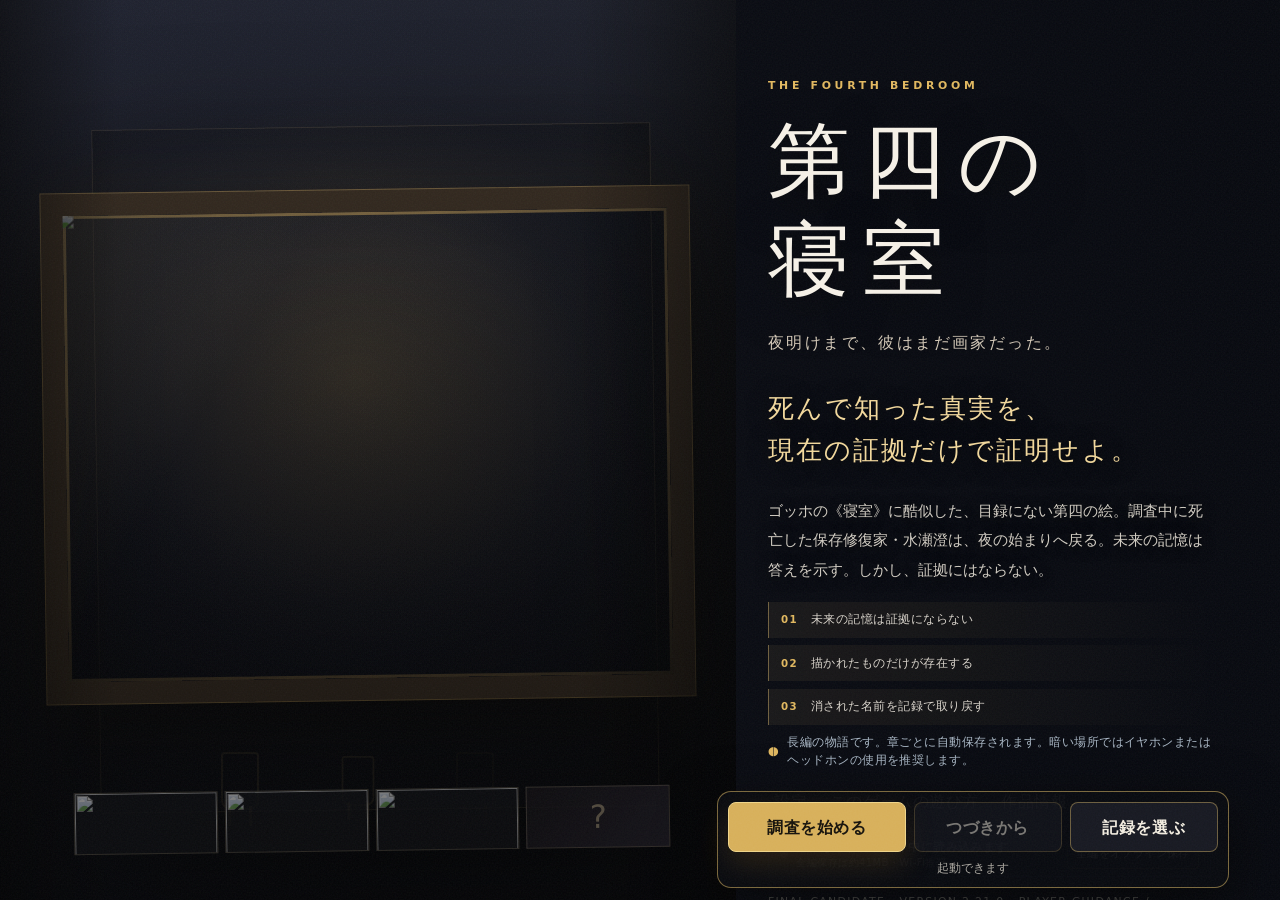
==== commit d7141906: "Add files via upload" ====
--- a/index.html
+++ b/index.html
@@ -1,5 +1,5 @@
 <!doctype html>
-<html lang="ja" data-build="2.20.0">
+<html lang="ja" data-build="2.21.0">
 <head>
   <meta charset="utf-8">
   <meta name="viewport" content="width=device-width, initial-scale=1, viewport-fit=cover">
@@ -9,14 +9,14 @@
   <meta property="og:locale" content="ja_JP">
   <meta property="og:title" content="第四の寝室">
   <meta property="og:description" content="死んで知った真実を、現在の証拠だけで証明する。絵画世界を渡る死に戻り型美術調査サスペンスADV。">
-  <link rel="icon" href="favicon.svg?v=2.20.0" type="image/svg+xml">
-  <link rel="manifest" href="site.webmanifest?v=2.20.0">
-  <link rel="preload" as="image" href="assets/characters/expressions/sumi/neutral.webp?v=2.20.0" type="image/webp">
-  <link rel="preload" as="image" href="assets/characters/expressions/claire/neutral.webp?v=2.20.0" type="image/webp">
-  <link rel="preload" as="image" href="assets/event-cg/painted_collapse.webp?v=2.20.0" type="image/webp">
+  <link rel="icon" href="favicon.svg?v=2.21.0" type="image/svg+xml">
+  <link rel="manifest" href="site.webmanifest?v=2.21.0">
+  <link rel="preload" as="image" href="assets/characters/expressions/sumi/neutral.webp?v=2.21.0" type="image/webp">
+  <link rel="preload" as="image" href="assets/characters/expressions/claire/neutral.webp?v=2.21.0" type="image/webp">
+  <link rel="preload" as="image" href="assets/event-cg/painted_collapse.webp?v=2.21.0" type="image/webp">
         <meta name="description" content="死んで知った真実を、現在の証拠だけで証明する。絵画世界を渡る死に戻り型美術調査サスペンスADV『第四の寝室』。">
-  <title>第四の寝室 — Final Candidate 2.20</title>
-  <link rel="stylesheet" href="styles.css?v=2.20.0">
+  <title>第四の寝室 — Final Candidate 2.21</title>
+  <link rel="stylesheet" href="styles.css?v=2.21.0">
   <style id="launch-critical-css">
     /* Critical launch controls: deliberately inline so the game can always be started even if the main stylesheet is stale or delayed. */
     #title-screen{position:relative;min-height:100dvh}
@@ -36,11 +36,11 @@
     <div id="screen-reader-status" class="sr-only" role="status" aria-live="polite" aria-atomic="true"></div>
     <section id="title-screen" class="screen title-screen">
       <div class="title-art" aria-hidden="true">
-        <div class="paint-frame"><img src="assets/painting-diagnostics/fourth_visible.webp?v=2.20.0" alt=""></div>
+        <div class="paint-frame"><img src="assets/painting-diagnostics/fourth_visible.webp?v=2.21.0" alt=""></div>
         <div class="title-source-strip" aria-hidden="true">
-          <img src="assets/historical/bedroom-1888-amsterdam.webp?v=2.20.0" alt="">
-          <img src="assets/historical/bedroom-1889-chicago.webp?v=2.20.0" alt="">
-          <img src="assets/historical/bedroom-1889-orsay.webp?v=2.20.0" alt="">
+          <img src="assets/historical/bedroom-1888-amsterdam.webp?v=2.21.0" alt="">
+          <img src="assets/historical/bedroom-1889-chicago.webp?v=2.21.0" alt="">
+          <img src="assets/historical/bedroom-1889-orsay.webp?v=2.21.0" alt="">
           <span>?</span>
         </div>
         <span class="title-chair chair-a"></span><span class="title-chair chair-b"></span><span class="title-chair chair-c"></span>
@@ -56,7 +56,7 @@
           <span><b>02</b>描かれたものだけが存在する</span>
           <span><b>03</b>消された名前を記録で取り戻す</span>
         </div>
-        <p class="listening-note">暗い場所で、イヤホンまたはヘッドホンの使用を推奨します。</p>
+        <p class="listening-note">長編の物語です。章ごとに自動保存されます。暗い場所ではイヤホンまたはヘッドホンの使用を推奨します。</p>
 
         <div class="title-sub-actions">
           <button id="title-settings" class="text-button">設定</button>
@@ -64,12 +64,13 @@
           <button id="title-credits" class="text-button">作品情報</button>
           <button id="title-archive" class="text-button hidden">結末記録</button>
         </div>
-        <div id="offline-library-status" class="offline-library-status" data-state="preparing" role="status" aria-live="polite">
+        <div id="offline-library-status" class="offline-library-status" data-state="idle" role="status" aria-live="polite">
           <span class="offline-library-dot" aria-hidden="true"></span>
-          <span id="offline-library-text">オフライン資料を準備しています</span>
-          <span id="offline-library-progress">0%</span>
-        </div>
-        <p class="version">FINAL CANDIDATE · VERSION 2.20.0 · OFFLINE / EXPRESSION CLARITY</p>
+          <span class="offline-library-copy"><strong id="offline-library-text">必要な素材はプレイ中に読み込みます</strong><small>全編保存は約41MB・Wi-Fi推奨</small></span>
+          <span id="offline-library-progress"></span>
+          <button id="offline-library-action" type="button">全編をオフライン保存</button>
+        </div>
+        <p class="version">FINAL CANDIDATE · VERSION 2.21.0 · PLAYER GUIDANCE / INVESTIGATION LOG</p>
       </div>
       <div id="title-launch-dock" role="group" aria-label="ゲーム開始メニュー">
         <button id="new-game" class="primary" type="button">調査を始める</button>
@@ -80,7 +81,7 @@
     </section>
 
     <section id="premonition-screen" class="screen premonition-screen hidden" aria-label="断片的な未来の記憶">
-      <div class="premonition-art" aria-hidden="true"><img src="assets/event-cg/painted_collapse.webp?v=2.20.0" alt=""><span></span></div>
+      <div class="premonition-art" aria-hidden="true"><img src="assets/event-cg/painted_collapse.webp?v=2.21.0" alt=""><span></span></div>
       <div class="premonition-copy">
         <p class="eyebrow">MEMORY WITHOUT EVIDENCE</p>
         <p id="premonition-line" class="premonition-line"></p>
@@ -104,7 +105,7 @@
         <div id="environment-layer" class="environment-layer" aria-label="場面内の観察可能な痕跡"></div>
         <aside id="observation-trace" class="observation-trace hidden" aria-live="polite"><button type="button" aria-label="閉じる">×</button><p class="eyebrow">OBSERVATION TRACE</p><h2></h2><ol><li><span>01</span><div><strong>見える</strong><p data-step="seen"></p></div></li><li><span>02</span><div><strong>比べる</strong><p data-step="compare"></p></div></li><li><span>03</span><div><strong>記録</strong><p data-step="record"></p></div></li></ol></aside>
         <div id="painting-stage" class="painting-stage uses-diagnostic hidden" aria-label="調査対象の絵画">
-          <img id="painting-image" src="assets/painting-diagnostics/fourth_visible.webp?v=2.20.0" alt="複数年代の制作層を持つ第四版候補・可視光撮影">
+          <img id="painting-image" src="assets/painting-diagnostics/fourth_visible.webp?v=2.21.0" alt="複数年代の制作層を持つ第四版候補・可視光撮影">
           <div class="fourth-overlay night-window"></div>
           <div class="fourth-overlay third-chair"><span></span></div>
           <div class="fourth-overlay mystery-portrait"></div>
@@ -178,6 +179,11 @@
         </div>
       </header>
 
+      <aside id="objective-ribbon" class="objective-ribbon" aria-label="現在の調査目的">
+        <div><span id="objective-era">現在</span><strong id="objective-question">調査の目的を確認する</strong></div>
+        <button id="objective-open-log" type="button">要点を整理</button>
+      </aside>
+
       <section id="dialogue-panel" class="dialogue-panel" tabindex="0">
         <div class="speaker-row">
           <span id="speaker-name" class="speaker-name"></span>
@@ -224,7 +230,7 @@
     </section>
 
     <section id="ending-screen" class="screen ending-screen hidden">
-      <div class="ending-painting"><img id="ending-image" src="assets/ending-thumbs/normal.webp?v=2.20.0" alt="到達した結末を象徴する場面"></div>
+      <div class="ending-painting"><img id="ending-image" src="assets/ending-thumbs/normal.webp?v=2.21.0" alt="到達した結末を象徴する場面"></div>
       <div class="ending-content">
         <p class="eyebrow">CHAPTER COMPLETE</p>
         <h2>記録は次の層へ続く。</h2>
@@ -248,17 +254,23 @@
 
     <dialog id="menu-dialog" class="modal">
       <div class="modal-header"><h2>メニュー</h2><button class="close-modal" aria-label="閉じる">×</button></div>
-      <div class="menu-grid">
-        <button data-open="notebook">観察手帳</button>
-        <button data-open="log">会話ログ</button>
-        <button data-open="saves">記録／読込</button>
-        <button data-open="settings">設定</button>
-        <button data-open="playtest">プレイ記録</button>
-        <button data-open="diagnostics">診断画像</button>
-        <button id="menu-layer-map" type="button">年代層マップ</button>
-        <button data-open="archive">結末記録</button>
-        <button id="manual-save">クイック保存</button>
-        <button id="go-title">タイトルへ</button>
+      <div class="menu-sections">
+        <section class="menu-section menu-section-primary"><h3>調査を整理</h3><div class="menu-grid">
+          <button data-open="log" class="menu-emphasis">調査ログ</button>
+          <button data-open="notebook">観察手帳</button>
+          <button id="menu-layer-map" type="button">年代層マップ</button>
+        </div></section>
+        <section class="menu-section"><h3>資料と記録</h3><div class="menu-grid">
+          <button data-open="diagnostics">診断画像</button>
+          <button data-open="saves">記録／読込</button>
+          <button id="manual-save">クイック保存</button>
+          <button data-open="archive">結末記録</button>
+        </div></section>
+        <section class="menu-section menu-section-system"><h3>環境</h3><div class="menu-grid">
+          <button data-open="settings">設定</button>
+          <button data-open="playtest">プレイ記録</button>
+          <button id="go-title">タイトルへ</button>
+        </div></section>
       </div>
       <div class="menu-status" id="menu-status"></div>
     </dialog>
@@ -270,6 +282,9 @@
         <button type="button" data-notebook-view="people" role="tab" aria-selected="false">人物</button>
         <button type="button" data-notebook-view="records" role="tab" aria-selected="false">証拠・観察</button>
       </div>
+      <div class="evidence-legend" aria-label="記録種別">
+        <span data-evidence-type="current">現在の物証</span><span data-evidence-type="historical">過去の記録</span><span data-evidence-type="memory">未来の記憶</span><span data-evidence-type="observation">観察・解釈</span>
+      </div>
       <div class="notebook-tools">
         <input id="notebook-search" type="search" placeholder="人物・記録を検索" aria-label="観察手帳を検索">
         <select id="notebook-filter" aria-label="分類で絞り込む"><option value="all">すべての分類</option></select>
@@ -278,10 +293,22 @@
       <div id="notebook-content" class="notebook-content"></div>
     </dialog>
 
-    <dialog id="log-dialog" class="modal wide-modal">
-      <div class="modal-header"><h2>会話ログ</h2><button class="close-modal" aria-label="閉じる">×</button></div>
-      <div class="log-tools"><input id="log-search" type="search" placeholder="会話を検索" aria-label="会話ログを検索"></div>
-      <div id="log-content" class="log-content"></div>
+    <dialog id="log-dialog" class="modal wide-modal investigation-log-dialog">
+      <div class="modal-header"><div><p class="eyebrow">INVESTIGATION LOG</p><h2>調査ログ</h2></div><button class="close-modal" aria-label="閉じる">×</button></div>
+      <div class="log-view-tabs" role="tablist" aria-label="調査ログの表示">
+        <button type="button" class="active" data-log-view="summary" role="tab" aria-selected="true">現在の要点</button>
+        <button type="button" data-log-view="dialogue" role="tab" aria-selected="false">会話・観察</button>
+        <button type="button" data-log-view="decisions" role="tab" aria-selected="false">選択の記録</button>
+      </div>
+      <div id="log-summary" class="log-summary"></div>
+      <div id="log-tools" class="log-tools hidden">
+        <input id="log-search" type="search" placeholder="会話・観察を検索" aria-label="会話と観察を検索">
+        <select id="log-mode-filter" aria-label="文章の種類で絞り込む">
+          <option value="all">すべての文章</option><option value="dialogue">発言</option><option value="thought">澄の心の声</option><option value="narration">観察</option><option value="document">文書</option><option value="system">システム</option>
+        </select>
+      </div>
+      <div id="log-content" class="log-content hidden"></div>
+      <div id="decision-log-content" class="decision-log-content hidden"></div>
     </dialog>
 
     <dialog id="diagnostics-dialog" class="modal diagnostic-dialog">
@@ -289,8 +316,8 @@
       <div class="diagnostic-layout">
         <div class="diagnostic-viewer">
           <div id="diagnostic-canvas" class="diagnostic-canvas">
-            <img id="diagnostic-base-image" src="assets/painting-diagnostics/fourth_visible.webp?v=2.20.0" alt="可視光基準画像">
-            <img id="diagnostic-active-image" src="assets/painting-diagnostics/fourth_visible.webp?v=2.20.0" alt="選択中の診断画像">
+            <img id="diagnostic-base-image" src="assets/painting-diagnostics/fourth_visible.webp?v=2.21.0" alt="可視光基準画像">
+            <img id="diagnostic-active-image" src="assets/painting-diagnostics/fourth_visible.webp?v=2.21.0" alt="選択中の診断画像">
             <span class="diagnostic-crosshair" aria-hidden="true"></span>
           </div>
           <div class="diagnostic-controls">
@@ -360,6 +387,7 @@
       </label>
       <label class="check-row"><input id="skip-read-only" type="checkbox" checked> SKIPは既読文章だけにする</label>
       <label class="check-row"><input id="chapter-briefings" type="checkbox" checked> 章の区切りで整理カードを表示する</label>
+      <label class="check-row"><input id="objective-ribbon-setting" type="checkbox" checked> 現在の目的を画面に表示する</label>
       <p class="help">Enter / Space：文章を進める　1〜9：選択肢　A：AUTO　S：SKIP　H：UI表示切替　G：調査ヒント　Esc：メニュー　N：手帳　L：ログ　M：層位図　F：焦点　D：診断画像　↑：直前の文章</p>
     </dialog>
 
@@ -402,8 +430,8 @@
       </div>
     </dialog>
   </main>
-  <script src="data/game-data.js?v=2.20.0"></script>
-  <script src="game.js?v=2.20.0"></script>
+  <script src="data/game-data.js?v=2.21.0"></script>
+  <script src="game.js?v=2.21.0"></script>
   <script>
     (function(){
       var status=document.getElementById('title-launch-status');
--- a/styles.css
+++ b/styles.css
@@ -1701,3 +1701,16 @@
 @keyframes emotion-frame{from{opacity:.28}to{opacity:.82}}
 .reduce-motion .offline-library-dot,.reduce-motion .character-card.illustrated-portrait .portrait-canvas img,.reduce-motion .character-card.illustrated-portrait .portrait-emotion:after{animation:none!important}
 @media(max-width:820px){.offline-library-status{font-size:.62rem}.character-card.illustrated-portrait .portrait-emotion:before{width:48%}}
+
+
+/* 2.21 — Player guidance / investigation log */
+.objective-ribbon{position:fixed;z-index:48;left:clamp(14px,2.4vw,34px);top:88px;max-width:min(660px,calc(100vw - 28px));display:flex;align-items:center;gap:14px;padding:10px 12px;background:rgba(10,12,18,.88);border:1px solid rgba(220,191,118,.28);border-radius:10px;backdrop-filter:blur(14px);box-shadow:0 10px 34px rgba(0,0,0,.28)}
+.objective-ribbon>div{display:grid;gap:2px;min-width:0}.objective-ribbon span{font:600 10px/1.2 ui-monospace,SFMono-Regular,monospace;letter-spacing:.13em;color:var(--gold,#d8b969)}.objective-ribbon strong{font-size:13px;font-weight:500;white-space:nowrap;overflow:hidden;text-overflow:ellipsis}.objective-ribbon button{flex:none;padding:7px 9px;font-size:12px}
+.menu-sections{display:grid;gap:16px}.menu-section{display:grid;gap:8px}.menu-section h3{margin:0;color:var(--muted,#aaa);font-size:11px;font-weight:600;letter-spacing:.12em}.menu-section .menu-grid{margin:0}.menu-section-primary{padding:12px;border:1px solid rgba(220,191,118,.24);border-radius:10px;background:rgba(220,191,118,.05)}.menu-emphasis{border-color:rgba(220,191,118,.62)!important;color:var(--paper,#f2ecdf)!important}.menu-section-system{opacity:.85}
+.log-view-tabs{display:flex;gap:6px;flex-wrap:wrap;margin:0 0 14px}.log-view-tabs button{flex:1;min-width:120px}.log-view-tabs button.active{background:var(--gold,#d8b969);color:#15110a;border-color:transparent}.investigation-log-dialog .modal-header>div{display:grid;gap:1px}.investigation-log-dialog .modal-header .eyebrow{margin:0;font-size:9px}.log-summary{display:grid;gap:16px}.log-orientation{display:grid;grid-template-columns:minmax(0,.8fr) minmax(0,1.2fr);gap:16px;padding:16px;border:1px solid rgba(220,191,118,.25);background:rgba(220,191,118,.04)}.log-orientation>div>span{font:600 10px ui-monospace,monospace;letter-spacing:.12em;color:var(--gold,#d8b969)}.log-orientation h3{margin:5px 0 6px;font-size:18px}.log-orientation p{margin:0;color:var(--muted,#bbb)}.log-orientation dl{display:grid;gap:8px;margin:0}.log-orientation dl div{display:grid;grid-template-columns:92px 1fr;gap:10px;padding-bottom:8px;border-bottom:1px solid rgba(255,255,255,.08)}.log-orientation dt{font-size:11px;color:var(--gold,#d8b969)}.log-orientation dd{margin:0;font-size:13px}.log-proof-balance{display:grid;grid-template-columns:1fr 1fr;gap:10px}.log-proof-balance article{padding:14px;border:1px solid rgba(255,255,255,.1);display:grid;grid-template-columns:1fr auto;gap:3px 10px}.log-proof-balance span{font-size:12px}.log-proof-balance strong{grid-row:1/3;grid-column:2;font-size:28px}.log-proof-balance p{margin:0;color:var(--muted,#aaa);font-size:12px}.log-recent{display:grid;gap:8px}.log-section-head{display:flex;justify-content:space-between;align-items:end}.log-section-head h3{margin:0;font-size:15px}.log-section-head span{font-size:11px;color:var(--muted,#aaa)}.log-recent article{display:grid;grid-template-columns:auto 1fr;gap:10px;padding:10px 0;border-bottom:1px solid rgba(255,255,255,.08)}.log-recent strong{font-size:13px}.log-recent p{margin:3px 0 0;font-size:12px;color:var(--muted,#aaa)}.log-open-question{display:grid;grid-template-columns:1fr 1fr;gap:10px}.log-open-question>div{padding:13px;border-left:3px solid rgba(220,191,118,.45);background:rgba(255,255,255,.035)}.log-open-question span{font-size:10px;letter-spacing:.08em;color:var(--gold,#d8b969)}.log-open-question p{margin:5px 0 0;font-size:13px}.log-open-question .log-plan{grid-column:1/-1;border-left-color:var(--gold,#d8b969)}
+.log-tools{display:grid;grid-template-columns:minmax(0,1fr) 180px;gap:8px}.log-tools select{min-width:0}.log-entry{display:grid;gap:5px;padding:12px 0;border-bottom:1px solid rgba(255,255,255,.08)}.log-entry>div{display:flex;justify-content:space-between;gap:8px}.log-entry b{font-size:12px}.log-entry span{font-size:10px;color:var(--muted,#999)}.log-entry p{margin:0}.log-entry[data-mode="thought"]{border-left:2px solid rgba(156,142,188,.55);padding-left:10px}.log-entry[data-mode="document"]{border-left:2px solid rgba(188,166,114,.55);padding-left:10px}.decision-log-content{display:grid;gap:8px}.decision-log-entry{display:grid;grid-template-columns:44px 1fr;gap:12px;padding:12px;border:1px solid rgba(255,255,255,.09)}.decision-log-entry>div{display:grid;align-content:start;gap:3px;text-align:center}.decision-log-entry>div span{font:600 14px ui-monospace,monospace;color:var(--gold,#d8b969)}.decision-log-entry small{font-size:9px;color:var(--muted,#999)}.decision-log-entry section{display:grid;gap:5px}.decision-log-entry p{margin:0}.decision-question{font-size:12px;color:var(--muted,#aaa)}.decision-log-entry strong{font-size:14px}.decision-impact{font-size:11px;color:var(--gold,#d8b969)}
+.evidence-legend{display:flex;gap:6px;flex-wrap:wrap;margin:0 0 10px}.evidence-legend span,.evidence-type-badge{display:inline-flex;align-items:center;width:max-content;padding:3px 6px;border:1px solid rgba(255,255,255,.14);border-radius:999px;font-size:9px;line-height:1.2;letter-spacing:.03em}.evidence-type-badge[data-evidence-type="current"],.evidence-legend [data-evidence-type="current"]{border-color:rgba(117,175,195,.55);color:#a8d5e3}.evidence-type-badge[data-evidence-type="historical"],.evidence-legend [data-evidence-type="historical"]{border-color:rgba(203,169,103,.52);color:#dec58f}.evidence-type-badge[data-evidence-type="memory"],.evidence-legend [data-evidence-type="memory"]{border-color:rgba(155,137,189,.58);color:#c6b8df}.evidence-type-badge[data-evidence-type="observation"],.evidence-legend [data-evidence-type="observation"]{border-color:rgba(160,166,170,.45);color:#c7cccf}.evidence-type-badge[data-evidence-type="person"]{border-color:rgba(167,141,169,.55);color:#d0b7d1}.note-record-heading{display:flex;justify-content:space-between;gap:8px;align-items:start}.note-record-heading strong{min-width:0}
+.orientation-card{display:grid;grid-template-columns:1fr 1fr;gap:8px;margin:14px 0}.orientation-card>div{padding:11px;border:1px solid rgba(255,255,255,.1);display:grid;gap:4px}.orientation-card span{font-size:9px;letter-spacing:.1em;color:var(--gold,#d8b969)}.orientation-card strong,.orientation-card p{margin:0;font-size:13px}.knowledge-split{display:grid;grid-template-columns:1fr 1fr;gap:10px;margin:14px 0}.knowledge-split article{padding:13px;border:1px solid rgba(255,255,255,.1);display:grid;gap:6px}.knowledge-split article[data-kind="memory"]{border-color:rgba(155,137,189,.45);background:rgba(155,137,189,.05)}.knowledge-split article[data-kind="proof"]{border-color:rgba(117,175,195,.45);background:rgba(117,175,195,.05)}.knowledge-split span{font-size:10px;letter-spacing:.08em;color:var(--gold,#d8b969)}.knowledge-split p{margin:0;font-size:13px}.knowledge-split small{color:var(--muted,#aaa);font-size:11px}
+.offline-library-status{grid-template-columns:auto minmax(0,1fr) auto auto!important}.offline-library-copy{display:grid;gap:1px}.offline-library-copy strong{font-size:12px}.offline-library-copy small{font-size:10px;color:var(--muted,#aaa)}.offline-library-status button{padding:6px 8px;font-size:11px;white-space:nowrap}.offline-library-status[data-state="idle"] .offline-library-dot{animation:none;opacity:.55}.offline-library-status[data-state="ready"] button{opacity:.6}
+@media(max-width:760px){.objective-ribbon{top:72px;right:12px;left:12px;padding:8px 9px}.objective-ribbon strong{font-size:11px}.objective-ribbon button{font-size:10px}.log-orientation,.log-open-question,.knowledge-split{grid-template-columns:1fr}.log-proof-balance{grid-template-columns:1fr 1fr}.log-tools{grid-template-columns:1fr}.orientation-card{grid-template-columns:1fr}.offline-library-status{grid-template-columns:auto 1fr auto!important}.offline-library-status button{grid-column:2/-1;width:100%}}
+@media(max-width:430px){.objective-ribbon{top:64px}.objective-ribbon>div{max-width:calc(100% - 84px)}.log-proof-balance{grid-template-columns:1fr}.log-open-question .log-plan{grid-column:auto}.log-view-tabs button{min-width:0;font-size:11px;padding:8px 5px}.decision-log-entry{grid-template-columns:34px 1fr}}
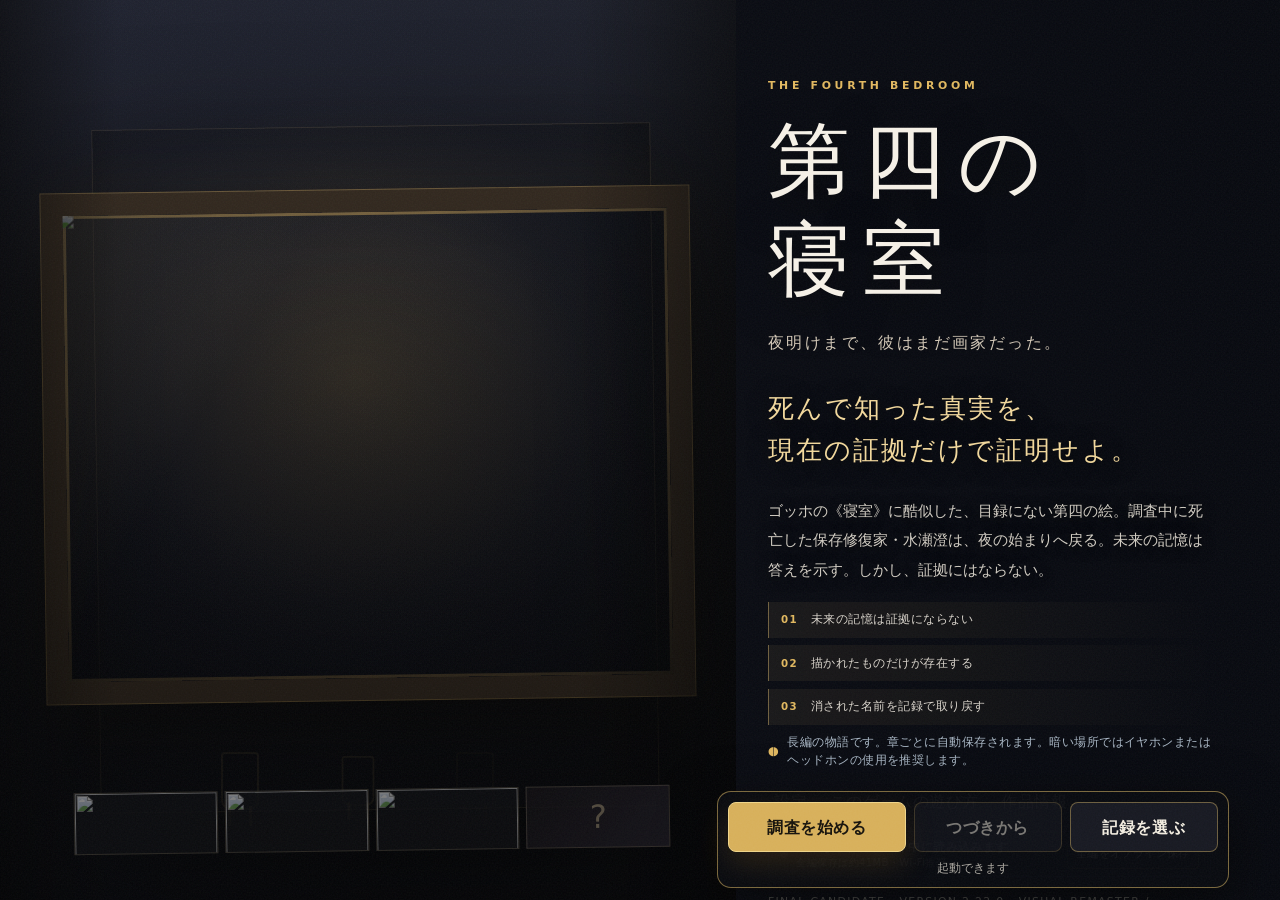
==== commit 1b5a06b9: "Add files via upload" ====
--- a/index.html
+++ b/index.html
@@ -1,5 +1,5 @@
 <!doctype html>
-<html lang="ja" data-build="2.21.0">
+<html lang="ja" data-build="2.22.0">
 <head>
   <meta charset="utf-8">
   <meta name="viewport" content="width=device-width, initial-scale=1, viewport-fit=cover">
@@ -9,14 +9,15 @@
   <meta property="og:locale" content="ja_JP">
   <meta property="og:title" content="第四の寝室">
   <meta property="og:description" content="死んで知った真実を、現在の証拠だけで証明する。絵画世界を渡る死に戻り型美術調査サスペンスADV。">
-  <link rel="icon" href="favicon.svg?v=2.21.0" type="image/svg+xml">
-  <link rel="manifest" href="site.webmanifest?v=2.21.0">
-  <link rel="preload" as="image" href="assets/characters/expressions/sumi/neutral.webp?v=2.21.0" type="image/webp">
-  <link rel="preload" as="image" href="assets/characters/expressions/claire/neutral.webp?v=2.21.0" type="image/webp">
-  <link rel="preload" as="image" href="assets/event-cg/painted_collapse.webp?v=2.21.0" type="image/webp">
+  <link rel="icon" href="favicon.svg?v=2.22.0" type="image/svg+xml">
+  <link rel="manifest" href="site.webmanifest?v=2.22.0">
+  <link rel="preload" as="image" href="assets/characters/expressions/sumi/neutral.webp?v=2.22.0" type="image/webp">
+  <link rel="preload" as="image" href="assets/characters/expressions/claire/neutral.webp?v=2.22.0" type="image/webp">
+  <link rel="preload" as="image" href="assets/event-cg/painted_collapse.webp?v=2.22.0" type="image/webp">
+  <link rel="preload" as="image" href="assets/backgrounds-v222/train-night.webp?v=2.22.0" type="image/webp">
         <meta name="description" content="死んで知った真実を、現在の証拠だけで証明する。絵画世界を渡る死に戻り型美術調査サスペンスADV『第四の寝室』。">
-  <title>第四の寝室 — Final Candidate 2.21</title>
-  <link rel="stylesheet" href="styles.css?v=2.21.0">
+  <title>第四の寝室 — Final Candidate 2.22</title>
+  <link rel="stylesheet" href="styles.css?v=2.22.0">
   <style id="launch-critical-css">
     /* Critical launch controls: deliberately inline so the game can always be started even if the main stylesheet is stale or delayed. */
     #title-screen{position:relative;min-height:100dvh}
@@ -36,11 +37,11 @@
     <div id="screen-reader-status" class="sr-only" role="status" aria-live="polite" aria-atomic="true"></div>
     <section id="title-screen" class="screen title-screen">
       <div class="title-art" aria-hidden="true">
-        <div class="paint-frame"><img src="assets/painting-diagnostics/fourth_visible.webp?v=2.21.0" alt=""></div>
+        <div class="paint-frame"><img src="assets/painting-diagnostics/fourth_visible.webp?v=2.22.0" alt=""></div>
         <div class="title-source-strip" aria-hidden="true">
-          <img src="assets/historical/bedroom-1888-amsterdam.webp?v=2.21.0" alt="">
-          <img src="assets/historical/bedroom-1889-chicago.webp?v=2.21.0" alt="">
-          <img src="assets/historical/bedroom-1889-orsay.webp?v=2.21.0" alt="">
+          <img src="assets/historical/bedroom-1888-amsterdam.webp?v=2.22.0" alt="">
+          <img src="assets/historical/bedroom-1889-chicago.webp?v=2.22.0" alt="">
+          <img src="assets/historical/bedroom-1889-orsay.webp?v=2.22.0" alt="">
           <span>?</span>
         </div>
         <span class="title-chair chair-a"></span><span class="title-chair chair-b"></span><span class="title-chair chair-c"></span>
@@ -70,7 +71,7 @@
           <span id="offline-library-progress"></span>
           <button id="offline-library-action" type="button">全編をオフライン保存</button>
         </div>
-        <p class="version">FINAL CANDIDATE · VERSION 2.21.0 · PLAYER GUIDANCE / INVESTIGATION LOG</p>
+        <p class="version">FINAL CANDIDATE · VERSION 2.22.0 · VISUAL REMASTER / BACKGROUND REBUILD</p>
       </div>
       <div id="title-launch-dock" role="group" aria-label="ゲーム開始メニュー">
         <button id="new-game" class="primary" type="button">調査を始める</button>
@@ -81,7 +82,7 @@
     </section>
 
     <section id="premonition-screen" class="screen premonition-screen hidden" aria-label="断片的な未来の記憶">
-      <div class="premonition-art" aria-hidden="true"><img src="assets/event-cg/painted_collapse.webp?v=2.21.0" alt=""><span></span></div>
+      <div class="premonition-art" aria-hidden="true"><img src="assets/event-cg/painted_collapse.webp?v=2.22.0" alt=""><span></span></div>
       <div class="premonition-copy">
         <p class="eyebrow">MEMORY WITHOUT EVIDENCE</p>
         <p id="premonition-line" class="premonition-line"></p>
@@ -105,7 +106,7 @@
         <div id="environment-layer" class="environment-layer" aria-label="場面内の観察可能な痕跡"></div>
         <aside id="observation-trace" class="observation-trace hidden" aria-live="polite"><button type="button" aria-label="閉じる">×</button><p class="eyebrow">OBSERVATION TRACE</p><h2></h2><ol><li><span>01</span><div><strong>見える</strong><p data-step="seen"></p></div></li><li><span>02</span><div><strong>比べる</strong><p data-step="compare"></p></div></li><li><span>03</span><div><strong>記録</strong><p data-step="record"></p></div></li></ol></aside>
         <div id="painting-stage" class="painting-stage uses-diagnostic hidden" aria-label="調査対象の絵画">
-          <img id="painting-image" src="assets/painting-diagnostics/fourth_visible.webp?v=2.21.0" alt="複数年代の制作層を持つ第四版候補・可視光撮影">
+          <img id="painting-image" src="assets/painting-diagnostics/fourth_visible.webp?v=2.22.0" alt="複数年代の制作層を持つ第四版候補・可視光撮影">
           <div class="fourth-overlay night-window"></div>
           <div class="fourth-overlay third-chair"><span></span></div>
           <div class="fourth-overlay mystery-portrait"></div>
@@ -230,7 +231,7 @@
     </section>
 
     <section id="ending-screen" class="screen ending-screen hidden">
-      <div class="ending-painting"><img id="ending-image" src="assets/ending-thumbs/normal.webp?v=2.21.0" alt="到達した結末を象徴する場面"></div>
+      <div class="ending-painting"><img id="ending-image" src="assets/ending-thumbs/normal.webp?v=2.22.0" alt="到達した結末を象徴する場面"></div>
       <div class="ending-content">
         <p class="eyebrow">CHAPTER COMPLETE</p>
         <h2>記録は次の層へ続く。</h2>
@@ -316,8 +317,8 @@
       <div class="diagnostic-layout">
         <div class="diagnostic-viewer">
           <div id="diagnostic-canvas" class="diagnostic-canvas">
-            <img id="diagnostic-base-image" src="assets/painting-diagnostics/fourth_visible.webp?v=2.21.0" alt="可視光基準画像">
-            <img id="diagnostic-active-image" src="assets/painting-diagnostics/fourth_visible.webp?v=2.21.0" alt="選択中の診断画像">
+            <img id="diagnostic-base-image" src="assets/painting-diagnostics/fourth_visible.webp?v=2.22.0" alt="可視光基準画像">
+            <img id="diagnostic-active-image" src="assets/painting-diagnostics/fourth_visible.webp?v=2.22.0" alt="選択中の診断画像">
             <span class="diagnostic-crosshair" aria-hidden="true"></span>
           </div>
           <div class="diagnostic-controls">
@@ -430,8 +431,8 @@
       </div>
     </dialog>
   </main>
-  <script src="data/game-data.js?v=2.21.0"></script>
-  <script src="game.js?v=2.21.0"></script>
+  <script src="data/game-data.js?v=2.22.0"></script>
+  <script src="game.js?v=2.22.0"></script>
   <script>
     (function(){
       var status=document.getElementById('title-launch-status');
--- a/styles.css
+++ b/styles.css
@@ -1714,3 +1714,89 @@
 .offline-library-status{grid-template-columns:auto minmax(0,1fr) auto auto!important}.offline-library-copy{display:grid;gap:1px}.offline-library-copy strong{font-size:12px}.offline-library-copy small{font-size:10px;color:var(--muted,#aaa)}.offline-library-status button{padding:6px 8px;font-size:11px;white-space:nowrap}.offline-library-status[data-state="idle"] .offline-library-dot{animation:none;opacity:.55}.offline-library-status[data-state="ready"] button{opacity:.6}
 @media(max-width:760px){.objective-ribbon{top:72px;right:12px;left:12px;padding:8px 9px}.objective-ribbon strong{font-size:11px}.objective-ribbon button{font-size:10px}.log-orientation,.log-open-question,.knowledge-split{grid-template-columns:1fr}.log-proof-balance{grid-template-columns:1fr 1fr}.log-tools{grid-template-columns:1fr}.orientation-card{grid-template-columns:1fr}.offline-library-status{grid-template-columns:auto 1fr auto!important}.offline-library-status button{grid-column:2/-1;width:100%}}
 @media(max-width:430px){.objective-ribbon{top:64px}.objective-ribbon>div{max-width:calc(100% - 84px)}.log-proof-balance{grid-template-columns:1fr}.log-open-question .log-plan{grid-column:auto}.log-view-tabs button{min-width:0;font-size:11px;padding:8px 5px}.decision-log-entry{grid-template-columns:34px 1fr}}
+
+
+/* =========================================================
+   FINAL CANDIDATE 2.22 — VISUAL REMASTER
+   Replaces geometric placeholder environments with authored,
+   high-detail scene backgrounds. Story and route logic unchanged.
+   ========================================================= */
+:root{
+  --scene-remaster-shadow:rgba(1,3,7,.58);
+  --scene-remaster-warm:rgba(232,183,103,.11);
+  --scene-remaster-cool:rgba(91,150,189,.08);
+}
+.scene-back{
+  background-color:#080b11!important;
+  background-size:cover!important;
+  background-position:center!important;
+  transform:scale(1.012);
+}
+.scene-mid{
+  background:
+    radial-gradient(ellipse at 50% 34%,rgba(255,232,181,.035),transparent 38%),
+    linear-gradient(180deg,rgba(3,6,12,.02),rgba(3,5,10,.08) 52%,rgba(1,2,6,.38) 100%)!important;
+}
+.scene-front{
+  background:
+    linear-gradient(90deg,rgba(0,0,0,.2),transparent 16% 84%,rgba(0,0,0,.22)),
+    linear-gradient(180deg,transparent 52%,rgba(0,0,0,.34))!important;
+}
+.vignette{
+  background:radial-gradient(ellipse at 50% 42%,transparent 32%,rgba(2,3,7,.1) 58%,rgba(1,2,5,.66) 100%)!important;
+}
+.bg-train .scene-back{background-image:url("assets/backgrounds-v222/train-night.webp")!important;filter:brightness(.96) contrast(1.08) saturate(.9)!important}
+.bg-arles .scene-back{background-image:url("assets/backgrounds-v222/arles-station-evening.webp")!important;filter:brightness(.92) contrast(1.08) saturate(.9)!important}
+.bg-avenue .scene-back{background-image:url("assets/backgrounds-v222/arles-evening.webp")!important;filter:brightness(.9) contrast(1.07) saturate(1.02)!important}
+.bg-alley .scene-back{background-image:url("assets/backgrounds-v222/arles-alley.webp")!important;filter:brightness(.88) contrast(1.12) saturate(.9)!important}
+.bg-instituteExterior .scene-back{background-image:url("assets/backgrounds-v222/institute-exterior.webp")!important;filter:brightness(.94) contrast(1.06) saturate(.88)!important}
+.bg-loadingBay .scene-back{background-image:url("assets/backgrounds-v222/loading-bay.webp")!important;filter:brightness(.94) contrast(1.08) saturate(.8)!important}
+.bg-corridor .scene-back{background-image:url("assets/backgrounds-v222/institute-corridor.webp")!important;filter:brightness(.96) contrast(1.06) saturate(.82)!important}
+.bg-recovery .scene-back{background-image:url("assets/backgrounds-v222/recovery-corridor.webp")!important;filter:brightness(1.02) contrast(1.03) saturate(.72)!important}
+.bg-breakRoom .scene-back{background-image:url("assets/backgrounds-v222/break-room.webp")!important;filter:brightness(.98) contrast(1.06) saturate(.78)!important}
+.bg-courtyard .scene-back{background-image:url("assets/backgrounds-v222/institute-courtyard.webp")!important;filter:brightness(.96) contrast(1.08) saturate(.78)!important}
+.bg-labPainting .scene-back,.bg-finalLab .scene-back{background-image:url("assets/backgrounds-v222/lab-investigation.webp")!important;filter:brightness(.98) contrast(1.06) saturate(.8)!important}
+.bg-archive .scene-back{background-image:url("assets/backgrounds-v222/archive-room.webp")!important;filter:brightness(.98) contrast(1.05) saturate(.78)!important}
+.bg-paperArchive .scene-back{background-image:url("assets/backgrounds-v222/paper-archive.webp")!important;filter:brightness(1) contrast(1.05) saturate(.75)!important}
+.bg-equipment .scene-back{background-image:url("assets/backgrounds-v222/equipment-room.webp")!important;filter:brightness(.98) contrast(1.08) saturate(.78)!important}
+.bg-scan .scene-back,.bg-scanSafe .scene-back,.bg-screenGlow .scene-back{background-image:url("assets/backgrounds-v222/scan-room.webp")!important;filter:brightness(.98) contrast(1.06) saturate(.9)!important}
+.bg-infrared .scene-back{background-image:url("assets/backgrounds-v222/infrared-room.webp")!important;filter:brightness(.96) contrast(1.08) saturate(.86)!important}
+.bg-emergency .scene-back,.bg-smoke .scene-back,.bg-instituteFire .scene-back,.bg-fireControl .scene-back,.bg-electric .scene-back{background-image:url("assets/backgrounds-v222/lab-emergency.webp")!important;filter:brightness(.92) contrast(1.12) saturate(.82)!important}
+.bg-blackout .scene-back{background-image:url("assets/backgrounds-v222/lab-emergency.webp")!important;filter:brightness(.34) contrast(1.25) saturate(.35)!important}
+.bg-portal .scene-back{background-image:url("assets/backgrounds-v222/painted-portal.webp")!important;filter:brightness(.98) contrast(1.08) saturate(.92)!important}
+.bg-bedroomWorld .scene-back{background-image:url("assets/backgrounds-v222/painted-bedroom.webp")!important;filter:brightness(1) contrast(1.05) saturate(.9)!important}
+.bg-guestRoom .scene-back{background-image:url("assets/backgrounds-v222/yellow-house-guest-room.webp")!important;filter:brightness(.98) contrast(1.05) saturate(.9)!important}
+.bg-yellowHouse .scene-back{background-image:url("assets/backgrounds-v222/yellow-house.webp")!important;filter:brightness(.94) contrast(1.08) saturate(.94)!important}
+.bg-chairLayer .scene-back{background-image:url("assets/backgrounds-v222/chair-layer.webp")!important;filter:brightness(.98) contrast(1.1) saturate(.82)!important}
+.bg-keyholeRoom .scene-back{background-image:url("assets/backgrounds-v222/keyhole-room.webp")!important;filter:brightness(1.02) contrast(1.1) saturate(.72)!important}
+.bg-layerCollapse .scene-back,.bg-bedroomCrumble .scene-back{background-image:url("assets/backgrounds-v222/painted-collapse.webp")!important;filter:brightness(1.02) contrast(1.12) saturate(.62)!important}
+.bg-unpainted .scene-back{background-image:url("assets/backgrounds-v222/unpainted-space.webp")!important;filter:brightness(.9) contrast(1.08) saturate(.45)!important}
+.bg-saintRemy .scene-back{background-image:url("assets/backgrounds-v222/saint-remy.webp")!important;filter:brightness(.96) contrast(1.05) saturate(.9)!important}
+.bg-comparisonRoom .scene-back{background-image:url("assets/backgrounds-v222/comparison-room.webp")!important;filter:brightness(.98) contrast(1.06) saturate(.8)!important}
+.bg-martaWorkshop .scene-back{background-image:url("assets/backgrounds-v222/marta-workshop.webp")!important;filter:brightness(1) contrast(1.06) saturate(.68)!important}
+.bg-documentLayer .scene-back,.bg-provenanceRoom .scene-back{background-image:url("assets/backgrounds-v222/provenance-room.webp")!important;filter:brightness(1) contrast(1.07) saturate(.72)!important}
+.bg-andreWarehouse .scene-back,.bg-warehouseDeep .scene-back,.bg-warehouseDark .scene-back{background-image:url("assets/backgrounds-v222/warehouse.webp")!important;filter:brightness(.94) contrast(1.1) saturate(.65)!important}
+.bg-outsideDawn .scene-back{background-image:url("assets/backgrounds-v222/outside-dawn.webp")!important;filter:brightness(1.02) contrast(1.04) saturate(.82)!important}
+.bg-finalGallery .scene-back{background-image:url("assets/backgrounds-v222/final-gallery.webp")!important;filter:brightness(1) contrast(1.04) saturate(.78)!important}
+.bg-darkGallery .scene-back,.bg-void .scene-back{background-image:url("assets/backgrounds-v222/dark-gallery.webp")!important;filter:brightness(.82) contrast(1.12) saturate(.5)!important}
+
+/* Scene-specific framing prevents one master image from feeling reused. */
+.bg-loadingBay .scene-back{background-position:40% 54%!important}
+.bg-breakRoom .scene-back{background-position:35% 52%!important}
+.bg-equipment .scene-back{background-position:64% 50%!important}
+.bg-scan .scene-back,.bg-scanSafe .scene-back,.bg-screenGlow .scene-back,.bg-infrared .scene-back{background-position:58% 50%!important}
+.bg-keyholeRoom .scene-back{background-position:72% 50%!important}
+.bg-guestRoom .scene-back{background-position:52% 54%!important}
+.bg-paperArchive .scene-back{background-position:34% 52%!important}
+.bg-warehouseDeep .scene-back{background-position:68% 54%!important}
+.bg-warehouseDark .scene-back{filter:brightness(.55) contrast(1.2) saturate(.45)!important}
+.bg-screenGlow .scene-back{filter:brightness(.88) contrast(1.16) saturate(.98)!important}
+
+/* Slight parallax only on fully rendered backgrounds. */
+@media (min-width:801px) and (prefers-reduced-motion:no-preference){
+  .scene:not(.scene-changing) .scene-back{animation:v222-breath 18s ease-in-out infinite alternate}
+  .bg-train .scene-back{animation:v222-train-drift 14s ease-in-out infinite alternate}
+}
+@keyframes v222-breath{from{transform:scale(1.012) translate3d(-.15%,0,0)}to{transform:scale(1.026) translate3d(.15%,-.2%,0)}}
+@keyframes v222-train-drift{from{transform:scale(1.02) translateX(-.25%)}to{transform:scale(1.035) translateX(.25%)}}
+.reduce-motion .scene-back{animation:none!important;transform:scale(1.012)!important}
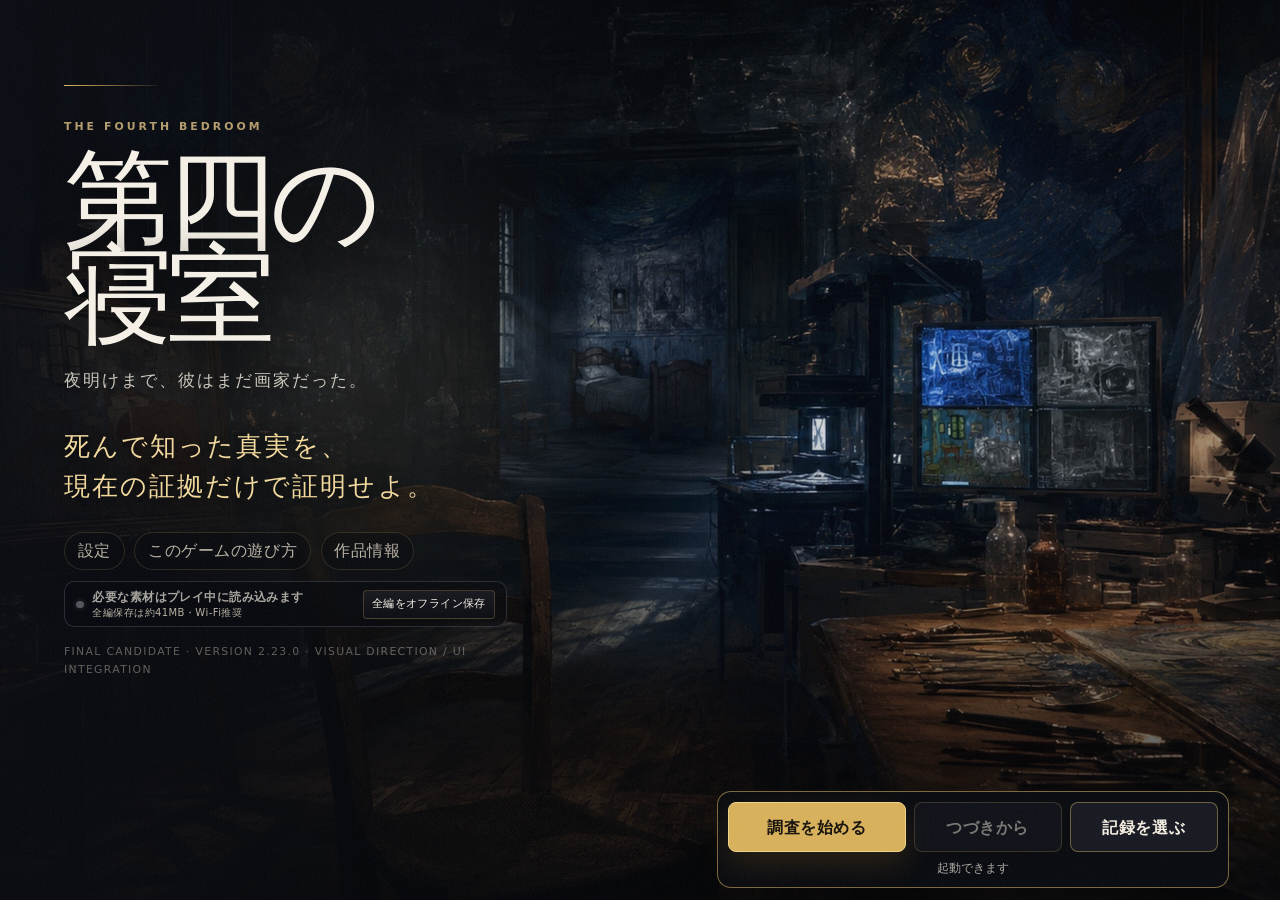
==== commit f9aea1ad: "Add files via upload" ====
--- a/index.html
+++ b/index.html
@@ -1,5 +1,5 @@
 <!doctype html>
-<html lang="ja" data-build="2.22.0">
+<html lang="ja" data-build="2.23.0">
 <head>
   <meta charset="utf-8">
   <meta name="viewport" content="width=device-width, initial-scale=1, viewport-fit=cover">
@@ -9,15 +9,16 @@
   <meta property="og:locale" content="ja_JP">
   <meta property="og:title" content="第四の寝室">
   <meta property="og:description" content="死んで知った真実を、現在の証拠だけで証明する。絵画世界を渡る死に戻り型美術調査サスペンスADV。">
-  <link rel="icon" href="favicon.svg?v=2.22.0" type="image/svg+xml">
-  <link rel="manifest" href="site.webmanifest?v=2.22.0">
-  <link rel="preload" as="image" href="assets/characters/expressions/sumi/neutral.webp?v=2.22.0" type="image/webp">
-  <link rel="preload" as="image" href="assets/characters/expressions/claire/neutral.webp?v=2.22.0" type="image/webp">
-  <link rel="preload" as="image" href="assets/event-cg/painted_collapse.webp?v=2.22.0" type="image/webp">
-  <link rel="preload" as="image" href="assets/backgrounds-v222/train-night.webp?v=2.22.0" type="image/webp">
+  <link rel="icon" href="favicon.svg?v=2.23.0" type="image/svg+xml">
+  <link rel="manifest" href="site.webmanifest?v=2.23.0">
+  <link rel="preload" as="image" href="assets/characters/expressions/sumi/neutral.webp?v=2.23.0" type="image/webp">
+  <link rel="preload" as="image" href="assets/characters/expressions/claire/neutral.webp?v=2.23.0" type="image/webp">
+  <link rel="preload" as="image" href="assets/event-cg/painted_collapse.webp?v=2.23.0" type="image/webp">
+  <link rel="preload" as="image" href="assets/backgrounds-v222/train-night.webp?v=2.23.0" type="image/webp">
+  <link rel="preload" as="image" href="assets/backgrounds-v223/title-key-art.webp?v=2.23.0" type="image/webp">
         <meta name="description" content="死んで知った真実を、現在の証拠だけで証明する。絵画世界を渡る死に戻り型美術調査サスペンスADV『第四の寝室』。">
-  <title>第四の寝室 — Final Candidate 2.22</title>
-  <link rel="stylesheet" href="styles.css?v=2.22.0">
+  <title>第四の寝室 — Final Candidate 2.23</title>
+  <link rel="stylesheet" href="styles.css?v=2.23.0">
   <style id="launch-critical-css">
     /* Critical launch controls: deliberately inline so the game can always be started even if the main stylesheet is stale or delayed. */
     #title-screen{position:relative;min-height:100dvh}
@@ -37,11 +38,11 @@
     <div id="screen-reader-status" class="sr-only" role="status" aria-live="polite" aria-atomic="true"></div>
     <section id="title-screen" class="screen title-screen">
       <div class="title-art" aria-hidden="true">
-        <div class="paint-frame"><img src="assets/painting-diagnostics/fourth_visible.webp?v=2.22.0" alt=""></div>
+        <div class="paint-frame"><img src="assets/painting-diagnostics/fourth_visible.webp?v=2.23.0" alt=""></div>
         <div class="title-source-strip" aria-hidden="true">
-          <img src="assets/historical/bedroom-1888-amsterdam.webp?v=2.22.0" alt="">
-          <img src="assets/historical/bedroom-1889-chicago.webp?v=2.22.0" alt="">
-          <img src="assets/historical/bedroom-1889-orsay.webp?v=2.22.0" alt="">
+          <img src="assets/historical/bedroom-1888-amsterdam.webp?v=2.23.0" alt="">
+          <img src="assets/historical/bedroom-1889-chicago.webp?v=2.23.0" alt="">
+          <img src="assets/historical/bedroom-1889-orsay.webp?v=2.23.0" alt="">
           <span>?</span>
         </div>
         <span class="title-chair chair-a"></span><span class="title-chair chair-b"></span><span class="title-chair chair-c"></span>
@@ -71,7 +72,7 @@
           <span id="offline-library-progress"></span>
           <button id="offline-library-action" type="button">全編をオフライン保存</button>
         </div>
-        <p class="version">FINAL CANDIDATE · VERSION 2.22.0 · VISUAL REMASTER / BACKGROUND REBUILD</p>
+        <p class="version">FINAL CANDIDATE · VERSION 2.23.0 · VISUAL DIRECTION / UI INTEGRATION</p>
       </div>
       <div id="title-launch-dock" role="group" aria-label="ゲーム開始メニュー">
         <button id="new-game" class="primary" type="button">調査を始める</button>
@@ -82,7 +83,7 @@
     </section>
 
     <section id="premonition-screen" class="screen premonition-screen hidden" aria-label="断片的な未来の記憶">
-      <div class="premonition-art" aria-hidden="true"><img src="assets/event-cg/painted_collapse.webp?v=2.22.0" alt=""><span></span></div>
+      <div class="premonition-art" aria-hidden="true"><img src="assets/event-cg/painted_collapse.webp?v=2.23.0" alt=""><span></span></div>
       <div class="premonition-copy">
         <p class="eyebrow">MEMORY WITHOUT EVIDENCE</p>
         <p id="premonition-line" class="premonition-line"></p>
@@ -106,7 +107,7 @@
         <div id="environment-layer" class="environment-layer" aria-label="場面内の観察可能な痕跡"></div>
         <aside id="observation-trace" class="observation-trace hidden" aria-live="polite"><button type="button" aria-label="閉じる">×</button><p class="eyebrow">OBSERVATION TRACE</p><h2></h2><ol><li><span>01</span><div><strong>見える</strong><p data-step="seen"></p></div></li><li><span>02</span><div><strong>比べる</strong><p data-step="compare"></p></div></li><li><span>03</span><div><strong>記録</strong><p data-step="record"></p></div></li></ol></aside>
         <div id="painting-stage" class="painting-stage uses-diagnostic hidden" aria-label="調査対象の絵画">
-          <img id="painting-image" src="assets/painting-diagnostics/fourth_visible.webp?v=2.22.0" alt="複数年代の制作層を持つ第四版候補・可視光撮影">
+          <img id="painting-image" src="assets/painting-diagnostics/fourth_visible.webp?v=2.23.0" alt="複数年代の制作層を持つ第四版候補・可視光撮影">
           <div class="fourth-overlay night-window"></div>
           <div class="fourth-overlay third-chair"><span></span></div>
           <div class="fourth-overlay mystery-portrait"></div>
@@ -231,7 +232,7 @@
     </section>
 
     <section id="ending-screen" class="screen ending-screen hidden">
-      <div class="ending-painting"><img id="ending-image" src="assets/ending-thumbs/normal.webp?v=2.22.0" alt="到達した結末を象徴する場面"></div>
+      <div class="ending-painting"><img id="ending-image" src="assets/ending-thumbs/normal.webp?v=2.23.0" alt="到達した結末を象徴する場面"></div>
       <div class="ending-content">
         <p class="eyebrow">CHAPTER COMPLETE</p>
         <h2>記録は次の層へ続く。</h2>
@@ -317,8 +318,8 @@
       <div class="diagnostic-layout">
         <div class="diagnostic-viewer">
           <div id="diagnostic-canvas" class="diagnostic-canvas">
-            <img id="diagnostic-base-image" src="assets/painting-diagnostics/fourth_visible.webp?v=2.22.0" alt="可視光基準画像">
-            <img id="diagnostic-active-image" src="assets/painting-diagnostics/fourth_visible.webp?v=2.22.0" alt="選択中の診断画像">
+            <img id="diagnostic-base-image" src="assets/painting-diagnostics/fourth_visible.webp?v=2.23.0" alt="可視光基準画像">
+            <img id="diagnostic-active-image" src="assets/painting-diagnostics/fourth_visible.webp?v=2.23.0" alt="選択中の診断画像">
             <span class="diagnostic-crosshair" aria-hidden="true"></span>
           </div>
           <div class="diagnostic-controls">
@@ -364,7 +365,10 @@
           <input id="line-height" type="range" min="16" max="23" value="19">
         </label>
         <label>文章パネル濃度
-          <input id="panel-opacity" type="range" min="60" max="98" value="90">
+          <input id="panel-opacity" type="range" min="60" max="98" value="84">
+        </label>
+        <label>背景の明るさ
+          <input id="scene-brightness" type="range" min="88" max="118" value="106">
         </label>
         <label>環境音量
           <input id="ambient-volume" type="range" min="0" max="100" value="65">
@@ -431,8 +435,8 @@
       </div>
     </dialog>
   </main>
-  <script src="data/game-data.js?v=2.22.0"></script>
-  <script src="game.js?v=2.22.0"></script>
+  <script src="data/game-data.js?v=2.23.0"></script>
+  <script src="game.js?v=2.23.0"></script>
   <script>
     (function(){
       var status=document.getElementById('title-launch-status');
--- a/styles.css
+++ b/styles.css
@@ -289,7 +289,8 @@
 .puzzle-heading{border-bottom:1px solid rgba(255,255,255,.09);padding-bottom:.7rem;margin-bottom:1rem}.puzzle-heading h2{margin:.1rem 0 .55rem}.puzzle-heading p{line-height:1.7;color:#d2ccc1}
 .puzzle-items select{width:100%;margin-top:.6rem;padding:.7rem;border-radius:9px;background:#20232d;color:#fff;border:1px solid rgba(255,255,255,.14)}
 .puzzle-error{animation:puzzle-shake .32s ease}@keyframes puzzle-shake{25%{transform:translate(-52%,-50%)}50%{transform:translate(-48%,-50%)}75%{transform:translate(-51%,-50%)}}
-.high-contrast{--text:#fff;--muted:#d7d7d7;--line:rgba(255,255,255,.36);--accent:#f5ca67}.high-contrast .dialogue-panel,.high-contrast .modal{background:rgba(0,0,0,.97)}.high-contrast .dialogue-text{font-weight:600}.high-contrast .vignette{background:radial-gradient(circle at 50% 46%,transparent 20%,rgba(0,0,0,.3) 58%,rgba(0,0,0,.94) 100%)}
+.high-contrast{--text:#fff;--muted:#d7d7d7;--line:rgba(255,255,255,.36);--accent:#f5ca67}.high-contrast .dialogue-panel,.high-contrast .modal{background:rgba(0,0,0,.97)}.high-contrast .dialogue-text{font-weight:600}.scene[data-tension="critical"]:after{opacity:.54!important}
+.high-contrast .vignette{background:radial-gradient(circle at 50% 46%,transparent 20%,rgba(0,0,0,.3) 58%,rgba(0,0,0,.94) 100%)}
 .reduce-motion .character-card.speaking svg{animation:none}.reduce-motion .chapter-card,.reduce-motion .place-card{animation:none}.reduce-motion .scene-changing{filter:none}
 @media (max-width:980px){
   .hud-right{gap:.3rem}.mode-button{min-width:42px;padding:.42rem .45rem}.progress-label{display:none}.story-progress{width:160px}
@@ -1800,3 +1801,311 @@
 @keyframes v222-breath{from{transform:scale(1.012) translate3d(-.15%,0,0)}to{transform:scale(1.026) translate3d(.15%,-.2%,0)}}
 @keyframes v222-train-drift{from{transform:scale(1.02) translateX(-.25%)}to{transform:scale(1.035) translateX(.25%)}}
 .reduce-motion .scene-back{animation:none!important;transform:scale(1.012)!important}
+
+
+/* =========================================================
+   FINAL CANDIDATE 2.23 — VISUAL DIRECTION / UI INTEGRATION
+   Brighter environments, adaptive dialogue, era-separated
+   color direction, portrait lighting, restrained ambience.
+   ========================================================= */
+:root{
+  --scene-brightness:1.06;
+  --scene-lift:.18;
+  --era-key:rgba(178,205,221,.12);
+  --era-fill:rgba(235,193,122,.08);
+  --portrait-key:rgba(118,183,208,.13);
+  --portrait-fill:rgba(234,190,117,.11);
+}
+
+/* Preserve painted detail instead of crushing it under global darkness. */
+.scene-mid{
+  opacity:calc(.55 + var(--scene-lift));
+  background:
+    radial-gradient(ellipse at 50% 38%,rgba(255,255,255,.075),transparent 48%),
+    linear-gradient(112deg,var(--era-key),transparent 36% 66%,var(--era-fill)),
+    linear-gradient(180deg,transparent 62%,rgba(2,4,8,.18) 100%)!important;
+  mix-blend-mode:screen;
+}
+.scene-front{
+  background:
+    linear-gradient(90deg,rgba(0,0,0,.10),transparent 12% 88%,rgba(0,0,0,.12)),
+    linear-gradient(180deg,transparent 68%,rgba(0,0,0,.18))!important;
+}
+.vignette{
+  background:radial-gradient(ellipse at 50% 44%,transparent 42%,rgba(2,3,7,.055) 67%,rgba(1,2,5,.38) 100%)!important;
+}
+.scene:after{
+  opacity:.2!important;
+  background:radial-gradient(circle at center,transparent 48%,rgba(3,4,8,.18) 100%)!important;
+}
+.scene[data-tension="critical"]:after{opacity:.54!important}
+.high-contrast .vignette{background:radial-gradient(circle at 50% 46%,transparent 28%,rgba(0,0,0,.25) 64%,rgba(0,0,0,.78) 100%)!important}
+
+/* Era art direction. These overlays separate locations without repainting the story. */
+.scene[data-era="modern"]{--era-key:rgba(112,179,208,.14);--era-fill:rgba(233,199,140,.055);--portrait-key:rgba(105,181,214,.17);--portrait-fill:rgba(222,194,146,.08)}
+.scene[data-era="arles"]{--era-key:rgba(228,190,99,.14);--era-fill:rgba(109,151,83,.085);--portrait-key:rgba(235,189,93,.17);--portrait-fill:rgba(120,165,93,.1)}
+.scene[data-era="remy"]{--era-key:rgba(171,207,219,.16);--era-fill:rgba(230,215,167,.075);--portrait-key:rgba(167,211,225,.18);--portrait-fill:rgba(230,215,168,.09)}
+.scene[data-era="marta"]{--era-key:rgba(150,169,160,.13);--era-fill:rgba(161,132,91,.065);--portrait-key:rgba(153,180,171,.16);--portrait-fill:rgba(177,147,103,.08)}
+.scene[data-era="andre"]{--era-key:rgba(185,129,92,.13);--era-fill:rgba(142,80,73,.085);--portrait-key:rgba(202,145,103,.17);--portrait-fill:rgba(146,78,76,.1)}
+.scene[data-era="painted"]{--era-key:rgba(94,142,197,.16);--era-fill:rgba(215,174,90,.12);--portrait-key:rgba(100,151,211,.2);--portrait-fill:rgba(224,181,93,.14)}
+.scene[data-era="dawn"]{--era-key:rgba(207,224,225,.16);--era-fill:rgba(238,193,116,.14);--portrait-key:rgba(205,224,225,.18);--portrait-fill:rgba(239,195,118,.15)}
+
+/* Scene-specific luminance corrections after the 2.22 background rebuild. */
+.bg-instituteExterior .scene-mid,.bg-courtyard .scene-mid,.bg-finalGallery .scene-mid{opacity:calc(.68 + var(--scene-lift))}
+.bg-labPainting .scene-mid,.bg-scan .scene-mid,.bg-infrared .scene-mid,.bg-equipment .scene-mid{opacity:calc(.62 + var(--scene-lift))}
+.bg-archive .scene-mid,.bg-paperArchive .scene-mid,.bg-martaWorkshop .scene-mid,.bg-provenanceRoom .scene-mid{opacity:calc(.72 + var(--scene-lift))}
+.bg-warehouseDark .scene-mid,.bg-blackout .scene-mid,.bg-darkGallery .scene-mid{opacity:calc(.42 + var(--scene-lift))}
+.bg-outsideDawn .scene-mid{opacity:calc(.78 + var(--scene-lift))}
+
+/* Adaptive dialogue: shorter lines no longer cover a third of the artwork. */
+.dialogue-panel{
+  bottom:clamp(12px,2.5vh,28px);
+  width:min(84vw,1020px);
+  min-height:0;
+  padding:18px 26px 22px;
+  border-radius:12px;
+  background:
+    linear-gradient(110deg,rgba(7,9,15,calc(var(--panel-opacity) - .10)),rgba(12,14,21,calc(var(--panel-opacity) - .20)));
+  border:1px solid rgba(225,199,143,.18);
+  box-shadow:0 20px 54px rgba(0,0,0,.42),inset 0 1px rgba(255,255,255,.025);
+  backdrop-filter:blur(12px) saturate(.92);
+  transition:min-height .26s ease,width .26s ease,padding .26s ease,background .26s ease;
+}
+.dialogue-panel:before{top:12px;bottom:12px;width:2px;opacity:.56}
+.dialogue-panel[data-length="short"]{width:min(72vw,850px);padding:14px 24px 17px}
+.dialogue-panel[data-length="medium"]{width:min(80vw,960px);padding:17px 26px 21px}
+.dialogue-panel[data-length="long"]{width:min(86vw,1080px);padding:20px 28px 25px}
+.dialogue-panel.extended-copy .dialogue-text{max-height:30vh;overflow:auto}
+.dialogue-panel.compact-copy .dialogue-text{line-height:1.72;margin-top:.08rem}
+.dialogue-panel.speakerless[data-length="short"]{padding-top:16px}
+.dialogue-text{line-height:1.84;max-height:27vh;text-shadow:0 1px 2px rgba(0,0,0,.5)}
+.speaker-row{min-height:18px;margin-bottom:4px}
+.speaker-name{padding:.18rem .48rem;border-left:2px solid rgba(229,194,119,.62);background:linear-gradient(90deg,rgba(229,194,119,.09),transparent);letter-spacing:.08em}
+.dialogue-status{bottom:7px;opacity:.72}
+.dialogue-panel[data-length="short"] + .choice-panel{bottom:calc(var(--safe-bottom) + 128px)}
+.dialogue-panel[data-length="medium"] + .choice-panel{bottom:calc(var(--safe-bottom) + 152px)}
+.dialogue-panel[data-length="long"] + .choice-panel{bottom:calc(var(--safe-bottom) + 188px)}
+
+/* The current objective should read like a caption, not another opaque window. */
+.objective-ribbon{
+  background:linear-gradient(90deg,rgba(7,10,16,.7),rgba(10,13,20,.48));
+  border-color:rgba(220,194,137,.16);
+  box-shadow:0 10px 34px rgba(0,0,0,.2);
+  backdrop-filter:blur(9px);
+}
+
+/* Portraits inherit the room light and sit inside the same image plane. */
+.character-card.illustrated-portrait:before{
+  background:
+    radial-gradient(ellipse at 34% 28%,var(--portrait-key),transparent 43%),
+    radial-gradient(ellipse at 73% 38%,var(--portrait-fill),transparent 48%),
+    radial-gradient(ellipse at 50% 78%,rgba(7,10,16,.3),transparent 68%)!important;
+  filter:blur(13px)!important;
+}
+.character-card.illustrated-portrait:after{
+  background:linear-gradient(105deg,var(--portrait-key),transparent 29% 68%,var(--portrait-fill))!important;
+  opacity:.78!important;
+}
+.scene[data-era="modern"] .character-card.illustrated-portrait .portrait-canvas img{filter:saturate(.95) contrast(1.035) brightness(1.045)}
+.scene[data-era="arles"] .character-card.illustrated-portrait .portrait-canvas img{filter:saturate(1.035) sepia(.035) contrast(1.035) brightness(1.055)}
+.scene[data-era="remy"] .character-card.illustrated-portrait .portrait-canvas img{filter:saturate(.92) contrast(1.025) brightness(1.075)}
+.scene[data-era="marta"] .character-card.illustrated-portrait .portrait-canvas img{filter:saturate(.78) sepia(.055) contrast(1.045) brightness(1.045)}
+.scene[data-era="andre"] .character-card.illustrated-portrait .portrait-canvas img{filter:saturate(.9) sepia(.08) contrast(1.07) brightness(1.02)}
+.scene[data-era="painted"] .character-card.illustrated-portrait .portrait-canvas img{filter:saturate(1.03) contrast(1.06) brightness(1.035)}
+.scene.state-emergency .character-card.illustrated-portrait:after,.scene.state-heat .character-card.illustrated-portrait:after{background:linear-gradient(90deg,rgba(232,78,47,.19),transparent 46%,rgba(242,160,75,.14))!important}
+.scene.bg-scan .character-card.illustrated-portrait:after,.scene.bg-infrared .character-card.illustrated-portrait:after{background:linear-gradient(90deg,rgba(72,163,203,.2),transparent 54%,rgba(150,94,170,.12))!important}
+
+/* Restrained environmental motion. It disappears in reduced-motion mode. */
+.scene-front:before,.scene-front:after{content:"";position:absolute;inset:0;pointer-events:none;display:none}
+.bg-instituteExterior .scene-front:before,.bg-breakRoom .scene-front:before,.bg-martaWorkshop .scene-front:before{
+  display:block;
+  background:repeating-linear-gradient(102deg,transparent 0 32px,rgba(182,212,225,.09) 33px 34px,transparent 35px 62px);
+  background-size:170px 220px;
+  opacity:.28;
+  animation:v223-rain 8s linear infinite;
+}
+.bg-scan .scene-front:after,.bg-infrared .scene-front:after,.bg-screenGlow .scene-front:after{
+  display:block;
+  background:linear-gradient(180deg,transparent 0 43%,rgba(110,194,220,.11) 49%,transparent 55%);
+  opacity:.55;
+  animation:v223-scan 6.5s ease-in-out infinite;
+}
+.scene[data-era="painted"] .scene-front:before{
+  display:block;
+  background:radial-gradient(circle at 30% 42%,rgba(231,193,105,.09),transparent 16%),radial-gradient(circle at 73% 28%,rgba(106,157,210,.085),transparent 19%);
+  mix-blend-mode:screen;
+  animation:v223-paint-glow 11s ease-in-out infinite alternate;
+}
+.bg-archive .scene-front:after,.bg-paperArchive .scene-front:after,.bg-provenanceRoom .scene-front:after{
+  display:block;
+  background-image:radial-gradient(circle,rgba(236,210,154,.26) 0 1px,transparent 1.6px);
+  background-size:92px 74px;
+  opacity:.18;
+  animation:v223-dust 18s linear infinite;
+}
+@keyframes v223-rain{from{background-position:0 -220px}to{background-position:70px 220px}}
+@keyframes v223-scan{0%,18%{transform:translateY(-35%);opacity:0}38%,70%{opacity:.52}100%{transform:translateY(38%);opacity:0}}
+@keyframes v223-paint-glow{from{transform:scale(1);opacity:.32}to{transform:scale(1.03);opacity:.58}}
+@keyframes v223-dust{from{background-position:0 0}to{background-position:92px -148px}}
+.reduce-motion .scene-front:before,.reduce-motion .scene-front:after{animation:none!important}
+
+/* CG scenes pull UI further away from the image. */
+.scene.cg-active .dialogue-panel{width:min(78vw,930px);background:linear-gradient(110deg,rgba(7,9,15,calc(var(--panel-opacity) - .16)),rgba(12,14,21,calc(var(--panel-opacity) - .25)))}
+
+@media(max-width:800px){
+  .dialogue-panel,.dialogue-panel[data-length="short"],.dialogue-panel[data-length="medium"],.dialogue-panel[data-length="long"]{width:94vw;padding:15px 16px 20px;border-radius:10px}
+  .dialogue-panel[data-length="short"] + .choice-panel{bottom:calc(var(--safe-bottom) + 118px)}
+  .dialogue-panel[data-length="medium"] + .choice-panel{bottom:calc(var(--safe-bottom) + 146px)}
+  .dialogue-panel[data-length="long"] + .choice-panel{bottom:calc(var(--safe-bottom) + 178px)}
+  .dialogue-text{line-height:1.74;max-height:30vh}
+  .objective-ribbon{background:rgba(7,10,16,.76)}
+  .scene-mid{opacity:calc(.5 + var(--scene-lift))}
+}
+@media(max-height:650px){
+  .dialogue-panel,.dialogue-panel[data-length="long"]{padding:11px 16px 16px}
+  .dialogue-text{line-height:1.55;max-height:24vh}
+}
+
+/* =========================================================
+   FINAL CANDIDATE 2.23B — VISUAL COHESION COMPLETION
+   Removes legacy geometric layers, establishes the title key
+   visual, completes exposure control, and integrates scene/UI.
+   ========================================================= */
+:root{
+  --scene-brighten-alpha:.046;
+  --scene-darken-alpha:0;
+}
+
+/* All authored 2.22 environments replace the old CSS placeholder drawings. */
+.scene-mid::before,.scene-mid::after{content:none!important;display:none!important}
+.scene-back::after{
+  content:"";position:absolute;inset:0;pointer-events:none;
+  background:
+    linear-gradient(rgba(255,255,255,var(--scene-brighten-alpha)),rgba(255,255,255,var(--scene-brighten-alpha))),
+    linear-gradient(rgba(0,0,0,var(--scene-darken-alpha)),rgba(0,0,0,var(--scene-darken-alpha))),
+    repeating-radial-gradient(circle at 17% 23%,rgba(255,255,255,.035) 0 1px,transparent 1px 4px);
+  background-blend-mode:screen,normal,soft-light;
+  mix-blend-mode:soft-light;
+  opacity:.46;
+}
+
+/* Stronger era separation without turning every place into the same blue room. */
+.scene[data-era="modern"] .scene-mid{background:linear-gradient(110deg,rgba(93,164,190,.095),transparent 34% 70%,rgba(226,214,185,.035)),linear-gradient(180deg,transparent 65%,rgba(1,3,7,.15))!important}
+.scene[data-era="arles"] .scene-mid{background:linear-gradient(110deg,rgba(239,193,87,.13),transparent 38% 68%,rgba(92,143,68,.09)),linear-gradient(180deg,rgba(255,221,137,.035),transparent 55%,rgba(52,30,18,.12))!important}
+.scene[data-era="remy"] .scene-mid{background:linear-gradient(110deg,rgba(189,220,229,.15),transparent 43% 73%,rgba(230,216,175,.08)),linear-gradient(180deg,rgba(255,255,255,.035),transparent 62%,rgba(42,50,56,.1))!important}
+.scene[data-era="marta"] .scene-mid{background:linear-gradient(110deg,rgba(145,166,158,.11),transparent 39% 69%,rgba(159,125,82,.075)),linear-gradient(180deg,rgba(205,209,198,.025),transparent 58%,rgba(32,27,22,.16))!important}
+.scene[data-era="andre"] .scene-mid{background:linear-gradient(110deg,rgba(201,139,91,.11),transparent 37% 67%,rgba(126,62,58,.095)),linear-gradient(180deg,rgba(237,173,112,.03),transparent 55%,rgba(37,18,18,.17))!important}
+.scene[data-era="painted"] .scene-mid{background:radial-gradient(ellipse at 50% 38%,rgba(228,191,99,.085),transparent 45%),linear-gradient(112deg,rgba(72,126,190,.14),transparent 36% 66%,rgba(220,176,79,.12)),linear-gradient(180deg,transparent 62%,rgba(3,5,11,.17))!important}
+.scene[data-era="dawn"] .scene-mid{background:linear-gradient(112deg,rgba(211,231,233,.15),transparent 38% 66%,rgba(245,193,105,.16)),linear-gradient(180deg,rgba(255,244,212,.045),transparent 60%,rgba(43,38,34,.08))!important}
+
+/* Special layers use full-frame material effects rather than rectangular overlays. */
+.bg-chairLayer .scene-front::after{
+  display:block!important;content:"";position:absolute;inset:-6%;
+  background:
+    radial-gradient(ellipse at 29% 47%,rgba(231,191,105,.13),transparent 28%),
+    radial-gradient(ellipse at 72% 45%,rgba(99,139,193,.12),transparent 30%),
+    repeating-linear-gradient(101deg,transparent 0 47px,rgba(230,211,171,.035) 48px 49px,transparent 50px 83px);
+  mix-blend-mode:screen;filter:blur(.25px);opacity:.72;animation:v223-layer-breathe 10s ease-in-out infinite alternate;
+}
+.bg-keyholeRoom .scene-front::after{
+  display:block!important;content:"";position:absolute;inset:0;
+  background:radial-gradient(circle at 73% 48%,transparent 0 7%,rgba(219,183,107,.12) 8%,rgba(7,8,13,.16) 19%,rgba(2,3,7,.38) 52%,rgba(1,2,4,.55) 100%);
+  mix-blend-mode:multiply;opacity:.72;
+}
+.bg-layerCollapse .scene-front::after,.bg-bedroomCrumble .scene-front::after{
+  display:block!important;content:"";position:absolute;inset:-5%;
+  background:
+    repeating-linear-gradient(117deg,transparent 0 83px,rgba(232,220,191,.1) 84px 85px,transparent 86px 143px),
+    radial-gradient(ellipse at 58% 43%,transparent 0 17%,rgba(10,11,16,.22) 40%,rgba(2,3,6,.58) 75%);
+  mix-blend-mode:multiply;opacity:.68;animation:v223-collapse-shift 6.8s ease-in-out infinite alternate;
+}
+.bg-unpainted .scene-front::after{
+  display:block!important;content:"";position:absolute;inset:0;
+  background:
+    repeating-linear-gradient(0deg,rgba(79,65,46,.065) 0 1px,transparent 1px 5px),
+    repeating-linear-gradient(90deg,rgba(89,72,48,.045) 0 1px,transparent 1px 7px),
+    radial-gradient(ellipse at 48% 40%,transparent 22%,rgba(58,49,39,.1) 61%,rgba(25,22,19,.25));
+  mix-blend-mode:multiply;opacity:.72;
+}
+.bg-infrared .scene-front::after{mix-blend-mode:screen!important;opacity:.42!important}
+.bg-emergency .scene-front::before,.bg-smoke .scene-front::before,.bg-instituteFire .scene-front::before,.bg-fireControl .scene-front::before{
+  display:block!important;content:"";position:absolute;inset:0;
+  background:radial-gradient(circle at 17% 45%,rgba(217,45,30,.14),transparent 35%),radial-gradient(circle at 82% 28%,rgba(244,141,61,.13),transparent 31%);
+  mix-blend-mode:screen;animation:v223-emergency-light 2.1s ease-in-out infinite alternate;
+}
+@keyframes v223-layer-breathe{from{transform:translateX(-.35%) scale(1);opacity:.48}to{transform:translateX(.35%) scale(1.015);opacity:.78}}
+@keyframes v223-collapse-shift{from{transform:translate3d(-.4%,0,0) rotate(-.12deg)}to{transform:translate3d(.45%,-.35%,0) rotate(.12deg)}}
+@keyframes v223-emergency-light{from{opacity:.28}to{opacity:.7}}
+
+/* Premium title treatment: one coherent key visual, less explanation-page clutter. */
+.title-screen{
+  display:block!important;position:relative;overflow:hidden;
+  background:#05070b url("assets/backgrounds-v223/title-key-art.webp") center/cover no-repeat!important;
+}
+.title-screen::after{
+  content:"";position:absolute;inset:0;z-index:0;pointer-events:none;
+  background:linear-gradient(90deg,rgba(3,5,9,.88) 0,rgba(3,5,9,.58) 35%,rgba(3,5,9,.08) 70%,rgba(3,5,9,.44) 100%),linear-gradient(180deg,rgba(2,3,6,.2),transparent 48%,rgba(2,3,6,.66));
+}
+.title-art{display:none!important}
+.title-copy{
+  position:relative;z-index:2;width:min(46vw,670px);min-height:100dvh;
+  padding:clamp(54px,8vh,100px) clamp(32px,5vw,82px) clamp(170px,22vh,236px);
+  justify-content:center;align-items:flex-start;
+  background:linear-gradient(90deg,rgba(4,6,10,.36),transparent);
+}
+.title-copy h1{font-size:clamp(4rem,8.5vw,8.2rem);line-height:.83;letter-spacing:-.055em;text-shadow:0 10px 38px rgba(0,0,0,.75)}
+.title-copy h1 span{display:block}
+.title-copy .eyebrow{color:rgba(229,199,134,.78);letter-spacing:.28em}
+.title-copy .subtitle{font-size:clamp(.95rem,1.3vw,1.28rem);color:rgba(237,232,221,.84);letter-spacing:.12em}
+.title-hook{font-size:clamp(1.25rem,2vw,1.85rem);line-height:1.58;margin:1.15rem 0 .55rem;max-width:26rem;text-shadow:0 3px 15px #000}
+.title-intro,.title-promises,.listening-note{display:none!important}
+.title-sub-actions{margin-top:1rem}
+.title-sub-actions button{background:rgba(5,8,13,.42);border:1px solid rgba(226,198,139,.16);border-radius:999px;padding:.45rem .8rem;backdrop-filter:blur(7px)}
+.offline-library-status{background:rgba(4,7,12,.52)!important;backdrop-filter:blur(9px);border-radius:10px!important}
+.version{color:rgba(224,216,201,.56)!important}
+#title-launch-dock{
+  z-index:4!important;left:clamp(30px,5vw,82px)!important;right:auto!important;transform:none!important;
+  width:min(520px,calc(100vw - 60px))!important;
+  background:linear-gradient(110deg,rgba(5,8,13,.86),rgba(8,10,15,.62))!important;
+  border-color:rgba(229,197,131,.18)!important;backdrop-filter:blur(15px) saturate(.88)!important;
+}
+
+/* Keep the HUD focused; these functions remain available from the menu/log. */
+.hud-right #case-focus-toggle,.hud-right #layer-map-toggle{display:none!important}
+.hud-right{gap:6px}
+.hud-right button{background:rgba(5,8,13,.42);border-color:rgba(218,194,146,.11);backdrop-filter:blur(7px)}
+
+/* Portrait grounding and directional light. */
+.character-card.illustrated-portrait{--portrait-shadow-x:0px}
+.character-card.illustrated-portrait.left{--portrait-shadow-x:18px}
+.character-card.illustrated-portrait.right{--portrait-shadow-x:-18px}
+.character-card.illustrated-portrait .portrait-canvas{filter:drop-shadow(var(--portrait-shadow-x) 22px 23px rgba(0,0,0,.34))}
+.character-card.illustrated-portrait::after{box-shadow:inset var(--portrait-shadow-x) 0 25px rgba(0,0,0,.08)}
+
+/* Wide scenes and mobile crops are authored independently. */
+@media(max-width:800px){
+  .title-screen{background-position:62% 50%!important;overflow-y:auto}
+  .title-screen::after{background:linear-gradient(180deg,rgba(3,5,9,.26) 0,rgba(3,5,9,.52) 36%,rgba(3,5,9,.94) 72%)}
+  .title-copy{width:100%;min-height:max(100dvh,760px);padding:35vh 7vw 180px;justify-content:flex-end;background:none}
+  .title-copy h1{font-size:clamp(3.4rem,17vw,5.6rem)}
+  .title-hook{font-size:1.08rem;line-height:1.55;margin:.65rem 0 .25rem}
+  .offline-library-status{width:100%;display:grid!important;grid-template-columns:auto 1fr auto}
+  #title-launch-dock{left:4vw!important;right:4vw!important;width:92vw!important;bottom:max(12px,env(safe-area-inset-bottom))!important}
+  .bg-train .scene-back{background-position:61% 50%!important}
+  .bg-arles .scene-back{background-position:48% 50%!important}
+  .bg-instituteExterior .scene-back{background-position:54% 50%!important}
+  .bg-loadingBay .scene-back{background-position:54% 50%!important}
+  .bg-labPainting .scene-back,.bg-scan .scene-back,.bg-infrared .scene-back{background-position:61% 50%!important}
+  .bg-bedroomWorld .scene-back,.bg-keyholeRoom .scene-back,.bg-chairLayer .scene-back{background-position:57% 50%!important}
+  .bg-martaWorkshop .scene-back{background-position:47% 50%!important}
+  .bg-comparisonRoom .scene-back{background-position:50% 50%!important}
+  .hud-right #focus-toggle{display:none!important}
+}
+@media(max-height:650px) and (min-width:801px){
+  .title-copy{padding-top:24px;padding-bottom:150px;justify-content:flex-start}
+  .title-copy h1{font-size:clamp(3.3rem,7vw,5.8rem)}
+  .title-hook{margin:.5rem 0}
+  .offline-library-status{margin-top:.4rem}
+}
+.reduce-motion .bg-chairLayer .scene-front::after,.reduce-motion .bg-layerCollapse .scene-front::after,.reduce-motion .bg-bedroomCrumble .scene-front::after,.reduce-motion .bg-emergency .scene-front::before,.reduce-motion .bg-smoke .scene-front::before,.reduce-motion .bg-instituteFire .scene-front::before,.reduce-motion .bg-fireControl .scene-front::before{animation:none!important}
+
